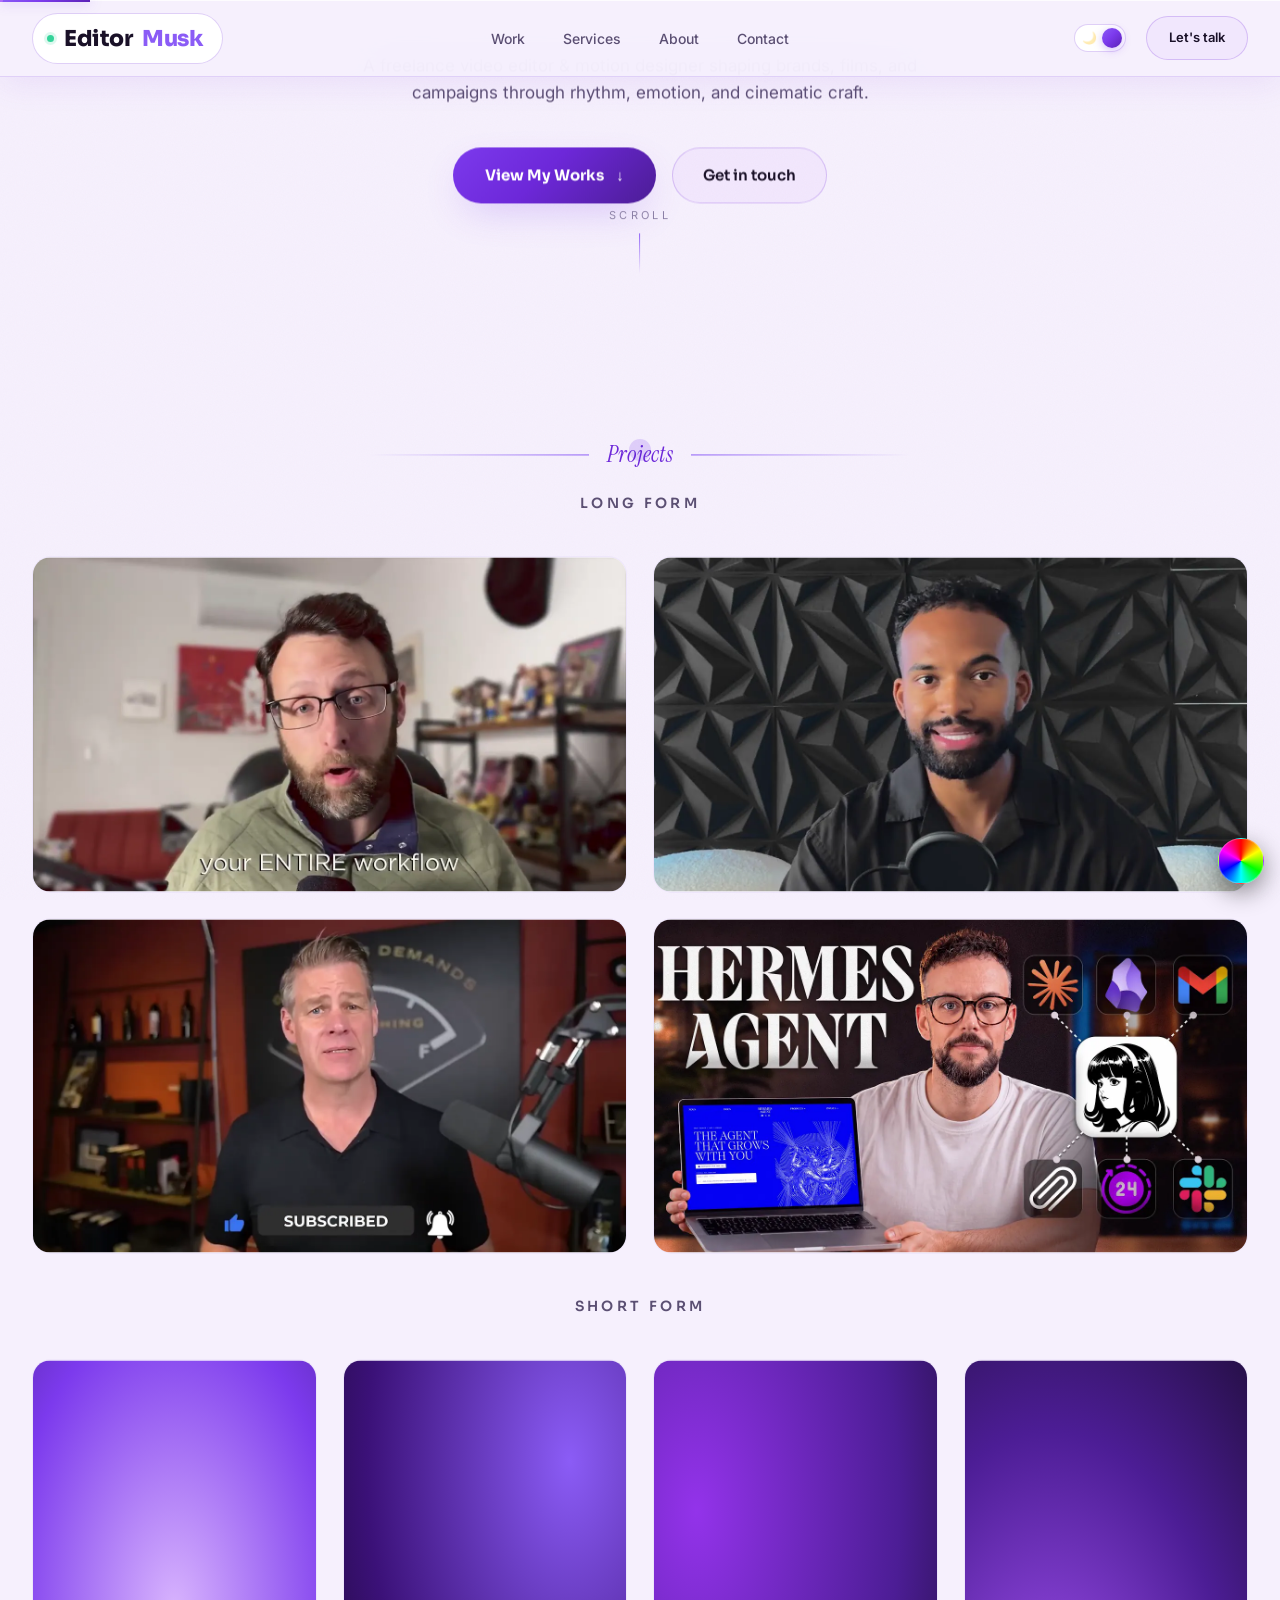
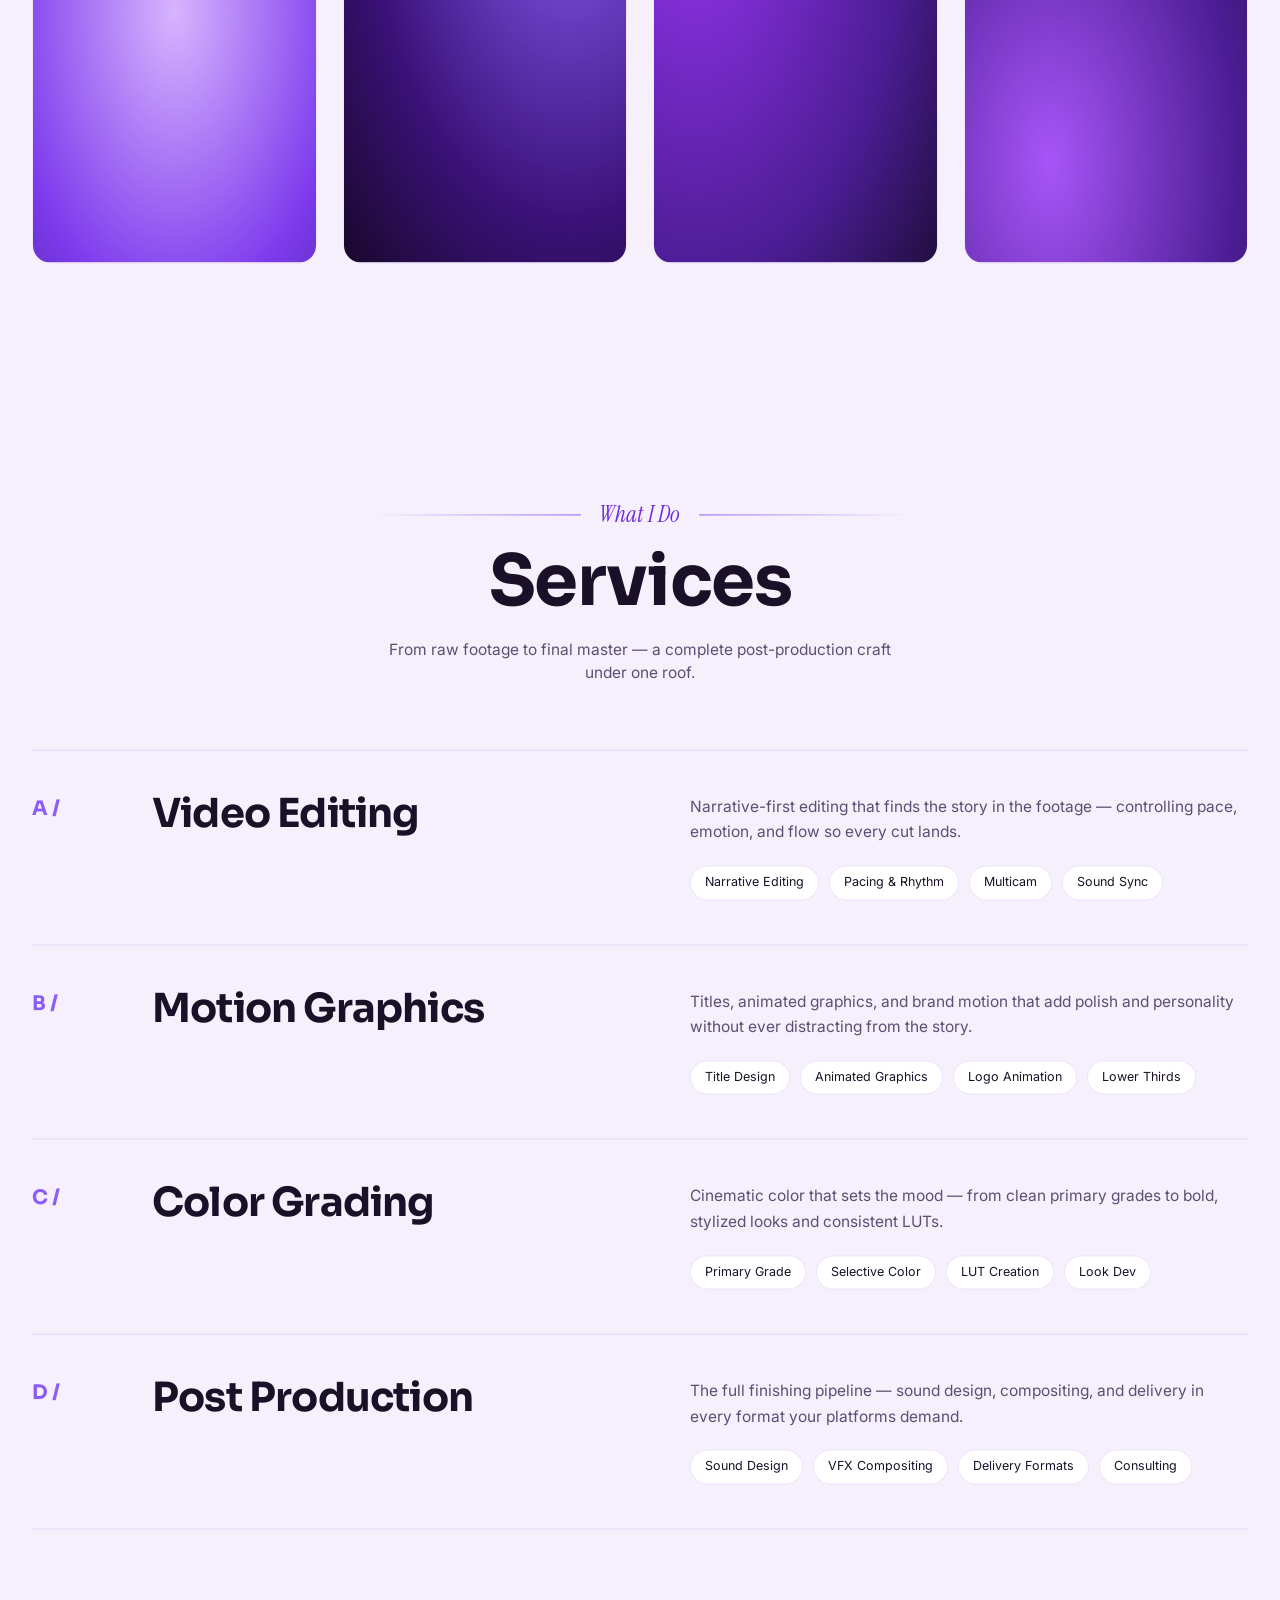
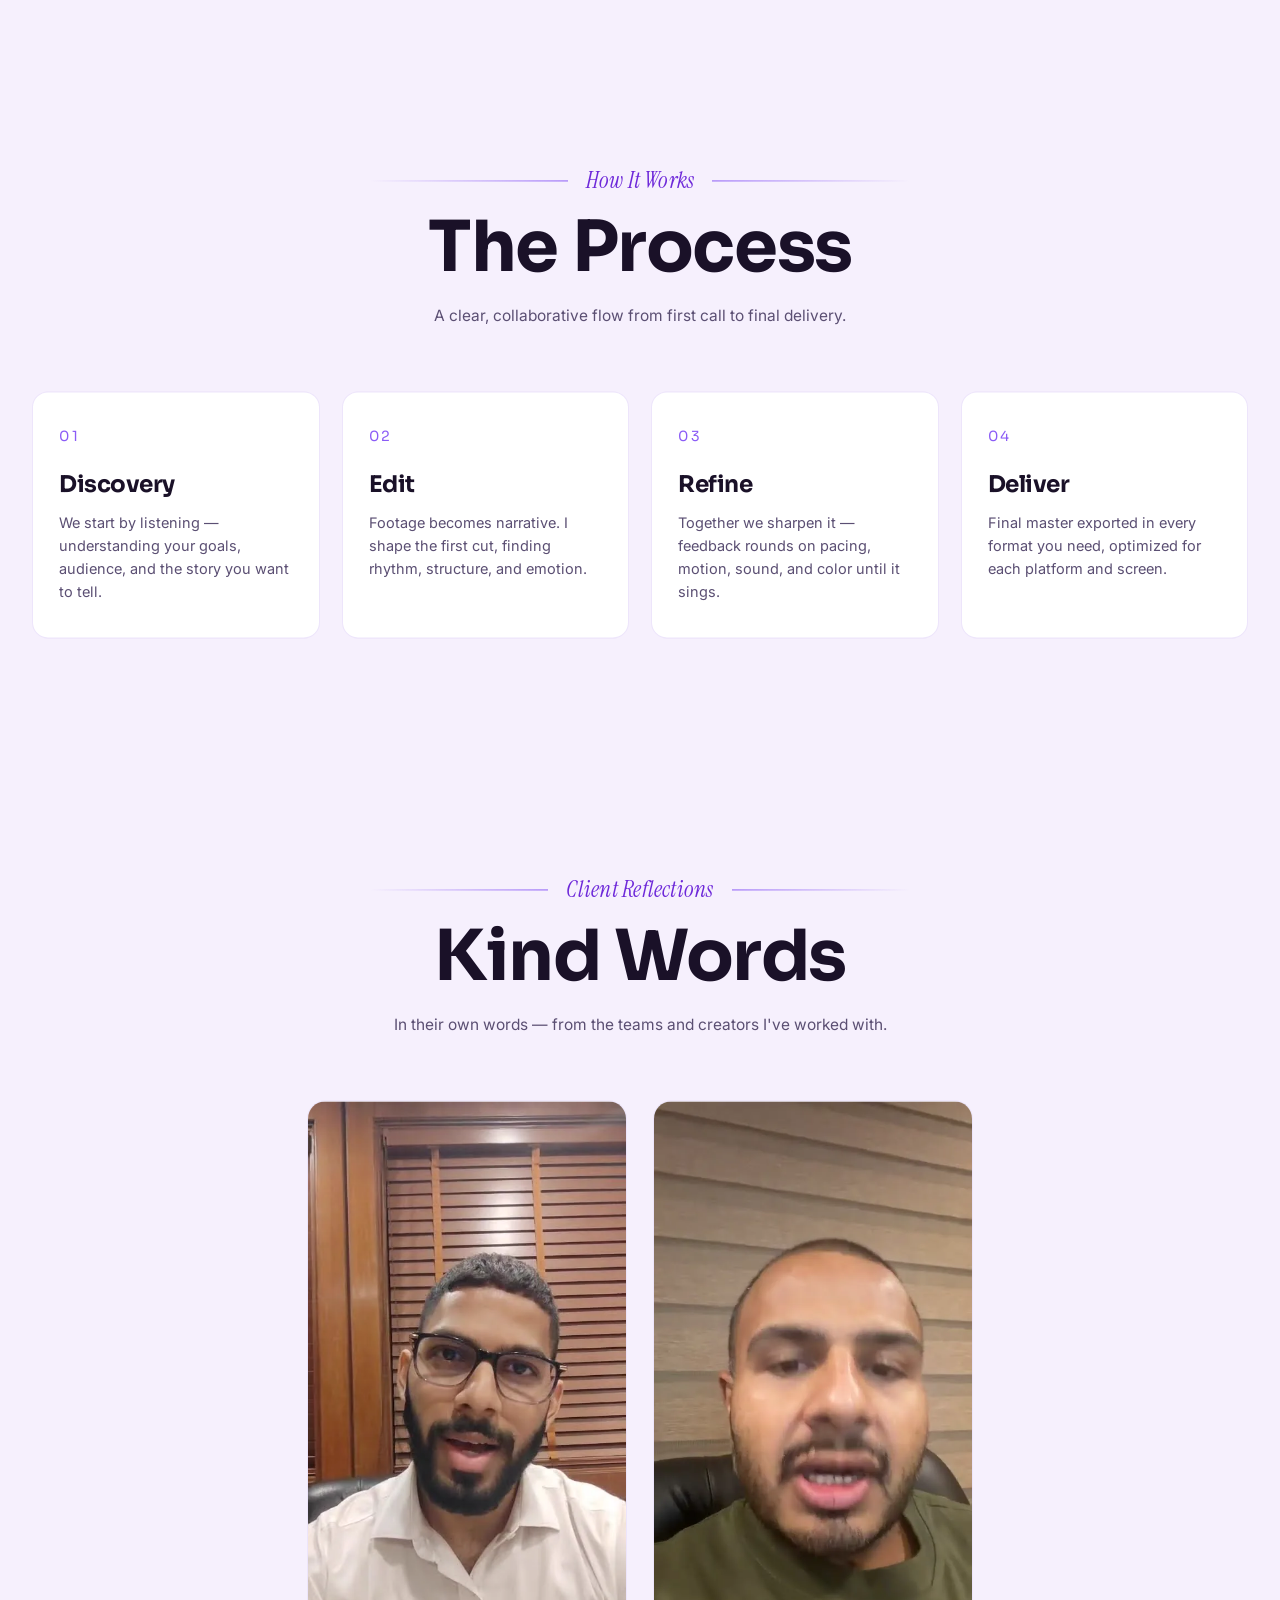
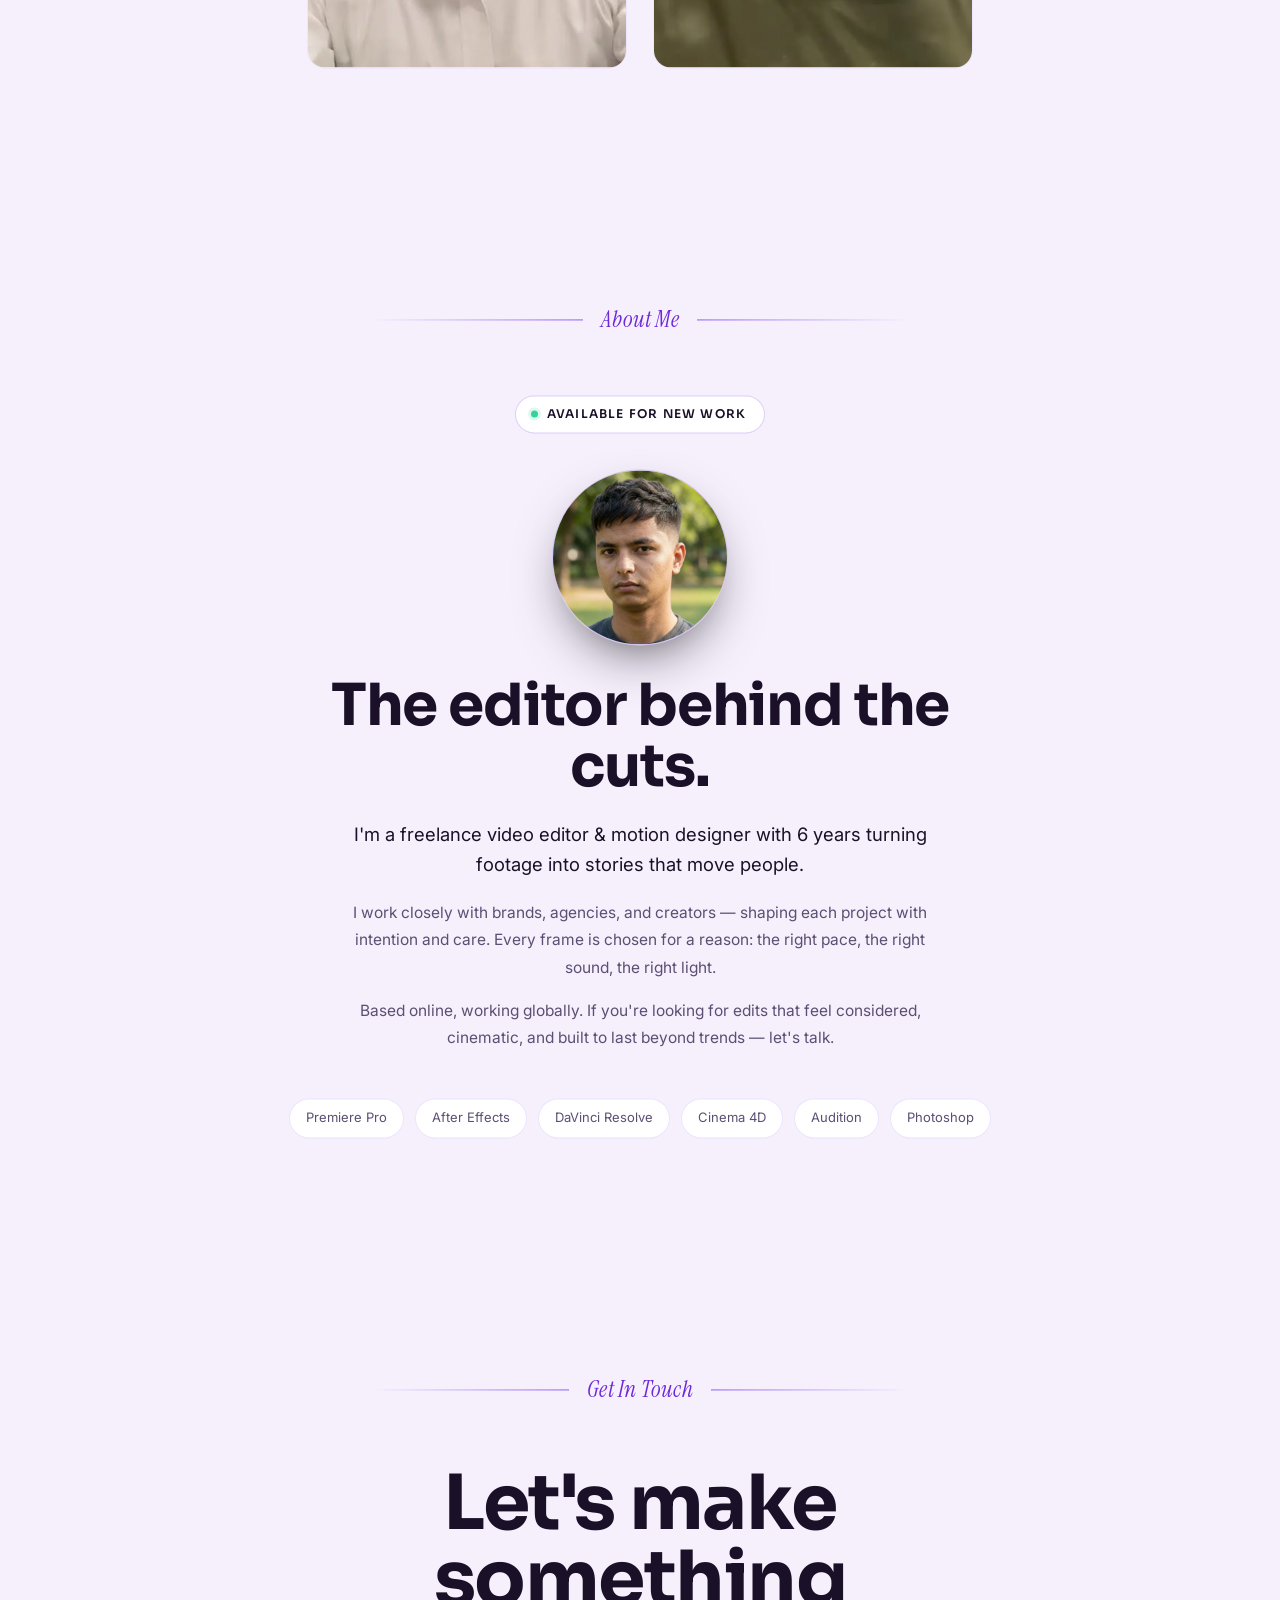
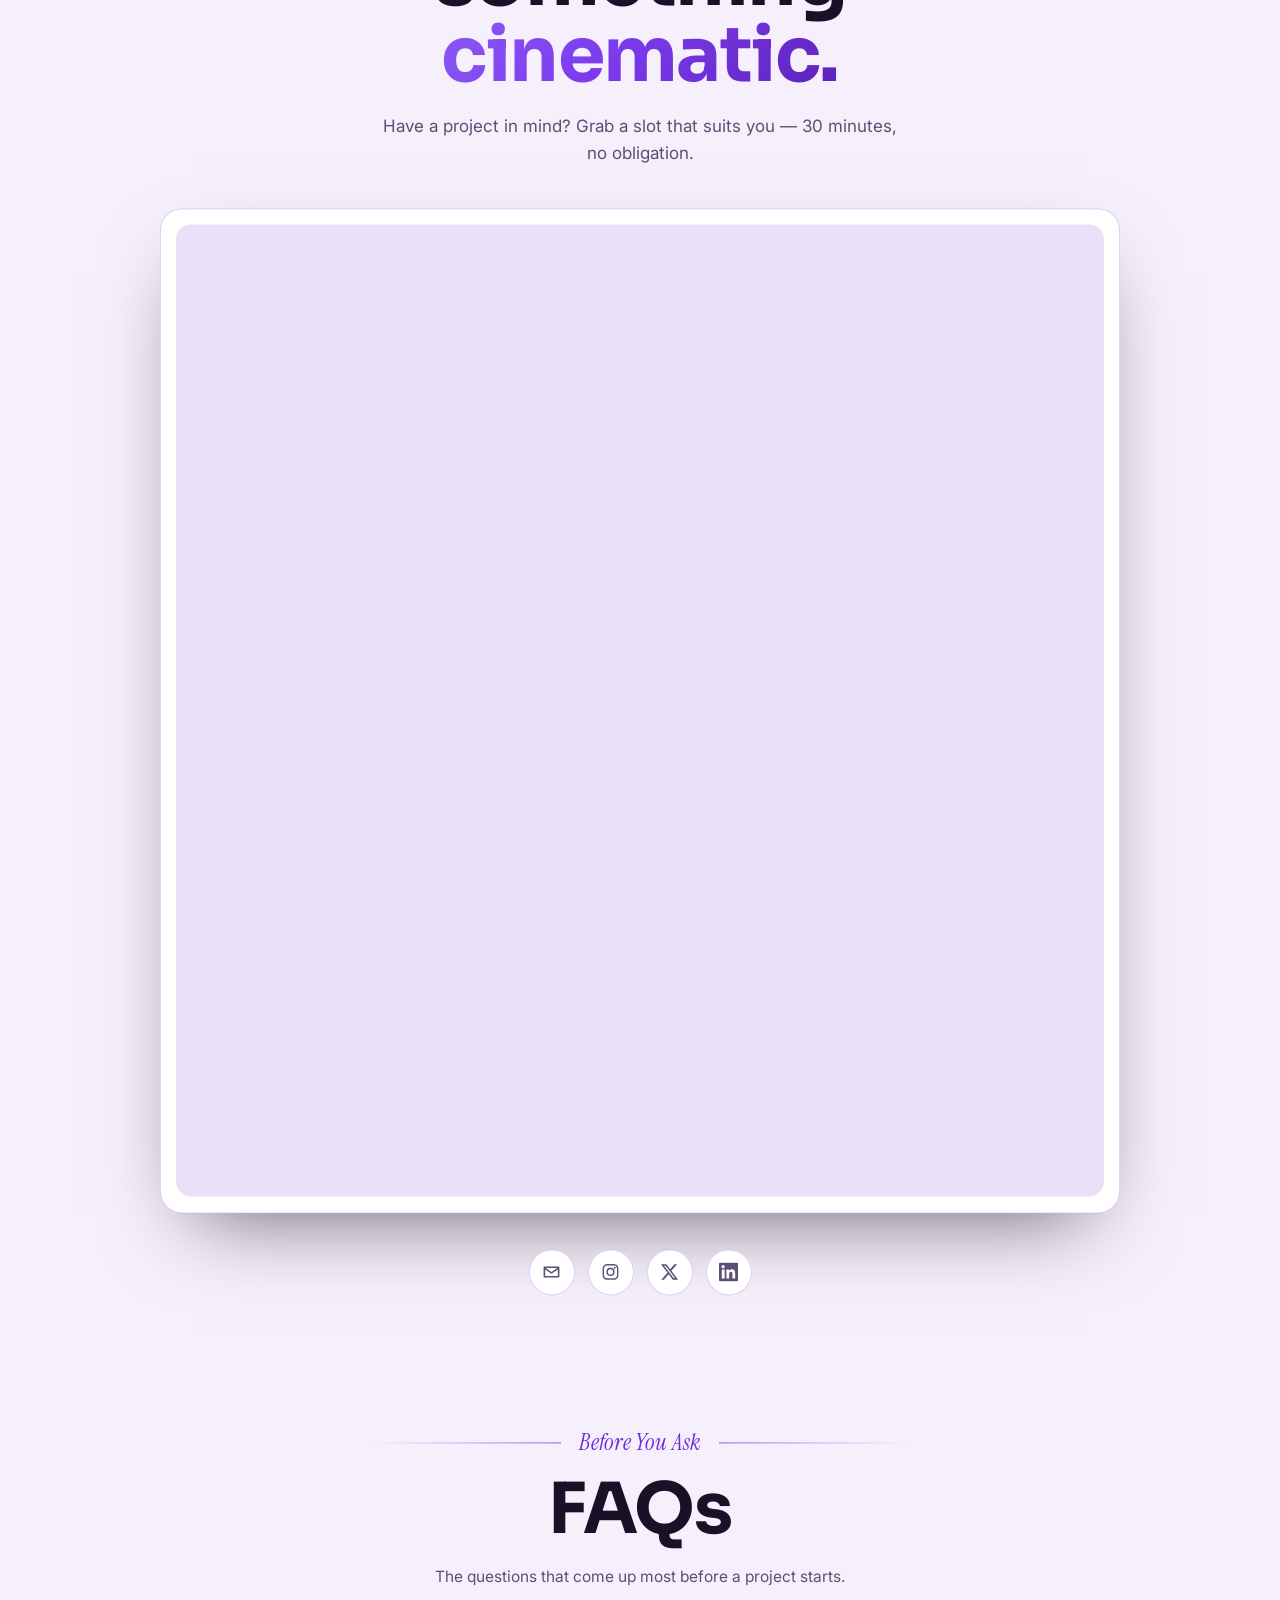
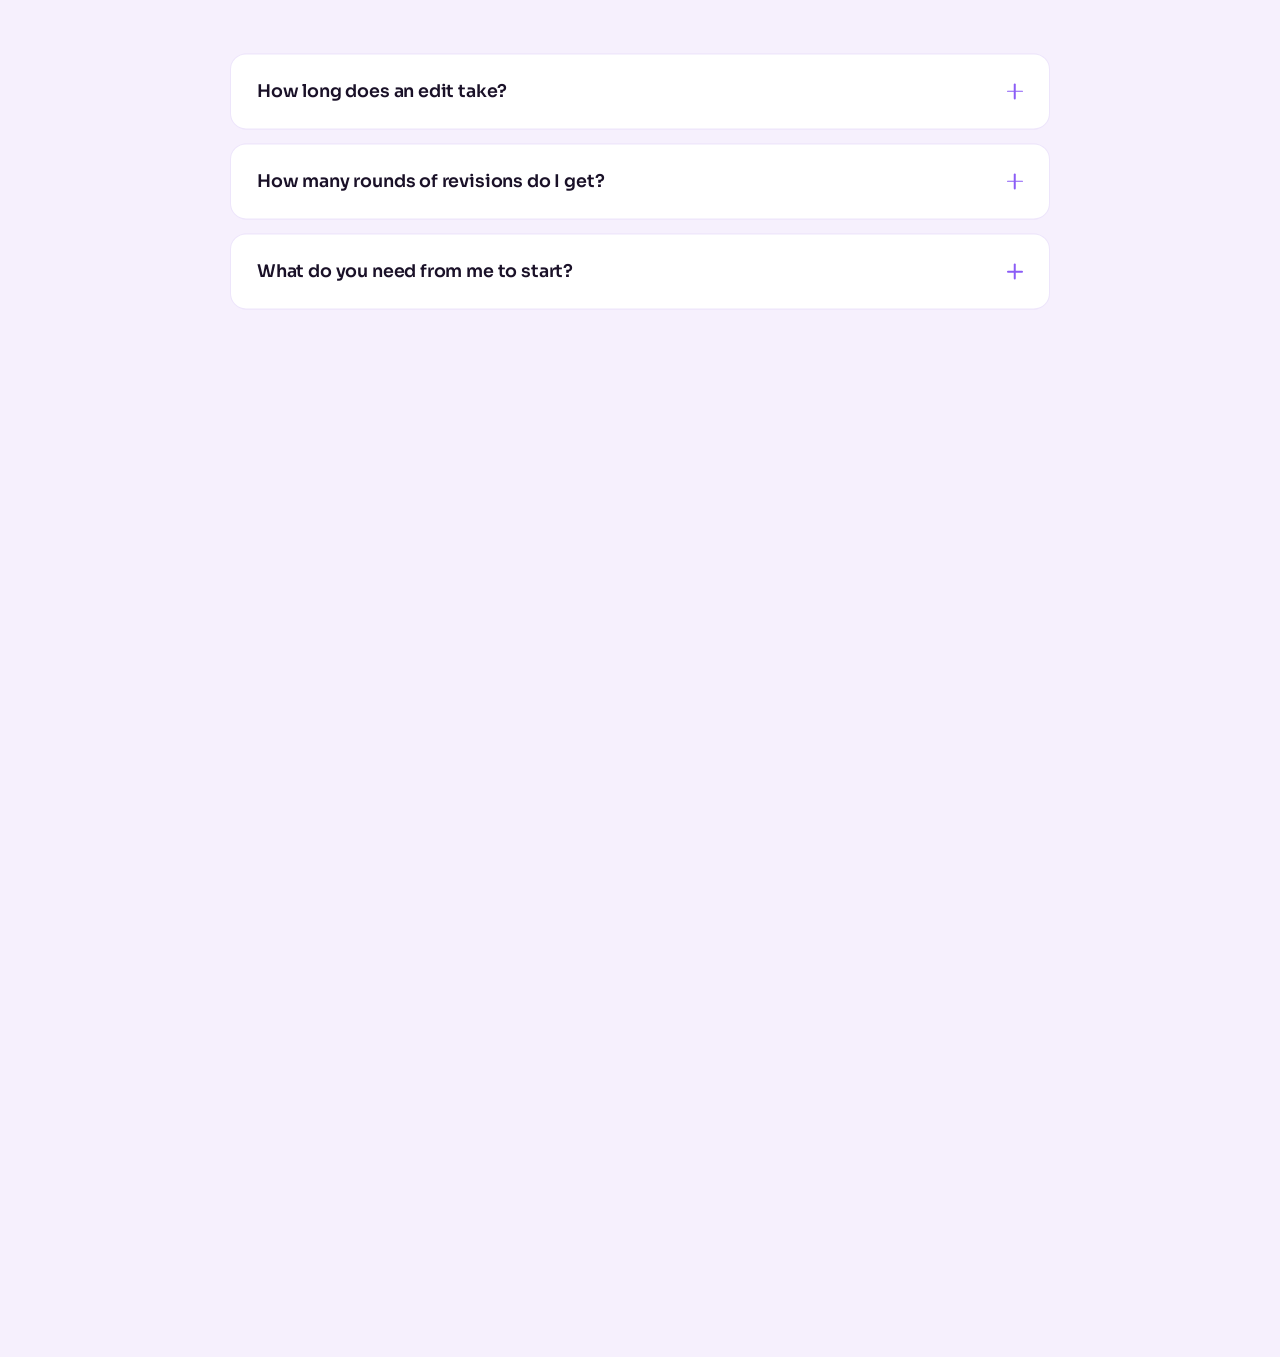
==== TESTCOPY.html @ a5f24b58 "Make the colour lab cheap enough to drag A slider drag fires about 60 input events a second and each" ====
<!doctype html>
<html lang="en">
<head>
<meta charset="utf-8" />
<meta name="viewport" content="width=device-width, initial-scale=1" />
<script>
/* Prevent flash of wrong theme — runs before CSS paints */
(function(){
  var t = localStorage.getItem('rv-theme');
  if(!t) t = 'light'; /* default light */
  if(t === 'light') document.documentElement.classList.add('light');
})();
</script>
<title>[TEST COPY] Editor Musk — Video Editor & Motion Designer</title>
<meta name="description" content="Freelance video editor and motion designer crafting cinematic stories that move." />
<link rel="preconnect" href="https://fonts.googleapis.com">
<link rel="preconnect" href="https://fonts.gstatic.com" crossorigin>
<!-- the booking widget lives on these two; warming them up front takes the
     DNS and TLS round trips off the critical path when it does load -->
<link rel="preconnect" href="https://assets.calendly.com" crossorigin>
<link rel="preconnect" href="https://calendly.com" crossorigin>
<link href="https://fonts.googleapis.com/css2?family=Instrument+Serif:ital@0;1&family=Sora:wght@400;500;600;700;800&family=Inter:wght@400;500;600&display=swap" rel="stylesheet">
  <!-- ?v= is a cache key, not a query the server reads. index.html is
       revalidated but these are not, and an old script against new markup
       silently broke the whole video viewer once already. Bump it whenever
       anything in css/ or js/ changes. -->
  <link rel="stylesheet" href="css/testcopy.css?v=2026-10-12c">
  <!-- defer: both run after the document is parsed, in this order. The
       shader self-gates on readyState and main.js needs the DOM, so neither
       needs to block parsing. The theme script above stays inline on
       purpose — it has to set the class before the first paint. -->
  <script src="js/testcopy-hero-shader.js?v=2026-10-12c" defer></script>
  <script src="js/testcopy-main.js?v=2026-10-12c" defer></script>
  <!-- test copy only: live palette editor, bottom-right -->
  <script src="js/testcopy-colorlab.js?v=2026-10-19e" defer></script>

</head>
<body>
<!-- =====================================================================
     TEST COPY of index.html. It loads css/testcopy.css and
     js/testcopy-*.js, which are copies too, so nothing done here can reach
     the live page. Assets/ is shared deliberately.
     When a change here is settled, port it back to index.html and its own
     css/js -- this file does not feed into them.
     ===================================================================== -->

<!-- animated ambient background -->
<div class="aura" aria-hidden="true">
  <span class="a1"></span><span class="a2"></span><span class="a3"></span>
</div>



<!-- cursor -->
<div class="cur-dot"></div>
<div class="cur-ring"></div>
<div class="progress"></div>

<!-- NAV -->
<header id="header">
  <div class="wrap nav">
    <a href="#top" class="brand" data-cursor>
      <i class="dot" role="img" aria-label="Available for work"></i>Editor <span>Musk</span>
    </a>
    <ul class="menu">
      <li><a href="#work">Work</a></li>
      <li><a href="#services">Services</a></li>
      <li><a href="#about">About</a></li>
      <li><a href="#contact">Contact</a></li>
    </ul>
    <div class="nav-right">
      <button class="theme-toggle" id="themeToggle" aria-label="Toggle light/dark theme" data-cursor>
        <span class="toggle-track">
          <span class="toggle-icon icon-moon">🌙</span>
          <span class="toggle-icon icon-sun">☀️</span>
        </span>
        <span class="toggle-knob"></span>
      </button>
      <a href="#contact" class="nav-cta" data-cursor>Let's talk</a>
      <button class="burger" id="burger" aria-label="Menu"><span></span><span></span><span></span></button>
    </div>
  </div>
</header>

<div id="smooth-wrap">

<!-- HERO -->
<section class="hero" id="top">
  <!-- chrome shader lives inside the hero and scrolls away with it; the mask on
       .hero-fx feathers its bottom edge into the orb background below -->
  <div class="hero-fx" aria-hidden="true">
    <canvas id="bgfx"></canvas>
    <span class="hero-core"></span>
  </div>
  <div class="wrap hero-inner">
    <span class="eyebrow">Video Editor · Motion Designer</span>
    <h1>
      <span class="line"><b><span class="mark">CRAFTING</span></b></span>
      <span class="line"><b class="grad">STORIES IN MOTION</b></span>
    </h1>
    <p class="hero-sub">A freelance video editor & motion designer shaping brands, films, and campaigns through rhythm, emotion, and cinematic craft.</p>
    <div class="hero-actions">
      <a href="#work" class="btn-primary" data-cursor>View My Works<span>↓</span></a>
      <a href="#contact" class="btn-ghost" data-cursor>Get in touch</a>
    </div>
  </div>
  <div class="scroll-hint">Scroll<div class="ln"></div></div>
</section>

<!-- WORK (FIRST — the showcase) -->
<section id="work">
  <div class="wrap">
    <!-- One 4-column grid carries both formats: long cards span two columns for
         a 2-up row, reels span one for a 4-up row, headings span all four. -->
    <div class="works">
      <div class="sec-head reveal">
        <span class="eyebrow">Projects</span>
        <span class="eyebrow-sub">Long Form</span>
      </div>
      <!-- data-yt is the whole hook: the player is built on open, never on load -->
      <div class="work reveal-x" data-cursor="Play" data-yt="4tOm5hfEzyU">
        <div class="thumb"><img class="poster" src="Assets/thumb-4tOm5hfEzyU.webp" width="1280" height="720" alt="" loading="lazy" decoding="async"><div class="play"></div></div>
        <div class="info"><div><span class="cat"></span><h3>OpenClaw usage</h3></div><span class="yr"></span></div></div>
      <div class="work reveal-x" data-cursor="Play" data-yt="nm_SRZZKyYY">
        <div class="thumb"><img class="poster" src="Assets/thumb-nm_SRZZKyYY.webp" width="1280" height="720" alt="" loading="lazy" decoding="async"><div class="play"></div></div>
        <div class="info"><div><span class="cat"></span><h3>VSL Medical</h3></div><span class="yr"></span></div></div>
      <div class="work reveal-x" data-cursor="Play" data-yt="zC_3-1u6fg8">
        <div class="thumb"><img class="poster" src="Assets/thumb-zC_3-1u6fg8.webp" width="1280" height="720" alt="" loading="lazy" decoding="async"><div class="play"></div></div>
        <div class="info"><div><span class="cat"></span><h3>Clint Coons video</h3></div><span class="yr"></span></div></div>
      <div class="work reveal-x" data-cursor="Play" data-yt="FO5RVzgbgnw">
        <div class="thumb"><img class="poster" src="Assets/thumb-FO5RVzgbgnw.webp" width="1280" height="720" alt="" loading="lazy" decoding="async"><div class="play"></div></div>
        <div class="info"><div><span class="cat"></span><h3>7 INSANE Use Cases For Hermes Agent</h3></div><span class="yr"></span></div></div>
      <div class="sec-head reveal"><span class="eyebrow-sub">Short Form</span></div>
      <div class="work short w5 reveal-x" data-cursor="Play"><div class="thumb"><div class="bg"></div><div class="play"></div></div><div class="info"><div><span class="cat">Reel</span><h3>Flow State</h3></div></div></div>
      <div class="work short w2 reveal-x" data-cursor="Play"><div class="thumb"><div class="bg"></div><div class="play"></div></div><div class="info"><div><span class="cat">Short</span><h3>Golden Hour</h3></div></div></div>
      <div class="work short w6 reveal-x" data-cursor="Play"><div class="thumb"><div class="bg"></div><div class="play"></div></div><div class="info"><div><span class="cat">TikTok</span><h3>Fast Cuts</h3></div></div></div>
      <div class="work short w3 reveal-x" data-cursor="Play"><div class="thumb"><div class="bg"></div><div class="play"></div></div><div class="info"><div><span class="cat">Promo</span><h3>The Drop</h3></div></div></div>
    </div>
  </div>
</section>

<!-- SERVICES -->
<section id="services">
  <div class="wrap">
    <div class="sec-head reveal">
      <span class="eyebrow">What I Do</span>
      <h2>Services</h2>
      <p>From raw footage to final master — a complete post-production craft under one roof.</p>
    </div>
    <div class="serv">
      <div class="serv-row reveal">
        <div class="idx">A /</div>
        <h3>Video Editing</h3>
        <div><p class="desc">Narrative-first editing that finds the story in the footage — controlling pace, emotion, and flow so every cut lands.</p><div class="tags"><span>Narrative Editing</span><span>Pacing & Rhythm</span><span>Multicam</span><span>Sound Sync</span></div></div>
      </div>
      <div class="serv-row reveal">
        <div class="idx">B /</div>
        <h3>Motion Graphics</h3>
        <div><p class="desc">Titles, animated graphics, and brand motion that add polish and personality without ever distracting from the story.</p><div class="tags"><span>Title Design</span><span>Animated Graphics</span><span>Logo Animation</span><span>Lower Thirds</span></div></div>
      </div>
      <div class="serv-row reveal">
        <div class="idx">C /</div>
        <h3>Color Grading</h3>
        <div><p class="desc">Cinematic color that sets the mood — from clean primary grades to bold, stylized looks and consistent LUTs.</p><div class="tags"><span>Primary Grade</span><span>Selective Color</span><span>LUT Creation</span><span>Look Dev</span></div></div>
      </div>
      <div class="serv-row reveal">
        <div class="idx">D /</div>
        <h3>Post Production</h3>
        <div><p class="desc">The full finishing pipeline — sound design, compositing, and delivery in every format your platforms demand.</p><div class="tags"><span>Sound Design</span><span>VFX Compositing</span><span>Delivery Formats</span><span>Consulting</span></div></div>
      </div>
    </div>
  </div>
</section>

<!-- STATS -->
<!-- PROCESS -->
<section id="process">
  <div class="wrap">
    <div class="sec-head reveal">
      <span class="eyebrow">How It Works</span>
      <h2>The Process</h2>
      <p>A clear, collaborative flow from first call to final delivery.</p>
    </div>
    <div class="proc">
      <div class="step reveal"><span class="n">01</span><h4>Discovery</h4><p>We start by listening — understanding your goals, audience, and the story you want to tell.</p></div>
      <div class="step reveal"><span class="n">02</span><h4>Edit</h4><p>Footage becomes narrative. I shape the first cut, finding rhythm, structure, and emotion.</p></div>
      <div class="step reveal"><span class="n">03</span><h4>Refine</h4><p>Together we sharpen it — feedback rounds on pacing, motion, sound, and color until it sings.</p></div>
      <div class="step reveal"><span class="n">04</span><h4>Deliver</h4><p>Final master exported in every format you need, optimized for each platform and screen.</p></div>
    </div>
  </div>
</section>

<!-- TESTIMONIALS -->
<section>
  <div class="wrap">
    <div class="sec-head reveal">
      <span class="eyebrow">Client Reflections</span>
      <h2>Kind Words</h2>
      <p>In their own words — from the teams and creators I've worked with.</p>
    </div>
    <div class="vouch">
      <div class="work short reveal-x" data-cursor="Play"
           data-yt="OfVwZl7HtZ0" data-kind="Client Testimonial">
        <div class="thumb"><img class="poster" src="Assets/thumb-OfVwZl7HtZ0.webp" width="478" height="850" alt="" loading="lazy" decoding="async"><div class="play"></div></div>
        <div class="info"><div><span class="cat"></span><h3>Craig Pereira</h3></div></div></div>
      <div class="work short reveal-x" data-cursor="Play"
           data-yt="5rStEyuUvQw" data-kind="Client Testimonial">
        <div class="thumb"><img class="poster" src="Assets/thumb-5rStEyuUvQw.webp" width="576" height="1024" alt="" loading="lazy" decoding="async"><div class="play"></div></div>
        <div class="info"><div><span class="cat"></span><h3>Aditya Earnest John</h3></div></div></div>
    </div>
  </div>
</section>

<!-- ABOUT (near the end — Portavia style) -->
<section id="about" class="about">
  <div class="wrap">
    <div class="sec-head reveal"><span class="eyebrow">About Me</span></div>
    <div class="about-col">
      <!-- status kicker. Edit or delete this line — it is a claim about your
           availability, not something the page can know. -->
      <span class="pill reveal"><i></i>Available for new work</span>
      <div class="about-photo reveal">
        <img src="Assets/profile.webp" width="1000" height="1000"
             alt="Editor Musk — video editor and motion designer"
             loading="lazy" decoding="async">
      </div>
      <h2 class="reveal">The editor behind the cuts.</h2>
      <p class="lead reveal">I'm a freelance video editor &amp; motion designer with 6 years turning footage into stories that move people.</p>
      <p class="reveal">I work closely with brands, agencies, and creators — shaping each project with intention and care. Every frame is chosen for a reason: the right pace, the right sound, the right light.</p>
      <p class="reveal">Based online, working globally. If you're looking for edits that feel considered, cinematic, and built to last beyond trends — let's talk.</p>
      <div class="tools reveal">
        <span>Premiere Pro</span><span>After Effects</span><span>DaVinci Resolve</span><span>Cinema 4D</span><span>Audition</span><span>Photoshop</span>
      </div>
    </div>
  </div>
</section>

<!-- CONTACT (the very end) -->
<section id="contact" class="contact">
  <div class="wrap">
    <div class="sec-head reveal"><span class="eyebrow">Get In Touch</span></div>
    <div class="contact-col">
      <h2 class="reveal">Let's make something <span class="grad-ink">cinematic.</span></h2>
      <p class="lead reveal">Have a project in mind? Grab a slot that suits you — 30 minutes, no obligation.</p>

      <div class="cal-frame reveal">
        <!-- Filled in by js/main.js once this scrolls into view. The widget
             script is third-party and ~100KB, so it is not fetched on load. -->
        <div id="calendly" class="cal-embed" data-resize="true"
             data-cal="https://calendly.com/rahulvisualzz/30min"></div>
        <noscript>
          <a class="cal-fallback" href="https://calendly.com/rahulvisualzz/30min"
             target="_blank" rel="noopener">Book a 30-minute call →</a>
        </noscript>
      </div>

      <!-- TODO: real profile URLs. Only the email is live. -->
      <div class="socials reveal">
        <a href="mailto:rahulvisualzz@gmail.com" aria-label="Email" data-cursor><svg viewBox="0 0 24 24" aria-hidden="true" focusable="false"><path d="M3 5h18a1 1 0 0 1 1 1v12a1 1 0 0 1-1 1H3a1 1 0 0 1-1-1V6a1 1 0 0 1 1-1zm1.6 2L12 12l7.4-5H4.6zM20 8.9l-7.45 5a1 1 0 0 1-1.1 0L4 8.9V17h16V8.9z"/></svg></a>
        <a href="https://www.instagram.com/rahul.visualzz/" aria-label="Instagram" target="_blank" rel="noopener" data-cursor><svg viewBox="0 0 24 24" aria-hidden="true" focusable="false"><path d="M12 2c2.72 0 3.06.01 4.12.06 1.07.05 1.8.22 2.43.47.66.25 1.22.6 1.77 1.15.55.55.9 1.11 1.15 1.77.25.64.42 1.36.47 2.43.05 1.07.06 1.4.06 4.12s-.01 3.06-.06 4.12c-.05 1.07-.22 1.8-.47 2.43-.25.66-.6 1.22-1.15 1.77-.55.55-1.11.9-1.77 1.15-.64.25-1.36.42-2.43.47-1.07.05-1.4.06-4.12.06s-3.06-.01-4.12-.06c-1.07-.05-1.8-.22-2.43-.47-.66-.25-1.22-.6-1.77-1.15-.55-.55-.9-1.11-1.15-1.77-.25-.64-.42-1.36-.47-2.43C2.01 15.06 2 14.72 2 12s.01-3.06.06-4.12c.05-1.07.22-1.8.47-2.43.25-.66.6-1.22 1.15-1.77.55-.55 1.11-.9 1.77-1.15.64-.25 1.36-.42 2.43-.47C8.94 2.01 9.28 2 12 2zm0 1.8c-2.67 0-2.99.01-4.04.06-.98.04-1.5.2-1.86.34-.47.18-.8.4-1.15.75-.35.35-.57.68-.75 1.15-.14.36-.3.88-.34 1.86-.05 1.05-.06 1.37-.06 4.04s.01 2.99.06 4.04c.04.98.2 1.5.34 1.86.18.47.4.8.75 1.15.35.35.68.57 1.15.75.36.14.88.3 1.86.34 1.05.05 1.37.06 4.04.06s2.99-.01 4.04-.06c.98-.04 1.5-.2 1.86-.34.47-.18.8-.4 1.15-.75.35-.35.57-.68.75-1.15.14-.36.3-.88.34-1.86.05-1.05.06-1.37.06-4.04s-.01-2.99-.06-4.04c-.04-.98-.2-1.5-.34-1.86a3.1 3.1 0 0 0-.75-1.15 3.1 3.1 0 0 0-1.15-.75c-.36-.14-.88-.3-1.86-.34-1.05-.05-1.37-.06-4.04-.06zm0 3.07a5.13 5.13 0 1 1 0 10.26 5.13 5.13 0 0 1 0-10.26zm0 1.8a3.33 3.33 0 1 0 0 6.66 3.33 3.33 0 0 0 0-6.66zm5.34-3.2a1.2 1.2 0 1 1 0 2.4 1.2 1.2 0 0 1 0-2.4z"/></svg></a>
        <a href="https://x.com/rahulvisualzz" aria-label="X" target="_blank" rel="noopener" data-cursor><svg viewBox="0 0 24 24" aria-hidden="true" focusable="false"><path d="M18.244 2.25h3.308l-7.227 8.26 8.502 11.24H16.17l-5.214-6.817L4.99 21.75H1.68l7.73-8.835L1.254 2.25H8.08l4.713 6.231zm-1.161 17.52h1.833L7.084 4.126H5.117z"/></svg></a>
        <a href="https://www.linkedin.com/in/rahulvisualzz" aria-label="LinkedIn" target="_blank" rel="noopener" data-cursor><svg viewBox="0 0 24 24" aria-hidden="true" focusable="false"><path d="M20.45 20.45h-3.56v-5.57c0-1.33-.02-3.04-1.85-3.04-1.86 0-2.14 1.45-2.14 2.94v5.67H9.35V9h3.41v1.56h.05c.47-.9 1.63-1.85 3.37-1.85 3.6 0 4.27 2.37 4.27 5.46v6.28zM5.34 7.43a2.07 2.07 0 1 1 0-4.13 2.07 2.07 0 0 1 0 4.13zM7.12 20.45H3.55V9h3.57v11.45zM22.22 0H1.77C.79 0 0 .77 0 1.73v20.54C0 23.23.79 24 1.77 24h20.45c.98 0 1.78-.77 1.78-1.73V1.73C24 .77 23.2 0 22.22 0z"/></svg></a>
      </div>
    </div>
  </div>
</section>

<!-- FAQ (last section on the page)
     NOTE: these answers are drafts written to be plausible, not statements of
     fact I can verify — turnaround, revision count, what is included and how
     pricing works are all yours to confirm. Read every one before this ships. -->
<section id="faq" class="faq">
  <div class="wrap">
    <div class="sec-head reveal">
      <span class="eyebrow">Before You Ask</span>
      <h2>FAQs</h2>
      <p>The questions that come up most before a project starts.</p>
    </div>
    <div class="faq-list">
      <details class="faq-q reveal" name="faq">
        <summary data-cursor>How long does an edit take?<i aria-hidden="true"></i></summary>
        <div class="faq-a"><p>A long-form edit is usually with you inside a week of me having the footage; short-form moves faster than that. The real answer depends on runtime, how much footage there is and how much motion design you want — so you get a firm delivery date from me before any money changes hands, not a vague promise.</p></div>
      </details>
      <details class="faq-q reveal" name="faq">
        <summary data-cursor>How many rounds of revisions do I get?<i aria-hidden="true"></i></summary>
        <div class="faq-a"><p>Two rounds are built into every project, and I would rather you actually used them. Most edits are signed off well inside that. If the brief itself changes direction after the second round, we talk about scope openly — I will not quietly run up a bill.</p></div>
      </details>
      <details class="faq-q reveal" name="faq">
        <summary data-cursor>What do you need from me to start?<i aria-hidden="true"></i></summary>
        <div class="faq-a"><p>The raw footage, any brand assets you have — logo, fonts, colours — and one or two sentences on what the video is for and who is watching it. Send files however suits you: Drive, Dropbox, Frame.io, a posted drive. One reference video you like tells me more than a long written brief.</p></div>
      </details>
      <details class="faq-q reveal" name="faq">
        <summary data-cursor>What does a project cost?<i aria-hidden="true"></i></summary>
        <div class="faq-a"><p>Projects are quoted as a fixed price, never by the hour, so you know the number before I start. It follows scope: runtime, how much footage, how much motion design, how many cut-downs you need. Book a call and you will have a figure the same day.</p></div>
      </details>
      <details class="faq-q reveal" name="faq">
        <summary data-cursor>Do you do short-form as well as long-form?<i aria-hidden="true"></i></summary>
        <div class="faq-a"><p>Both, and they feed each other. YouTube long-form, podcast cut-downs, Reels, Shorts, TikTok. Plenty of clients arrive for one and leave with the other — if you want vertical cut-downs pulled from a long edit, say so up front and I will build the edit to allow for it.</p></div>
      </details>
      <details class="faq-q reveal" name="faq">
        <summary data-cursor>Is sound and colour included, or extra?<i aria-hidden="true"></i></summary>
        <div class="faq-a"><p>Included. Sound design, the mix and a colour pass are part of the edit, not upsells — an edit that is cut well and sounds thin has not been finished. Subtitles, thumbnails and alternate aspect ratios I will gladly do, just flag them in the brief so they are in the quote.</p></div>
      </details>
    </div>
    <p class="faq-foot reveal">Still unsure about something? <a href="#contact">Book a 30-minute call</a> and ask me directly.</p>
  </div>
</section>

</div><!-- /#smooth-wrap -->

<!-- Video viewer. Deliberately OUTSIDE #smooth-wrap: that wrapper is fixed and
     transformed, which makes it the containing block for anything position:fixed
     inside it — a lightbox in there would scroll with the page. -->
<div class="lb" id="lb" aria-hidden="true">
  <div class="lb-veil"></div>
  <div class="lb-stage"><div class="lb-box"></div></div>
  <div class="lb-label"></div>
  <div class="rail">
    <button type="button" class="vbtn vclose" aria-label="Close viewer">&#10005;</button>
    <button type="button" class="vbtn vprev" aria-label="Previous video">&#9650;</button>
    <button type="button" class="vbtn vnext" aria-label="Next video">&#9660;</button>
  </div>
</div>


</body>
</html>
---- css/testcopy.css ----
/* Editor Musk — all styles
   Extracted from index.html. Nothing here is minified or bundled — the site
   has no build step, so these files are served exactly as written. */

/* ============ THEME / TOKENS ============ */
:root{
  /* The purple the whole theme is built on, dark end. Light is the same hue
     lifted; the two are one palette, not two. */
  --bg:#0e0824;
  --bg-2:#140d31;
  --surface:#1c1443;
  --surface-2:#251b54;
  --line:rgba(168,133,247,.14);
  --line-strong:rgba(168,133,247,.28);
  --violet:#8b5cf6;
  --violet-bright:#a855f7;
  --glow:#d8b4fe;          /* lightened so it clears 4.5:1 over the brighter gradient */
  --deep:#6d28d9;
  --text:#f4f1fb;
  --muted:#c2b9da;         /* 4.67:1 over the gradient's bright regions */
  --muted-2:#6b6291;
  /* End stop lifted from #6d28d9: on the new, less-black background it
     measured 2.74:1, under the 3:1 large-text floor. #7e3bf0 is 3.50:1 on
     the page and 3.64:1 on the hero. */
  --grad:linear-gradient(135deg,#c084fc 0%,#8b5cf6 45%,#7e3bf0 100%);
  /* buttons run darker than --grad so the white stroke and glow read clearly.
     Every channel is 70% of the previous values — i.e. 30% darker. */
  --grad-btn:linear-gradient(135deg,#5729a6 0%,#4c1c98 45%,#351468 100%);
  /* buttons rest dark and brighten back to --grad on hover */
  --maxw:1280px;
  /* light theme overrides */
  --header-bg:rgba(24,16,45,.38);
  --header-bg-scrolled:rgba(24,16,45,.72);
  --header-border:rgba(168,133,247,.12);
  --header-border-scrolled:rgba(168,133,247,.24);
  --header-inset:rgba(255,255,255,.05);
  --header-inset-scrolled:rgba(255,255,255,.07);
  --header-shadow-scrolled:0 8px 32px rgba(6,4,12,.45);
  --grain-opacity:.085;
  /* marker highlight: a light violet block with dark ink on it */
  --mk-bg:#d8b4fe; --mk-ink:#1c1443; --mk-edge:#a855f7;
  --aura-scrim:rgba(14,8,36,.14);
  /* the hero shader's three colours — js/hero-shader.js reads these, so the
     shader is themed here with everything else rather than in the GLSL */
  --fx-base:#0a0518;
  --fx-mid:#26145e;
  --fx-high:#503a86;
  --selection-bg:var(--violet-bright);
  --selection-color:#fff;
  --lb-veil:rgba(4,2,10,.9);
}
/* ============ LIGHT THEME ============ */
html.light{
  --bg:#f6f0fd;
  --bg-2:#eae0f8;
  --surface:#ffffff;
  --surface-2:#f1e8fb;
  --line:rgba(109,40,217,.12);
  --line-strong:rgba(109,40,217,.22);
  --violet:#7c3aed;
  --violet-bright:#8b5cf6;
  --glow:#6d28d9;
  --deep:#4c1d95;
  --text:#1a1128;
  --muted:#5b4f73;
  --muted-2:#8b7fa6;
  /* First stop darkened from #a78bfa. With the shader behind it the headline
     sat on near-black; on the light hero that stop measured 2.15:1, under the
     3:1 large-text floor. #8b5cf6 is 3.35:1 there and still clearly the light
     end of the sweep. */
  --grad:linear-gradient(135deg,#8b5cf6 0%,#7c3aed 45%,#5b21b6 100%);
  --grad-btn:linear-gradient(135deg,#7c3aed 0%,#6d28d9 45%,#4c1d95 100%);
  --header-bg:rgba(246,240,253,.72);
  --header-bg-scrolled:rgba(246,240,253,.92);
  --header-border:rgba(109,40,217,.08);
  --header-border-scrolled:rgba(109,40,217,.16);
  --header-inset:rgba(255,255,255,.6);
  --header-inset-scrolled:rgba(255,255,255,.8);
  --header-shadow-scrolled:0 8px 32px rgba(109,40,217,.08);
  --grain-opacity:.03;
  --mk-bg:#cdb2fa; --mk-ink:#1a1033; --mk-edge:#6d28d9;
  --aura-scrim:rgba(246,240,253,.5);
  --selection-bg:#7c3aed;
  --selection-color:#fff;
  --lb-veil:rgba(246,240,253,.92);
}
*{margin:0;padding:0;box-sizing:border-box}
html{scroll-behavior:smooth}
/* smooth momentum scroll (JS adds .smooth on capable devices) */
html.smooth{scroll-behavior:auto}
html.smooth #smooth-wrap{position:fixed;top:0;left:0;width:100%;will-change:transform}
@media(prefers-reduced-motion:reduce){
  html{scroll-behavior:auto}
  *{animation-duration:.01ms!important;animation-iteration-count:1!important;transition-duration:.01ms!important}
  .aura span{animation:none!important}
}
body{
  background:var(--bg);
  color:var(--text);
  font-family:'Inter',system-ui,sans-serif;
  line-height:1.5;
  overflow-x:hidden;
  -webkit-font-smoothing:antialiased;
}
h1,h2,h3,h4{font-family:'Sora',sans-serif;font-weight:700;line-height:1.02;letter-spacing:-.02em}
a{color:inherit;text-decoration:none}
img{max-width:100%;display:block}
::selection{background:var(--selection-bg);color:var(--selection-color)}

/* ---- liquid metallic background --------------------------------------------
   Built in layers: a slowly rotating conic gradient makes the vortex, heavy blur
   melts the colour bands into each other, drifting orbs break up the symmetry so
   it reads as liquid rather than a spinning wheel, and a dark core keeps the
   centre readable. Only transforms animate, so it stays GPU-cheap.           */
.aura{position:fixed;inset:0;z-index:-2;pointer-events:none;overflow:hidden;background:var(--bg);transition:background .5s ease}
.aura span{position:absolute;display:block;will-change:transform}
/* WebGL chrome field. CSS gradients can't produce this — it needs per-pixel
   domain warping, then sin() folding to slam white crests against black troughs.
   Falls back to the CSS orbs below if WebGL is unavailable. */
/* ---- hero chrome field (WebGL) --------------------------------------------
   Scoped to the hero element rather than cross-faded on scroll. The mask on the
   wrapper feathers the bottom edge so it dissolves into the orb background
   instead of ending on a hard line. Multi-stop, because a plain two-stop linear
   mask leaves a visible ramp edge. */
.hero{isolation:isolate}                 /* keeps the layers inside the hero */
/* Opaque backdrop matching the shader's darkest ramp stop. Without it, the
   canvas fading in from opacity 0 lets the .aura orbs show through — and those
   are 80vw circles, so their edges read as big soft rings during the entrance. */
.hero-fx{position:absolute;inset:0;z-index:0;overflow:hidden;pointer-events:none;
  background:#080316;
  /* Smootherstep ramp, not a flat-then-drop. The old mask held #000 to 52%
     then fell away linearly; that corner is a slope discontinuity, and on a
     field this dark and smooth the eye reads it as a horizontal line (a Mach
     band). Starting the fade with zero slope removes it. */
  -webkit-mask-image:linear-gradient(to bottom,
    #000 0%, #000 48%, rgba(0,0,0,.991) 53.2%,
    rgba(0,0,0,.942) 58.4%, rgba(0,0,0,.837) 63.6%, rgba(0,0,0,.683) 68.8%,
    rgba(0,0,0,.5) 74%, rgba(0,0,0,.317) 79.2%, rgba(0,0,0,.163) 84.4%,
    rgba(0,0,0,.058) 89.6%, rgba(0,0,0,.009) 94.8%, transparent 100%);
  mask-image:linear-gradient(to bottom,
    #000 0%, #000 48%, rgba(0,0,0,.991) 53.2%,
    rgba(0,0,0,.942) 58.4%, rgba(0,0,0,.837) 63.6%, rgba(0,0,0,.683) 68.8%,
    rgba(0,0,0,.5) 74%, rgba(0,0,0,.317) 79.2%, rgba(0,0,0,.163) 84.4%,
    rgba(0,0,0,.058) 89.6%, rgba(0,0,0,.009) 94.8%, transparent 100%)}
/* lift the copy above the canvas WITHOUT changing how it's positioned —
   .scroll-hint is absolute, and forcing it to relative drops it into flow */
.hero-inner{position:relative;z-index:1}
.hero .scroll-hint{z-index:1}
#bgfx{position:absolute;inset:0;width:100%;height:100%;display:block;
  opacity:0;transition:opacity 1.1s ease}
#bgfx.on{opacity:1}
/* Light core only. A heavy core was flattening the whole shader — text is
   protected locally with text-shadow instead, which darkens only behind the
   glyphs rather than dimming the entire background. */
.hero-core{position:absolute;inset:0;pointer-events:none;
  background:
    /* ONE ellipse, not two. The old core stacked a 46%x42% pool on a 72%x58%
       one; each had its own falloff edge, and against this shader — far darker
       and far smoother than the silk it replaced — those edges read as dark
       ovals instead of vanishing into the texture.
       Stops follow a smootherstep falloff, so alpha AND its slope both reach
       zero at the rim: there is no boundary left to perceive. Peak is .70 not
       .92 — white copy measures 5.99:1 on the brightest pixel of the new field
       with no core at all, so this only has to take the odd highlight off. */
    radial-gradient(92% 80% at 50% 46%,
      rgba(9,5,20,.7) 0%, rgba(9,5,20,.694) 10%, rgba(9,5,20,.6595) 20%,
      rgba(9,5,20,.5858) 30%, rgba(9,5,20,.4778) 40%, rgba(9,5,20,.35) 50%,
      rgba(9,5,20,.2222) 60%, rgba(9,5,20,.1142) 70%, rgba(9,5,20,.0405) 80%,
      rgba(9,5,20,.006) 90%, rgba(9,5,20,0) 100%),
    linear-gradient(180deg, rgba(14,8,36,.40), transparent 22%, transparent 86%, rgba(14,8,36,.34))}
@media(max-width:900px){
  .hero-core{background:
    radial-gradient(118% 76% at 50% 46%,
      rgba(9,5,20,.72) 0%, rgba(9,5,20,.7138) 10%, rgba(9,5,20,.6783) 20%,
      rgba(9,5,20,.6026) 30%, rgba(9,5,20,.4914) 40%, rgba(9,5,20,.36) 50%,
      rgba(9,5,20,.2286) 60%, rgba(9,5,20,.1174) 70%, rgba(9,5,20,.0417) 80%,
      rgba(9,5,20,.0062) 90%, rgba(9,5,20,0) 100%),
    linear-gradient(180deg, rgba(14,8,36,.40), transparent 24%, transparent 84%, rgba(14,8,36,.36))}
}
/* Tight shadows only. Wide halos (30–60px) read as soft dark ovals against the
   silk — that was the ring artifact, not a rendering bug. */
.hero-inner h1 b:not(.grad){text-shadow:0 2px 8px rgba(9,5,20,.75)}
/* NOTE: no filter on .grad. It's the same <b> that carries the heroIn entrance
   animation, which animates `filter` — one property, so a drop-shadow here
   fights the blur and leaves a halo ring during the entrance. The dark core
   behind the copy covers this line instead. */
/* local protection for the smaller copy */
.hero-inner .eyebrow,.hero-inner .hero-sub,.hero .scroll-hint{
  text-shadow:0 1px 2px rgba(9,5,20,.95), 0 2px 7px rgba(9,5,20,.8)}

/* the calm drifting-orb background: everything below the hero, and the fallback
   if WebGL is unavailable */
.aura .a1,.aura .a2,.aura .a3{border-radius:50%}
.aura .a1{width:80vw;height:80vw;top:-30vw;right:-16vw;
  background:radial-gradient(circle,rgba(124,58,237,.28) 0%,rgba(124,58,237,.2268) 6.4%,rgba(124,58,237,.1792) 12.8%,rgba(124,58,237,.1372) 19.2%,rgba(124,58,237,.1008) 25.6%,rgba(124,58,237,.07) 32%,rgba(124,58,237,.0448) 38.4%,rgba(124,58,237,.0252) 44.8%,rgba(124,58,237,.0112) 51.2%,rgba(124,58,237,.0028) 57.6%,rgba(124,58,237,0) 64%);
  animation:drift1 30s ease-in-out infinite;transition:background .5s ease}
.aura .a2{width:72vw;height:72vw;top:8vh;left:-24vw;
  background:radial-gradient(circle,rgba(59,130,246,.18) 0%,rgba(59,130,246,.1458) 6.4%,rgba(59,130,246,.1152) 12.8%,rgba(59,130,246,.0882) 19.2%,rgba(59,130,246,.0648) 25.6%,rgba(59,130,246,.045) 32%,rgba(59,130,246,.0288) 38.4%,rgba(59,130,246,.0162) 44.8%,rgba(59,130,246,.0072) 51.2%,rgba(59,130,246,.0018) 57.6%,rgba(59,130,246,0) 64%);
  animation:drift2 38s ease-in-out infinite;transition:background .5s ease}
.aura .a3{width:78vw;height:78vw;bottom:-34vw;left:22vw;
  background:radial-gradient(circle,rgba(168,85,247,.24) 0%,rgba(168,85,247,.1944) 6.4%,rgba(168,85,247,.1536) 12.8%,rgba(168,85,247,.1176) 19.2%,rgba(168,85,247,.0864) 25.6%,rgba(168,85,247,.06) 32%,rgba(168,85,247,.0384) 38.4%,rgba(168,85,247,.0216) 44.8%,rgba(168,85,247,.0096) 51.2%,rgba(168,85,247,.0024) 57.6%,rgba(168,85,247,0) 64%);
  animation:drift3 34s ease-in-out infinite;transition:background .5s ease}
/* No orbs in light. At .08-.1 alpha over a near-white page they do not read
   as depth, they read as a purple haze sitting on the paper. */
html.light .aura span{display:none}

/* scrim over the orb background */
.aura::after{content:"";position:absolute;inset:0;pointer-events:none;
  background:var(--aura-scrim);transition:background .5s ease}
@keyframes drift1{0%,100%{transform:translate3d(0,0,0) scale(1)}50%{transform:translate3d(-7vw,5vh,0) scale(1.14)}}
@keyframes drift2{0%,100%{transform:translate3d(0,0,0) scale(1)}50%{transform:translate3d(8vw,-6vh,0) scale(1.10)}}
@keyframes drift3{0%,100%{transform:translate3d(0,0,0) scale(1)}50%{transform:translate3d(-6vw,-7vh,0) scale(1.16)}}
/* subtle grain */
body::after{
  content:"";position:fixed;inset:0;z-index:-1;pointer-events:none;opacity:var(--grain-opacity);
  background-image:url("data:image/svg+xml,%3Csvg xmlns='http://www.w3.org/2000/svg' width='140' height='140'%3E%3Cfilter id='n'%3E%3CfeTurbulence type='fractalNoise' baseFrequency='.9' numOctaves='2'/%3E%3C/filter%3E%3Crect width='100%25' height='100%25' filter='url(%23n)'/%3E%3C/svg%3E");
  transition:opacity .5s ease;
}

.wrap{max-width:var(--maxw);margin:0 auto;padding:0 32px}
/* divider label: italic serif flanked by fading rules on both sides */
.eyebrow{font-family:'Instrument Serif',Georgia,'Times New Roman',serif;font-style:italic;font-weight:400;
  font-size:23px;letter-spacing:.01em;text-transform:none;line-height:1;color:var(--glow);
  display:flex;align-items:center;justify-content:center;gap:18px;
  width:100%;max-width:540px;margin-inline:auto}
/* lines flex to fill, so every divider is the same width regardless of label length */
.eyebrow::before,.eyebrow::after{content:"";height:1px;flex:1 1 0;min-width:28px}
.eyebrow::before{background:linear-gradient(90deg,transparent,var(--violet-bright))}
.eyebrow::after{background:linear-gradient(90deg,var(--violet-bright),transparent)}

/* ============ CUSTOM CURSOR ============ */
.cur-dot,.cur-ring{position:fixed;top:0;left:0;border-radius:50%;pointer-events:none;z-index:9999;mix-blend-mode:screen;transform:translate(-50%,-50%)}
.cur-dot{width:6px;height:6px;background:var(--glow)}
.cur-ring{width:22px;height:22px;background:rgba(192,132,252,.32);transition:width .28s,height .28s,background .28s}
.cur-ring.hover{width:48px;height:48px;background:rgba(168,85,247,.2)}
@media (hover:none){.cur-dot,.cur-ring{display:none}}

/* scroll progress */
.progress{position:fixed;top:0;left:0;height:2px;width:0;background:var(--grad);z-index:1000;box-shadow:0 0 12px rgba(192,132,252,.8)}

/* ============ NAV ============ */
header{position:fixed;top:0;left:0;right:0;z-index:900;
  background:var(--header-bg);
  -webkit-backdrop-filter:blur(22px) saturate(180%);backdrop-filter:blur(22px) saturate(180%);
  border-bottom:1px solid var(--header-border);
  box-shadow:inset 0 1px 0 var(--header-inset);
  transition:background .5s cubic-bezier(.22,1,.36,1),border-color .5s,box-shadow .5s}
header.scrolled{background:var(--header-bg-scrolled);border-bottom-color:var(--header-border-scrolled);box-shadow:var(--header-shadow-scrolled),inset 0 1px 0 var(--header-inset-scrolled)}
/* 1fr auto 1fr keeps the menu centred on the page, not between the
   brand and button (which are different widths) */
.nav{display:grid;grid-template-columns:1fr auto 1fr;align-items:center;height:76px;gap:0}
.nav>.brand{justify-self:start}
@keyframes availPulse{0%,100%{opacity:1}50%{opacity:.4}}
.nav>.menu{justify-self:center}
.nav>.nav-right{justify-self:end;display:flex;align-items:center;gap:12px}
/* The brand sits in a rounded box with a live dot in front of it. The dot is
   the whole availability signal — no label — so it carries an aria-label
   rather than being a silent decoration. */
.brand{display:inline-flex;align-items:center;gap:10px;
  font-family:'Sora';font-weight:800;font-size:22px;letter-spacing:-.02em;
  padding:8px 18px 8px 14px;border-radius:999px;
  border:1px solid var(--line-strong);background:var(--surface);
  transition:border-color .3s,box-shadow .3s}
.brand:hover{border-color:var(--violet-bright);box-shadow:0 0 16px rgba(168,85,247,.22)}
.brand .dot{width:7px;height:7px;border-radius:50%;background:#34d399;flex:none;
  box-shadow:0 0 0 3px rgba(52,211,153,.16);
  animation:availPulse 2.6s ease-in-out infinite}
.brand span{color:var(--violet-bright)}
.menu{display:flex;gap:38px;list-style:none}
.menu a{font-size:14px;color:var(--muted);font-weight:500;position:relative;transition:color .3s}
.menu a::after{content:"";position:absolute;left:50%;bottom:-7px;width:100%;height:1.5px;border-radius:2px;background:var(--violet-bright);box-shadow:0 0 10px rgba(168,85,247,.7);
  transform:translateX(-50%) scaleX(0);transition:transform .45s cubic-bezier(.22,1,.36,1)}
.menu a:hover{color:var(--text)}
.menu a:hover::after,.menu a.active::after{transform:translateX(-50%) scaleX(1)}
.nav-cta{border:1px solid var(--line-strong);padding:11px 22px;border-radius:100px;font-size:13px;font-weight:600;transition:.3s;background:rgba(168,85,247,.06)}
.nav-cta:hover{background:var(--violet-bright);border-color:var(--violet-bright);color:#fff;box-shadow:0 8px 30px rgba(168,85,247,.4)}
.burger{display:none;flex-direction:column;gap:5px;cursor:pointer;background:none;border:0}
.burger span{width:24px;height:2px;background:var(--text);transition:.3s}

/* ============ HERO ============ */
/* svh = "small viewport height": on phones 100vh is taller than the visible
   area while the address bar is showing, which pushes content off-screen */
.hero{min-height:100vh;min-height:100svh;display:flex;flex-direction:column;justify-content:center;padding-top:120px;padding-bottom:60px;position:relative}
.hero h1{font-size:clamp(48px,11vw,158px);font-weight:800;letter-spacing:-.04em;line-height:.92}
.hero h1 .line{display:block}
.hero h1 .line b{display:block;font-weight:800;opacity:0;transform:translateY(18px);filter:blur(12px);animation:heroIn 1.6s cubic-bezier(.22,1,.36,1) .15s forwards}
.hero h1 .line:nth-child(2) b{animation-delay:.35s}
.hero h1 .grad{background:var(--grad);-webkit-background-clip:text;background-clip:text;color:transparent}
/* Marker-pen highlight, as on an annotated headline.

   The background sits on the element itself rather than on a pseudo-element.
   The hero <b> animates `filter` for its entrance, which creates a stacking
   context, and a z-index:-1 pseudo inside one of those is easy to get wrong —
   an element's own background already paints behind its own text.

   Everything is in em so it tracks the headline, which scales 48px -> 158px. */
.mark{position:relative;display:inline-block;
  padding:.05em .2em .02em;border-radius:.05em;
  background:var(--mk-bg);color:var(--mk-ink);
  font-style:italic;text-shadow:none}
/* corner handles, like something selected on a canvas */
.mark::after{content:"";position:absolute;inset:-.1em;pointer-events:none;
  background-image:
    linear-gradient(var(--mk-edge),var(--mk-edge)),
    linear-gradient(var(--mk-edge),var(--mk-edge)),
    linear-gradient(var(--mk-edge),var(--mk-edge)),
    linear-gradient(var(--mk-edge),var(--mk-edge));
  background-size:.11em .11em;background-repeat:no-repeat;
  background-position:left top,right top,left bottom,right bottom}
@keyframes heroIn{to{opacity:1;transform:none;filter:blur(0)}}
@keyframes fade{to{opacity:1}}
@keyframes fadeUp{from{opacity:0;transform:translateY(20px)}to{opacity:1;transform:none}}
.hero-sub{max-width:440px;color:var(--muted);font-size:17px;line-height:1.6;opacity:0;animation:fadeUp 1.4s cubic-bezier(.22,1,.36,1) .75s forwards}
.hero-actions{display:flex;gap:16px;margin-top:40px;flex-wrap:wrap;opacity:0;animation:fadeUp 1.4s cubic-bezier(.22,1,.36,1) .95s forwards}
.btn-primary{display:inline-flex;align-items:center;gap:12px;background:var(--grad-btn);color:#fff;font-family:'Sora',sans-serif;font-weight:700;font-size:15px;padding:16px 32px;border-radius:100px;box-shadow:0 14px 40px -12px rgba(124,58,237,.55);transition:.35s}
.btn-primary span{transition:.3s}
/* real halo: zero offset + no negative spread, so light wraps the whole button */
.btn-primary:hover{background:var(--grad);
  box-shadow:0 0 14px rgba(168,85,247,.4),0 0 32px rgba(168,85,247,.24),0 0 58px rgba(192,132,252,.12),0 12px 32px -14px rgba(124,58,237,.5)}
.btn-primary:hover span{transform:translateY(4px)}

/* hover: a white stroke grows out from the centre, tapered to nothing at both
   ends. No overflow:hidden here — it would clip the stroke's own glow. */
.btn-primary{position:relative}
.btn-primary::after{content:"";position:absolute;bottom:0;left:50%;
  transform:translateX(-50%);width:0;height:2px;border-radius:2px;pointer-events:none;
  background:linear-gradient(90deg,transparent,#fff 50%,transparent);
  box-shadow:0 0 14px rgba(255,255,255,.85),0 0 28px rgba(255,255,255,.45);
  opacity:0;transition:width .55s cubic-bezier(.22,1,.36,1),opacity .35s ease}
.btn-primary:hover::after{width:86%;opacity:1}
.btn-ghost{display:inline-flex;align-items:center;padding:16px 30px;border-radius:100px;border:1px solid var(--line-strong);font-family:'Sora',sans-serif;font-weight:600;font-size:15px;color:var(--text);background:rgba(168,85,247,.05);transition:.35s}
.btn-ghost:hover{background:rgba(168,85,247,.14);border-color:var(--violet-bright)}
.scroll-hint{position:absolute;bottom:30px;left:50%;transform:translateX(-50%);font-size:11px;letter-spacing:.3em;color:var(--muted-2);text-transform:uppercase;display:flex;flex-direction:column;align-items:center;gap:10px;opacity:0;animation:fade 1.4s ease 1.5s forwards}
.scroll-hint .ln{width:1px;height:40px;background:linear-gradient(var(--violet-bright),transparent);animation:drop 1.8s ease-in-out infinite}
@keyframes drop{0%,100%{transform:scaleY(.3);transform-origin:top}50%{transform:scaleY(1);transform-origin:top}}
.hero-inner{text-align:center;display:flex;flex-direction:column;align-items:center}
.hero-inner .eyebrow{margin-bottom:34px;opacity:0;animation:fadeUp 1.4s cubic-bezier(.22,1,.36,1) forwards}
.hero-inner .hero-sub{max-width:560px;margin:34px auto 0}
.hero-inner .hero-actions{justify-content:center}

/* ============ SECTION HEADS ============ */
section{padding:120px 0;position:relative}
.sec-head{display:flex;flex-direction:column;align-items:center;text-align:center;gap:20px;margin-bottom:64px}
.sec-head h2{font-size:clamp(34px,5.5vw,72px)}
.sec-head p{max-width:520px;color:var(--muted);font-size:15.5px}
/* Sub-divider: the same centred-label-between-rules idea as .eyebrow, but
   deliberately demoted — sans instead of the serif italic, about half the
   width, and rules dropped to --line-strong. "Projects" is the section title;
   Long Form and Short Form are parts of it, not peers of it. */
.eyebrow-sub{font-family:'Sora',system-ui,sans-serif;font-size:14px;font-weight:600;
  letter-spacing:.24em;text-transform:uppercase;line-height:1;color:var(--muted);
  /* .sec-head is a centred flex column, so this needs no layout of its own —
     the flex/max-width scaffolding here was only ever for the rules it used
     to have on either side */
  text-align:center}
/* no rules on this one — the label alone is enough to read as subordinate, and
   a second set of lines directly under the main divider just looked busy.
   Sits on top of the .sec-head 20px gap, so the pair breathes at 30px. */
.eyebrow+.eyebrow-sub{margin-top:10px}

/* reveal */
.reveal{opacity:0;transform:translateY(46px);transition:opacity .9s cubic-bezier(.16,1,.3,1),transform .9s cubic-bezier(.16,1,.3,1)}
.reveal.in{opacity:1;transform:none}

/* ============ WORK ============ */
.work-grid{display:grid;grid-template-columns:repeat(2,1fr);gap:26px}
.work{position:relative;border-radius:18px;overflow:hidden;border:1px solid var(--line);cursor:pointer;background:var(--surface);
  transition:transform .5s cubic-bezier(.16,1,.3,1),box-shadow .5s,border-color .5s}
.work:hover{transform:translateY(-6px);border-color:var(--line-strong);box-shadow:0 26px 56px -22px rgba(124,58,237,.55)}
.work .thumb{aspect-ratio:16/9;position:relative;overflow:hidden}
.work .thumb .bg,.work .thumb .poster{position:absolute;inset:0;
  transition:transform .9s cubic-bezier(.16,1,.3,1)}
.work .thumb .poster{width:100%;height:100%;object-fit:cover;display:block}
.work:hover .thumb .bg,.work:hover .thumb .poster{transform:scale(1.07)}
/* the player, built only when a card is opened */
.work .thumb .ytf{position:absolute;inset:0;width:100%;height:100%;
  border:0;z-index:3;background:#000}
/* only ever seen when the page is opened off disk — see mountPlayer() */
.work .thumb .ytnote{display:flex;flex-direction:column;justify-content:center;
  gap:12px;padding:0 clamp(20px,6%,54px);text-align:center;background:#0b0716}
.ytnote b{font-family:'Sora';font-size:17px;color:var(--text)}
.ytnote span{font-size:13.5px;line-height:1.6;color:var(--muted)}
.ytnote code{font-family:ui-monospace,SFMono-Regular,Menlo,monospace;font-size:12.5px;
  background:rgba(168,133,247,.14);border:1px solid var(--line);
  border-radius:5px;padding:2px 6px;color:var(--glow);white-space:nowrap}
/* while it is mounted, the overlays get out of the player's way — the info bar
   would otherwise sit right on top of YouTube's controls */
.work .play{transition:opacity .3s}
.work.playing .play{
  opacity:0;pointer-events:none}
/* no category or year yet on the real videos — don't leave a gap for them */
.cat:empty,.yr:empty{display:none}
.w1 .bg{background:radial-gradient(120% 120% at 20% 10%,#c084fc,#6d28d9 55%,#2a1052)}
.w2 .bg{background:radial-gradient(120% 120% at 80% 20%,#8b5cf6,#3b1178 60%,#14061f)}
.w3 .bg{background:radial-gradient(120% 120% at 30% 80%,#a855f7,#4c1d95 55%,#1a0b2e)}
.w4 .bg{background:radial-gradient(120% 120% at 70% 30%,#7c3aed,#2e1065 60%,#0f0620)}
.w5 .bg{background:radial-gradient(120% 120% at 50% 50%,#d8b4fe,#7c3aed 50%,#2a1052)}
.w6 .bg{background:radial-gradient(120% 120% at 15% 30%,#9333ea,#4c1d95 60%,#160a29)}
.play{position:absolute;top:50%;left:50%;width:50px;height:50px;transform:translate(-50%,-50%) scale(.7);border-radius:50%;background:var(--grad);border:0;box-shadow:0 10px 26px rgba(124,58,237,.55);display:grid;place-items:center;opacity:0;transition:.4s}
.work:hover .play{opacity:1;transform:translate(-50%,-50%) scale(1)}
.play::before{content:"";border-left:13px solid #fff;border-top:8px solid transparent;border-bottom:8px solid transparent;margin-left:3px}
/* Caption hidden visually but left for screen readers: a card with no text
   at all would be announced as an unlabelled link, and the viewer reads the
   h3 for its iframe title and its stand-in caption. */
.work .info{position:absolute;width:1px;height:1px;margin:-1px;padding:0;
  overflow:hidden;clip-path:inset(50%);white-space:nowrap;border:0}
.work.tall{grid-row:span 1}
/* One 4-column grid carries both formats: long cards span two columns for a
   2-up row, reels span one for a 4-up row, headings span all four. */
.works{display:grid;grid-template-columns:repeat(4,1fr);gap:26px}
.works>.sec-head{grid-column:1/-1;margin:20px 0}
.works>.work{grid-column:span 2}
.works>.work.short{grid-column:span 1}
/* no player behind it, so no play affordance */
.work:not([data-yt]) .play{display:none}

/* ---- video viewer ------------------------------------------------------
   A plain fixed lightbox. It lives at page level rather than inside the grid,
   so it covers the viewport regardless of where the card sits. */
.lb{position:fixed;inset:0;z-index:200;opacity:0;pointer-events:none;
  transition:opacity .32s ease}
.lb.on{opacity:1;pointer-events:auto}
.lb-veil{position:absolute;inset:0;cursor:pointer;background:var(--lb-veil);
  -webkit-backdrop-filter:blur(4px);backdrop-filter:blur(4px)}
/* Centred with grid, not with a transform. translate(-50%,-50%) lands on a
   half-pixel whenever the viewport is an odd number of pixels tall, and any
   transform promotes this subtree to its own composited layer -- together
   that rasterises the player off the pixel grid and leaves a hairline seam
   across the middle of the video. Grid centring snaps to whole pixels.
   pointer-events pass through so a click beside the player still closes it. */
.lb-stage{position:absolute;inset:0;display:grid;place-items:center;
  pointer-events:none}
/* ONLY while open. pointer-events:auto on a descendant re-enables hit
   testing even though .lb above it is pointer-events:none, so an unscoped
   rule left the closed, invisible panel swallowing every click at the
   centre of the screen. It bit only after the first open, because the box
   has no width or height until layout() sets them and those persist across
   a close -- which is why a reload cleared it until you played once more. */
.lb.on .lb-stage>*{pointer-events:auto}
.lb-box{position:relative;overflow:hidden;border-radius:16px;background:#000;
  border:1px solid var(--line-strong);box-shadow:0 44px 100px -34px rgba(0,0,0,.85)}
.lb-box iframe{position:absolute;inset:0;width:100%;height:100%;border:0}
/* The morph. Transitioning width/height is not GPU-accelerated, but the
   alternative — scaling with a transform — would squash the video inside, so
   the box genuinely resizes. One element, half a second, which is affordable.
   The rail and the format label travel on the same curve so the three stay
   locked together instead of the buttons snapping to the new edge. */
.lb-box{transition:width .55s cubic-bezier(.16,1,.3,1),
                   height .55s cubic-bezier(.16,1,.3,1)}
.lb-box.no-morph{transition:none}
/* Open/close zoom.
   These are ANIMATIONS, not transitions, and that is the whole point: when an
   animation finishes the element is back on its base style, so the player is
   left with no transform at rest. A transition would park a transform on it
   permanently, and a transform promotes the player to its own composited
   layer -- which is exactly what was drawing a hairline across the video.
   The transform exists only while the animation is running.
   lbZoomOut keeps 'forwards' because the panel is being torn down anyway; the
   class is removed on teardown, which clears it. */
@keyframes lbZoomIn{from{transform:scale(.90)}to{transform:scale(1)}}
@keyframes lbZoomOut{from{transform:scale(1)}to{transform:scale(.94)}}
.lb.opening .lb-box{animation:lbZoomIn .46s cubic-bezier(.16,1,.3,1)}
.lb.closing .lb-box{animation:lbZoomOut .26s cubic-bezier(.4,0,1,1) forwards}
/* the rail and the label come with it rather than hanging in place */
.lb.opening .rail,.lb.opening .lb-label{animation:lbZoomIn .46s cubic-bezier(.16,1,.3,1)}
.lb.closing .rail,.lb.closing .lb-label{animation:lbZoomOut .26s cubic-bezier(.4,0,1,1) forwards}
.lb .rail{transition:right .55s cubic-bezier(.16,1,.3,1),opacity .32s ease}
.lb-label{transition:width .55s cubic-bezier(.16,1,.3,1),opacity .32s ease}
/* contents cross-fade while the box travels, which hides the reflow of a
   16:9 player inside a box on its way to 9:16 */
.lb-inner{position:absolute;inset:0;opacity:1;transition:opacity .38s ease}
.lb-inner iframe{position:absolute;inset:0;width:100%;height:100%;border:0}
/* stand-in for a card with no video yet */
.lb-art{position:absolute;inset:0;overflow:hidden}
.lb-art .bg{position:absolute;inset:0}
.lb-art .poster{position:absolute;inset:0;width:100%;height:100%;object-fit:cover;display:block}
.lb-cap{position:absolute;left:0;right:0;bottom:0;padding:26px 28px;
  font-family:'Sora',system-ui,sans-serif;font-weight:700;
  font-size:clamp(17px,2vw,24px);color:var(--text);
  background:linear-gradient(to top,rgba(14,8,36,.92),rgba(14,8,36,.5) 55%,transparent)}
html.viewing #header{opacity:.25;transition:opacity .35s}

/* `right` / `left` are set from the player's real scaled width, so both track
   its edges as you zoom. The values here are only the pre-open defaults. */
.lb .rail{position:absolute;right:clamp(16px,3vw,48px);top:50%;
  transform:translateY(-50%);display:flex;flex-direction:column;
  align-items:center;gap:13px}
/* which format you're looking at, large and horizontal in the lane to the left.
   Right-aligned with an explicit width, so it always ends a fixed distance from
   the player's edge and wraps rather than running underneath it. */
.lb-label{position:absolute;left:28px;top:50%;width:200px;
  transform:translateY(-50%);text-align:right;
  font-family:'Sora',system-ui,sans-serif;font-size:clamp(20px,2.3vw,36px);
  font-weight:700;line-height:1.12;letter-spacing:.1em;text-transform:uppercase;
  color:var(--muted);user-select:none}
.vbtn{width:46px;height:46px;border-radius:50%;display:grid;place-items:center;
  border:1px solid var(--line-strong);background:rgba(20,13,38,.74);
  color:var(--text);font-size:16px;line-height:1;cursor:pointer;font-family:inherit;
  -webkit-backdrop-filter:blur(8px);backdrop-filter:blur(8px);transition:.25s}
.vbtn:hover:not(:disabled){background:rgba(48,30,92,.92);border-color:var(--violet-bright);
  box-shadow:0 0 16px rgba(168,85,247,.4)}
.vbtn:disabled{opacity:.28;cursor:default}
.vclose{font-size:15px}

.short .thumb{aspect-ratio:9/16}
.short .info{padding:26px}

/* Directional card reveal, in and out. Deliberately animations and not
   transitions: .work already owns `transition` for its hover lift, and a
   second transition on the same element would either be overwritten by it
   or slow the hover down to the reveal's duration. An animation sits in its
   own channel, and the JS drops the class the moment it ends so the card is
   handed back to :hover untouched. --dx (side), --dy (which edge it uses)
   and --rd (stagger) are all set by place() / set() below. */
.reveal-x{opacity:0}
.reveal-x.shown{opacity:1}
.reveal-x.in{animation:rxIn .9s cubic-bezier(.16,1,.3,1) var(--rd,0ms) both}
@keyframes rxIn{from{opacity:0;transform:translate3d(var(--dx,0px),var(--dy,30px),0)}
                to{opacity:1;transform:none}}

/* ============ SERVICES ============ */
.serv{border-top:1px solid var(--line)}
.serv-row{display:grid;grid-template-columns:90px 1fr 1.1fr;gap:30px;padding:44px 0;border-bottom:1px solid var(--line);align-items:start;transition:.4s;position:relative}
.serv-row::before{content:"";position:absolute;left:-32px;right:-32px;top:0;bottom:0;background:linear-gradient(90deg,rgba(124,58,237,.12),transparent);opacity:0;transition:.4s;z-index:-1;border-radius:14px}
.serv-row:hover::before{opacity:1}
.serv-row .idx{font-family:'Sora';font-size:20px;color:var(--violet-bright);font-weight:700}
.serv-row h3{font-size:clamp(26px,3.4vw,40px);transition:.4s}
.serv-row:hover h3{transform:translateX(10px)}
.serv-row .desc{color:var(--muted);font-size:15.5px;margin-bottom:20px;line-height:1.65}
.tags{display:flex;flex-wrap:wrap;gap:10px}
.tags span{font-size:12.5px;color:var(--text);border:1px solid var(--line);padding:7px 14px;border-radius:100px;background:var(--surface);transition:.3s}
.serv-row:hover .tags span{border-color:var(--line-strong)}

/* ============ STATS ============ */

/* ============ PROCESS ============ */
.proc{display:grid;grid-template-columns:repeat(4,1fr);gap:22px}
.step{padding:34px 26px;border:1px solid var(--line);border-radius:16px;background:var(--surface);transition:.4s;position:relative;overflow:hidden}
.step:hover{background:var(--surface-2);border-color:var(--line-strong);transform:translateY(-6px);box-shadow:0 24px 50px -20px rgba(124,58,237,.5)}
.step .n{font-family:'Sora';font-size:14px;color:var(--violet-bright);letter-spacing:.2em;margin-bottom:26px;display:block}
.step h4{font-size:23px;margin-bottom:14px}
.step p{color:var(--muted);font-size:14.5px;line-height:1.6}

/* ============ ABOUT ============ */
.about{background:linear-gradient(180deg,transparent,rgba(20,13,38,.5))}
/* Centred single column rather than the old photo-left / text-right split:
   one axis, generous spacing, everything stacked down the middle. */
.about-col{display:flex;flex-direction:column;align-items:center;text-align:center}

/* availability kicker */
.pill{display:inline-flex;align-items:center;gap:9px;
  font-family:'Sora',system-ui,sans-serif;font-size:12px;font-weight:600;
  letter-spacing:.1em;text-transform:uppercase;color:var(--text);
  padding:9px 18px 9px 15px;border-radius:999px;
  border:1px solid var(--line-strong);background:var(--surface);
  margin-bottom:clamp(28px,4vh,44px)}
.pill i{width:7px;height:7px;border-radius:50%;background:#34d399;flex:none;
  box-shadow:0 0 0 3px rgba(52,211,153,.16);animation:pillPulse 2.6s ease-in-out infinite}
@keyframes pillPulse{0%,100%{opacity:1}50%{opacity:.4}}

/* Circular portrait. The source is square and the face sits high, so the crop
   is biased up — dead centre would cut the forehead. */
.about-photo{width:clamp(130px,16vw,176px);aspect-ratio:1;border-radius:50%;
  position:relative;overflow:hidden;border:1px solid var(--line-strong);
  box-shadow:0 22px 54px -20px rgba(0,0,0,.72);margin-bottom:clamp(26px,3.5vh,38px)}
.about-photo img{position:absolute;inset:0;width:100%;height:100%;
  object-fit:cover;object-position:50% 26%;display:block}

.about h2{font-size:clamp(32px,5vw,58px);line-height:1.05;
  margin-bottom:22px;max-width:16ch}
.about .lead{font-size:18.5px;color:var(--text);line-height:1.6;
  max-width:620px;margin-bottom:20px}
.about p{color:var(--muted);font-size:15.5px;line-height:1.75;
  max-width:620px;margin-bottom:16px}
.tools{display:flex;flex-wrap:wrap;gap:11px;justify-content:center;
  margin-top:clamp(26px,3.5vh,38px)}
.tools span{font-size:13px;padding:9px 16px;border:1px solid var(--line);
  border-radius:999px;background:var(--surface);color:var(--muted)}

/* ============ TESTIMONIALS ============ */
/* Two vertical testimonials, centred. They are .work cards so they inherit the
   hover, the play affordance and the viewer wiring from the project grid. */
.vouch{display:flex;flex-wrap:wrap;gap:26px;justify-content:center}
.vouch .work{width:clamp(240px,26vw,320px)}

/* ============ CONTACT ============ */
.contact{padding-bottom:60px}
/* Centred, like About — the booking widget is the subject, so nothing competes
   with it across a second column. */
.contact-col{display:flex;flex-direction:column;align-items:center;text-align:center}
.contact h2{font-size:clamp(34px,6vw,76px);line-height:1;margin-bottom:20px;max-width:14ch}
.grad-ink{background:var(--grad);-webkit-background-clip:text;background-clip:text;color:transparent}
.contact .lead{color:var(--muted);font-size:17px;max-width:520px;line-height:1.6}

/* booking widget */
.cal-frame{width:100%;max-width:960px;margin-top:clamp(30px,4.5vh,52px);
  border-radius:22px;border:1px solid var(--line-strong);background:var(--surface);
  padding:clamp(8px,1.2vw,16px);box-shadow:0 34px 80px -34px rgba(0,0,0,.62)}
/* A FLOOR, not a fixed height. Calendly's booking view is taller than it
   looks and a fixed box makes it scroll inside its own iframe — an inner
   scrollbar, and the heading clipped at the top. js/main.js grows this to
   whatever height Calendly reports for its content. The floor only covers
   the moment before the first report arrives. */
.cal-embed{position:relative;min-width:300px;min-height:clamp(900px,108vh,1180px);
  border-radius:15px;overflow:hidden;background:var(--bg-2)}
/* Calendly sets these inline on the iframe it injects; this is only a fallback
   for if it ever does not. */
.cal-embed iframe{display:block;width:100%;height:100%;border:0;
  opacity:0;transition:opacity .45s ease}
.cal-embed.live iframe{opacity:1}
/* Our own placeholder sits over the frame until Calendly reports it has
   rendered. Without it the first thing you see is Calendly's loading screen:
   a full-height white rectangle with a dot in the middle. */
.cal-embed::after{content:"";position:absolute;inset:0;pointer-events:none;
  background:var(--bg-2);transition:opacity .45s ease;z-index:1}
.cal-embed::before{content:"Loading booking calendar…";position:absolute;
  left:0;right:0;top:50%;transform:translateY(-50%);pointer-events:none;
  text-align:center;color:var(--muted);font-size:14px;letter-spacing:.04em;
  transition:opacity .45s ease;z-index:2}
.cal-embed.live::before,.cal-embed.live::after{opacity:0}
.cal-embed.failed::before{content:"Calendar unavailable — email rahulvisualzz@gmail.com"}
.cal-fallback{display:inline-block;padding:16px 28px;border-radius:12px;
  background:var(--grad-btn);color:#fff;font-family:'Sora',system-ui,sans-serif;font-weight:700}

/* social row */
.socials{display:flex;flex-wrap:wrap;gap:13px;justify-content:center;
  margin-top:clamp(28px,4vh,46px)}
.socials a{width:46px;height:46px;border-radius:50%;display:grid;place-items:center;
  border:1px solid var(--line-strong);background:var(--surface);color:var(--muted);
  transition:color .28s,border-color .28s,background .28s,transform .28s,box-shadow .28s}
.socials a:hover{color:var(--text);border-color:var(--violet-bright);
  background:rgba(48,30,92,.55);transform:translateY(-3px);
  box-shadow:0 0 18px rgba(168,85,247,.32)}
.socials svg{width:19px;height:19px;fill:currentColor;display:block}

/* ============ FAQ ============ */
/* Contact is no longer last, so it keeps its tight bottom and the FAQ carries
   the page's closing space. The pair reads as one block rather than two
   sections 240px apart. */
.faq{padding-top:76px;padding-bottom:clamp(96px,13vh,136px)}
/* interpolate-size is scoped here, not to :root, so letting block-size
   animate to auto cannot affect anything else on the page. */
.faq-list{max-width:820px;margin:0 auto;display:flex;flex-direction:column;gap:14px;
  interpolate-size:allow-keywords}

/* Native <details>: keyboard operable, works with JS off, and name="faq"
   gives an exclusive accordion without a line of script. */
.faq-q{border:1px solid var(--line);border-radius:16px;background:var(--surface);
  overflow:hidden;transition:border-color .35s,background .35s}
.faq-q:hover{border-color:var(--line-strong);background:var(--surface-2)}
.faq-q[open]{border-color:var(--line-strong)}
.faq-q summary{display:flex;align-items:center;gap:20px;cursor:pointer;list-style:none;
  padding:24px 26px;font-family:'Sora',system-ui,sans-serif;
  font-size:17.5px;font-weight:600;letter-spacing:-.01em}
.faq-q summary::-webkit-details-marker{display:none}   /* Safari's triangle */
.faq-q summary::marker{content:""}
.faq-q summary:focus-visible{outline:2px solid var(--violet-bright);outline-offset:-3px;border-radius:15px}

/* A plus built from two bars: the vertical one rotates flat, so the sign
   turns into a minus rather than swapping glyphs. */
.faq-q summary i{position:relative;flex:none;width:16px;height:16px;margin-left:auto}
.faq-q summary i::before,.faq-q summary i::after{content:"";position:absolute;
  top:50%;left:0;right:0;height:1.5px;border-radius:2px;background:var(--violet-bright);
  transform:translateY(-50%)}
.faq-q summary i::after{transform:translateY(-50%) rotate(90deg);
  transition:transform .45s cubic-bezier(.16,1,.3,1)}
.faq-q[open] summary i::after{transform:translateY(-50%) rotate(0deg)}

.faq-a{padding:0 26px 26px;color:var(--muted);font-size:15px;line-height:1.7;max-width:64ch}

/* Height animation on the open/close. Browsers without ::details-content
   simply snap open, which is the correct fallback — the content is never
   hidden by anything but the element's own open state. */
.faq-q::details-content{block-size:0;overflow:hidden;
  transition:block-size .5s cubic-bezier(.16,1,.3,1),content-visibility .5s allow-discrete}
.faq-q[open]::details-content{block-size:auto}

.faq-foot{text-align:center;margin-top:40px;color:var(--muted);font-size:15px}
.faq-foot a{color:var(--glow);border-bottom:1px solid var(--violet-bright);padding-bottom:1px;
  transition:color .3s,border-color .3s}
.faq-foot a:hover{color:var(--text);border-color:var(--violet-bright)}


/* ============ THEME TOGGLE ============ */
.theme-toggle{position:relative;width:52px;height:28px;border-radius:100px;border:1px solid var(--line-strong);background:var(--surface);cursor:pointer;transition:background .4s,border-color .4s;display:flex;align-items:center;padding:0;margin:0 8px}
.theme-toggle .toggle-track{position:relative;width:100%;height:100%;display:flex;align-items:center;justify-content:space-between;padding:0 7px}
.theme-toggle .toggle-icon{font-size:12px;line-height:1;transition:opacity .3s;pointer-events:none}
.theme-toggle .icon-sun{opacity:.35}
.theme-toggle .icon-moon{opacity:1}
html.light .theme-toggle .icon-sun{opacity:1}
html.light .theme-toggle .icon-moon{opacity:.35}
.theme-toggle .toggle-knob{position:absolute;top:3px;left:3px;width:20px;height:20px;border-radius:50%;background:var(--grad);box-shadow:0 2px 8px rgba(124,58,237,.35);transition:transform .4s cubic-bezier(.22,1,.36,1),background .4s}
html.light .theme-toggle .toggle-knob{transform:translateX(24px)}
.theme-toggle:hover{border-color:var(--violet-bright);box-shadow:0 0 12px rgba(168,85,247,.2)}
/* light theme specific overrides */
/* No shader in light theme. Its palette is hard-coded near-black in the
   fragment shader, so it read as a dark band across a white page. What is
   left is .hero-fx's own tint with the white .hero-core pooled over it —
   still a soft field, just a light one. js/hero-shader.js stops drawing
   while this is hidden so nothing renders off-screen at 60fps. */
/* ===== Light theme carries no background gradient =====
   The shader, the drifting orbs, the hero wash and the About fade are all
   devices for a dark page, where a soft glow reads as depth. Over near-white
   they read as a dirty violet haze instead. Light is flat on purpose: the
   colour comes from the type, the marker and the cards.
   js/hero-shader.js also stops drawing while the canvas is hidden. */
html.light #bgfx.on{opacity:0}
html.light .hero-fx{background:transparent}
html.light .hero-core{display:none}
html.light .hero-inner h1 b:not(.grad){text-shadow:0 2px 8px rgba(246,240,253,.75)}
html.light .hero-inner .eyebrow,html.light .hero-inner .hero-sub,html.light .hero .scroll-hint{
  text-shadow:0 1px 2px rgba(246,240,253,.95), 0 2px 7px rgba(246,240,253,.8)}
html.light .about{background:none}
html.light .cur-dot{background:var(--deep)}
html.light .cur-ring{background:rgba(124,58,237,.18);mix-blend-mode:multiply}
html.light .cur-ring.hover{background:rgba(124,58,237,.12)}
html.light .btn-primary{box-shadow:0 14px 40px -12px rgba(124,58,237,.3)}
html.light .btn-primary:hover{box-shadow:0 0 14px rgba(124,58,237,.25),0 0 32px rgba(124,58,237,.15),0 0 58px rgba(168,85,247,.08),0 12px 32px -14px rgba(124,58,237,.3)}
html.light .work:hover{box-shadow:0 26px 56px -22px rgba(124,58,237,.25)}
html.light .step:hover{box-shadow:0 24px 50px -20px rgba(124,58,237,.2)}
html.light .progress{box-shadow:0 0 12px rgba(124,58,237,.5)}
html.light .burger span{background:var(--text)}
/* lightbox viewer controls */
html.light .vbtn{background:rgba(255,255,255,.82);border-color:rgba(109,40,217,.18);color:var(--text);
  -webkit-backdrop-filter:blur(12px);backdrop-filter:blur(12px)}
html.light .vbtn:hover:not(:disabled){background:rgba(255,255,255,.96);border-color:var(--violet-bright);
  box-shadow:0 0 16px rgba(124,58,237,.2)}
html.light .vbtn:disabled{opacity:.32}
html.light .lb-box{border-color:rgba(109,40,217,.18);box-shadow:0 44px 100px -34px rgba(109,40,217,.18)}
html.light .lb-label{color:var(--muted-2)}
/* play button on cards */
html.light .play{box-shadow:0 10px 26px rgba(124,58,237,.3)}

/* ============ RESPONSIVE ============ */
/* ---------- 4-up reels get narrow well before the 2-up switch at 900px, so
     bring the label down with the column rather than letting it crowd ---------- */
@media(max-width:1100px){
  .short .info{padding:16px}
}

/* ---------- tablet & below ---------- */
@media(max-width:900px){
  .menu,.nav-cta{display:none}
  .theme-toggle{margin-right:12px}
  .nav{display:flex;justify-content:space-between}   /* brand left, burger right */
  .burger{display:flex}
  .work-grid,.proc{grid-template-columns:1fr}
  /* half the columns: long cards go 1-up, shorts 2-up */
  .works{grid-template-columns:repeat(2,1fr)}
  .serv-row{grid-template-columns:1fr;gap:14px;padding:34px 0}
  .serv-row .idx{font-size:15px}
  section{padding:80px 0}
  /* the scroll hint sits absolutely at bottom:30px and is ~61px tall, so the
     centred hero content needs at least ~91px of bottom padding to clear it */
  .hero{padding-top:104px;padding-bottom:130px}
  .sec-head{margin-bottom:46px}
}

/* ---------- phones ---------- */
@media(max-width:600px){
  .wrap{padding:0 20px}
  .faq-q summary{padding:20px;gap:14px;font-size:16px}
  .faq-a{padding:0 20px 22px;font-size:14.5px}
  .hero h1{font-size:clamp(36px,11.5vw,64px)}   /* 48px min overflowed a 320px screen */
  .hero-inner .eyebrow{margin-bottom:24px}
  .hero-sub{font-size:15.5px}
  .hero-inner .hero-sub{margin-top:26px}
  .hero-actions{gap:12px;margin-top:32px}
  .btn-primary{padding:15px 26px;font-size:14.5px}
  .btn-ghost{padding:15px 24px;font-size:14.5px}
  .eyebrow{font-size:19px;gap:12px}
  .eyebrow::before,.eyebrow::after{width:34px}
  .eyebrow-sub{font-size:12.5px;letter-spacing:.2em}
  .short .info{padding:16px}
  .step{padding:28px 22px}
}

/* ---------- small phones ---------- */
@media(max-width:380px){
  /* 2-up reels get too cramped below ~380px — everything goes single file */
  .works{grid-template-columns:1fr}
  .works>.work,.works>.work.short{grid-column:span 1}
  .brand{font-size:19px}
}

/* ---------- short screens (landscape phones) ---------- */
@media(max-height:640px) and (max-width:900px){
  .scroll-hint{display:none}                /* no vertical room for it */
  .hero{padding-top:92px;padding-bottom:52px}
}
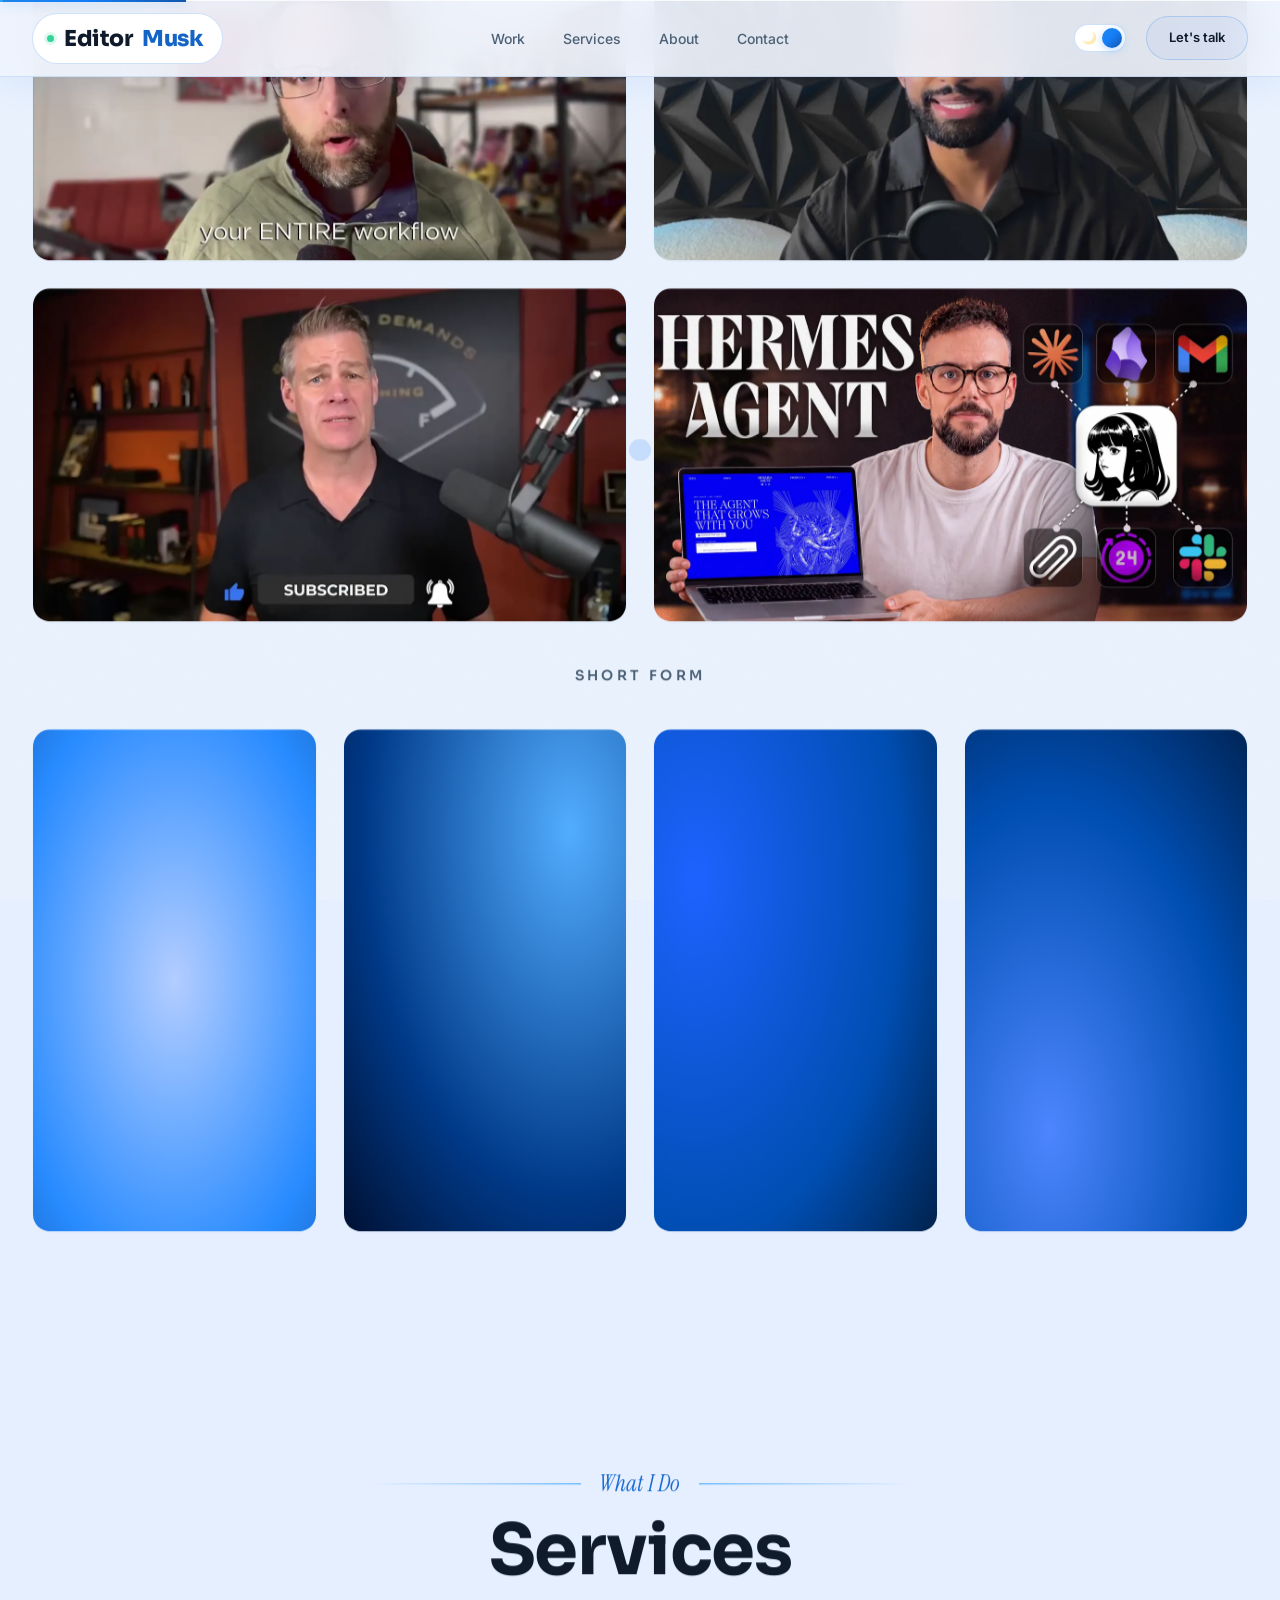
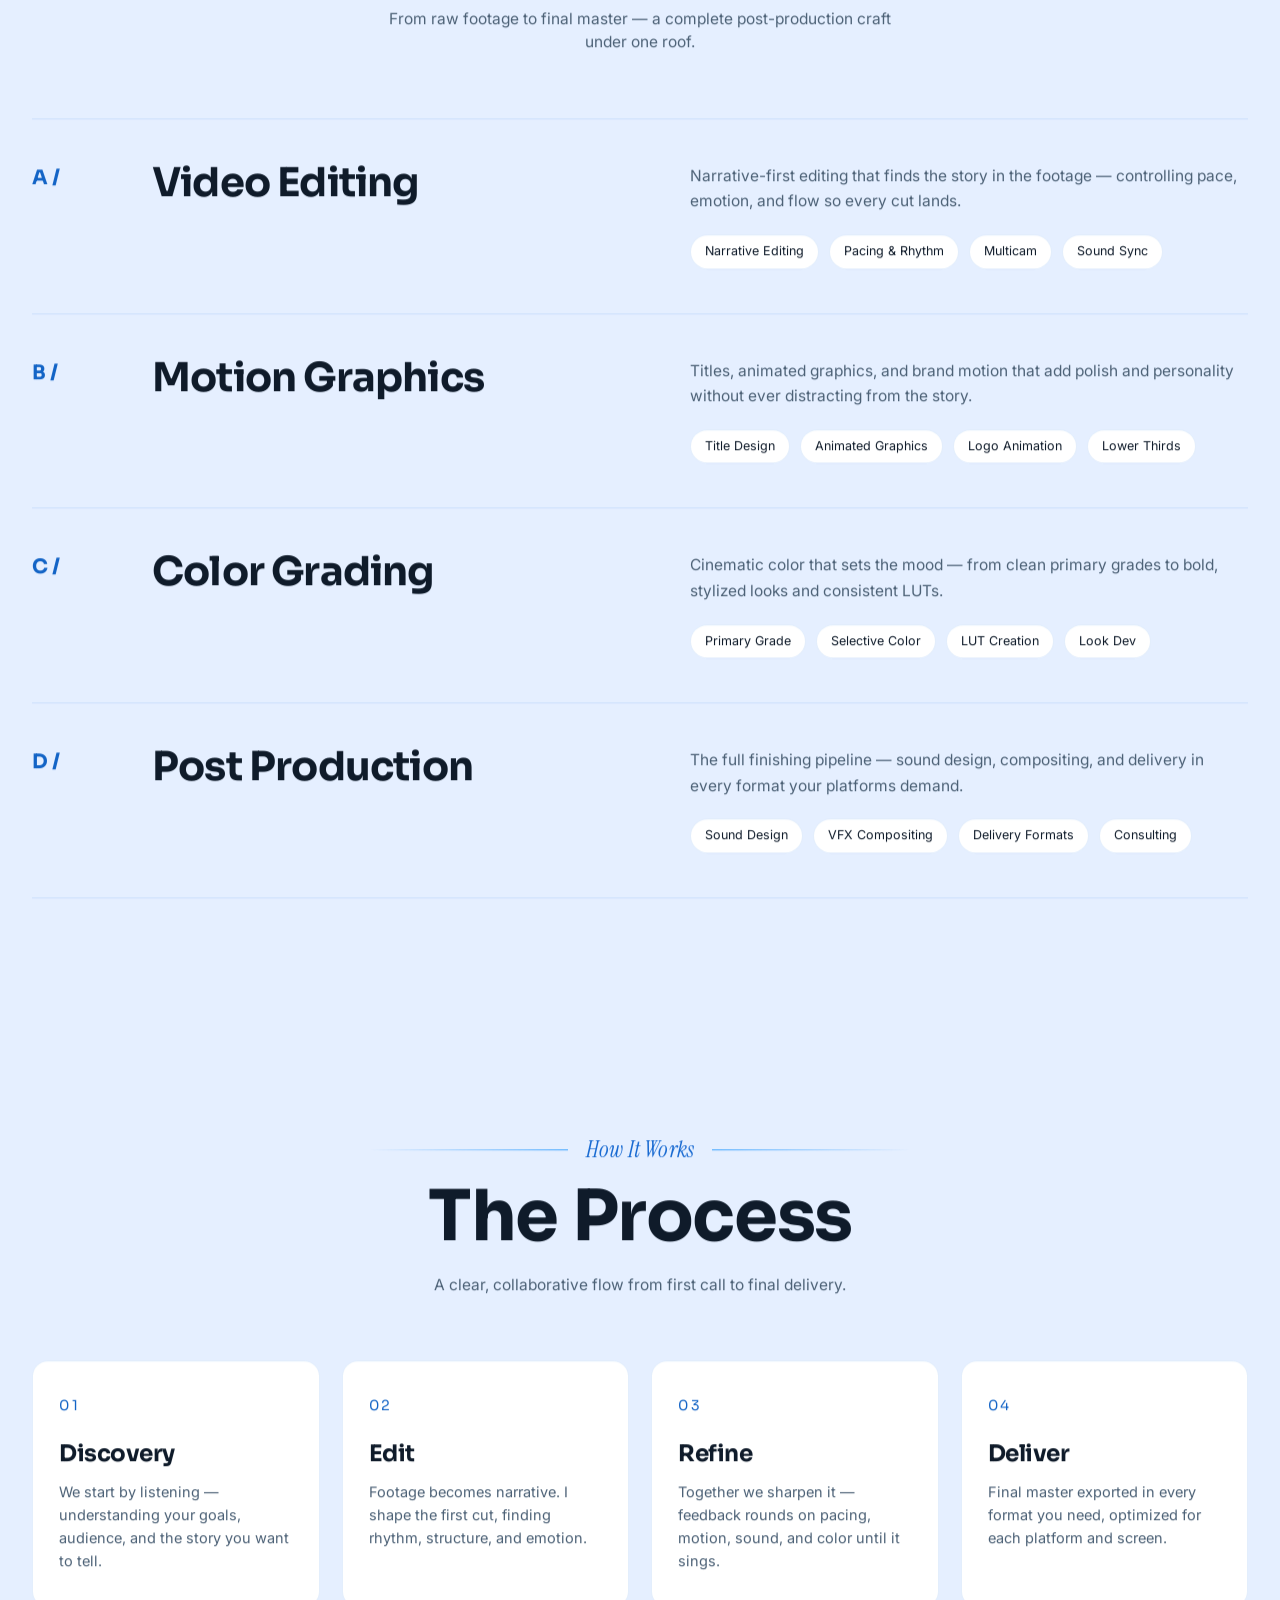
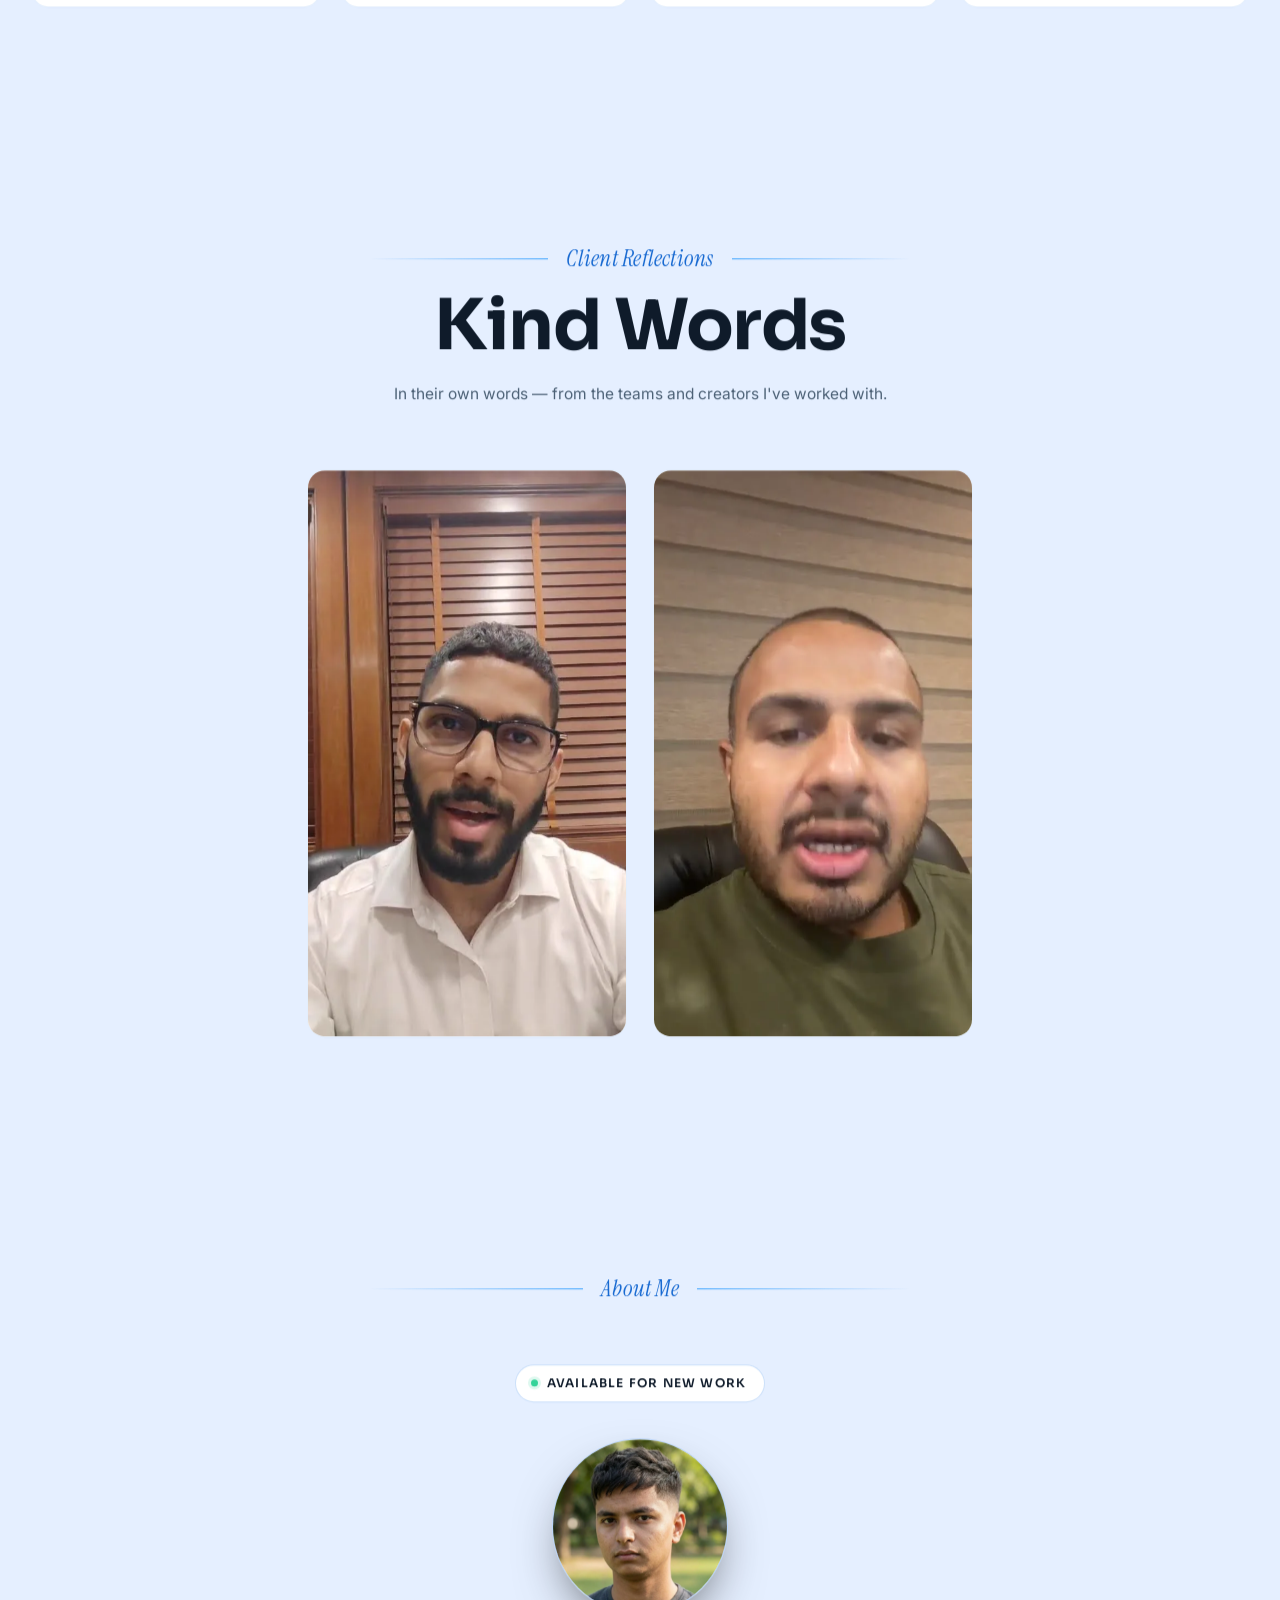
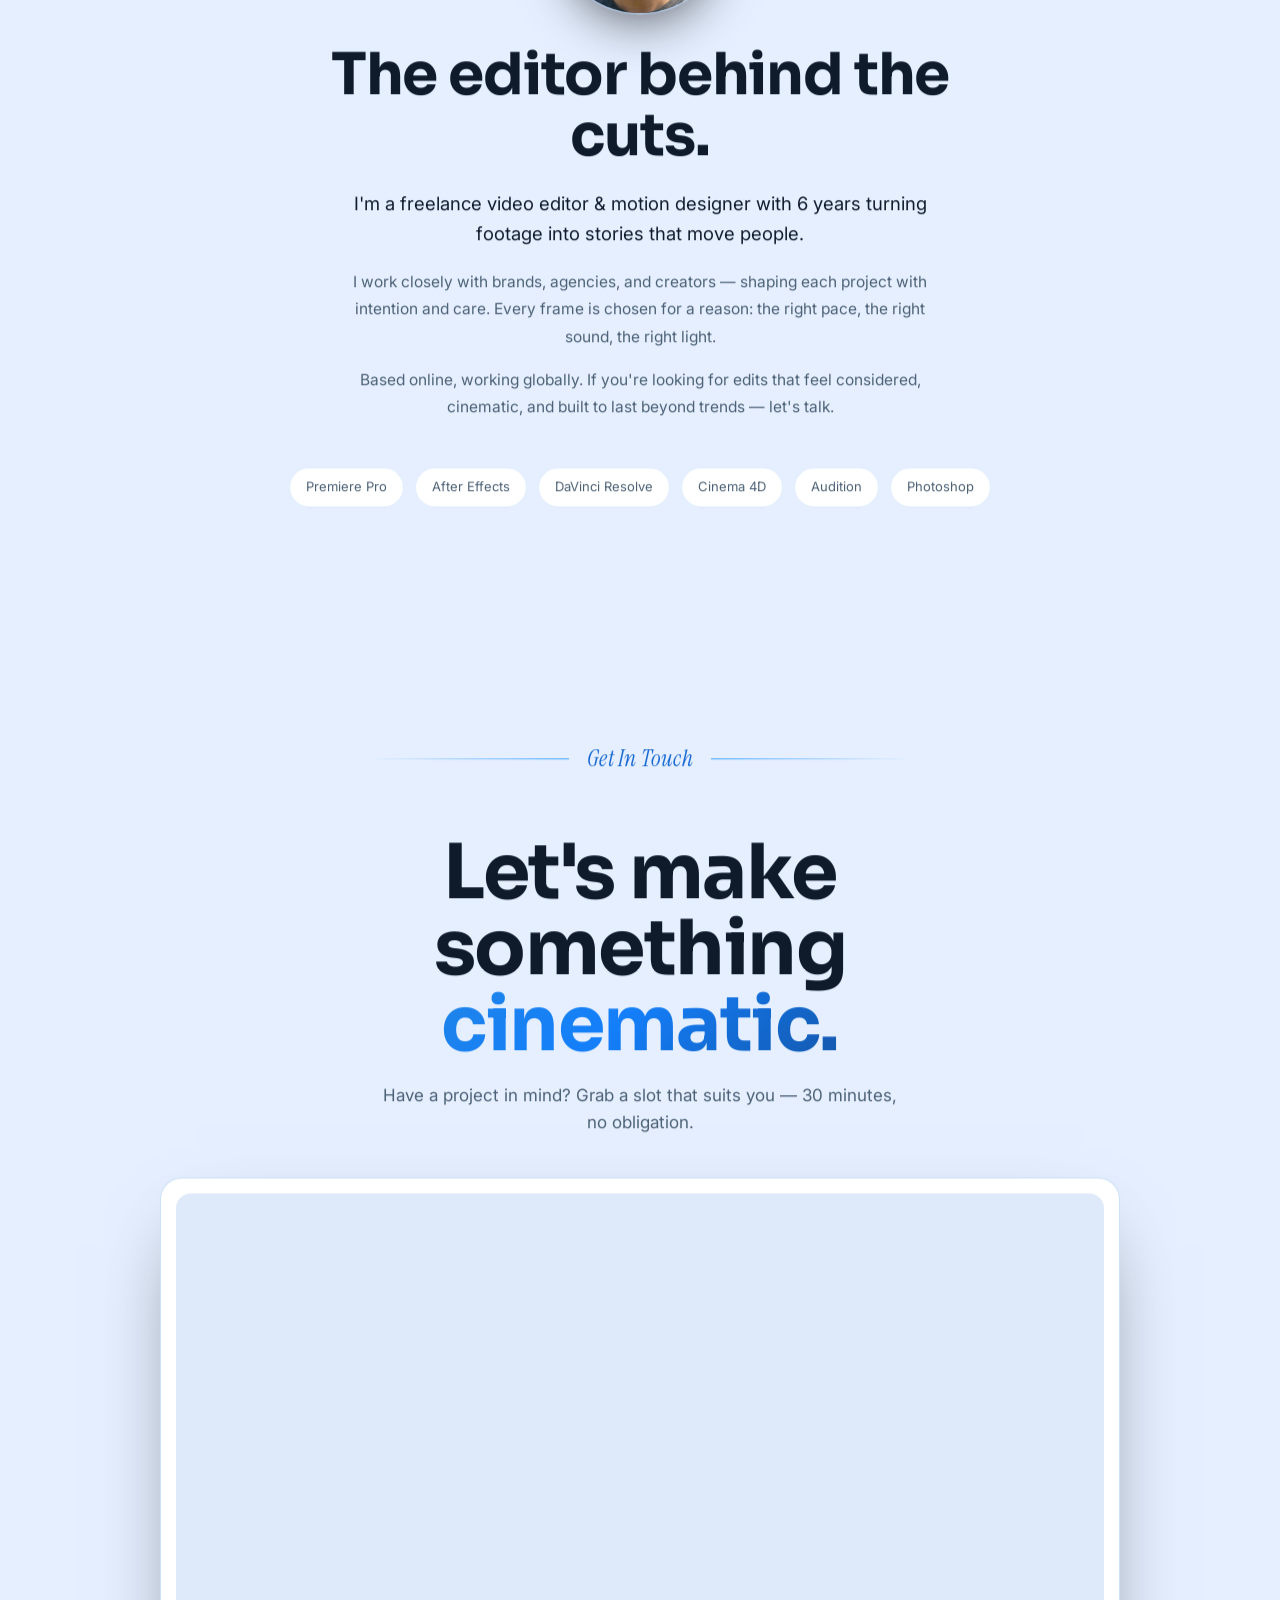
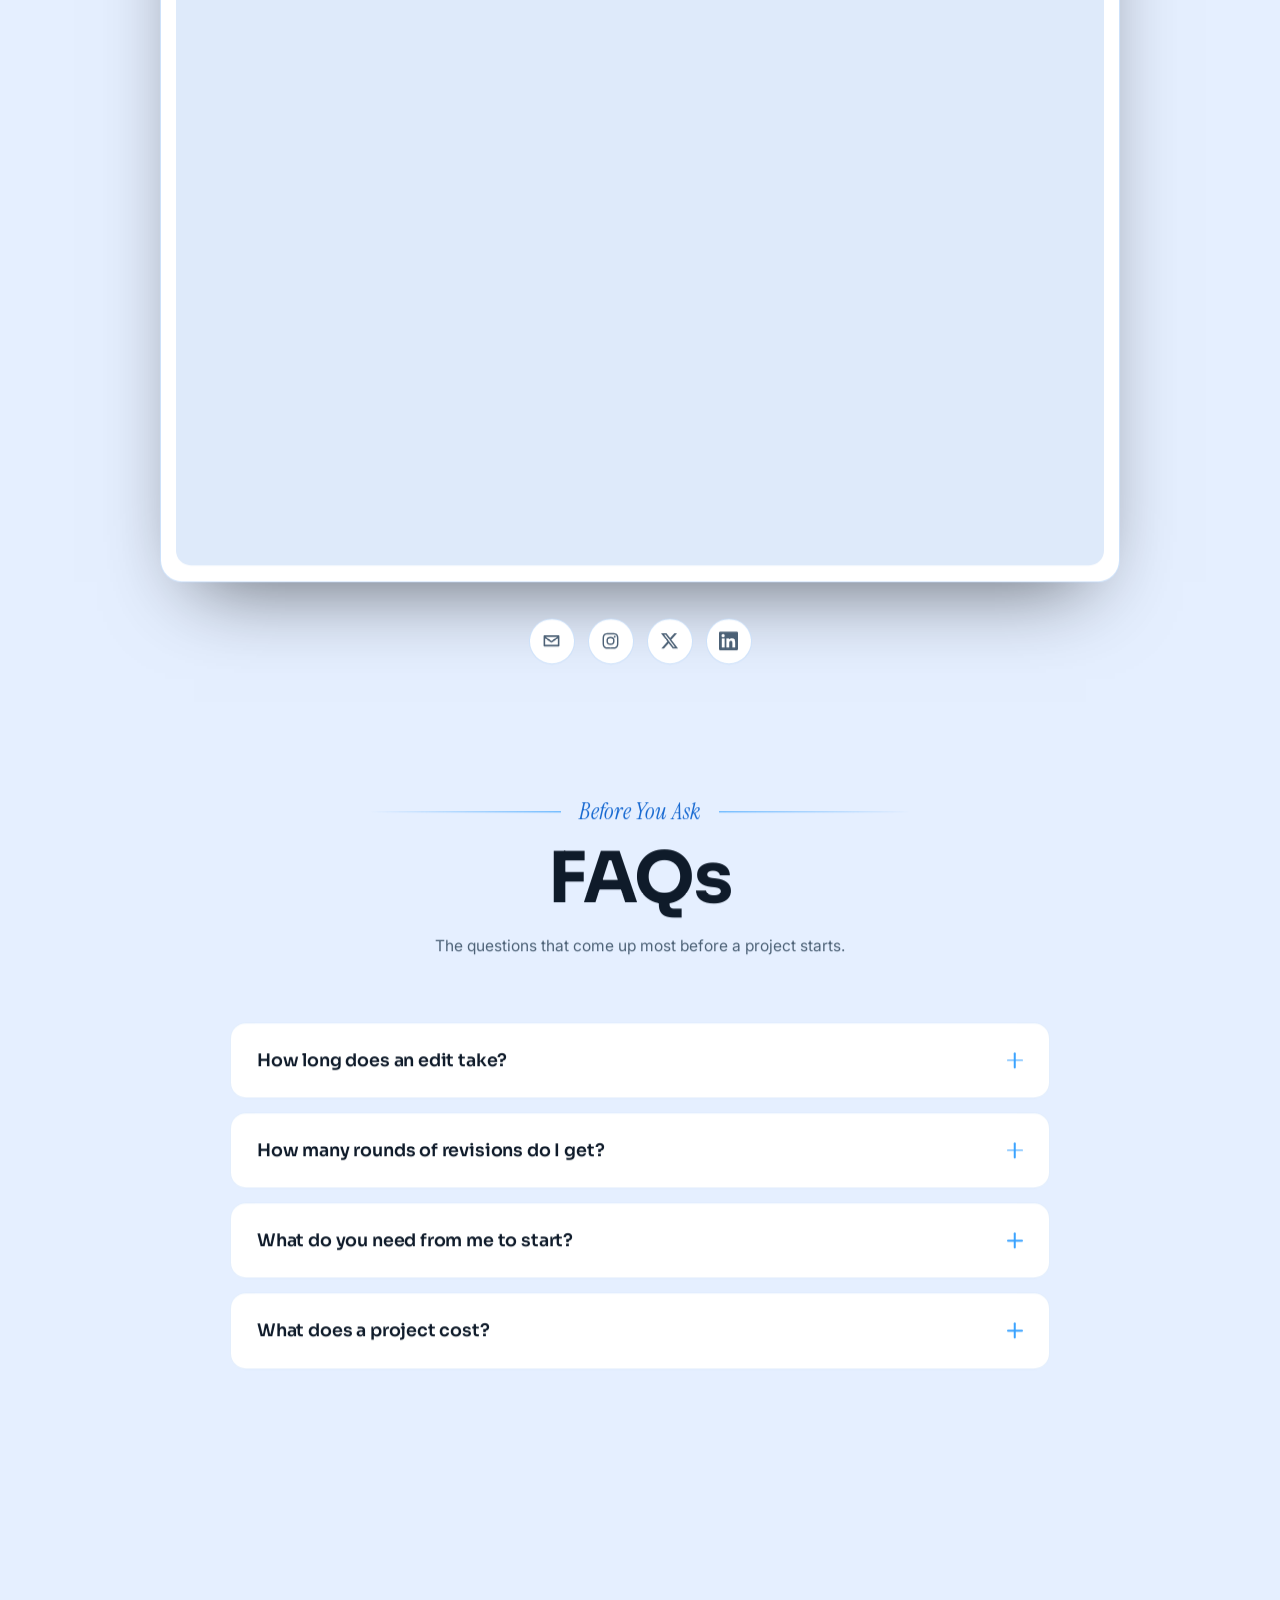
==== commit 2ff16174: "Recolour the whole site blue, and retire the colour lab Applies the palette exported from the lab to" ====
--- a/TESTCOPY.html
+++ b/TESTCOPY.html
@@ -24,15 +24,13 @@
        revalidated but these are not, and an old script against new markup
        silently broke the whole video viewer once already. Bump it whenever
        anything in css/ or js/ changes. -->
-  <link rel="stylesheet" href="css/testcopy.css?v=2026-10-12c">
+  <link rel="stylesheet" href="css/testcopy.css?v=2026-10-19f">
   <!-- defer: both run after the document is parsed, in this order. The
        shader self-gates on readyState and main.js needs the DOM, so neither
        needs to block parsing. The theme script above stays inline on
        purpose — it has to set the class before the first paint. -->
-  <script src="js/testcopy-hero-shader.js?v=2026-10-12c" defer></script>
-  <script src="js/testcopy-main.js?v=2026-10-12c" defer></script>
-  <!-- test copy only: live palette editor, bottom-right -->
-  <script src="js/testcopy-colorlab.js?v=2026-10-19e" defer></script>
+  <script src="js/testcopy-hero-shader.js?v=2026-10-19f" defer></script>
+  <script src="js/testcopy-main.js?v=2026-10-19f" defer></script>
 
 </head>
 <body>
--- a/css/testcopy.css
+++ b/css/testcopy.css
@@ -6,83 +6,90 @@
 :root{
   /* The purple the whole theme is built on, dark end. Light is the same hue
      lifted; the two are one palette, not two. */
-  --bg:#0e0824;
-  --bg-2:#140d31;
-  --surface:#1c1443;
-  --surface-2:#251b54;
-  --line:rgba(168,133,247,.14);
-  --line-strong:rgba(168,133,247,.28);
-  --violet:#8b5cf6;
-  --violet-bright:#a855f7;
-  --glow:#d8b4fe;          /* lightened so it clears 4.5:1 over the brighter gradient */
-  --deep:#6d28d9;
-  --text:#f4f1fb;
-  --muted:#c2b9da;         /* 4.67:1 over the gradient's bright regions */
-  --muted-2:#6b6291;
-  /* End stop lifted from #6d28d9: on the new, less-black background it
-     measured 2.74:1, under the 3:1 large-text floor. #7e3bf0 is 3.50:1 on
+  --bg:#001b2c;
+  --bg-2:#02273c;
+  --surface:#053852;
+  --surface-2:#094666;
+  --line:rgba(125, 193, 255, .14);
+  --line-strong:rgba(125, 193, 255, .28);
+  --violet:#6dbaff;
+  --violet-bright:#6797ff;
+  /* accent used as TYPE. --violet-bright is tuned for borders and glows,
+     which carry no contrast requirement; as text it fell under the floor. */
+  --accent-ink:#73a4ff;
+  --glow:#cddeff;          /* lightened so it clears 4.5:1 over the brighter gradient */
+  --deep:#1c80ff;
+  --text:#eef7fe;
+  --muted:#afcde4;         /* 4.67:1 over the gradient's bright regions */
+  --muted-2:#5384a0;
+  /* End stop lifted from #0272ff: on the new, less-black background it
+     measured 2.74:1, under the 3:1 large-text floor. #2c8dff is 3.50:1 on
      the page and 3.64:1 on the hero. */
-  --grad:linear-gradient(135deg,#c084fc 0%,#8b5cf6 45%,#7e3bf0 100%);
+  --grad:linear-gradient(135deg,#9bbcff 0%,#6dbaff 45%,#469bff 100%);
   /* buttons run darker than --grad so the white stroke and glow read clearly.
      Every channel is 70% of the previous values — i.e. 30% darker. */
-  --grad-btn:linear-gradient(135deg,#5729a6 0%,#4c1c98 45%,#351468 100%);
+  --grad-btn:linear-gradient(135deg,#026ce7 0%,#005ccd 45%,#004296 100%);
   /* buttons rest dark and brighten back to --grad on hover */
   --maxw:1280px;
   /* light theme overrides */
-  --header-bg:rgba(24,16,45,.38);
-  --header-bg-scrolled:rgba(24,16,45,.72);
-  --header-border:rgba(168,133,247,.12);
-  --header-border-scrolled:rgba(168,133,247,.24);
+  --header-bg:rgba(8,33,53,.38);
+  --header-bg-scrolled:rgba(8,33,53,.72);
+  --header-border:rgba(125,193,255,.12);
+  --header-border-scrolled:rgba(125,193,255,.24);
   --header-inset:rgba(255,255,255,.05);
   --header-inset-scrolled:rgba(255,255,255,.07);
-  --header-shadow-scrolled:0 8px 32px rgba(6,4,12,.45);
+  --header-shadow-scrolled:0 8px 32px rgba(2,9,14,.45);
   --grain-opacity:.085;
   /* marker highlight: a light violet block with dark ink on it */
-  --mk-bg:#d8b4fe; --mk-ink:#1c1443; --mk-edge:#a855f7;
-  --aura-scrim:rgba(14,8,36,.14);
+  --mk-bg:#cddeff; --mk-ink:#053852; --mk-edge:#6797ff;
+  --aura-scrim:rgba(0, 27, 44, .14);
   /* the hero shader's three colours — js/hero-shader.js reads these, so the
      shader is themed here with everything else rather than in the GLSL */
-  --fx-base:#0a0518;
-  --fx-mid:#26145e;
-  --fx-high:#503a86;
+  --fx-base:#00111d;
+  --fx-mid:#00528c;
+  --fx-high:#2773b3;
   --selection-bg:var(--violet-bright);
   --selection-color:#fff;
-  --lb-veil:rgba(4,2,10,.9);
+  --lb-veil:rgba(0, 7, 12, .9);
 }
 /* ============ LIGHT THEME ============ */
 html.light{
-  --bg:#f6f0fd;
-  --bg-2:#eae0f8;
+  --bg:#e5efff;
+  --bg-2:#deeafa;
   --surface:#ffffff;
-  --surface-2:#f1e8fb;
-  --line:rgba(109,40,217,.12);
-  --line-strong:rgba(109,40,217,.22);
-  --violet:#7c3aed;
-  --violet-bright:#8b5cf6;
-  --glow:#6d28d9;
-  --deep:#4c1d95;
-  --text:#1a1128;
-  --muted:#5b4f73;
-  --muted-2:#8b7fa6;
-  /* First stop darkened from #a78bfa. With the shader behind it the headline
+  --surface-2:#e7eefc;
+  --line:rgba(27, 117, 230, .12);
+  --line-strong:rgba(27, 117, 230, .22);
+  --violet:#147ffa;
+  --violet-bright:#39a2ff;
+  --accent-ink:#1364c6;
+  --glow:#1769d1;
+  --deep:#114587;
+  --text:#0f1b2a;
+  --muted:#4c6176;
+  --muted-2:#7c94a9;
+  /* First stop darkened from #86ccff. With the shader behind it the headline
      sat on near-black; on the light hero that stop measured 2.15:1, under the
-     3:1 large-text floor. #8b5cf6 is 3.35:1 there and still clearly the light
+     3:1 large-text floor. #53aeff is 3.35:1 there and still clearly the light
      end of the sweep. */
-  --grad:linear-gradient(135deg,#8b5cf6 0%,#7c3aed 45%,#5b21b6 100%);
-  --grad-btn:linear-gradient(135deg,#7c3aed 0%,#6d28d9 45%,#4c1d95 100%);
-  --header-bg:rgba(246,240,253,.72);
-  --header-bg-scrolled:rgba(246,240,253,.92);
-  --header-border:rgba(109,40,217,.08);
-  --header-border-scrolled:rgba(109,40,217,.16);
+  /* First stop darkened from #39a2ff, which measured 2.33:1 on this page —
+     under the 3:1 floor for large text. #1f84e8 is 3.28:1 and still reads
+     as the light end of the sweep. */
+  --grad:linear-gradient(135deg,#1f84e8 0%,#147ffa 45%,#1356aa 100%);
+  --grad-btn:linear-gradient(135deg,#147ffa 0%,#1769d1 45%,#114587 100%);
+  --header-bg:rgba(239,245,254,.72);
+  --header-bg-scrolled:rgba(239,245,254,.92);
+  --header-border:rgba(27,117,230,.08);
+  --header-border-scrolled:rgba(27,117,230,.16);
   --header-inset:rgba(255,255,255,.6);
   --header-inset-scrolled:rgba(255,255,255,.8);
-  --header-shadow-scrolled:0 8px 32px rgba(109,40,217,.08);
+  --header-shadow-scrolled:0 8px 32px rgba(27,117,230,.08);
   --grain-opacity:.03;
-  --mk-bg:#cdb2fa; --mk-ink:#1a1033; --mk-edge:#6d28d9;
-  --aura-scrim:rgba(246,240,253,.5);
-  --selection-bg:#7c3aed;
+  --mk-bg:#93c5ff; --mk-ink:#0d2336; --mk-edge:#1769d1;
+  --aura-scrim:rgba(239, 245, 254, .5);
+  --selection-bg:#2c8cfb;
   --selection-color:#fff;
-  --lb-veil:rgba(246,240,253,.92);
+  --lb-veil:rgba(239, 245, 254, .92);
 }
 *{margin:0;padding:0;box-sizing:border-box}
 html{scroll-behavior:smooth}
@@ -127,7 +134,7 @@
    canvas fading in from opacity 0 lets the .aura orbs show through — and those
    are 80vw circles, so their edges read as big soft rings during the entrance. */
 .hero-fx{position:absolute;inset:0;z-index:0;overflow:hidden;pointer-events:none;
-  background:#080316;
+  background:#000e19;
   /* Smootherstep ramp, not a flat-then-drop. The old mask held #000 to 52%
      then fell away linearly; that corner is a slope discontinuity, and on a
      field this dark and smooth the eye reads it as a horizontal line (a Mach
@@ -163,42 +170,42 @@
        .92 — white copy measures 5.99:1 on the brightest pixel of the new field
        with no core at all, so this only has to take the odd highlight off. */
     radial-gradient(92% 80% at 50% 46%,
-      rgba(9,5,20,.7) 0%, rgba(9,5,20,.694) 10%, rgba(9,5,20,.6595) 20%,
-      rgba(9,5,20,.5858) 30%, rgba(9,5,20,.4778) 40%, rgba(9,5,20,.35) 50%,
-      rgba(9,5,20,.2222) 60%, rgba(9,5,20,.1142) 70%, rgba(9,5,20,.0405) 80%,
-      rgba(9,5,20,.006) 90%, rgba(9,5,20,0) 100%),
-    linear-gradient(180deg, rgba(14,8,36,.40), transparent 22%, transparent 86%, rgba(14,8,36,.34))}
+      rgba(1,14,24,.7) 0%, rgba(1,14,24,.694) 10%, rgba(1,14,24,.6595) 20%,
+      rgba(1,14,24,.5858) 30%, rgba(1,14,24,.4778) 40%, rgba(1,14,24,.35) 50%,
+      rgba(1,14,24,.2222) 60%, rgba(1,14,24,.1142) 70%, rgba(1,14,24,.0405) 80%,
+      rgba(1,14,24,.006) 90%, rgba(1,14,24,0) 100%),
+    linear-gradient(180deg, rgba(0,27,44,.40), transparent 22%, transparent 86%, rgba(0,27,44,.34))}
 @media(max-width:900px){
   .hero-core{background:
     radial-gradient(118% 76% at 50% 46%,
-      rgba(9,5,20,.72) 0%, rgba(9,5,20,.7138) 10%, rgba(9,5,20,.6783) 20%,
-      rgba(9,5,20,.6026) 30%, rgba(9,5,20,.4914) 40%, rgba(9,5,20,.36) 50%,
-      rgba(9,5,20,.2286) 60%, rgba(9,5,20,.1174) 70%, rgba(9,5,20,.0417) 80%,
-      rgba(9,5,20,.0062) 90%, rgba(9,5,20,0) 100%),
-    linear-gradient(180deg, rgba(14,8,36,.40), transparent 24%, transparent 84%, rgba(14,8,36,.36))}
+      rgba(1,14,24,.72) 0%, rgba(1,14,24,.7138) 10%, rgba(1,14,24,.6783) 20%,
+      rgba(1,14,24,.6026) 30%, rgba(1,14,24,.4914) 40%, rgba(1,14,24,.36) 50%,
+      rgba(1,14,24,.2286) 60%, rgba(1,14,24,.1174) 70%, rgba(1,14,24,.0417) 80%,
+      rgba(1,14,24,.0062) 90%, rgba(1,14,24,0) 100%),
+    linear-gradient(180deg, rgba(0,27,44,.40), transparent 24%, transparent 84%, rgba(0,27,44,.36))}
 }
 /* Tight shadows only. Wide halos (30–60px) read as soft dark ovals against the
    silk — that was the ring artifact, not a rendering bug. */
-.hero-inner h1 b:not(.grad){text-shadow:0 2px 8px rgba(9,5,20,.75)}
+.hero-inner h1 b:not(.grad){text-shadow:0 2px 8px rgba(1,14,24,.75)}
 /* NOTE: no filter on .grad. It's the same <b> that carries the heroIn entrance
    animation, which animates `filter` — one property, so a drop-shadow here
    fights the blur and leaves a halo ring during the entrance. The dark core
    behind the copy covers this line instead. */
 /* local protection for the smaller copy */
 .hero-inner .eyebrow,.hero-inner .hero-sub,.hero .scroll-hint{
-  text-shadow:0 1px 2px rgba(9,5,20,.95), 0 2px 7px rgba(9,5,20,.8)}
+  text-shadow:0 1px 2px rgba(1,14,24,.95), 0 2px 7px rgba(1,14,24,.8)}
 
 /* the calm drifting-orb background: everything below the hero, and the fallback
    if WebGL is unavailable */
 .aura .a1,.aura .a2,.aura .a3{border-radius:50%}
 .aura .a1{width:80vw;height:80vw;top:-30vw;right:-16vw;
-  background:radial-gradient(circle,rgba(124,58,237,.28) 0%,rgba(124,58,237,.2268) 6.4%,rgba(124,58,237,.1792) 12.8%,rgba(124,58,237,.1372) 19.2%,rgba(124,58,237,.1008) 25.6%,rgba(124,58,237,.07) 32%,rgba(124,58,237,.0448) 38.4%,rgba(124,58,237,.0252) 44.8%,rgba(124,58,237,.0112) 51.2%,rgba(124,58,237,.0028) 57.6%,rgba(124,58,237,0) 64%);
+  background:radial-gradient(circle,rgba(40,139,255,.28) 0%,rgba(40,139,255,.2268) 6.4%,rgba(40,139,255,.1792) 12.8%,rgba(40,139,255,.1372) 19.2%,rgba(40,139,255,.1008) 25.6%,rgba(40,139,255,.07) 32%,rgba(40,139,255,.0448) 38.4%,rgba(40,139,255,.0252) 44.8%,rgba(40,139,255,.0112) 51.2%,rgba(40,139,255,.0028) 57.6%,rgba(40,139,255,0) 64%);
   animation:drift1 30s ease-in-out infinite;transition:background .5s ease}
 .aura .a2{width:72vw;height:72vw;top:8vh;left:-24vw;
-  background:radial-gradient(circle,rgba(59,130,246,.18) 0%,rgba(59,130,246,.1458) 6.4%,rgba(59,130,246,.1152) 12.8%,rgba(59,130,246,.0882) 19.2%,rgba(59,130,246,.0648) 25.6%,rgba(59,130,246,.045) 32%,rgba(59,130,246,.0288) 38.4%,rgba(59,130,246,.0162) 44.8%,rgba(59,130,246,.0072) 51.2%,rgba(59,130,246,.0018) 57.6%,rgba(59,130,246,0) 64%);
+  background:radial-gradient(circle,rgba(50,255,212,.18) 0%,rgba(50,255,212,.1458) 6.4%,rgba(50,255,212,.1152) 12.8%,rgba(50,255,212,.0882) 19.2%,rgba(50,255,212,.0648) 25.6%,rgba(50,255,212,.045) 32%,rgba(50,255,212,.0288) 38.4%,rgba(50,255,212,.0162) 44.8%,rgba(50,255,212,.0072) 51.2%,rgba(50,255,212,.0018) 57.6%,rgba(50,255,212,0) 64%);
   animation:drift2 38s ease-in-out infinite;transition:background .5s ease}
 .aura .a3{width:78vw;height:78vw;bottom:-34vw;left:22vw;
-  background:radial-gradient(circle,rgba(168,85,247,.24) 0%,rgba(168,85,247,.1944) 6.4%,rgba(168,85,247,.1536) 12.8%,rgba(168,85,247,.1176) 19.2%,rgba(168,85,247,.0864) 25.6%,rgba(168,85,247,.06) 32%,rgba(168,85,247,.0384) 38.4%,rgba(168,85,247,.0216) 44.8%,rgba(168,85,247,.0096) 51.2%,rgba(168,85,247,.0024) 57.6%,rgba(168,85,247,0) 64%);
+  background:radial-gradient(circle,rgba(77,134,255,.24) 0%,rgba(77,134,255,.1944) 6.4%,rgba(77,134,255,.1536) 12.8%,rgba(77,134,255,.1176) 19.2%,rgba(77,134,255,.0864) 25.6%,rgba(77,134,255,.06) 32%,rgba(77,134,255,.0384) 38.4%,rgba(77,134,255,.0216) 44.8%,rgba(77,134,255,.0096) 51.2%,rgba(77,134,255,.0024) 57.6%,rgba(77,134,255,0) 64%);
   animation:drift3 34s ease-in-out infinite;transition:background .5s ease}
 /* No orbs in light. At .08-.1 alpha over a near-white page they do not read
    as depth, they read as a purple haze sitting on the paper. */
@@ -231,12 +238,12 @@
 /* ============ CUSTOM CURSOR ============ */
 .cur-dot,.cur-ring{position:fixed;top:0;left:0;border-radius:50%;pointer-events:none;z-index:9999;mix-blend-mode:screen;transform:translate(-50%,-50%)}
 .cur-dot{width:6px;height:6px;background:var(--glow)}
-.cur-ring{width:22px;height:22px;background:rgba(192,132,252,.32);transition:width .28s,height .28s,background .28s}
-.cur-ring.hover{width:48px;height:48px;background:rgba(168,85,247,.2)}
+.cur-ring{width:22px;height:22px;background:rgba(129,171,255,.32);transition:width .28s,height .28s,background .28s}
+.cur-ring.hover{width:48px;height:48px;background:rgba(77,134,255,.2)}
 @media (hover:none){.cur-dot,.cur-ring{display:none}}
 
 /* scroll progress */
-.progress{position:fixed;top:0;left:0;height:2px;width:0;background:var(--grad);z-index:1000;box-shadow:0 0 12px rgba(192,132,252,.8)}
+.progress{position:fixed;top:0;left:0;height:2px;width:0;background:var(--grad);z-index:1000;box-shadow:0 0 12px rgba(129,171,255,.8)}
 
 /* ============ NAV ============ */
 header{position:fixed;top:0;left:0;right:0;z-index:900;
@@ -261,19 +268,19 @@
   padding:8px 18px 8px 14px;border-radius:999px;
   border:1px solid var(--line-strong);background:var(--surface);
   transition:border-color .3s,box-shadow .3s}
-.brand:hover{border-color:var(--violet-bright);box-shadow:0 0 16px rgba(168,85,247,.22)}
+.brand:hover{border-color:var(--violet-bright);box-shadow:0 0 16px rgba(77,134,255,.22)}
 .brand .dot{width:7px;height:7px;border-radius:50%;background:#34d399;flex:none;
   box-shadow:0 0 0 3px rgba(52,211,153,.16);
   animation:availPulse 2.6s ease-in-out infinite}
-.brand span{color:var(--violet-bright)}
+.brand span{color:var(--accent-ink)}
 .menu{display:flex;gap:38px;list-style:none}
 .menu a{font-size:14px;color:var(--muted);font-weight:500;position:relative;transition:color .3s}
-.menu a::after{content:"";position:absolute;left:50%;bottom:-7px;width:100%;height:1.5px;border-radius:2px;background:var(--violet-bright);box-shadow:0 0 10px rgba(168,85,247,.7);
+.menu a::after{content:"";position:absolute;left:50%;bottom:-7px;width:100%;height:1.5px;border-radius:2px;background:var(--violet-bright);box-shadow:0 0 10px rgba(77,134,255,.7);
   transform:translateX(-50%) scaleX(0);transition:transform .45s cubic-bezier(.22,1,.36,1)}
 .menu a:hover{color:var(--text)}
 .menu a:hover::after,.menu a.active::after{transform:translateX(-50%) scaleX(1)}
-.nav-cta{border:1px solid var(--line-strong);padding:11px 22px;border-radius:100px;font-size:13px;font-weight:600;transition:.3s;background:rgba(168,85,247,.06)}
-.nav-cta:hover{background:var(--violet-bright);border-color:var(--violet-bright);color:#fff;box-shadow:0 8px 30px rgba(168,85,247,.4)}
+.nav-cta{border:1px solid var(--line-strong);padding:11px 22px;border-radius:100px;font-size:13px;font-weight:600;transition:.3s;background:rgba(77,134,255,.06)}
+.nav-cta:hover{background:var(--violet-bright);border-color:var(--violet-bright);color:#fff;box-shadow:0 8px 30px rgba(77,134,255,.4)}
 .burger{display:none;flex-direction:column;gap:5px;cursor:pointer;background:none;border:0}
 .burger span{width:24px;height:2px;background:var(--text);transition:.3s}
 
@@ -312,11 +319,11 @@
 @keyframes fadeUp{from{opacity:0;transform:translateY(20px)}to{opacity:1;transform:none}}
 .hero-sub{max-width:440px;color:var(--muted);font-size:17px;line-height:1.6;opacity:0;animation:fadeUp 1.4s cubic-bezier(.22,1,.36,1) .75s forwards}
 .hero-actions{display:flex;gap:16px;margin-top:40px;flex-wrap:wrap;opacity:0;animation:fadeUp 1.4s cubic-bezier(.22,1,.36,1) .95s forwards}
-.btn-primary{display:inline-flex;align-items:center;gap:12px;background:var(--grad-btn);color:#fff;font-family:'Sora',sans-serif;font-weight:700;font-size:15px;padding:16px 32px;border-radius:100px;box-shadow:0 14px 40px -12px rgba(124,58,237,.55);transition:.35s}
+.btn-primary{display:inline-flex;align-items:center;gap:12px;background:var(--grad-btn);color:#fff;font-family:'Sora',sans-serif;font-weight:700;font-size:15px;padding:16px 32px;border-radius:100px;box-shadow:0 14px 40px -12px rgba(40,139,255,.55);transition:.35s}
 .btn-primary span{transition:.3s}
 /* real halo: zero offset + no negative spread, so light wraps the whole button */
 .btn-primary:hover{background:var(--grad);
-  box-shadow:0 0 14px rgba(168,85,247,.4),0 0 32px rgba(168,85,247,.24),0 0 58px rgba(192,132,252,.12),0 12px 32px -14px rgba(124,58,237,.5)}
+  box-shadow:0 0 14px rgba(77,134,255,.4),0 0 32px rgba(77,134,255,.24),0 0 58px rgba(129,171,255,.12),0 12px 32px -14px rgba(40,139,255,.5)}
 .btn-primary:hover span{transform:translateY(4px)}
 
 /* hover: a white stroke grows out from the centre, tapered to nothing at both
@@ -328,8 +335,8 @@
   box-shadow:0 0 14px rgba(255,255,255,.85),0 0 28px rgba(255,255,255,.45);
   opacity:0;transition:width .55s cubic-bezier(.22,1,.36,1),opacity .35s ease}
 .btn-primary:hover::after{width:86%;opacity:1}
-.btn-ghost{display:inline-flex;align-items:center;padding:16px 30px;border-radius:100px;border:1px solid var(--line-strong);font-family:'Sora',sans-serif;font-weight:600;font-size:15px;color:var(--text);background:rgba(168,85,247,.05);transition:.35s}
-.btn-ghost:hover{background:rgba(168,85,247,.14);border-color:var(--violet-bright)}
+.btn-ghost{display:inline-flex;align-items:center;padding:16px 30px;border-radius:100px;border:1px solid var(--line-strong);font-family:'Sora',sans-serif;font-weight:600;font-size:15px;color:var(--text);background:rgba(77,134,255,.05);transition:.35s}
+.btn-ghost:hover{background:rgba(77,134,255,.14);border-color:var(--violet-bright)}
 .scroll-hint{position:absolute;bottom:30px;left:50%;transform:translateX(-50%);font-size:11px;letter-spacing:.3em;color:var(--muted-2);text-transform:uppercase;display:flex;flex-direction:column;align-items:center;gap:10px;opacity:0;animation:fade 1.4s ease 1.5s forwards}
 .scroll-hint .ln{width:1px;height:40px;background:linear-gradient(var(--violet-bright),transparent);animation:drop 1.8s ease-in-out infinite}
 @keyframes drop{0%,100%{transform:scaleY(.3);transform-origin:top}50%{transform:scaleY(1);transform-origin:top}}
@@ -366,7 +373,7 @@
 .work-grid{display:grid;grid-template-columns:repeat(2,1fr);gap:26px}
 .work{position:relative;border-radius:18px;overflow:hidden;border:1px solid var(--line);cursor:pointer;background:var(--surface);
   transition:transform .5s cubic-bezier(.16,1,.3,1),box-shadow .5s,border-color .5s}
-.work:hover{transform:translateY(-6px);border-color:var(--line-strong);box-shadow:0 26px 56px -22px rgba(124,58,237,.55)}
+.work:hover{transform:translateY(-6px);border-color:var(--line-strong);box-shadow:0 26px 56px -22px rgba(40,139,255,.55)}
 .work .thumb{aspect-ratio:16/9;position:relative;overflow:hidden}
 .work .thumb .bg,.work .thumb .poster{position:absolute;inset:0;
   transition:transform .9s cubic-bezier(.16,1,.3,1)}
@@ -377,11 +384,11 @@
   border:0;z-index:3;background:#000}
 /* only ever seen when the page is opened off disk — see mountPlayer() */
 .work .thumb .ytnote{display:flex;flex-direction:column;justify-content:center;
-  gap:12px;padding:0 clamp(20px,6%,54px);text-align:center;background:#0b0716}
+  gap:12px;padding:0 clamp(20px,6%,54px);text-align:center;background:#03101a}
 .ytnote b{font-family:'Sora';font-size:17px;color:var(--text)}
 .ytnote span{font-size:13.5px;line-height:1.6;color:var(--muted)}
 .ytnote code{font-family:ui-monospace,SFMono-Regular,Menlo,monospace;font-size:12.5px;
-  background:rgba(168,133,247,.14);border:1px solid var(--line);
+  background:rgba(125,193,255,.14);border:1px solid var(--line);
   border-radius:5px;padding:2px 6px;color:var(--glow);white-space:nowrap}
 /* while it is mounted, the overlays get out of the player's way — the info bar
    would otherwise sit right on top of YouTube's controls */
@@ -390,13 +397,13 @@
   opacity:0;pointer-events:none}
 /* no category or year yet on the real videos — don't leave a gap for them */
 .cat:empty,.yr:empty{display:none}
-.w1 .bg{background:radial-gradient(120% 120% at 20% 10%,#c084fc,#6d28d9 55%,#2a1052)}
-.w2 .bg{background:radial-gradient(120% 120% at 80% 20%,#8b5cf6,#3b1178 60%,#14061f)}
-.w3 .bg{background:radial-gradient(120% 120% at 30% 80%,#a855f7,#4c1d95 55%,#1a0b2e)}
-.w4 .bg{background:radial-gradient(120% 120% at 70% 30%,#7c3aed,#2e1065 60%,#0f0620)}
-.w5 .bg{background:radial-gradient(120% 120% at 50% 50%,#d8b4fe,#7c3aed 50%,#2a1052)}
-.w6 .bg{background:radial-gradient(120% 120% at 15% 30%,#9333ea,#4c1d95 60%,#160a29)}
-.play{position:absolute;top:50%;left:50%;width:50px;height:50px;transform:translate(-50%,-50%) scale(.7);border-radius:50%;background:var(--grad);border:0;box-shadow:0 10px 26px rgba(124,58,237,.55);display:grid;place-items:center;opacity:0;transition:.4s}
+.w1 .bg{background:radial-gradient(120% 120% at 20% 10%,#81abff,#0272ff 55%,#002b62)}
+.w2 .bg{background:radial-gradient(120% 120% at 80% 20%,#53adff,#003a89 60%,#000a25)}
+.w3 .bg{background:radial-gradient(120% 120% at 30% 80%,#4d86ff,#004eb2 55%,#011738)}
+.w4 .bg{background:radial-gradient(120% 120% at 70% 30%,#288bff,#003875 60%,#001226)}
+.w5 .bg{background:radial-gradient(120% 120% at 50% 50%,#b3cdff,#288bff 50%,#002b62)}
+.w6 .bg{background:radial-gradient(120% 120% at 15% 30%,#1e63ff,#004eb2 60%,#011732)}
+.play{position:absolute;top:50%;left:50%;width:50px;height:50px;transform:translate(-50%,-50%) scale(.7);border-radius:50%;background:var(--grad);border:0;box-shadow:0 10px 26px rgba(40,139,255,.55);display:grid;place-items:center;opacity:0;transition:.4s}
 .work:hover .play{opacity:1;transform:translate(-50%,-50%) scale(1)}
 .play::before{content:"";border-left:13px solid #fff;border-top:8px solid transparent;border-bottom:8px solid transparent;margin-left:3px}
 /* Caption hidden visually but left for screen readers: a card with no text
@@ -477,7 +484,7 @@
 .lb-cap{position:absolute;left:0;right:0;bottom:0;padding:26px 28px;
   font-family:'Sora',system-ui,sans-serif;font-weight:700;
   font-size:clamp(17px,2vw,24px);color:var(--text);
-  background:linear-gradient(to top,rgba(14,8,36,.92),rgba(14,8,36,.5) 55%,transparent)}
+  background:linear-gradient(to top,rgba(0,27,44,.92),rgba(0,27,44,.5) 55%,transparent)}
 html.viewing #header{opacity:.25;transition:opacity .35s}
 
 /* `right` / `left` are set from the player's real scaled width, so both track
@@ -494,11 +501,11 @@
   font-weight:700;line-height:1.12;letter-spacing:.1em;text-transform:uppercase;
   color:var(--muted);user-select:none}
 .vbtn{width:46px;height:46px;border-radius:50%;display:grid;place-items:center;
-  border:1px solid var(--line-strong);background:rgba(20,13,38,.74);
+  border:1px solid var(--line-strong);background:rgba(6,28,45,.74);
   color:var(--text);font-size:16px;line-height:1;cursor:pointer;font-family:inherit;
   -webkit-backdrop-filter:blur(8px);backdrop-filter:blur(8px);transition:.25s}
-.vbtn:hover:not(:disabled){background:rgba(48,30,92,.92);border-color:var(--violet-bright);
-  box-shadow:0 0 16px rgba(168,85,247,.4)}
+.vbtn:hover:not(:disabled){background:rgba(12,65,110,.92);border-color:var(--violet-bright);
+  box-shadow:0 0 16px rgba(77,134,255,.4)}
 .vbtn:disabled{opacity:.28;cursor:default}
 .vclose{font-size:15px}
 
@@ -521,9 +528,9 @@
 /* ============ SERVICES ============ */
 .serv{border-top:1px solid var(--line)}
 .serv-row{display:grid;grid-template-columns:90px 1fr 1.1fr;gap:30px;padding:44px 0;border-bottom:1px solid var(--line);align-items:start;transition:.4s;position:relative}
-.serv-row::before{content:"";position:absolute;left:-32px;right:-32px;top:0;bottom:0;background:linear-gradient(90deg,rgba(124,58,237,.12),transparent);opacity:0;transition:.4s;z-index:-1;border-radius:14px}
+.serv-row::before{content:"";position:absolute;left:-32px;right:-32px;top:0;bottom:0;background:linear-gradient(90deg,rgba(40,139,255,.12),transparent);opacity:0;transition:.4s;z-index:-1;border-radius:14px}
 .serv-row:hover::before{opacity:1}
-.serv-row .idx{font-family:'Sora';font-size:20px;color:var(--violet-bright);font-weight:700}
+.serv-row .idx{font-family:'Sora';font-size:20px;color:var(--accent-ink);font-weight:700}
 .serv-row h3{font-size:clamp(26px,3.4vw,40px);transition:.4s}
 .serv-row:hover h3{transform:translateX(10px)}
 .serv-row .desc{color:var(--muted);font-size:15.5px;margin-bottom:20px;line-height:1.65}
@@ -536,13 +543,13 @@
 /* ============ PROCESS ============ */
 .proc{display:grid;grid-template-columns:repeat(4,1fr);gap:22px}
 .step{padding:34px 26px;border:1px solid var(--line);border-radius:16px;background:var(--surface);transition:.4s;position:relative;overflow:hidden}
-.step:hover{background:var(--surface-2);border-color:var(--line-strong);transform:translateY(-6px);box-shadow:0 24px 50px -20px rgba(124,58,237,.5)}
-.step .n{font-family:'Sora';font-size:14px;color:var(--violet-bright);letter-spacing:.2em;margin-bottom:26px;display:block}
+.step:hover{background:var(--surface-2);border-color:var(--line-strong);transform:translateY(-6px);box-shadow:0 24px 50px -20px rgba(40,139,255,.5)}
+.step .n{font-family:'Sora';font-size:14px;color:var(--accent-ink);letter-spacing:.2em;margin-bottom:26px;display:block}
 .step h4{font-size:23px;margin-bottom:14px}
 .step p{color:var(--muted);font-size:14.5px;line-height:1.6}
 
 /* ============ ABOUT ============ */
-.about{background:linear-gradient(180deg,transparent,rgba(20,13,38,.5))}
+.about{background:linear-gradient(180deg,transparent,rgba(6,28,45,.5))}
 /* Centred single column rather than the old photo-left / text-right split:
    one axis, generous spacing, everything stacked down the middle. */
 .about-col{display:flex;flex-direction:column;align-items:center;text-align:center}
@@ -629,8 +636,8 @@
   border:1px solid var(--line-strong);background:var(--surface);color:var(--muted);
   transition:color .28s,border-color .28s,background .28s,transform .28s,box-shadow .28s}
 .socials a:hover{color:var(--text);border-color:var(--violet-bright);
-  background:rgba(48,30,92,.55);transform:translateY(-3px);
-  box-shadow:0 0 18px rgba(168,85,247,.32)}
+  background:rgba(12,65,110,.55);transform:translateY(-3px);
+  box-shadow:0 0 18px rgba(77,134,255,.32)}
 .socials svg{width:19px;height:19px;fill:currentColor;display:block}
 
 /* ============ FAQ ============ */
@@ -689,9 +696,9 @@
 .theme-toggle .icon-moon{opacity:1}
 html.light .theme-toggle .icon-sun{opacity:1}
 html.light .theme-toggle .icon-moon{opacity:.35}
-.theme-toggle .toggle-knob{position:absolute;top:3px;left:3px;width:20px;height:20px;border-radius:50%;background:var(--grad);box-shadow:0 2px 8px rgba(124,58,237,.35);transition:transform .4s cubic-bezier(.22,1,.36,1),background .4s}
+.theme-toggle .toggle-knob{position:absolute;top:3px;left:3px;width:20px;height:20px;border-radius:50%;background:var(--grad);box-shadow:0 2px 8px rgba(40,139,255,.35);transition:transform .4s cubic-bezier(.22,1,.36,1),background .4s}
 html.light .theme-toggle .toggle-knob{transform:translateX(24px)}
-.theme-toggle:hover{border-color:var(--violet-bright);box-shadow:0 0 12px rgba(168,85,247,.2)}
+.theme-toggle:hover{border-color:var(--violet-bright);box-shadow:0 0 12px rgba(77,134,255,.2)}
 /* light theme specific overrides */
 /* No shader in light theme. Its palette is hard-coded near-black in the
    fragment shader, so it read as a dark band across a white page. What is
@@ -707,29 +714,29 @@
 html.light #bgfx.on{opacity:0}
 html.light .hero-fx{background:transparent}
 html.light .hero-core{display:none}
-html.light .hero-inner h1 b:not(.grad){text-shadow:0 2px 8px rgba(246,240,253,.75)}
+html.light .hero-inner h1 b:not(.grad){text-shadow:0 2px 8px rgba(239,245,254,.75)}
 html.light .hero-inner .eyebrow,html.light .hero-inner .hero-sub,html.light .hero .scroll-hint{
-  text-shadow:0 1px 2px rgba(246,240,253,.95), 0 2px 7px rgba(246,240,253,.8)}
+  text-shadow:0 1px 2px rgba(239,245,254,.95), 0 2px 7px rgba(239,245,254,.8)}
 html.light .about{background:none}
 html.light .cur-dot{background:var(--deep)}
-html.light .cur-ring{background:rgba(124,58,237,.18);mix-blend-mode:multiply}
-html.light .cur-ring.hover{background:rgba(124,58,237,.12)}
-html.light .btn-primary{box-shadow:0 14px 40px -12px rgba(124,58,237,.3)}
-html.light .btn-primary:hover{box-shadow:0 0 14px rgba(124,58,237,.25),0 0 32px rgba(124,58,237,.15),0 0 58px rgba(168,85,247,.08),0 12px 32px -14px rgba(124,58,237,.3)}
-html.light .work:hover{box-shadow:0 26px 56px -22px rgba(124,58,237,.25)}
-html.light .step:hover{box-shadow:0 24px 50px -20px rgba(124,58,237,.2)}
-html.light .progress{box-shadow:0 0 12px rgba(124,58,237,.5)}
+html.light .cur-ring{background:rgba(44,140,251,.18);mix-blend-mode:multiply}
+html.light .cur-ring.hover{background:rgba(44,140,251,.12)}
+html.light .btn-primary{box-shadow:0 14px 40px -12px rgba(44,140,251,.3)}
+html.light .btn-primary:hover{box-shadow:0 0 14px rgba(44,140,251,.25),0 0 32px rgba(44,140,251,.15),0 0 58px rgba(77,134,255,.08),0 12px 32px -14px rgba(44,140,251,.3)}
+html.light .work:hover{box-shadow:0 26px 56px -22px rgba(44,140,251,.25)}
+html.light .step:hover{box-shadow:0 24px 50px -20px rgba(44,140,251,.2)}
+html.light .progress{box-shadow:0 0 12px rgba(44,140,251,.5)}
 html.light .burger span{background:var(--text)}
 /* lightbox viewer controls */
-html.light .vbtn{background:rgba(255,255,255,.82);border-color:rgba(109,40,217,.18);color:var(--text);
+html.light .vbtn{background:rgba(255,255,255,.82);border-color:rgba(27,117,230,.18);color:var(--text);
   -webkit-backdrop-filter:blur(12px);backdrop-filter:blur(12px)}
 html.light .vbtn:hover:not(:disabled){background:rgba(255,255,255,.96);border-color:var(--violet-bright);
-  box-shadow:0 0 16px rgba(124,58,237,.2)}
+  box-shadow:0 0 16px rgba(44,140,251,.2)}
 html.light .vbtn:disabled{opacity:.32}
-html.light .lb-box{border-color:rgba(109,40,217,.18);box-shadow:0 44px 100px -34px rgba(109,40,217,.18)}
+html.light .lb-box{border-color:rgba(27,117,230,.18);box-shadow:0 44px 100px -34px rgba(27,117,230,.18)}
 html.light .lb-label{color:var(--muted-2)}
 /* play button on cards */
-html.light .play{box-shadow:0 10px 26px rgba(124,58,237,.3)}
+html.light .play{box-shadow:0 10px 26px rgba(44,140,251,.3)}
 
 /* ============ RESPONSIVE ============ */
 /* ---------- 4-up reels get narrow well before the 2-up switch at 900px, so
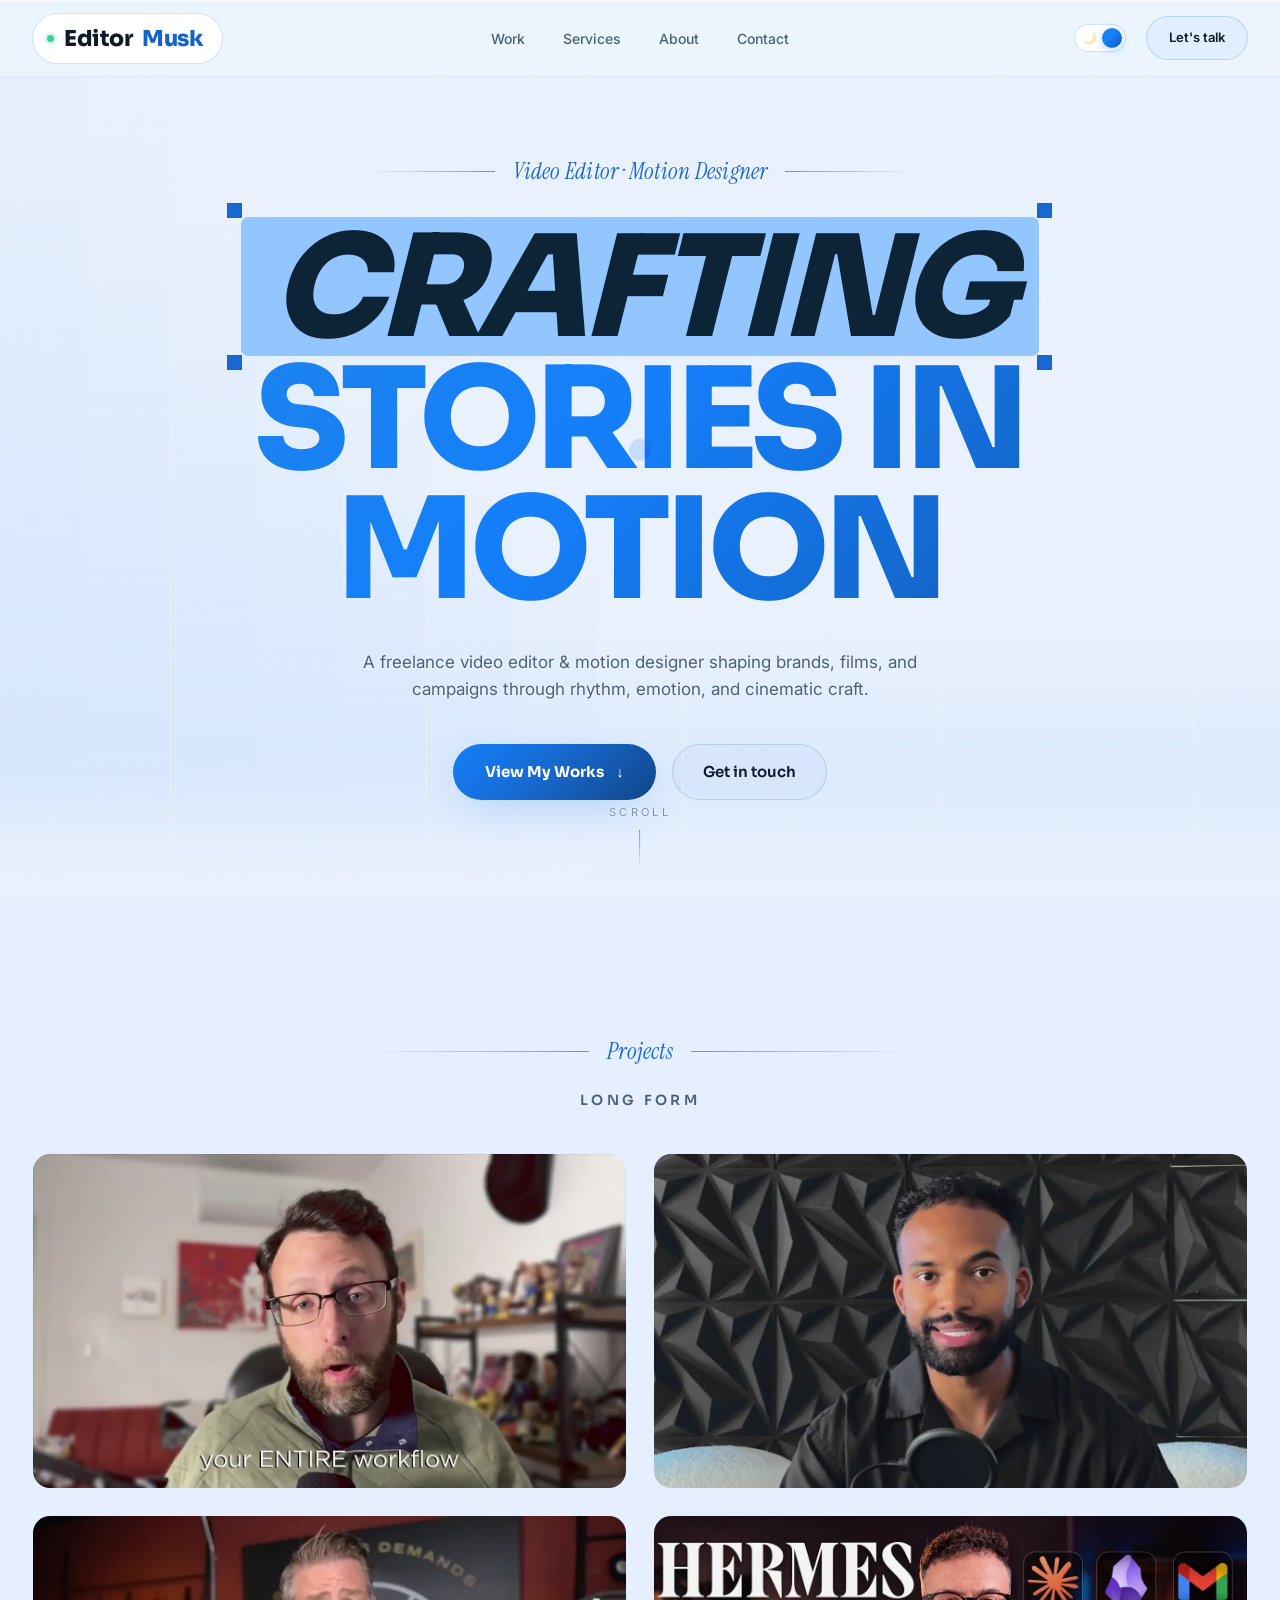
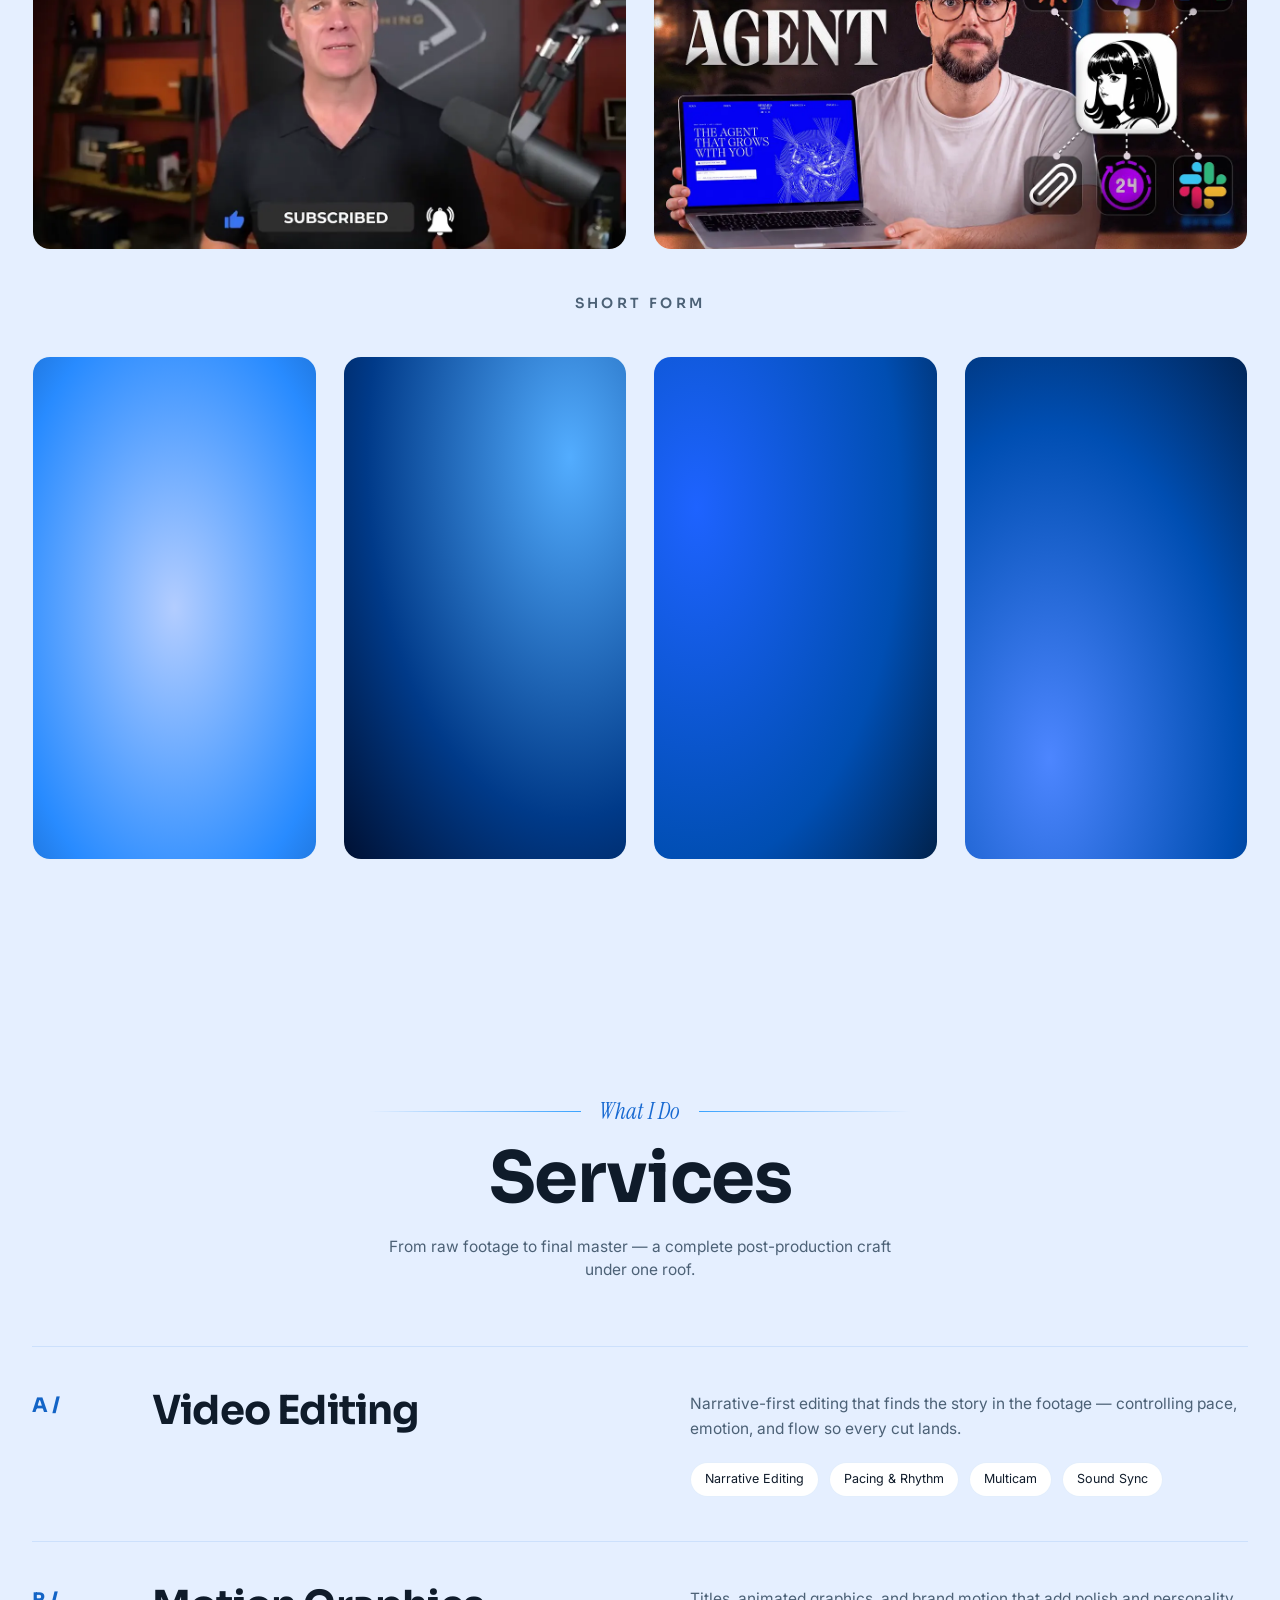
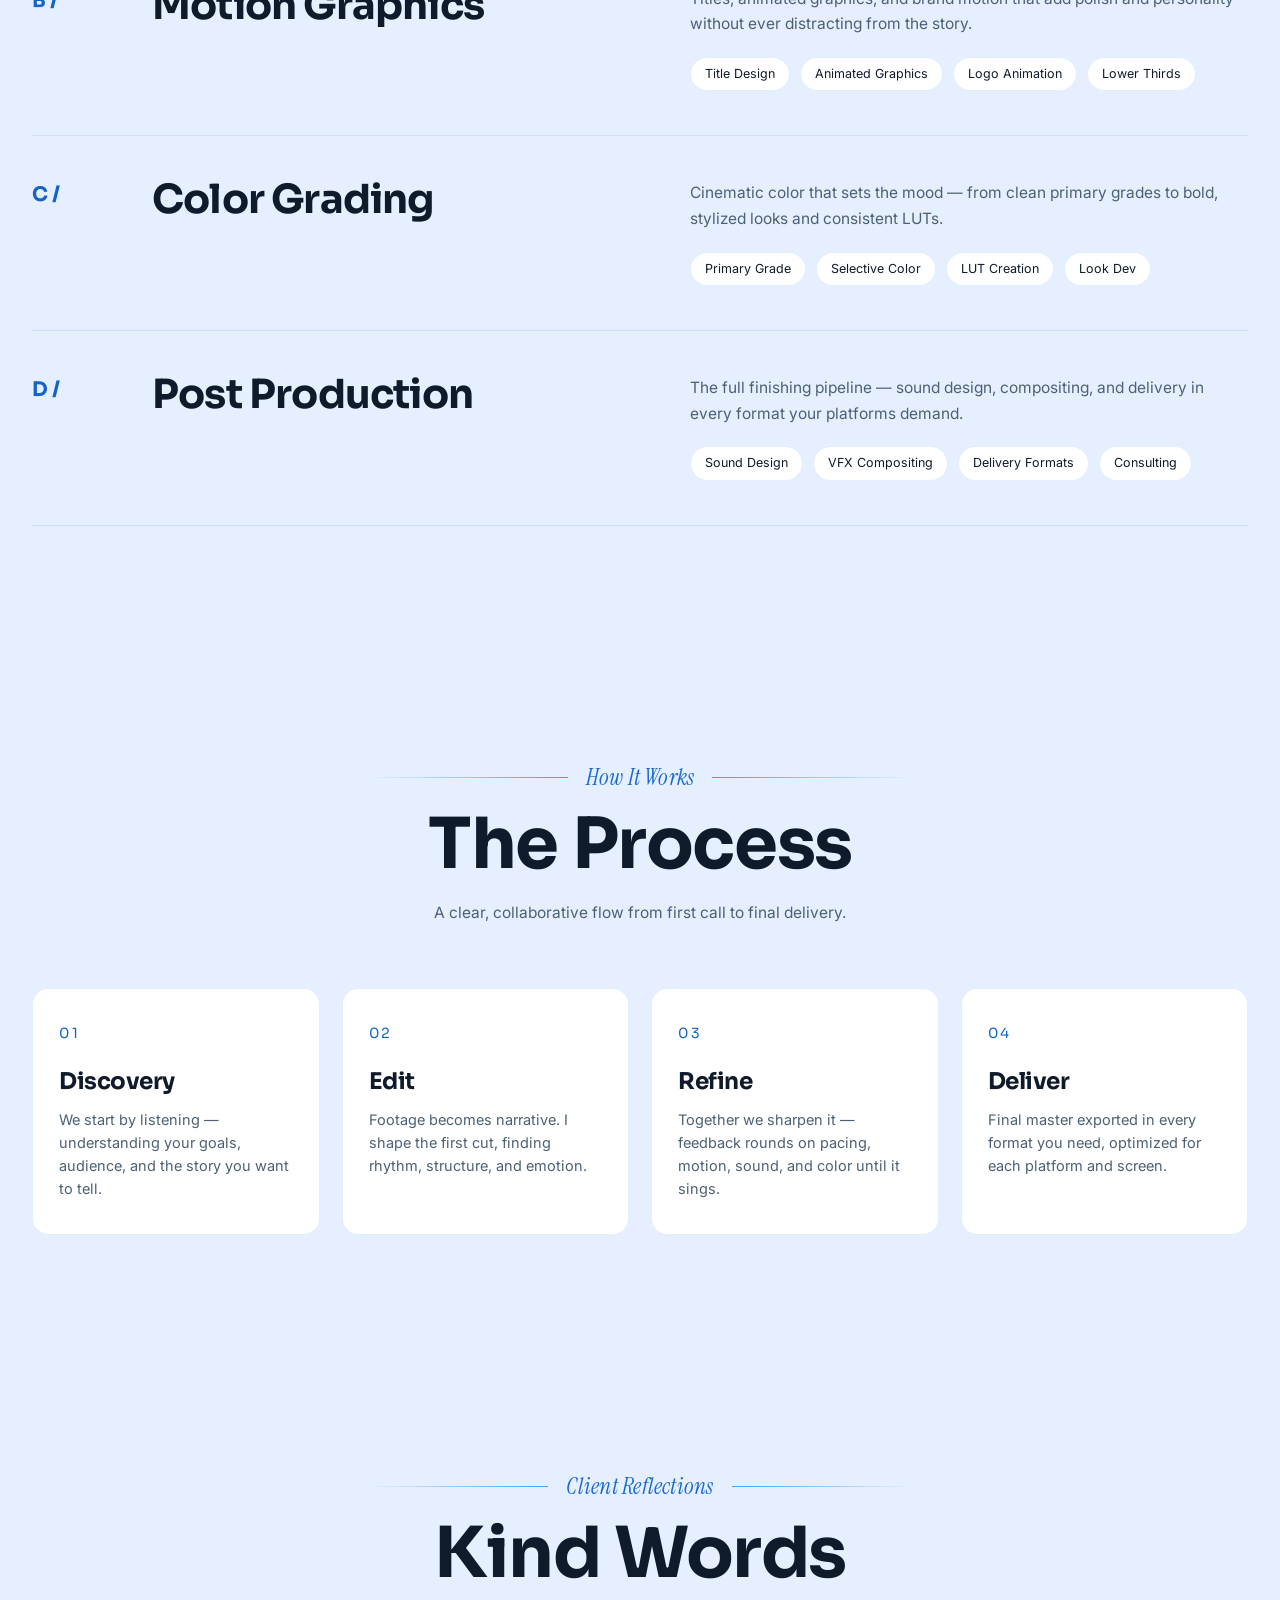
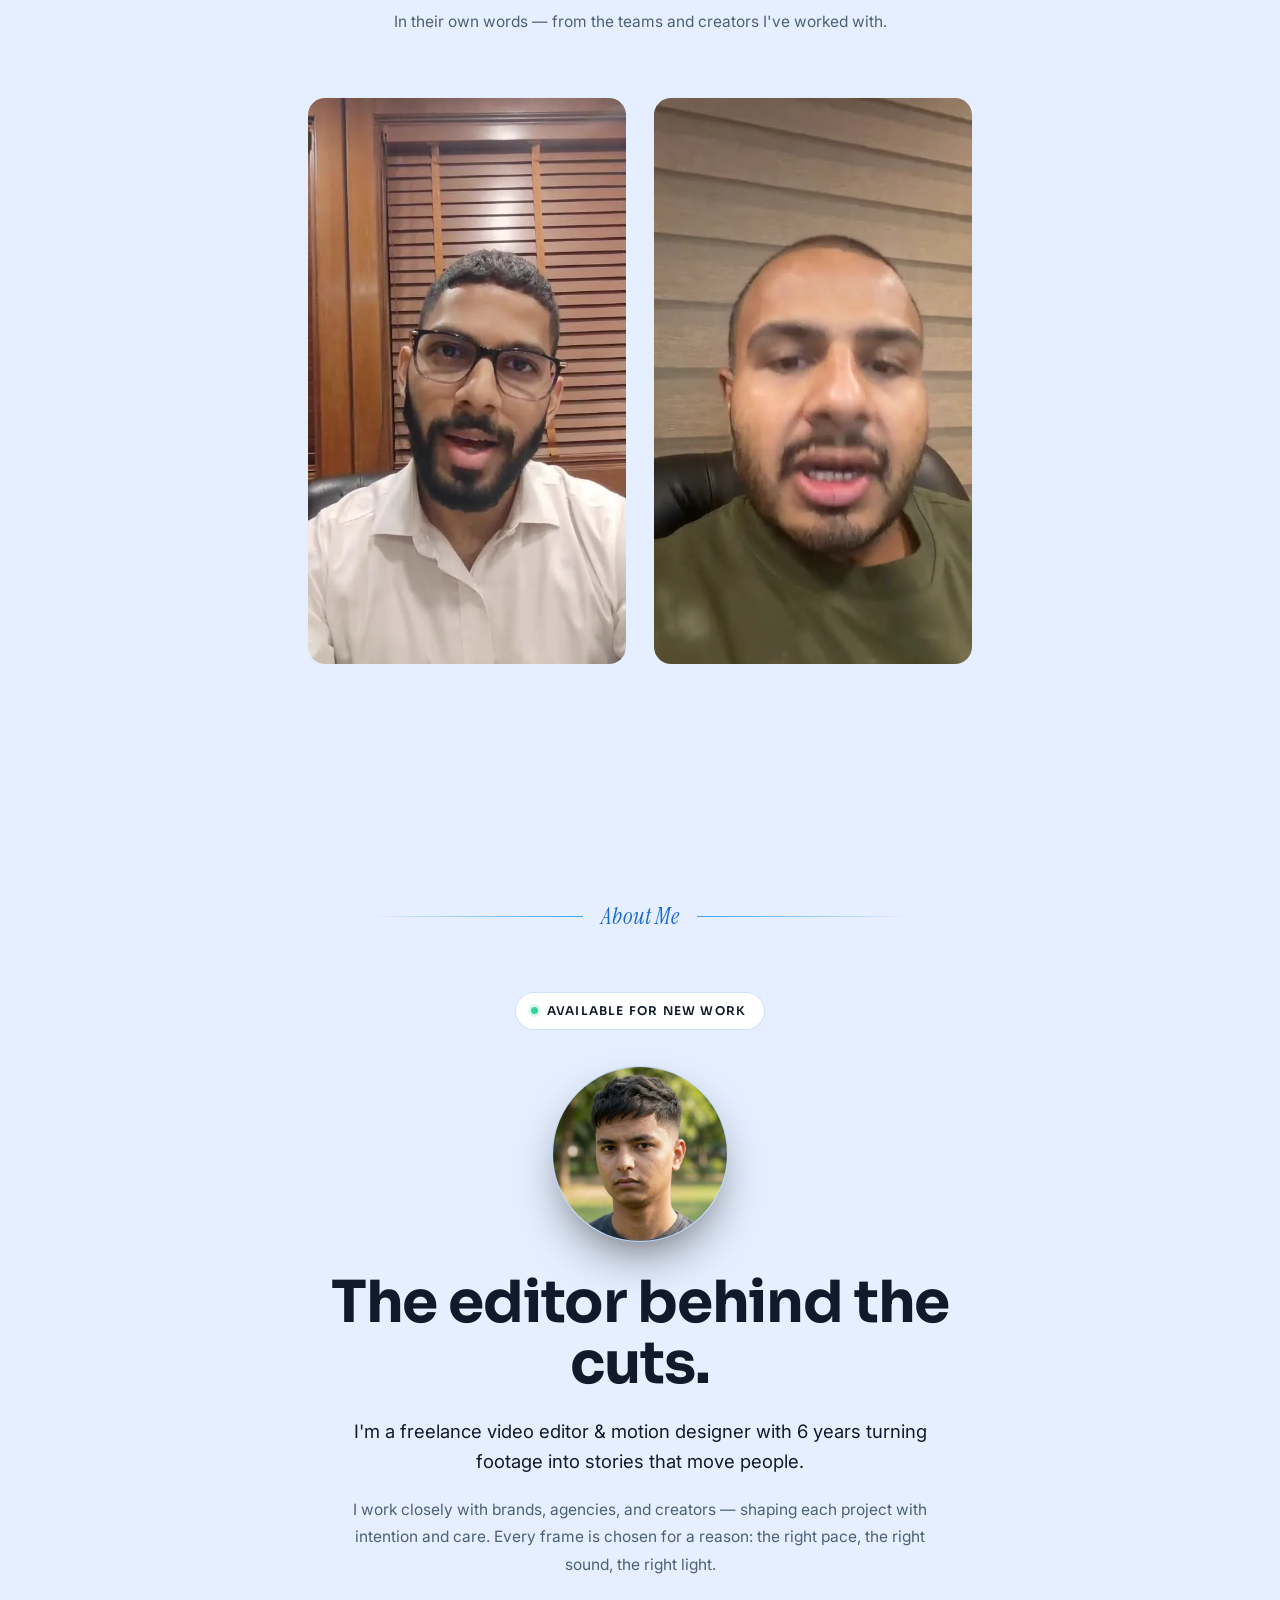
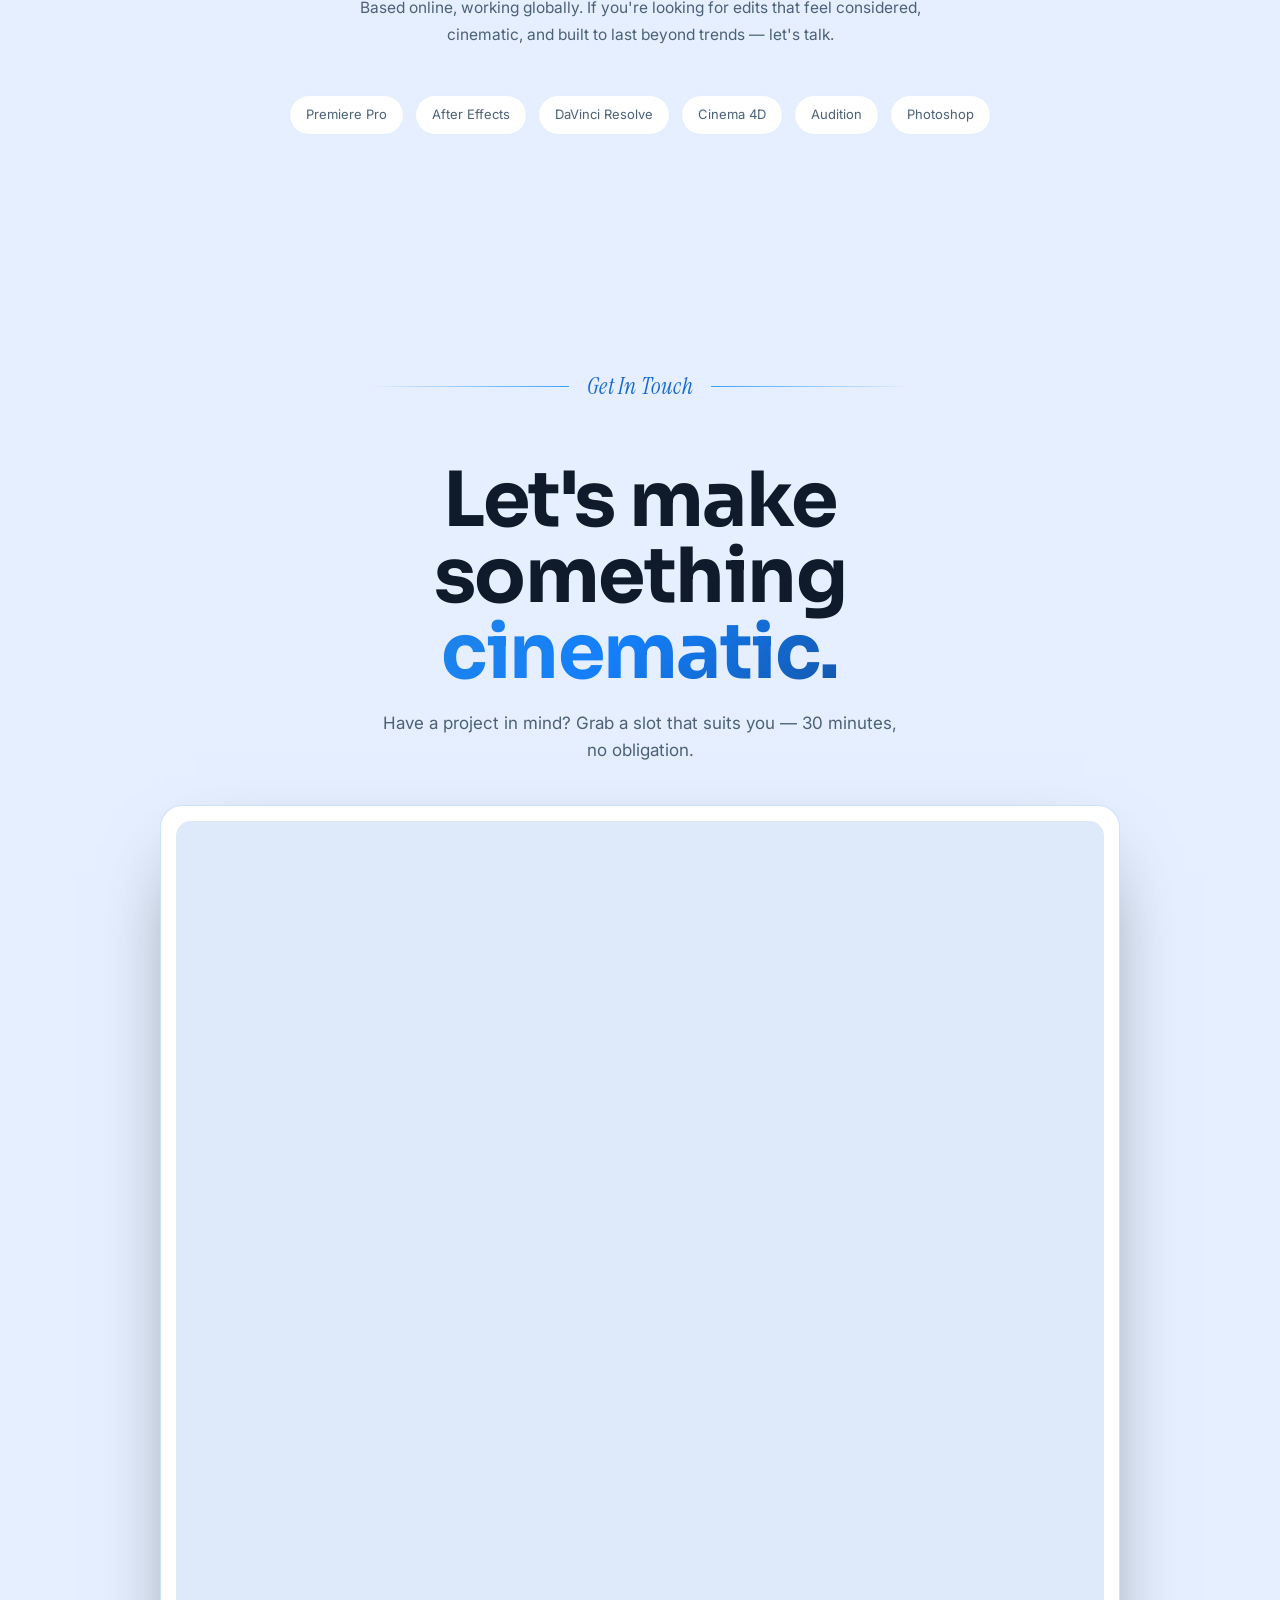
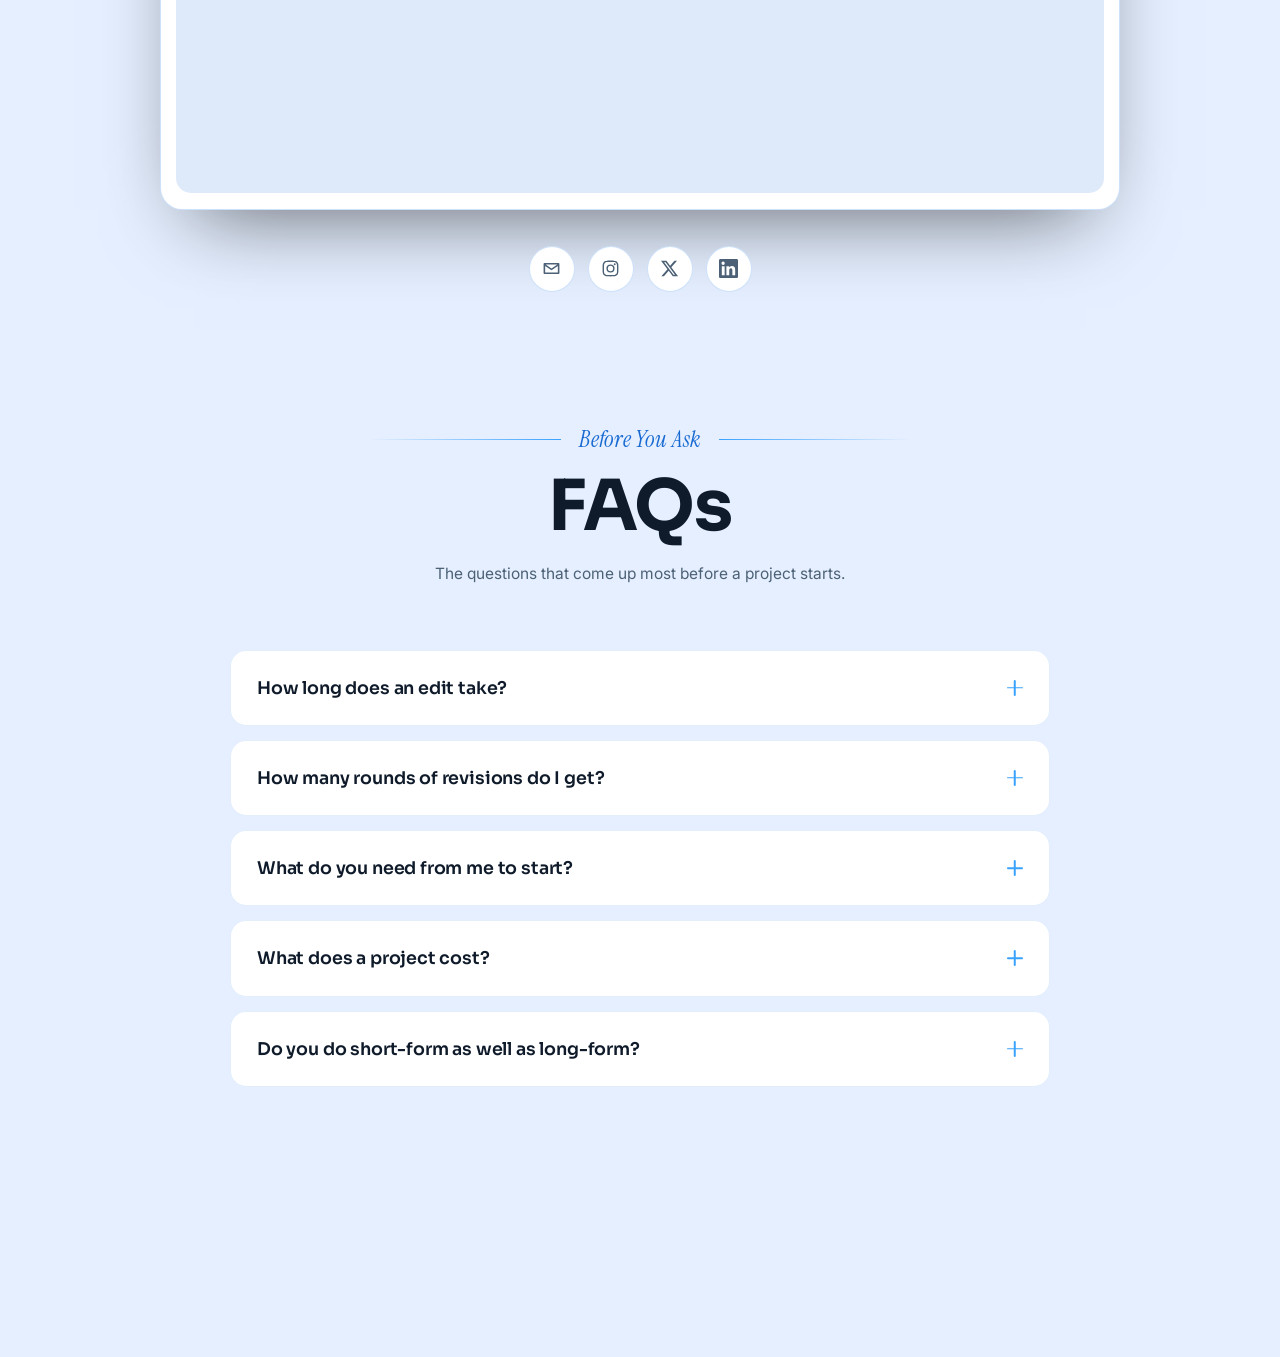
==== commit 5f289815: "Replace the hero gradient with a field of bars Rebuilt from the reference's own DOM rather than from" ====
--- a/TESTCOPY.html
+++ b/TESTCOPY.html
@@ -24,13 +24,12 @@
        revalidated but these are not, and an old script against new markup
        silently broke the whole video viewer once already. Bump it whenever
        anything in css/ or js/ changes. -->
-  <link rel="stylesheet" href="css/testcopy.css?v=2026-10-19f">
+  <link rel="stylesheet" href="css/testcopy.css?v=2026-10-20a">
   <!-- defer: both run after the document is parsed, in this order. The
        shader self-gates on readyState and main.js needs the DOM, so neither
        needs to block parsing. The theme script above stays inline on
        purpose — it has to set the class before the first paint. -->
-  <script src="js/testcopy-hero-shader.js?v=2026-10-19f" defer></script>
-  <script src="js/testcopy-main.js?v=2026-10-19f" defer></script>
+  <script src="js/testcopy-main.js?v=2026-10-20a" defer></script>
 
 </head>
 <body>
@@ -87,7 +86,26 @@
   <!-- chrome shader lives inside the hero and scrolls away with it; the mask on
        .hero-fx feathers its bottom edge into the orb background below -->
   <div class="hero-fx" aria-hidden="true">
-    <canvas id="bgfx"></canvas>
+    <!-- The hero field: bars rising from the bottom, each fading out upward,
+         gently breathing on a stagger. Replaces the WebGL gradient that used
+         to live here. Plain DOM, so it costs no canvas and no shader. -->
+    <div class="hero-bars">
+      <i style="--s:1;--d:0.0s"></i>
+      <i style="--s:0.882;--d:0.1s"></i>
+      <i style="--s:0.767;--d:0.2s"></i>
+      <i style="--s:0.658;--d:0.3s"></i>
+      <i style="--s:0.553;--d:0.4s"></i>
+      <i style="--s:0.456;--d:0.5s"></i>
+      <i style="--s:0.368;--d:0.6s"></i>
+      <i style="--s:0.3;--d:0.7s"></i>
+      <i style="--s:0.3;--d:0.8s"></i>
+      <i style="--s:0.3;--d:0.9s"></i>
+      <i style="--s:0.3;--d:1.0s"></i>
+      <i style="--s:0.3;--d:1.1s"></i>
+      <i style="--s:0.3;--d:1.2s"></i>
+      <i style="--s:0.3;--d:1.3s"></i>
+      <i style="--s:0.3;--d:1.4s"></i>
+    </div>
     <span class="hero-core"></span>
   </div>
   <div class="wrap hero-inner">
--- a/css/testcopy.css
+++ b/css/testcopy.css
@@ -14,6 +14,9 @@
   --line-strong:rgba(125, 193, 255, .28);
   --violet:#6dbaff;
   --violet-bright:#6797ff;
+  /* hero bars. Bright, because each bar fades to nothing on its way up
+     and the core scrim sits over the middle where the words are. */
+  --bar:#0099ff;
   /* accent used as TYPE. --violet-bright is tuned for borders and glows,
      which carry no contrast requirement; as text it fell under the floor. */
   --accent-ink:#73a4ff;
@@ -43,11 +46,6 @@
   /* marker highlight: a light violet block with dark ink on it */
   --mk-bg:#cddeff; --mk-ink:#053852; --mk-edge:#6797ff;
   --aura-scrim:rgba(0, 27, 44, .14);
-  /* the hero shader's three colours — js/hero-shader.js reads these, so the
-     shader is themed here with everything else rather than in the GLSL */
-  --fx-base:#00111d;
-  --fx-mid:#00528c;
-  --fx-high:#2773b3;
   --selection-bg:var(--violet-bright);
   --selection-color:#fff;
   --lb-veil:rgba(0, 7, 12, .9);
@@ -62,6 +60,7 @@
   --line-strong:rgba(27, 117, 230, .22);
   --violet:#147ffa;
   --violet-bright:#39a2ff;
+  --bar:#bcd9ff;   /* light: a tint, not a glow — it has no darkness to glow against */
   --accent-ink:#1364c6;
   --glow:#1769d1;
   --deep:#114587;
@@ -140,22 +139,39 @@
      field this dark and smooth the eye reads it as a horizontal line (a Mach
      band). Starting the fade with zero slope removes it. */
   -webkit-mask-image:linear-gradient(to bottom,
-    #000 0%, #000 48%, rgba(0,0,0,.991) 53.2%,
-    rgba(0,0,0,.942) 58.4%, rgba(0,0,0,.837) 63.6%, rgba(0,0,0,.683) 68.8%,
-    rgba(0,0,0,.5) 74%, rgba(0,0,0,.317) 79.2%, rgba(0,0,0,.163) 84.4%,
-    rgba(0,0,0,.058) 89.6%, rgba(0,0,0,.009) 94.8%, transparent 100%);
+    #000 0%, #000 82%, rgba(0,0,0,.982) 84%,
+    rgba(0,0,0,.896) 86%, rgba(0,0,0,.744) 88%, rgba(0,0,0,.552) 90%,
+    rgba(0,0,0,.352) 92%, rgba(0,0,0,.184) 94%, rgba(0,0,0,.064) 96%,
+    rgba(0,0,0,.008) 98%, transparent 100%);
   mask-image:linear-gradient(to bottom,
-    #000 0%, #000 48%, rgba(0,0,0,.991) 53.2%,
-    rgba(0,0,0,.942) 58.4%, rgba(0,0,0,.837) 63.6%, rgba(0,0,0,.683) 68.8%,
-    rgba(0,0,0,.5) 74%, rgba(0,0,0,.317) 79.2%, rgba(0,0,0,.163) 84.4%,
-    rgba(0,0,0,.058) 89.6%, rgba(0,0,0,.009) 94.8%, transparent 100%)}
+    #000 0%, #000 82%, rgba(0,0,0,.982) 84%,
+    rgba(0,0,0,.896) 86%, rgba(0,0,0,.744) 88%, rgba(0,0,0,.552) 90%,
+    rgba(0,0,0,.352) 92%, rgba(0,0,0,.184) 94%, rgba(0,0,0,.064) 96%,
+    rgba(0,0,0,.008) 98%, transparent 100%)}
+/* ============ HERO BARS ============
+   A row of bars standing on the floor of the hero, each one a gradient that
+   fades out on the way up, breathing on a stagger. --s is the bar's resting
+   height and --d its delay, both set per bar in the markup.
+   transform and opacity only, so the whole thing stays on the compositor. */
+.hero-bars{position:absolute;inset:0;display:flex;align-items:flex-end;
+  opacity:.62;pointer-events:none}
+.hero-bars i{flex:1 0 calc(100%/15);max-width:calc(100%/15);height:100%;
+  transform:scaleY(var(--s,1));transform-origin:bottom;
+  background:linear-gradient(to top,var(--bar),transparent);
+  animation:barBreathe 2.4s var(--d,0s) ease-in-out infinite alternate}
+@keyframes barBreathe{to{transform:scaleY(calc(var(--s,1) * .72))}}
+/* light has far less room before the bars start competing with the type */
+html.light .hero-bars{opacity:.5}
+@media(max-width:600px){
+  /* 15 bars across a phone is stripes, not a skyline */
+  .hero-bars i:nth-child(n+9){display:none}
+  .hero-bars i{flex-basis:calc(100%/8);max-width:calc(100%/8)}
+}
+
 /* lift the copy above the canvas WITHOUT changing how it's positioned —
    .scroll-hint is absolute, and forcing it to relative drops it into flow */
 .hero-inner{position:relative;z-index:1}
 .hero .scroll-hint{z-index:1}
-#bgfx{position:absolute;inset:0;width:100%;height:100%;display:block;
-  opacity:0;transition:opacity 1.1s ease}
-#bgfx.on{opacity:1}
 /* Light core only. A heavy core was flattening the whole shader — text is
    protected locally with text-shadow instead, which darkens only behind the
    glyphs rather than dimming the entire background. */
@@ -700,18 +716,11 @@
 html.light .theme-toggle .toggle-knob{transform:translateX(24px)}
 .theme-toggle:hover{border-color:var(--violet-bright);box-shadow:0 0 12px rgba(77,134,255,.2)}
 /* light theme specific overrides */
-/* No shader in light theme. Its palette is hard-coded near-black in the
-   fragment shader, so it read as a dark band across a white page. What is
-   left is .hero-fx's own tint with the white .hero-core pooled over it —
-   still a soft field, just a light one. js/hero-shader.js stops drawing
-   while this is hidden so nothing renders off-screen at 60fps. */
-/* ===== Light theme carries no background gradient =====
-   The shader, the drifting orbs, the hero wash and the About fade are all
-   devices for a dark page, where a soft glow reads as depth. Over near-white
-   they read as a dirty violet haze instead. Light is flat on purpose: the
-   colour comes from the type, the marker and the cards.
-   js/hero-shader.js also stops drawing while the canvas is hidden. */
-html.light #bgfx.on{opacity:0}
+/* ===== Light theme carries no background WASH =====
+   The drifting orbs, the hero tint and the About fade are devices for a dark
+   page, where a soft glow reads as depth. Over near-white they read as a
+   dirty haze instead, so they are off here. The hero bars are not a wash —
+   they are a drawn graphic, and they stay, just quieter. */
 html.light .hero-fx{background:transparent}
 html.light .hero-core{display:none}
 html.light .hero-inner h1 b:not(.grad){text-shadow:0 2px 8px rgba(239,245,254,.75)}
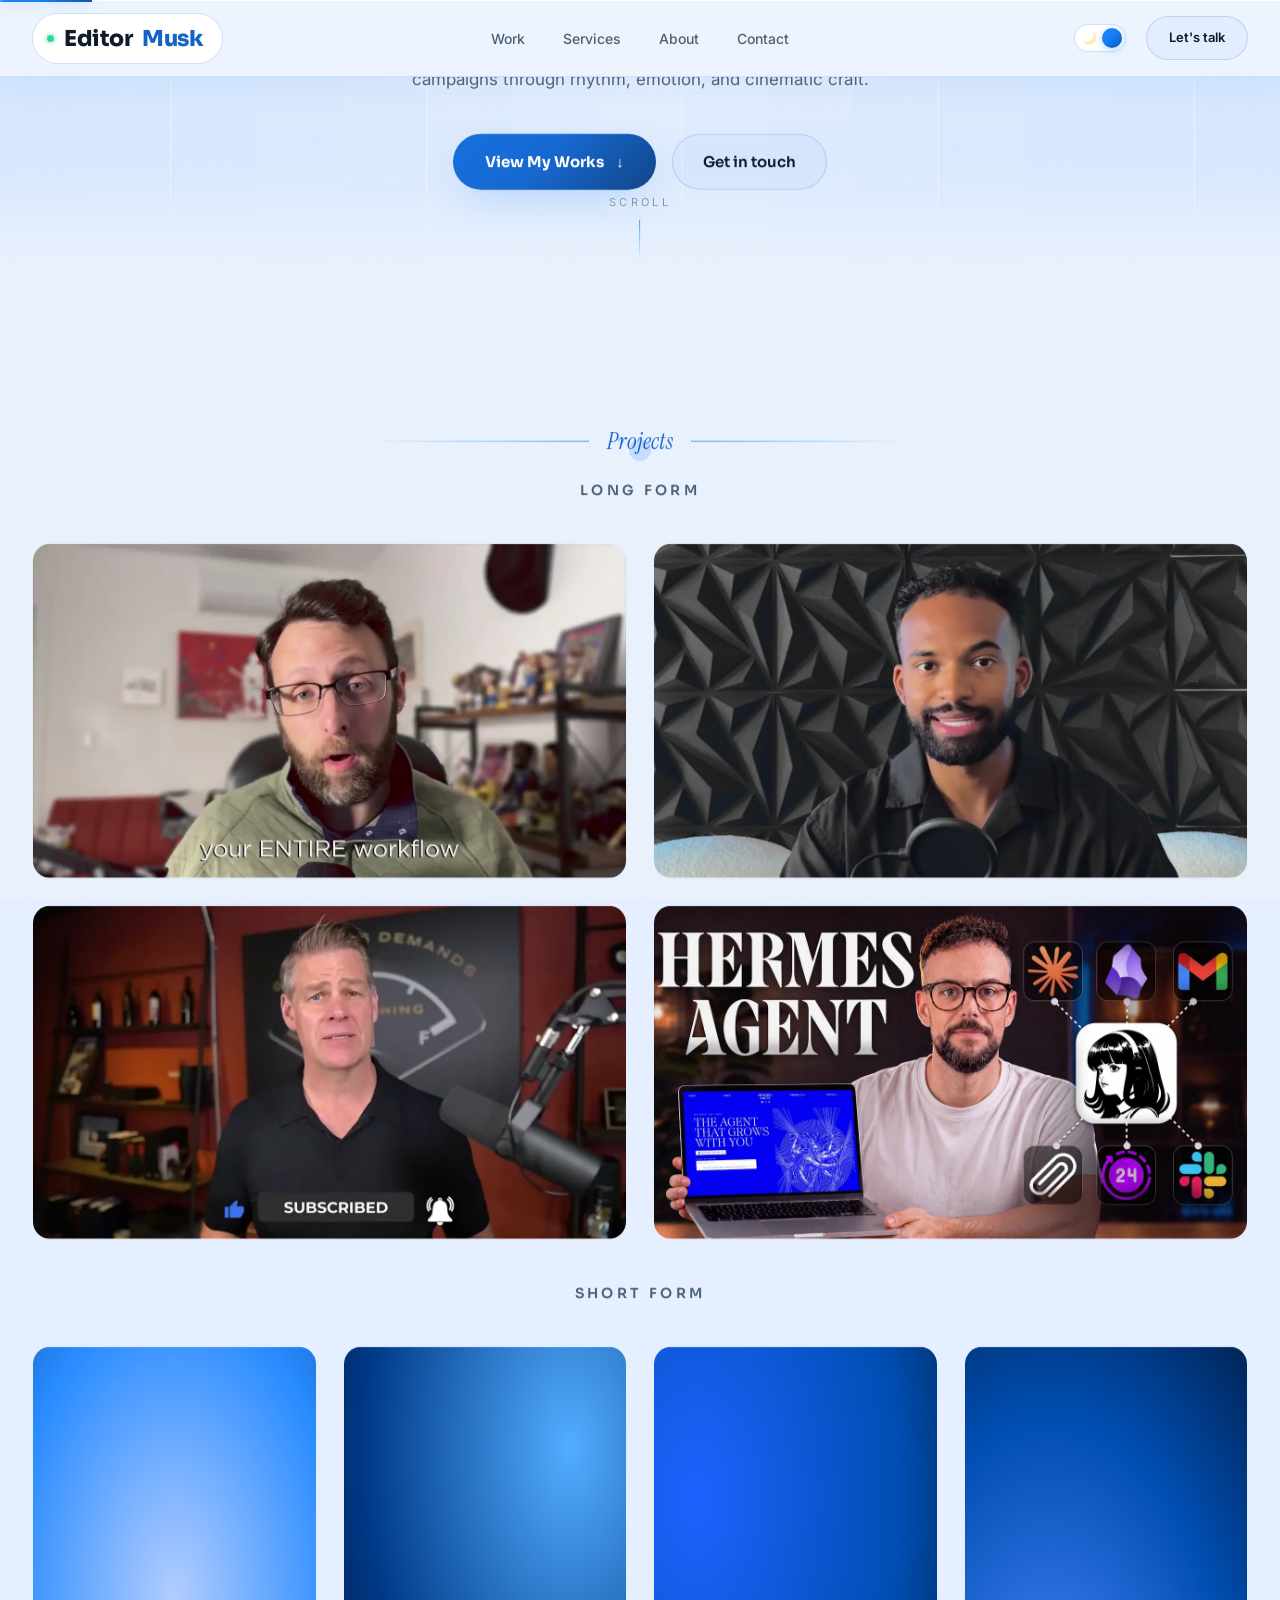
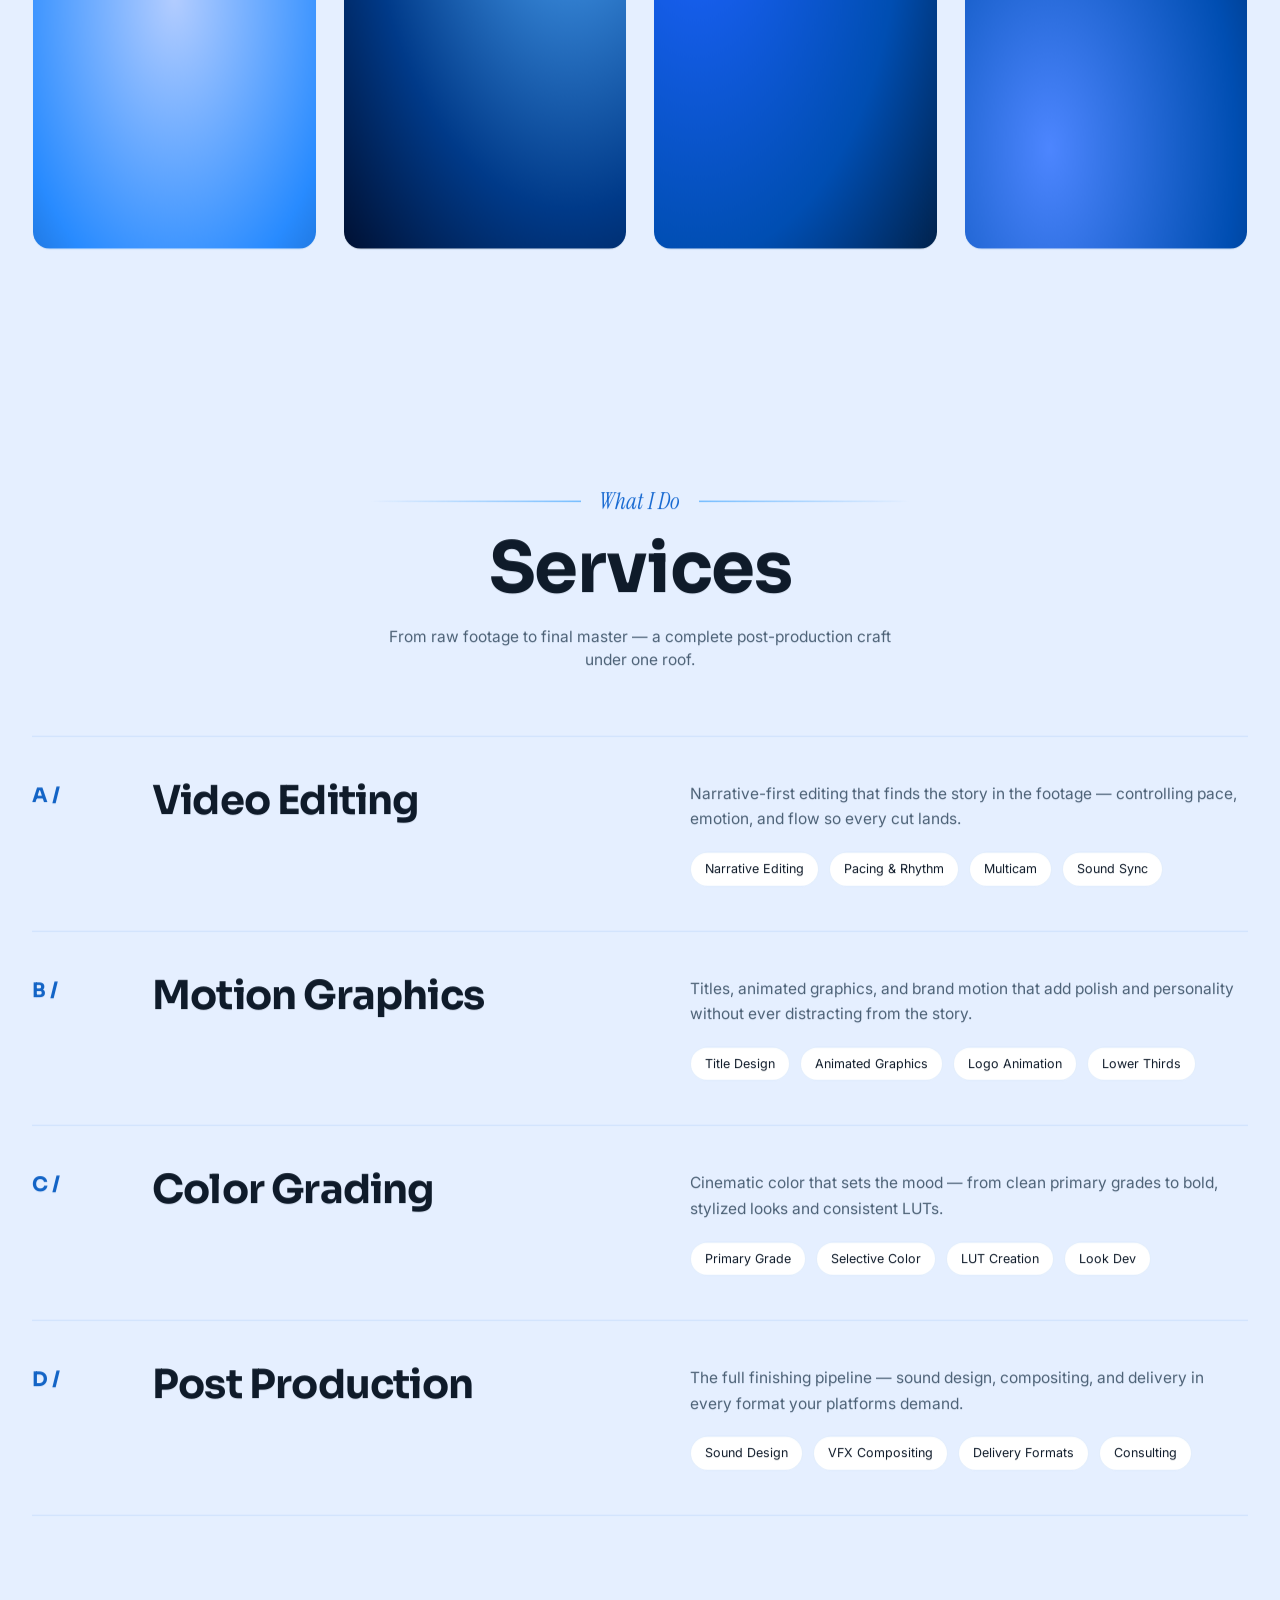
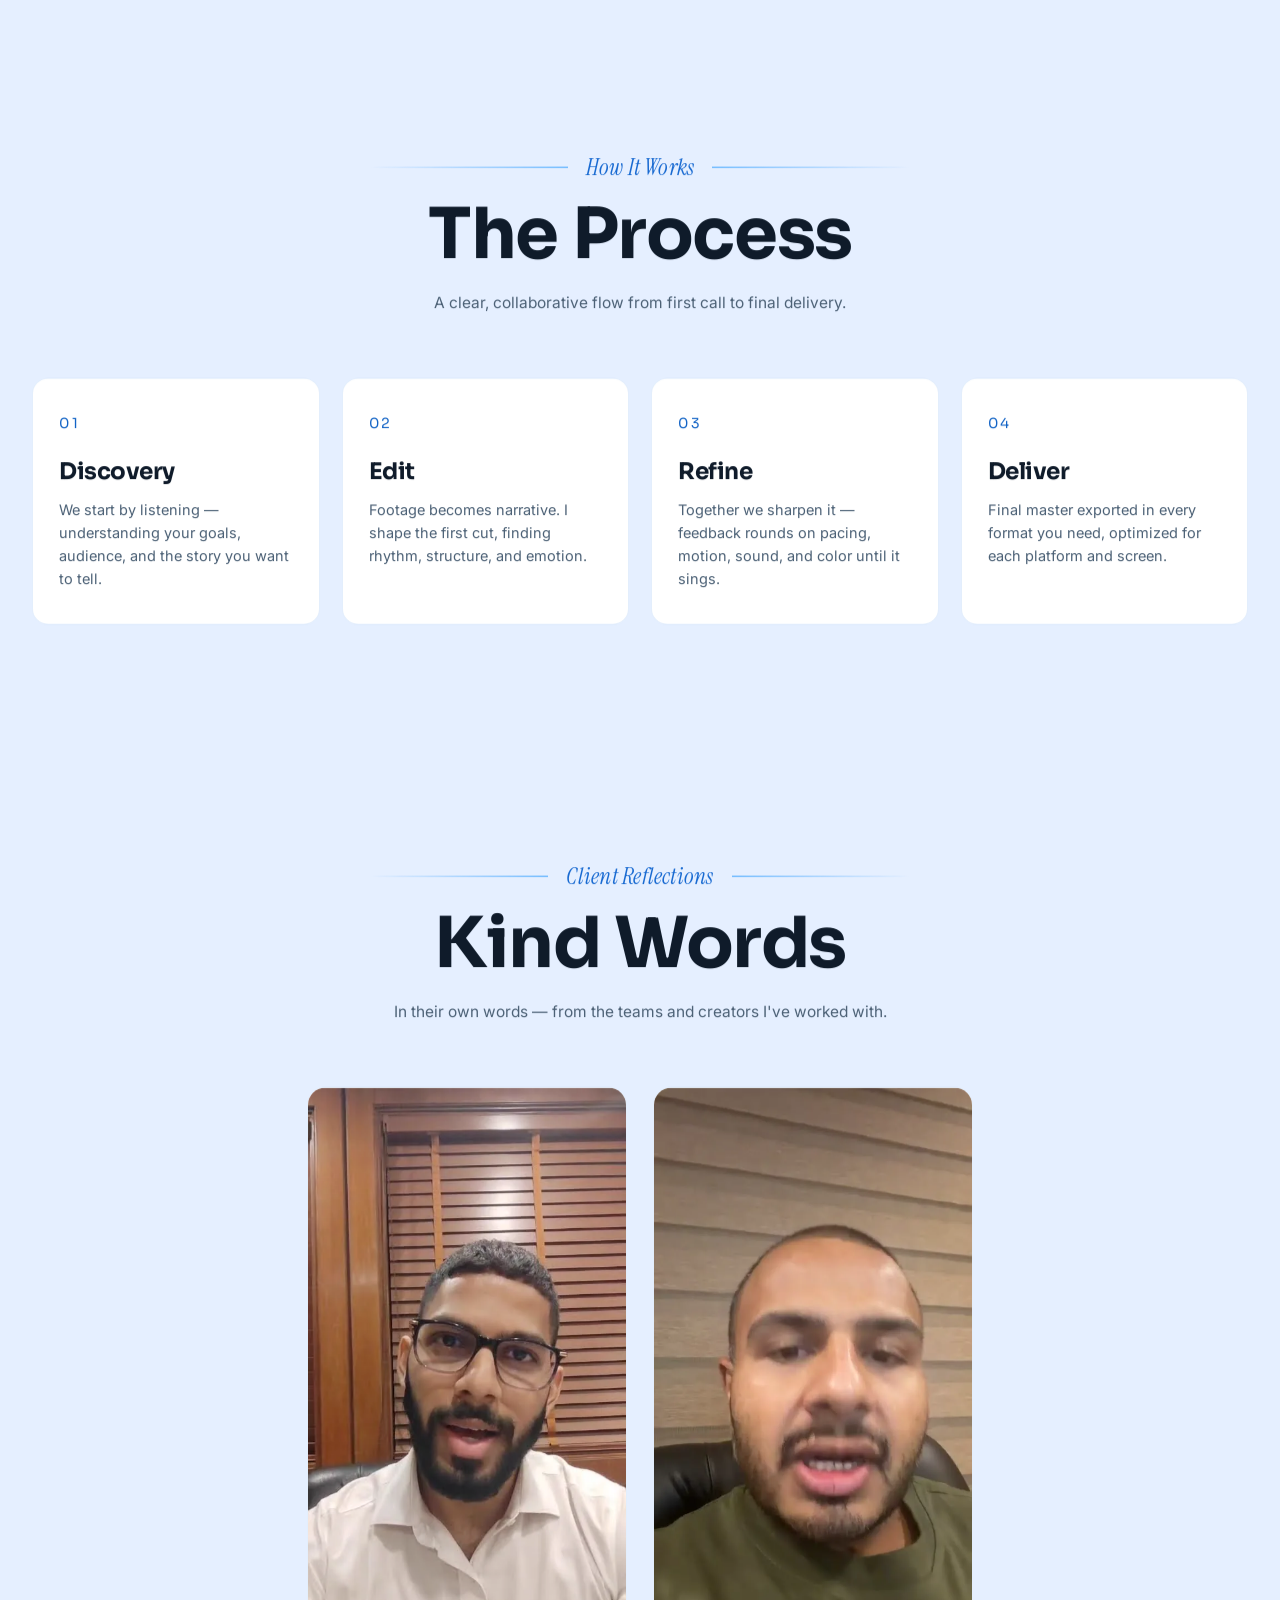
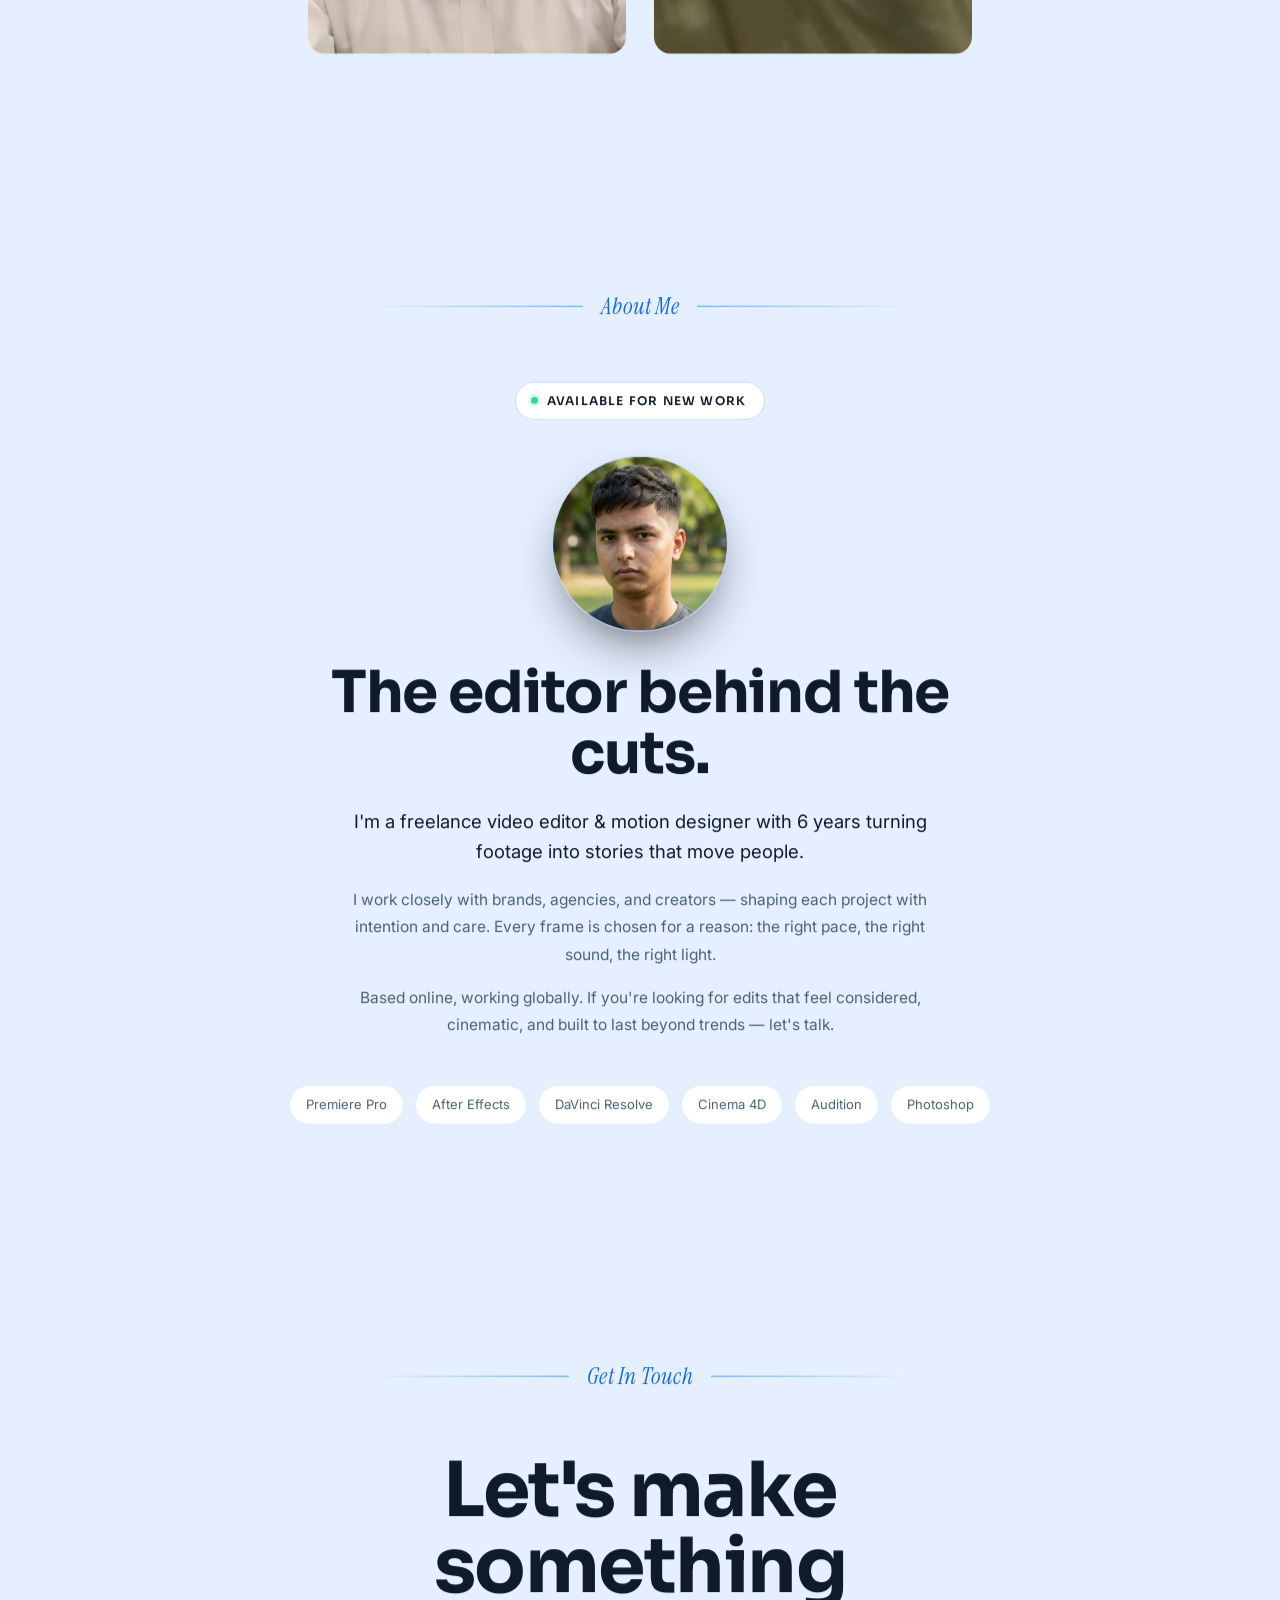
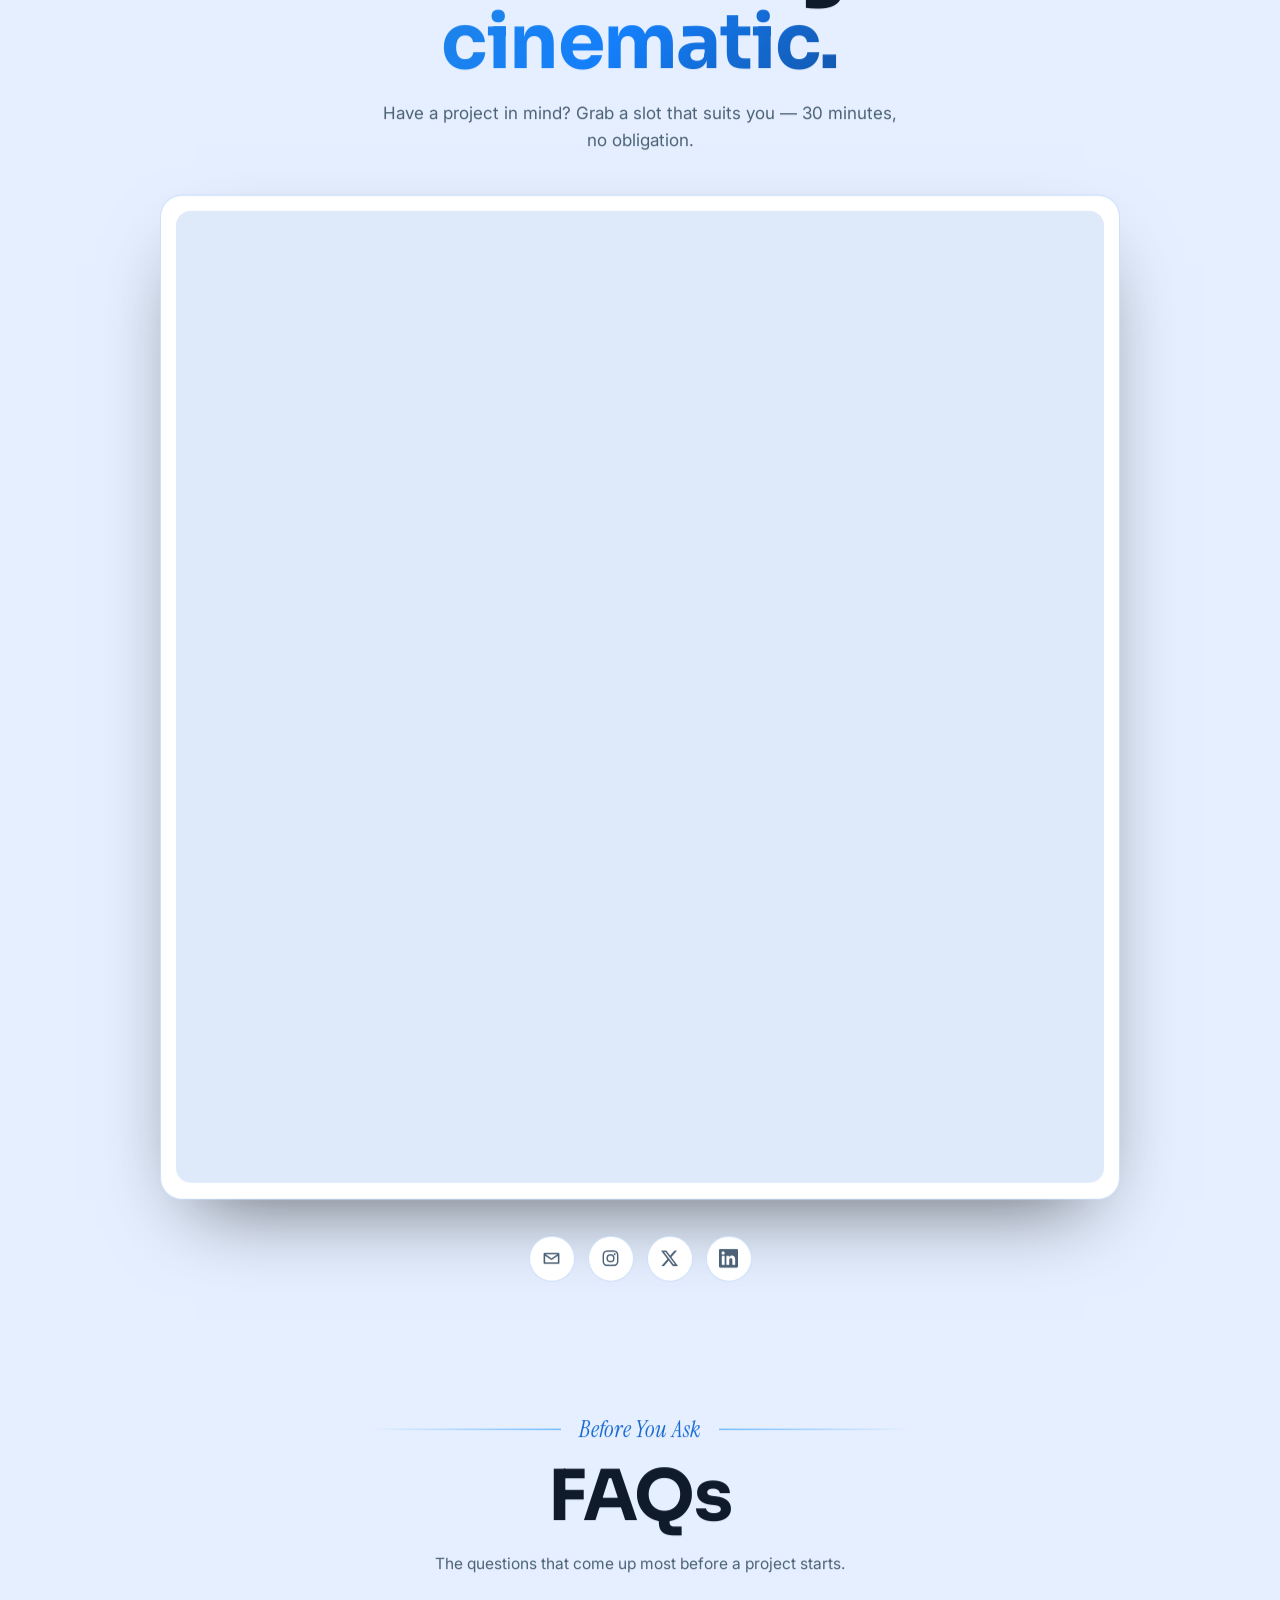
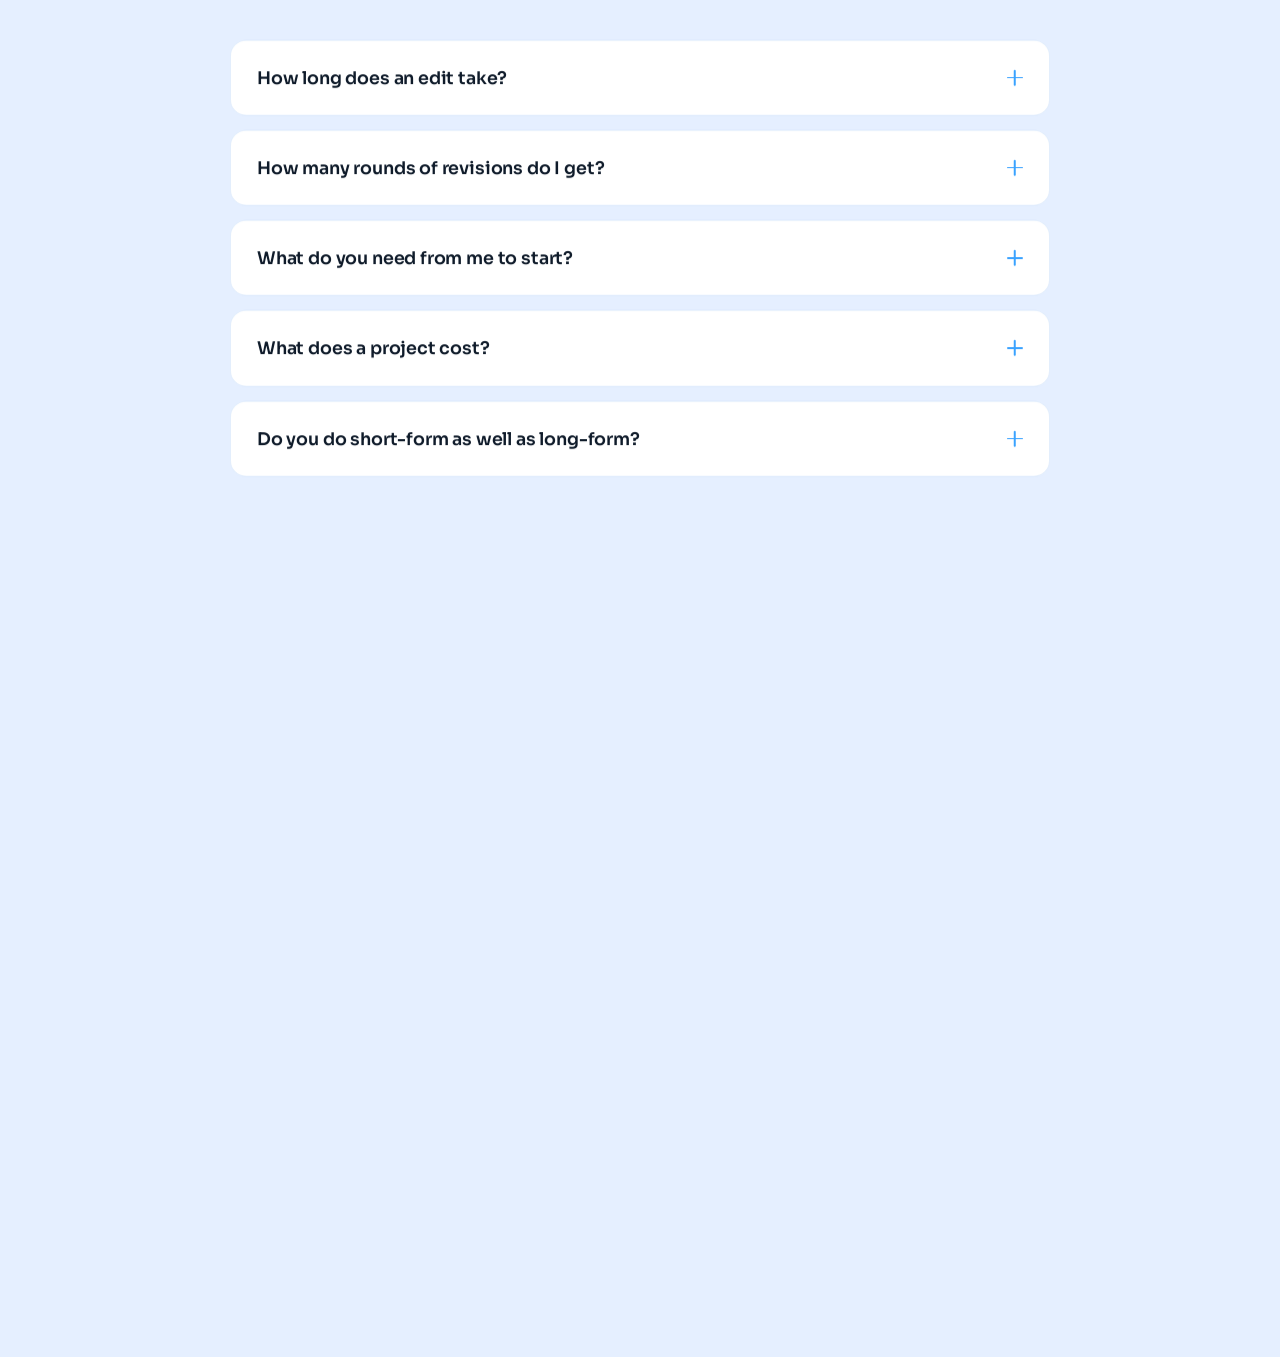
==== commit 5a1644d7: "Spread the hero bars across the full width They only showed on the left because that is literally wh" ====
--- a/TESTCOPY.html
+++ b/TESTCOPY.html
@@ -24,12 +24,12 @@
        revalidated but these are not, and an old script against new markup
        silently broke the whole video viewer once already. Bump it whenever
        anything in css/ or js/ changes. -->
-  <link rel="stylesheet" href="css/testcopy.css?v=2026-10-20a">
+  <link rel="stylesheet" href="css/testcopy.css?v=2026-10-20b">
   <!-- defer: both run after the document is parsed, in this order. The
        shader self-gates on readyState and main.js needs the DOM, so neither
        needs to block parsing. The theme script above stays inline on
        purpose — it has to set the class before the first paint. -->
-  <script src="js/testcopy-main.js?v=2026-10-20a" defer></script>
+  <script src="js/testcopy-main.js?v=2026-10-20b" defer></script>
 
 </head>
 <body>
@@ -91,20 +91,20 @@
          to live here. Plain DOM, so it costs no canvas and no shader. -->
     <div class="hero-bars">
       <i style="--s:1;--d:0.0s"></i>
-      <i style="--s:0.882;--d:0.1s"></i>
-      <i style="--s:0.767;--d:0.2s"></i>
-      <i style="--s:0.658;--d:0.3s"></i>
-      <i style="--s:0.553;--d:0.4s"></i>
-      <i style="--s:0.456;--d:0.5s"></i>
-      <i style="--s:0.368;--d:0.6s"></i>
-      <i style="--s:0.3;--d:0.7s"></i>
-      <i style="--s:0.3;--d:0.8s"></i>
-      <i style="--s:0.3;--d:0.9s"></i>
-      <i style="--s:0.3;--d:1.0s"></i>
-      <i style="--s:0.3;--d:1.1s"></i>
-      <i style="--s:0.3;--d:1.2s"></i>
-      <i style="--s:0.3;--d:1.3s"></i>
-      <i style="--s:0.3;--d:1.4s"></i>
+      <i style="--s:0.843;--d:0.1s"></i>
+      <i style="--s:0.7;--d:0.2s"></i>
+      <i style="--s:0.574;--d:0.3s"></i>
+      <i style="--s:0.466;--d:0.4s"></i>
+      <i style="--s:0.377;--d:0.5s"></i>
+      <i style="--s:0.312;--d:0.6s"></i>
+      <i style="--s:0.28;--d:0.7s"></i>
+      <i style="--s:0.312;--d:0.8s"></i>
+      <i style="--s:0.377;--d:0.9s"></i>
+      <i style="--s:0.466;--d:1.0s"></i>
+      <i style="--s:0.574;--d:1.1s"></i>
+      <i style="--s:0.7;--d:1.2s"></i>
+      <i style="--s:0.843;--d:1.3s"></i>
+      <i style="--s:1;--d:1.4s"></i>
     </div>
     <span class="hero-core"></span>
   </div>
--- a/css/testcopy.css
+++ b/css/testcopy.css
@@ -75,7 +75,10 @@
      under the 3:1 floor for large text. #1f84e8 is 3.28:1 and still reads
      as the light end of the sweep. */
   --grad:linear-gradient(135deg,#1f84e8 0%,#147ffa 45%,#1356aa 100%);
-  --grad-btn:linear-gradient(135deg,#147ffa 0%,#1769d1 45%,#114587 100%);
+  /* First stop darkened from #147ffa, which put the white button label at
+     3.86:1 — under 4.5, and 15px bold does not qualify as large text.
+     #1570dd is 4.78:1 and still the bright end of the sweep. */
+  --grad-btn:linear-gradient(135deg,#1570dd 0%,#1769d1 45%,#114587 100%);
   --header-bg:rgba(239,245,254,.72);
   --header-bg-scrolled:rgba(239,245,254,.92);
   --header-border:rgba(27,117,230,.08);
@@ -162,11 +165,9 @@
 @keyframes barBreathe{to{transform:scaleY(calc(var(--s,1) * .72))}}
 /* light has far less room before the bars start competing with the type */
 html.light .hero-bars{opacity:.5}
-@media(max-width:600px){
-  /* 15 bars across a phone is stripes, not a skyline */
-  .hero-bars i:nth-child(n+9){display:none}
-  .hero-bars i{flex-basis:calc(100%/8);max-width:calc(100%/8)}
-}
+/* No phone override: the field is symmetric now, and hiding the tail would
+   lop one side off it. Fifteen bars across 375px is 25px each, which is fine
+   for something this soft — it reads as texture rather than stripes. */
 
 /* lift the copy above the canvas WITHOUT changing how it's positioned —
    .scroll-hint is absolute, and forcing it to relative drops it into flow */
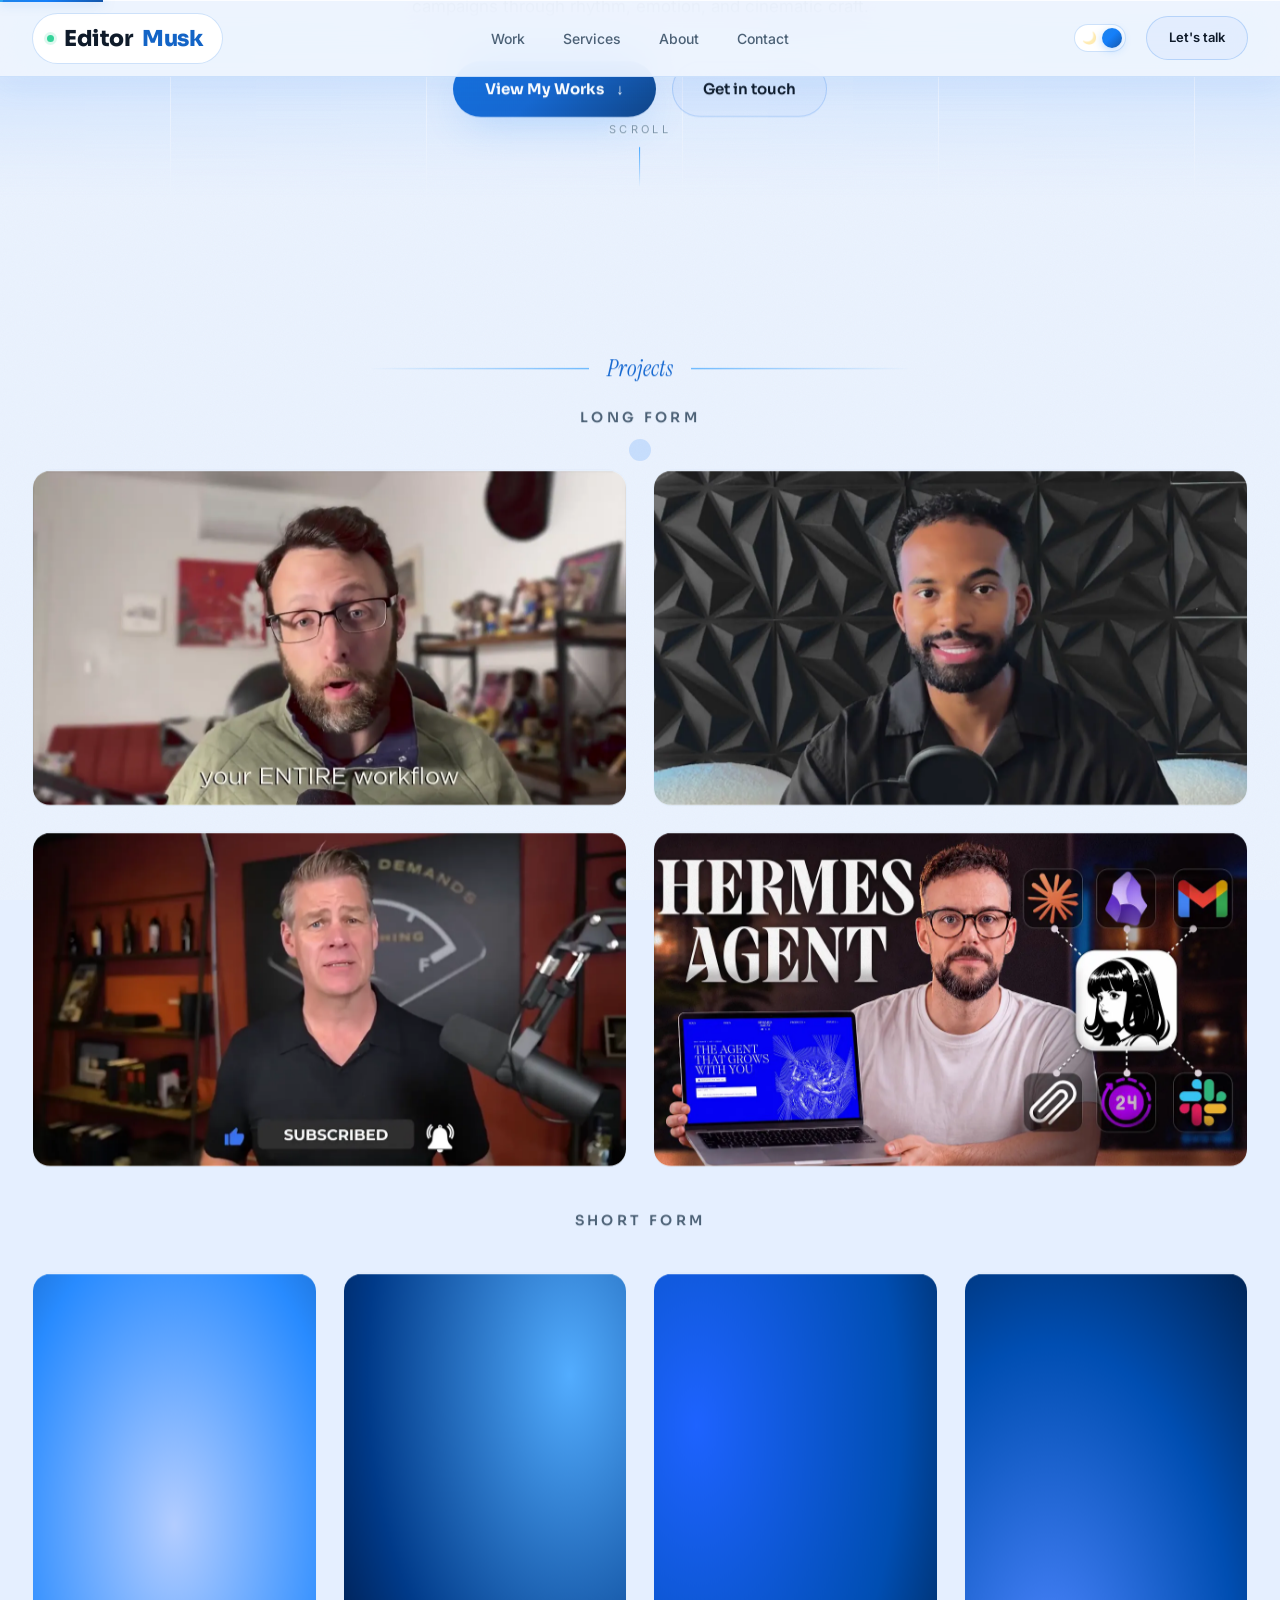
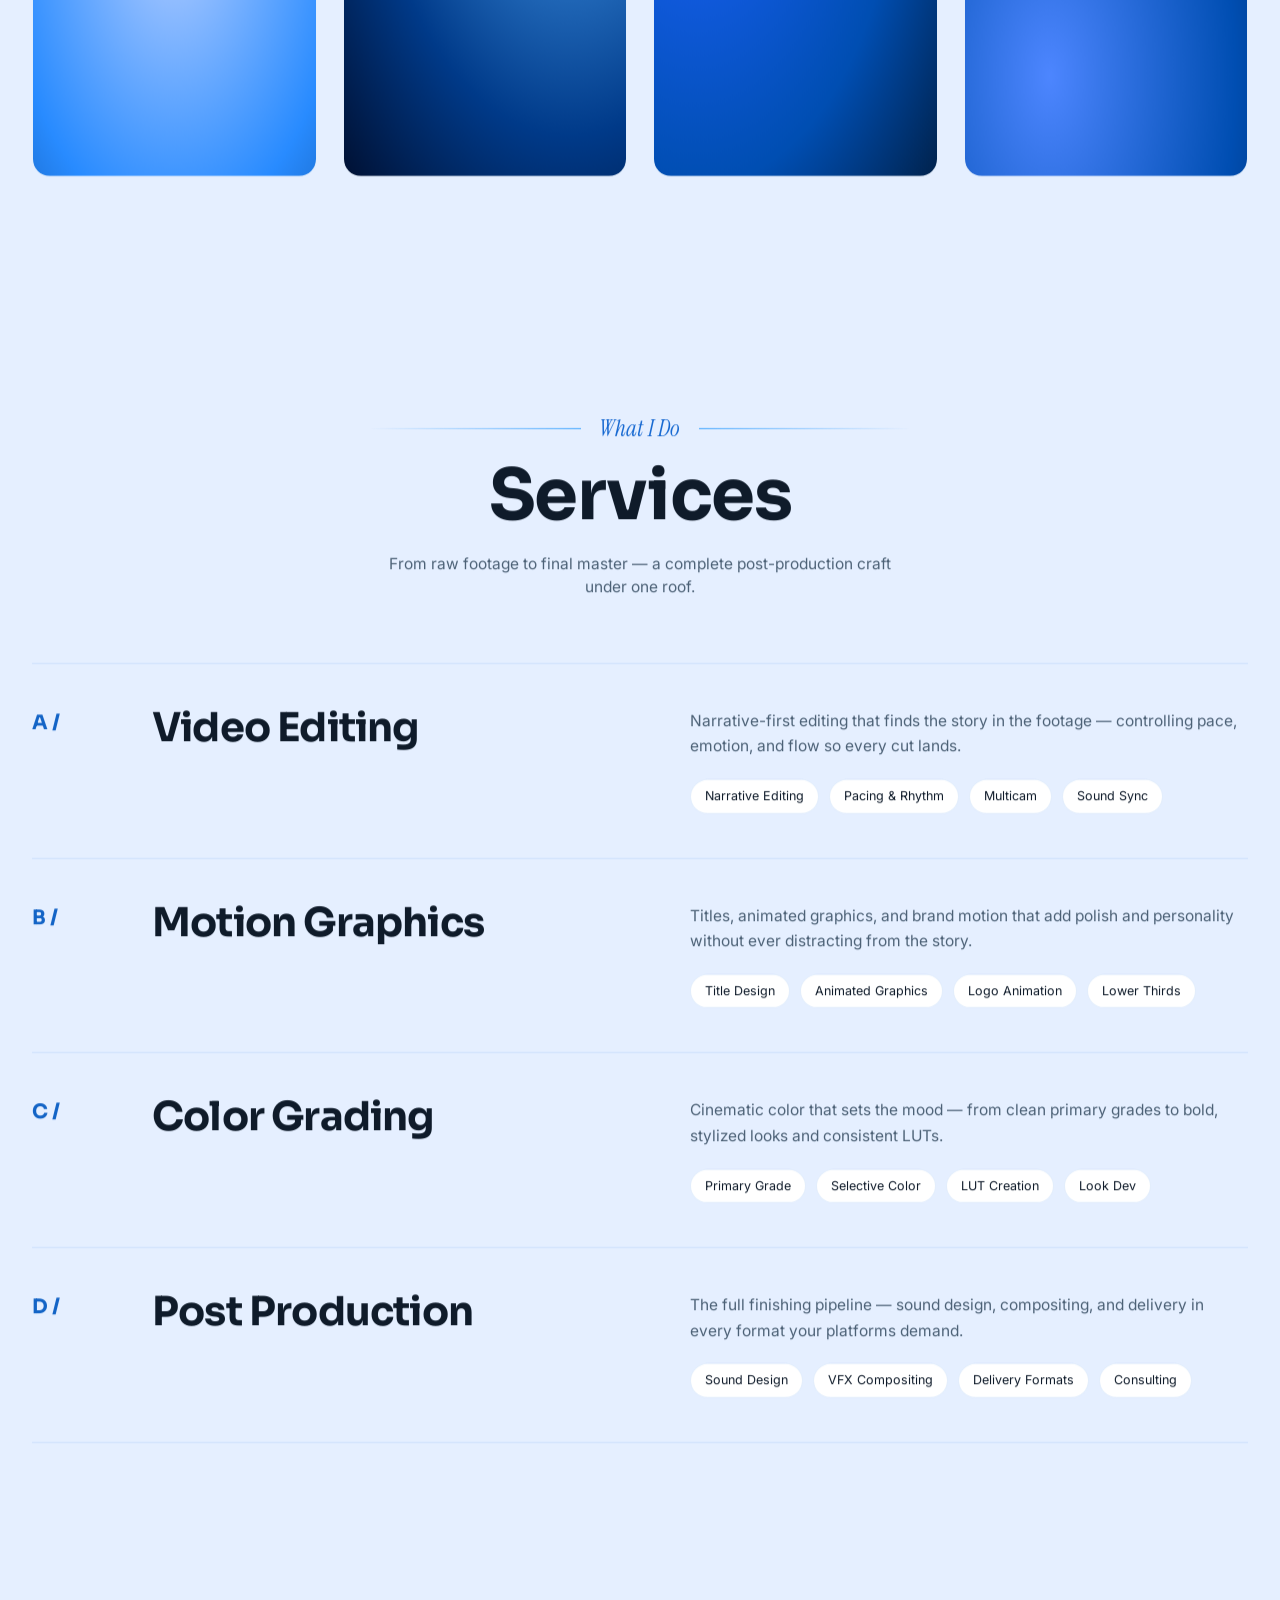
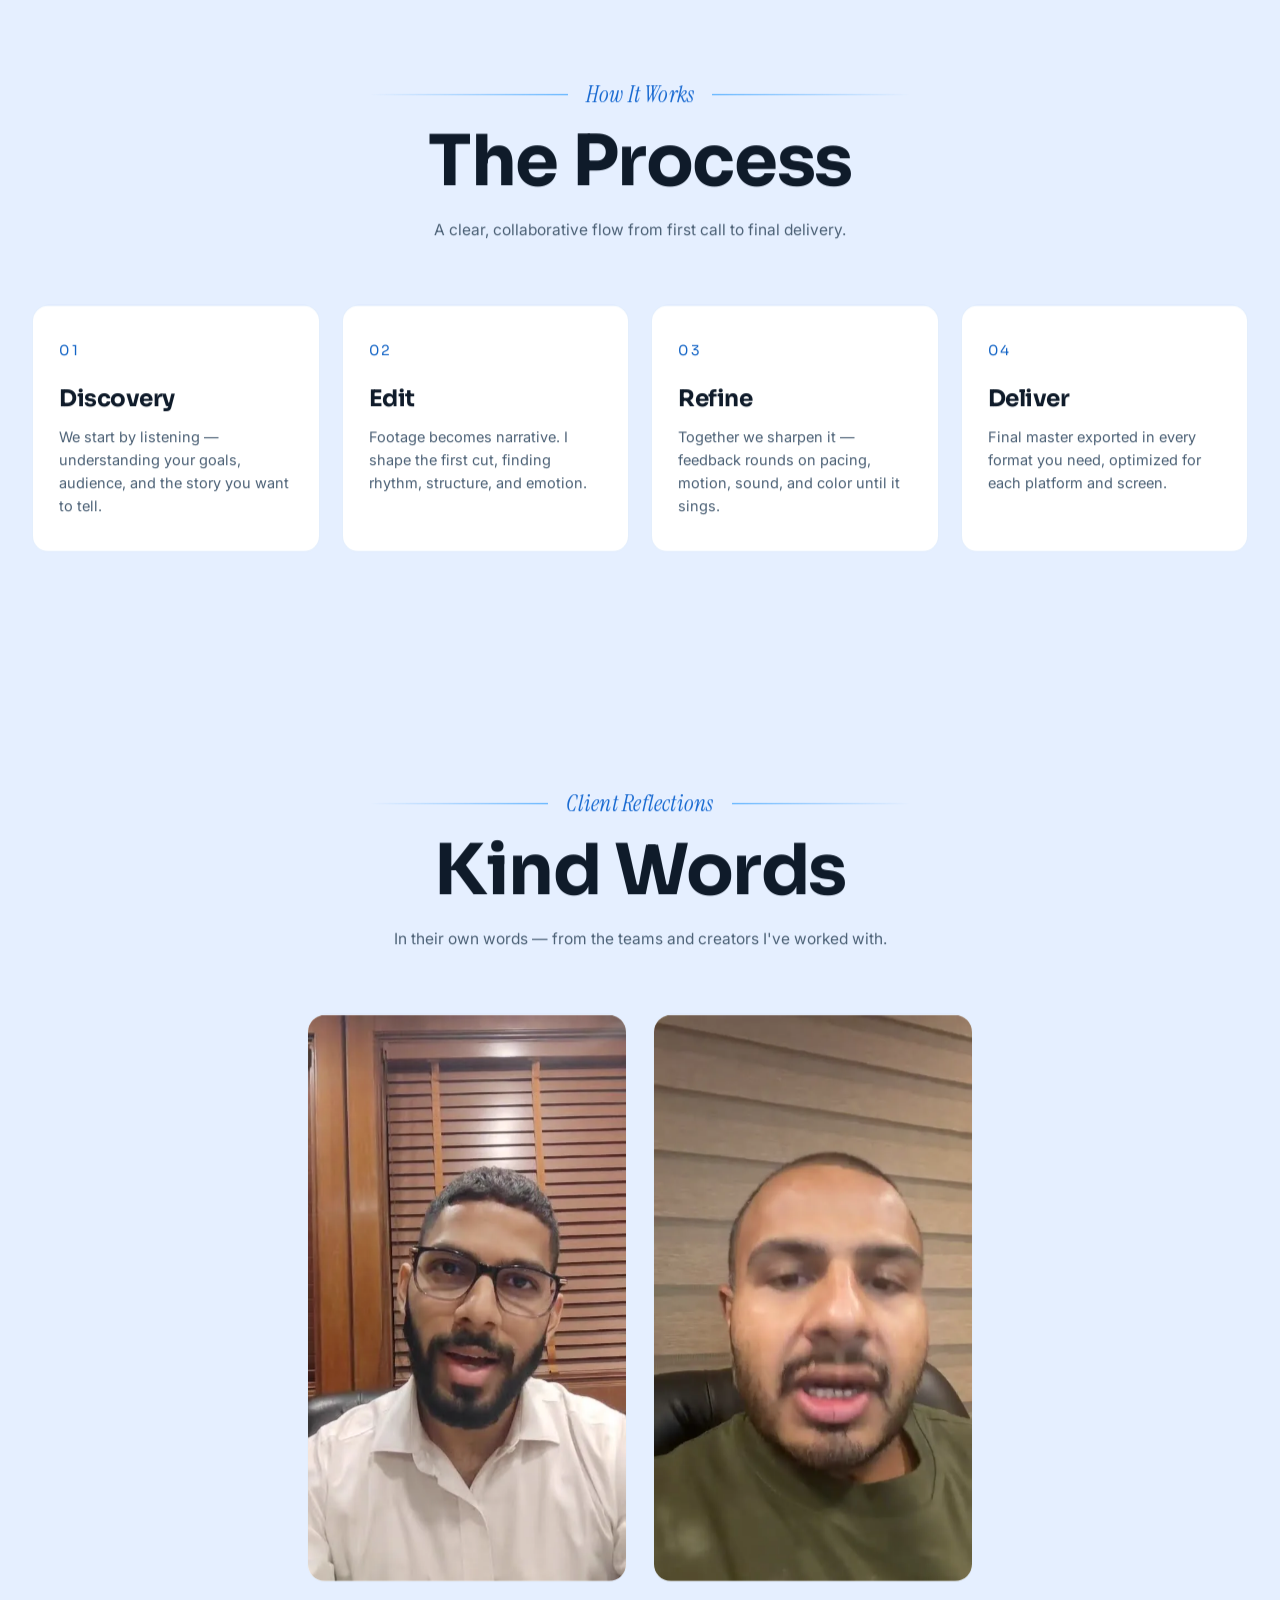
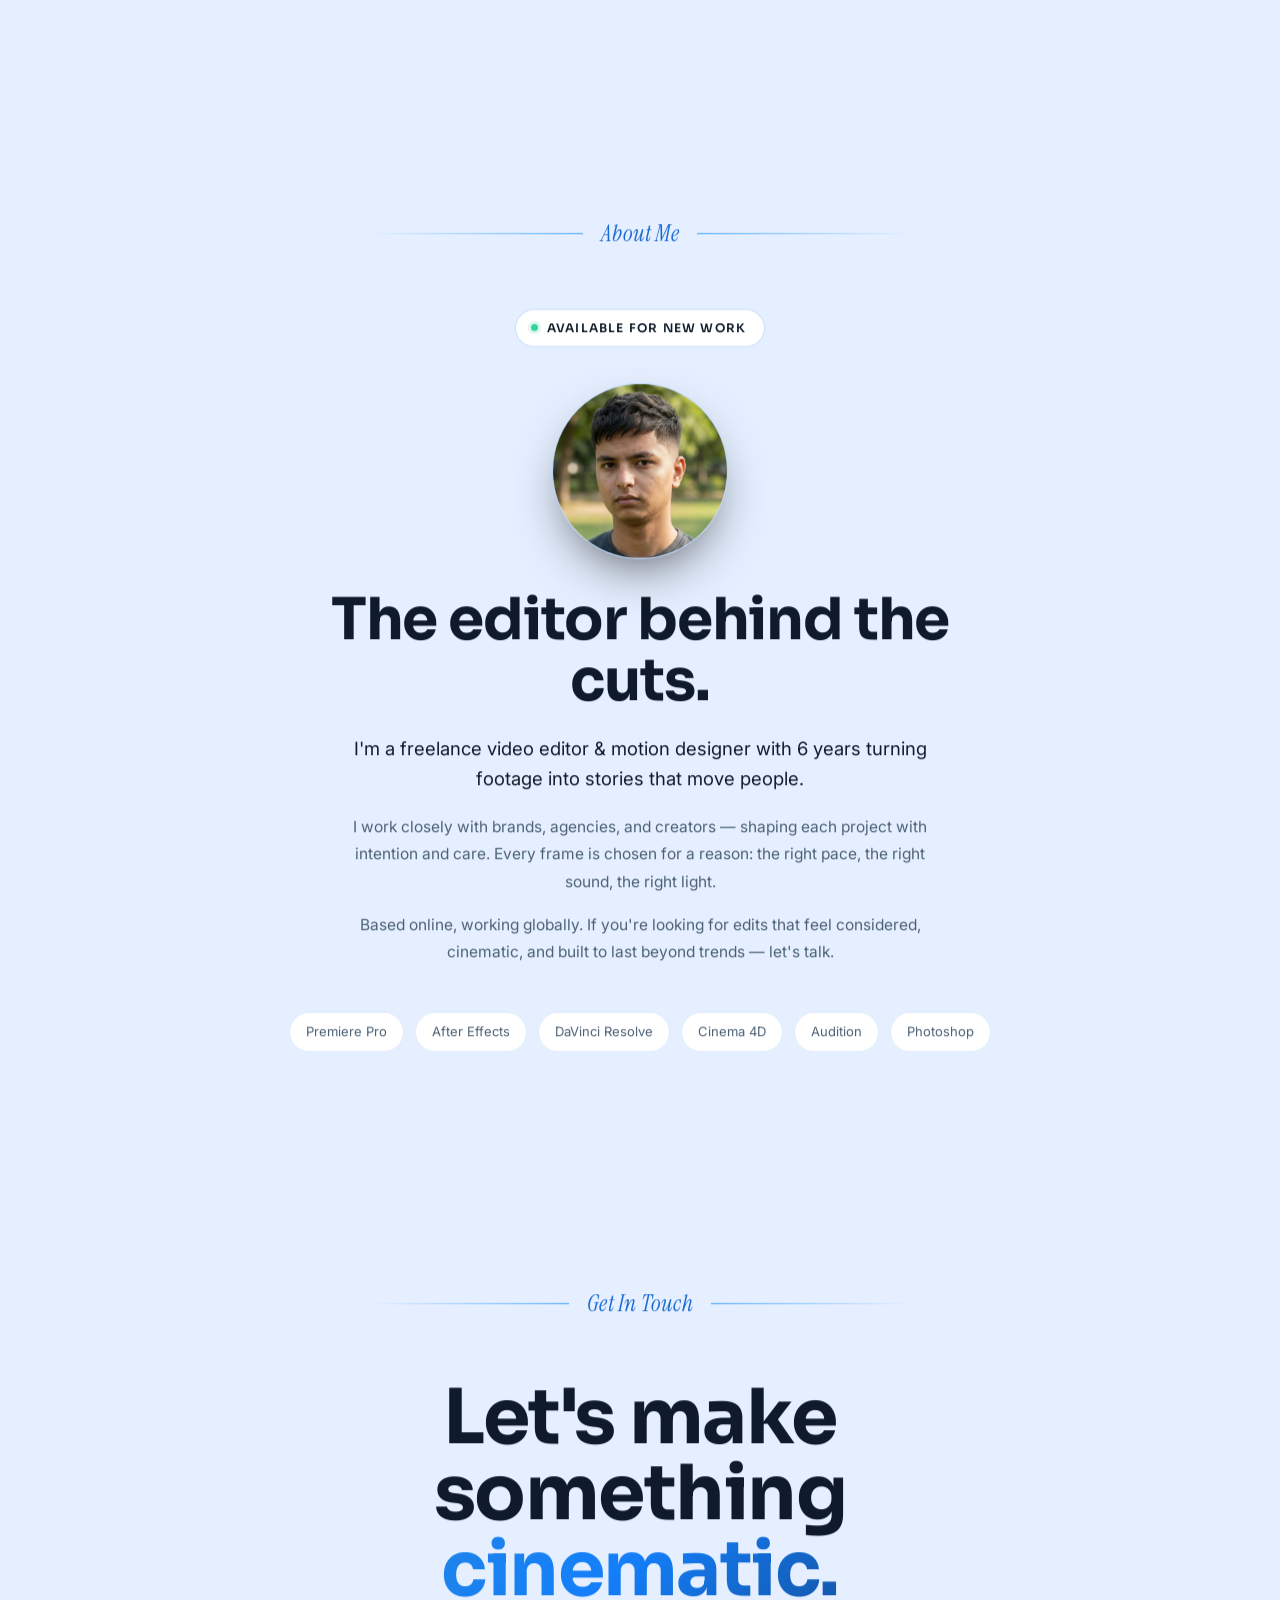
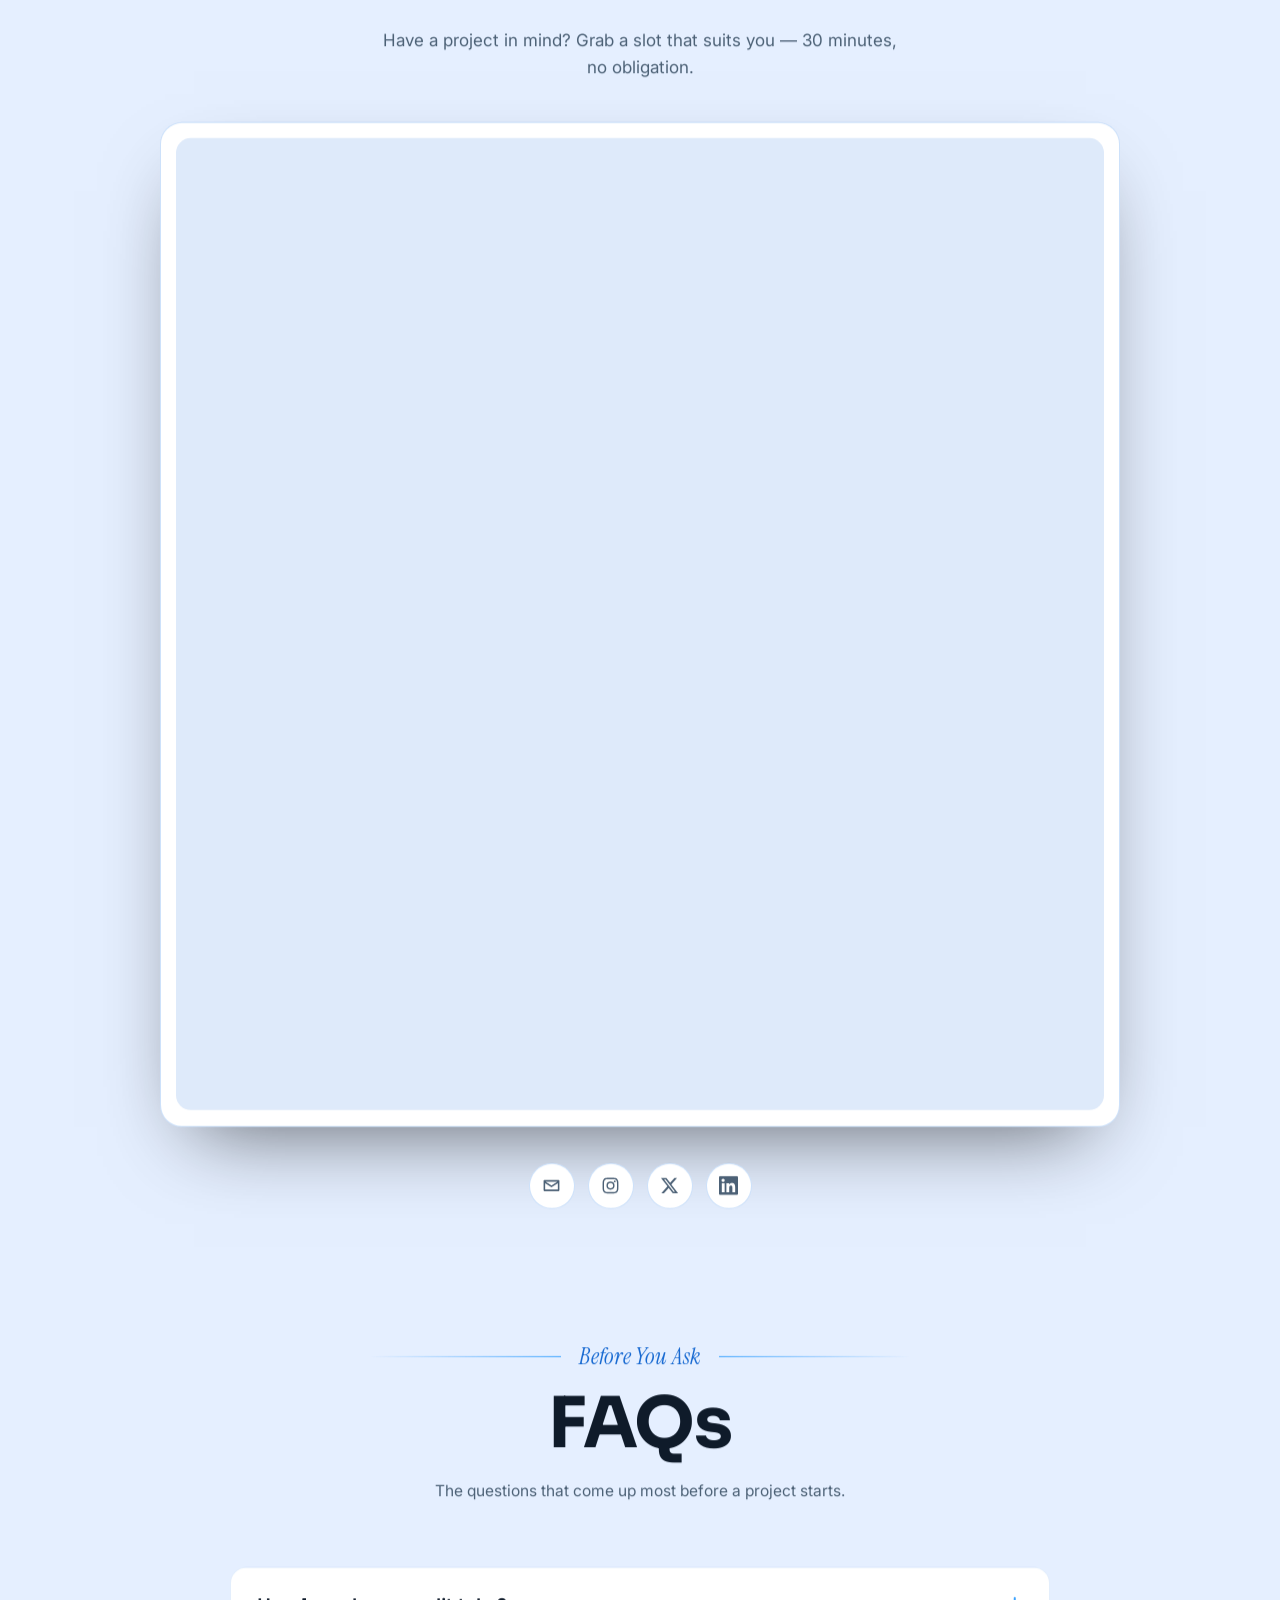
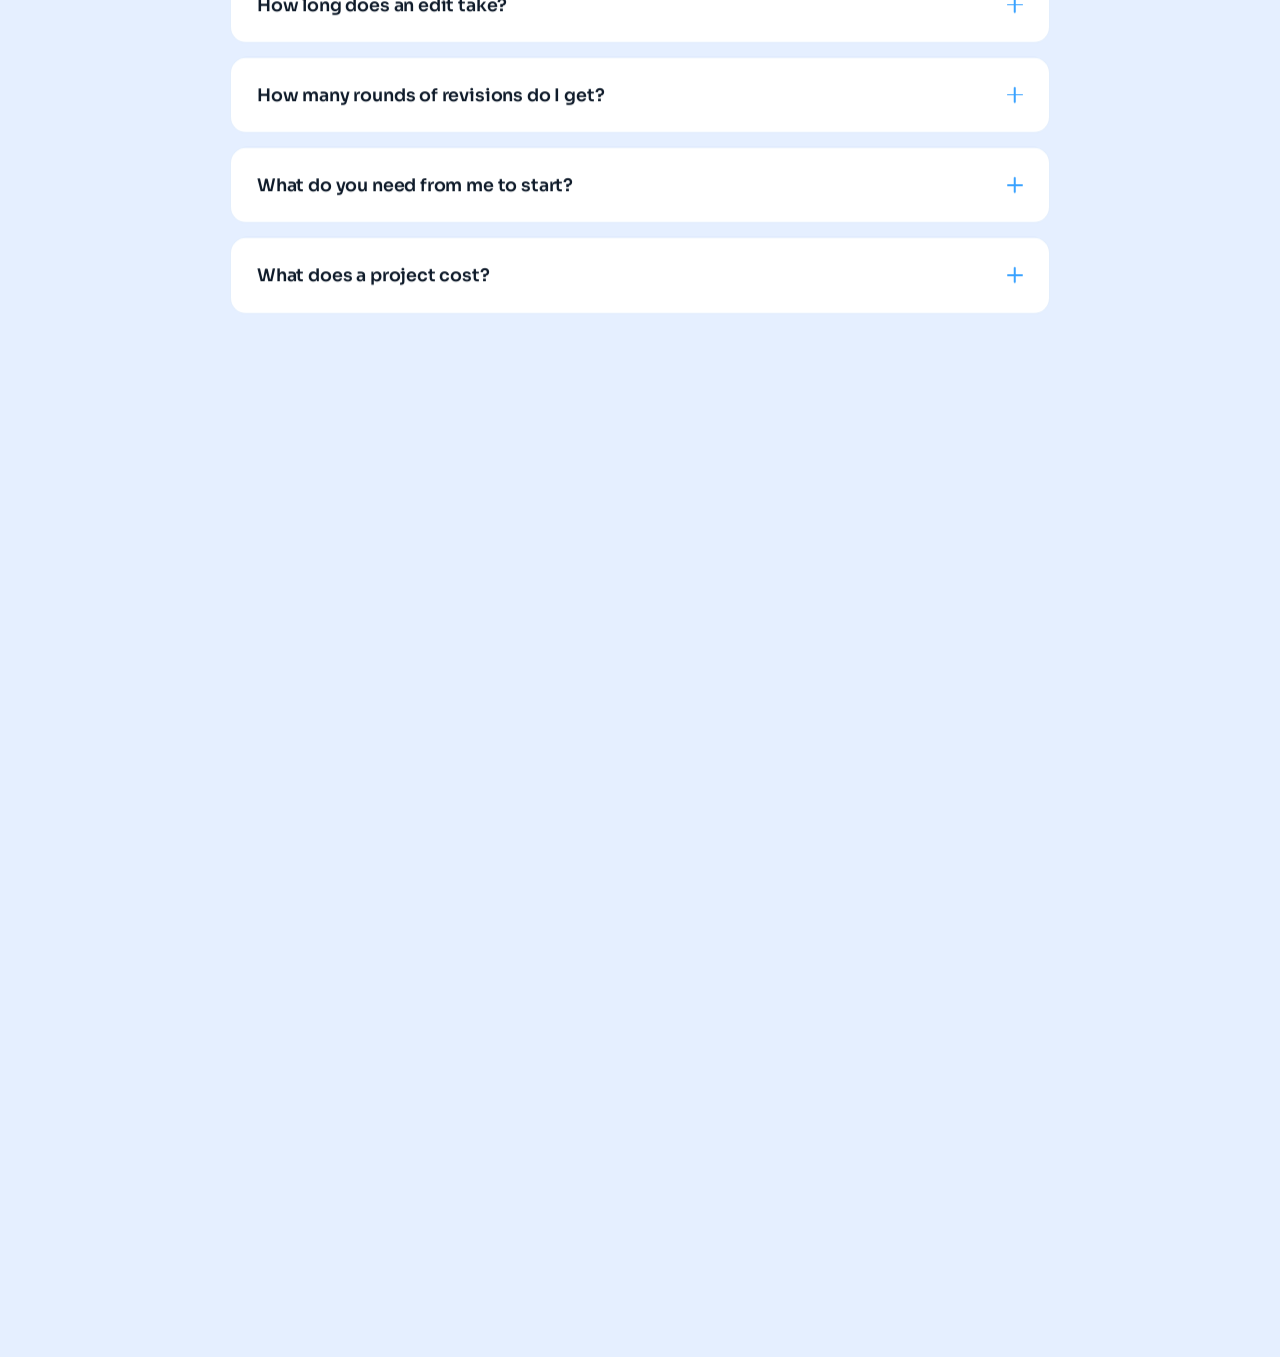
==== commit 0bf47690: "Match the bar motion to the reference exactly Paused the reference's own animations and stepped thei" ====
--- a/TESTCOPY.html
+++ b/TESTCOPY.html
@@ -24,12 +24,12 @@
        revalidated but these are not, and an old script against new markup
        silently broke the whole video viewer once already. Bump it whenever
        anything in css/ or js/ changes. -->
-  <link rel="stylesheet" href="css/testcopy.css?v=2026-10-20b">
+  <link rel="stylesheet" href="css/testcopy.css?v=2026-10-20c">
   <!-- defer: both run after the document is parsed, in this order. The
        shader self-gates on readyState and main.js needs the DOM, so neither
        needs to block parsing. The theme script above stays inline on
        purpose — it has to set the class before the first paint. -->
-  <script src="js/testcopy-main.js?v=2026-10-20b" defer></script>
+  <script src="js/testcopy-main.js?v=2026-10-20c" defer></script>
 
 </head>
 <body>
@@ -91,19 +91,19 @@
          to live here. Plain DOM, so it costs no canvas and no shader. -->
     <div class="hero-bars">
       <i style="--s:1;--d:0.0s"></i>
-      <i style="--s:0.843;--d:0.1s"></i>
-      <i style="--s:0.7;--d:0.2s"></i>
-      <i style="--s:0.574;--d:0.3s"></i>
-      <i style="--s:0.466;--d:0.4s"></i>
-      <i style="--s:0.377;--d:0.5s"></i>
-      <i style="--s:0.312;--d:0.6s"></i>
-      <i style="--s:0.28;--d:0.7s"></i>
-      <i style="--s:0.312;--d:0.8s"></i>
-      <i style="--s:0.377;--d:0.9s"></i>
-      <i style="--s:0.466;--d:1.0s"></i>
-      <i style="--s:0.574;--d:1.1s"></i>
-      <i style="--s:0.7;--d:1.2s"></i>
-      <i style="--s:0.843;--d:1.3s"></i>
+      <i style="--s:0.8818;--d:0.1s"></i>
+      <i style="--s:0.7675;--d:0.2s"></i>
+      <i style="--s:0.6576;--d:0.3s"></i>
+      <i style="--s:0.5532;--d:0.4s"></i>
+      <i style="--s:0.4557;--d:0.5s"></i>
+      <i style="--s:0.3678;--d:0.6s"></i>
+      <i style="--s:0.3;--d:0.7s"></i>
+      <i style="--s:0.3678;--d:0.8s"></i>
+      <i style="--s:0.4557;--d:0.9s"></i>
+      <i style="--s:0.5532;--d:1.0s"></i>
+      <i style="--s:0.6576;--d:1.1s"></i>
+      <i style="--s:0.7675;--d:1.2s"></i>
+      <i style="--s:0.8818;--d:1.3s"></i>
       <i style="--s:1;--d:1.4s"></i>
     </div>
     <span class="hero-core"></span>
--- a/css/testcopy.css
+++ b/css/testcopy.css
@@ -161,8 +161,8 @@
 .hero-bars i{flex:1 0 calc(100%/15);max-width:calc(100%/15);height:100%;
   transform:scaleY(var(--s,1));transform-origin:bottom;
   background:linear-gradient(to top,var(--bar),transparent);
-  animation:barBreathe 2.4s var(--d,0s) ease-in-out infinite alternate}
-@keyframes barBreathe{to{transform:scaleY(calc(var(--s,1) * .72))}}
+  animation:barBreathe 2s var(--d,0s) ease-in-out infinite alternate}
+@keyframes barBreathe{to{transform:scaleY(calc(var(--s,1) * .7))}}
 /* light has far less room before the bars start competing with the type */
 html.light .hero-bars{opacity:.5}
 /* No phone override: the field is symmetric now, and hiding the tail would
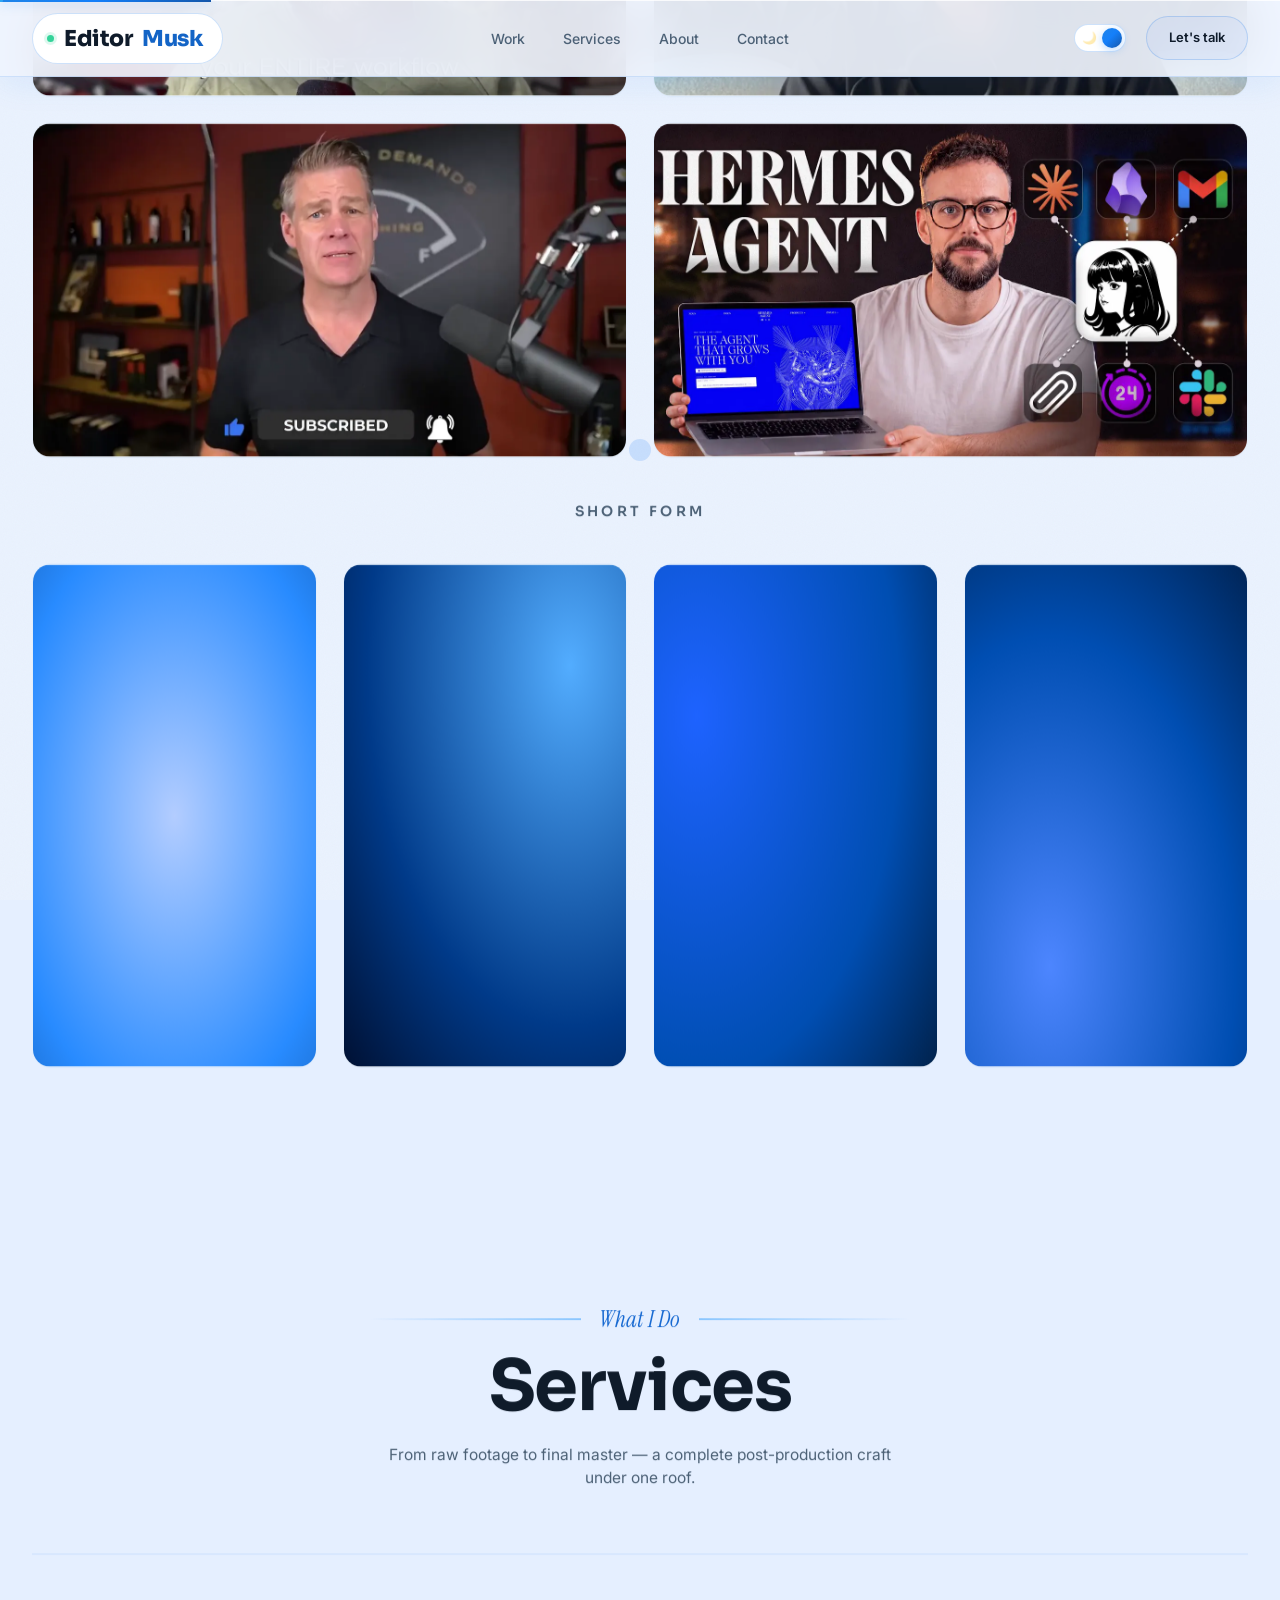
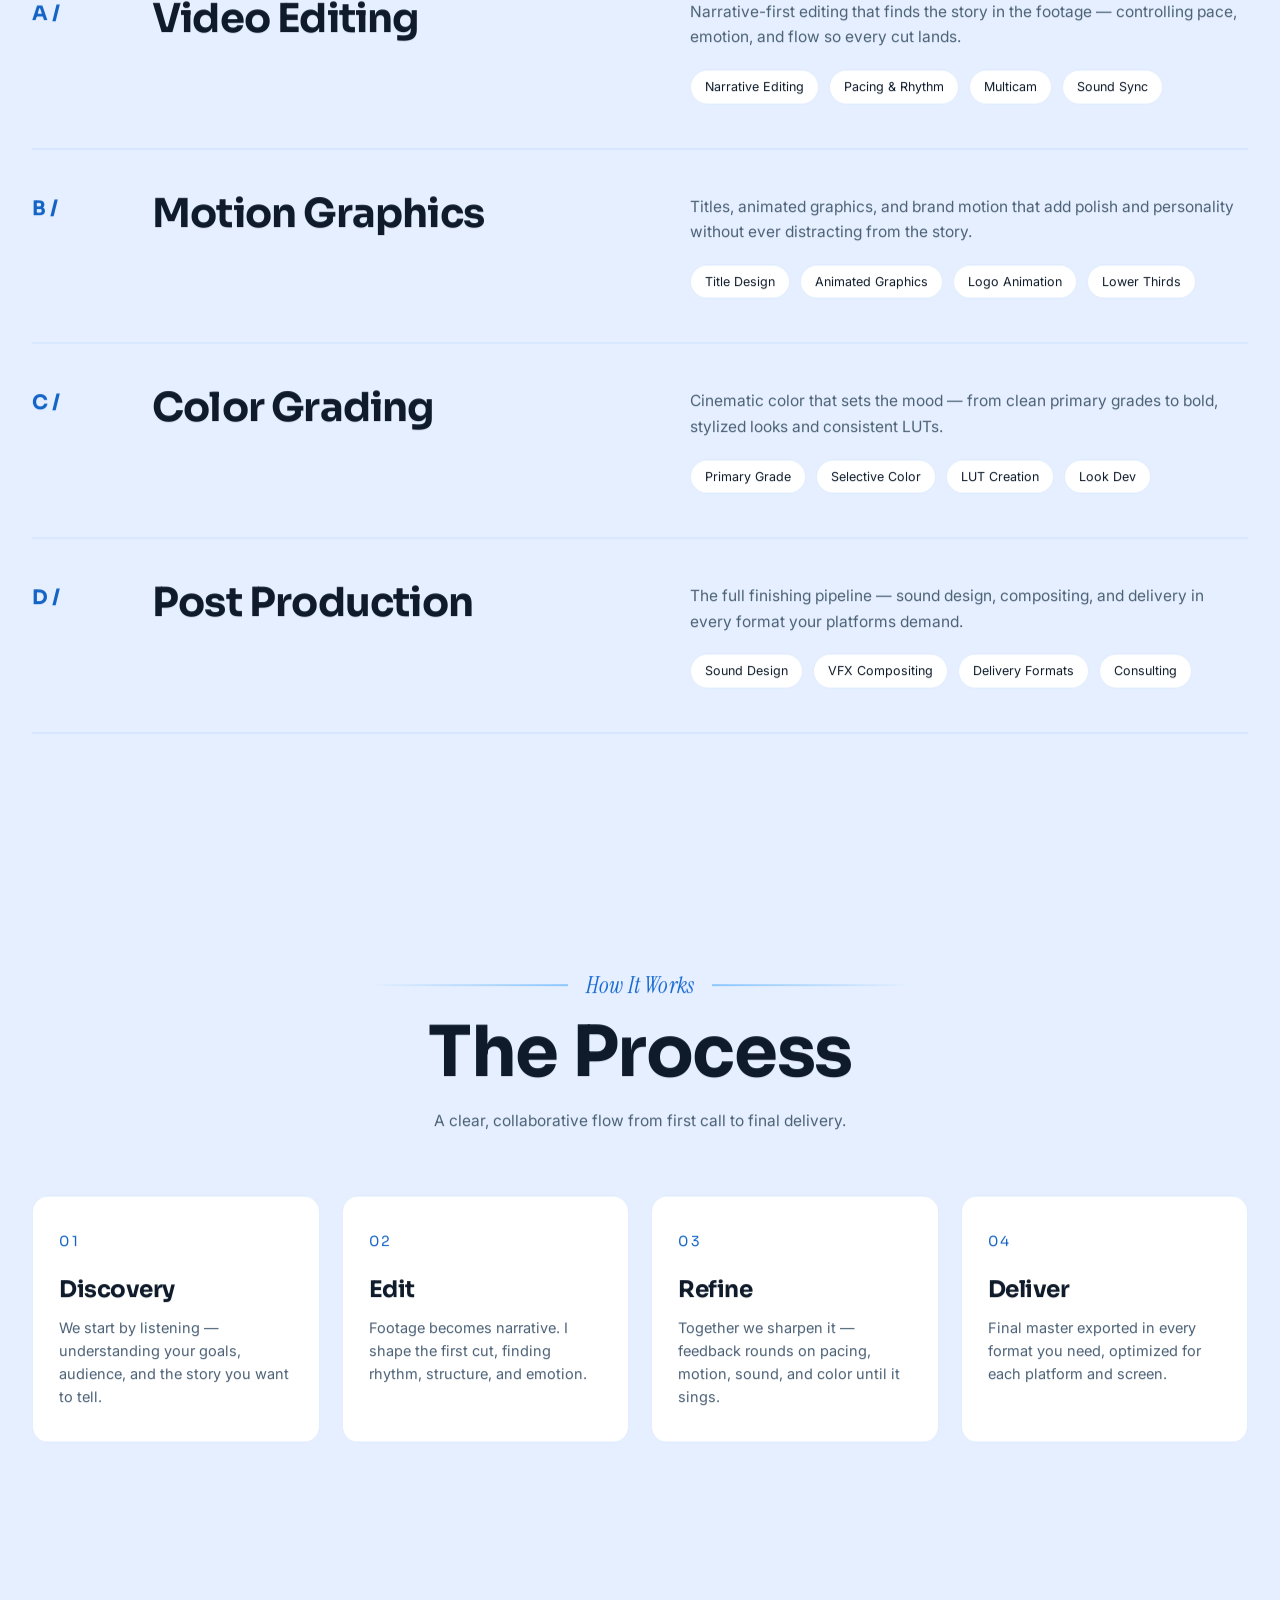
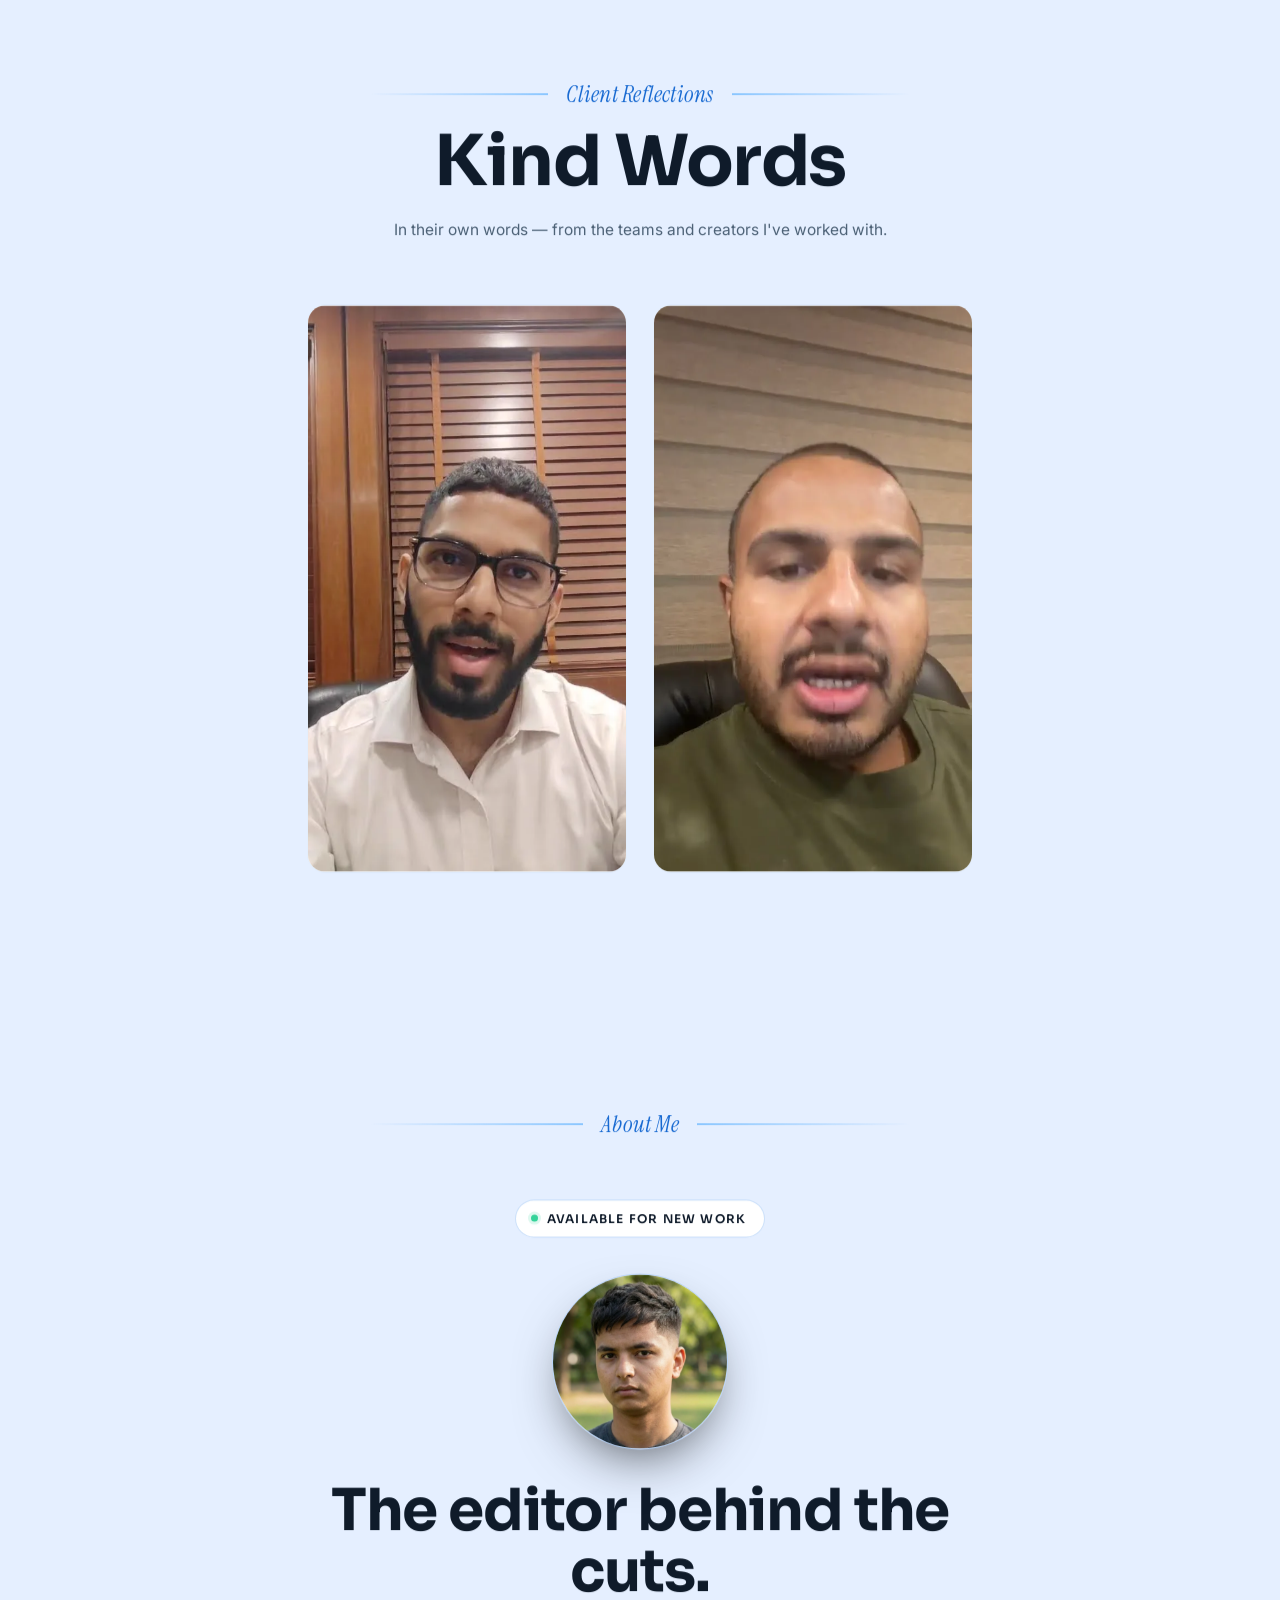
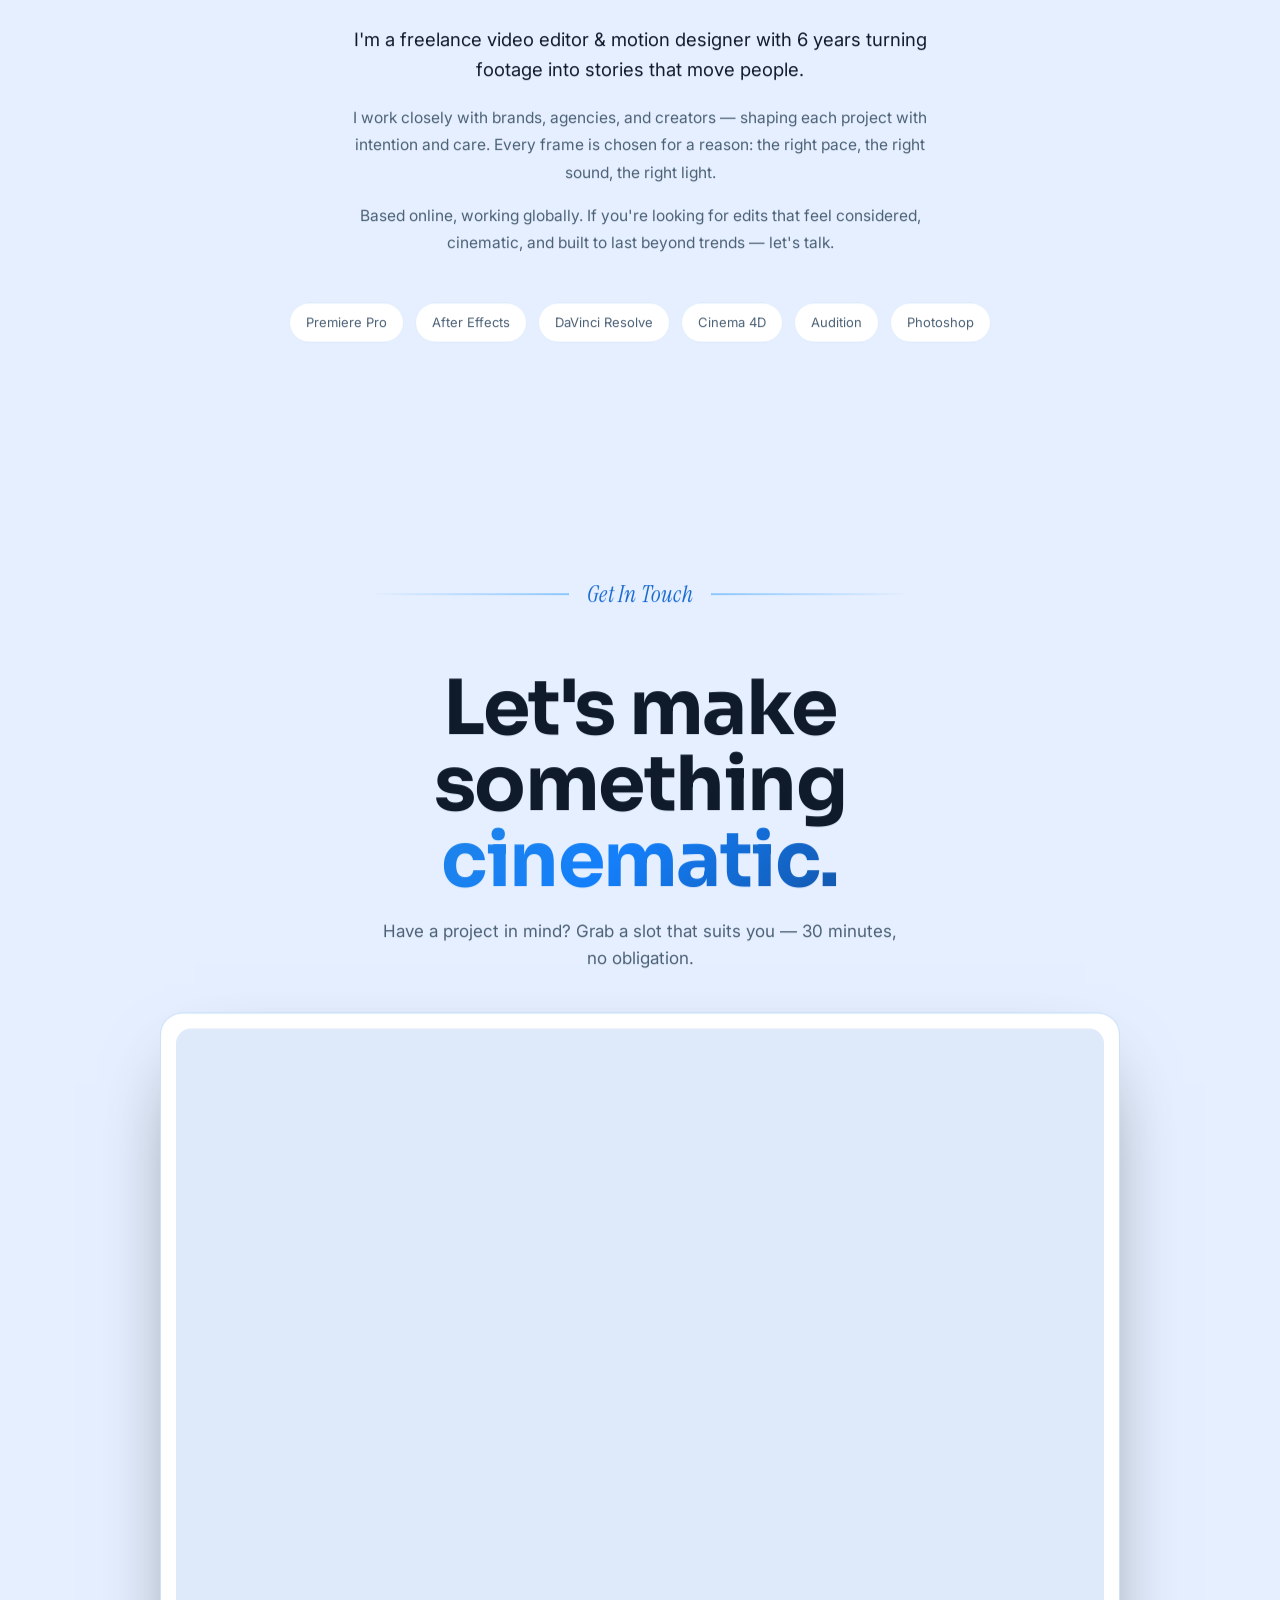
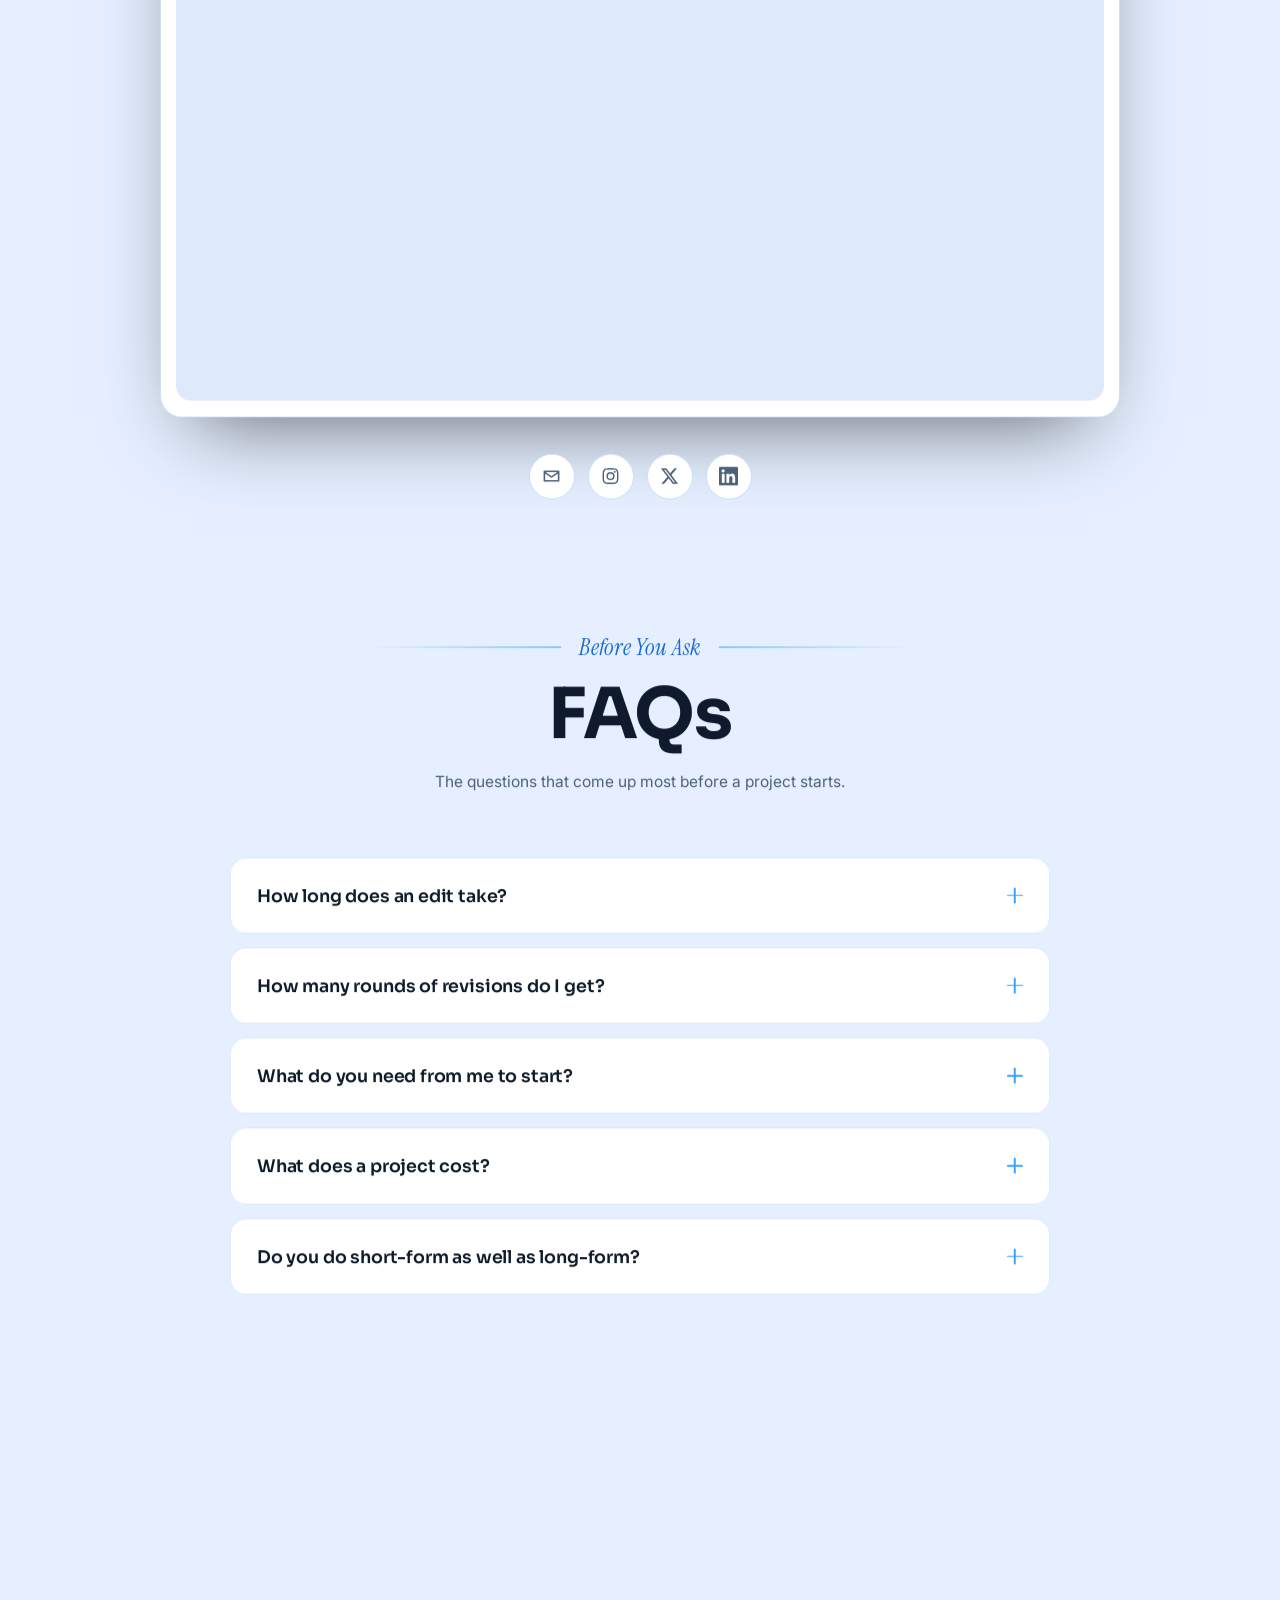
==== commit 8e9ff6b6: "Brighter bars, drop the SCROLL label, wipe the theme in Three things.  Bars in dark go from .62 to ." ====
--- a/TESTCOPY.html
+++ b/TESTCOPY.html
@@ -24,12 +24,12 @@
        revalidated but these are not, and an old script against new markup
        silently broke the whole video viewer once already. Bump it whenever
        anything in css/ or js/ changes. -->
-  <link rel="stylesheet" href="css/testcopy.css?v=2026-10-20c">
+  <link rel="stylesheet" href="css/testcopy.css?v=2026-10-20e">
   <!-- defer: both run after the document is parsed, in this order. The
        shader self-gates on readyState and main.js needs the DOM, so neither
        needs to block parsing. The theme script above stays inline on
        purpose — it has to set the class before the first paint. -->
-  <script src="js/testcopy-main.js?v=2026-10-20c" defer></script>
+  <script src="js/testcopy-main.js?v=2026-10-20e" defer></script>
 
 </head>
 <body>
@@ -120,7 +120,7 @@
       <a href="#contact" class="btn-ghost" data-cursor>Get in touch</a>
     </div>
   </div>
-  <div class="scroll-hint">Scroll<div class="ln"></div></div>
+  <div class="scroll-hint" aria-hidden="true"><div class="ln"></div></div>
 </section>
 
 <!-- WORK (FIRST — the showcase) -->
--- a/css/testcopy.css
+++ b/css/testcopy.css
@@ -157,7 +157,7 @@
    height and --d its delay, both set per bar in the markup.
    transform and opacity only, so the whole thing stays on the compositor. */
 .hero-bars{position:absolute;inset:0;display:flex;align-items:flex-end;
-  opacity:.62;pointer-events:none}
+  opacity:.88;pointer-events:none}
 .hero-bars i{flex:1 0 calc(100%/15);max-width:calc(100%/15);height:100%;
   transform:scaleY(var(--s,1));transform-origin:bottom;
   background:linear-gradient(to top,var(--bar),transparent);
@@ -354,7 +354,10 @@
 .btn-primary:hover::after{width:86%;opacity:1}
 .btn-ghost{display:inline-flex;align-items:center;padding:16px 30px;border-radius:100px;border:1px solid var(--line-strong);font-family:'Sora',sans-serif;font-weight:600;font-size:15px;color:var(--text);background:rgba(77,134,255,.05);transition:.35s}
 .btn-ghost:hover{background:rgba(77,134,255,.14);border-color:var(--violet-bright)}
-.scroll-hint{position:absolute;bottom:30px;left:50%;transform:translateX(-50%);font-size:11px;letter-spacing:.3em;color:var(--muted-2);text-transform:uppercase;display:flex;flex-direction:column;align-items:center;gap:10px;opacity:0;animation:fade 1.4s ease 1.5s forwards}
+/* The word is gone; what is left is the falling line, which says the same
+   thing without taking up a label. */
+.scroll-hint{position:absolute;bottom:30px;left:50%;transform:translateX(-50%);
+  display:flex;justify-content:center;pointer-events:none}
 .scroll-hint .ln{width:1px;height:40px;background:linear-gradient(var(--violet-bright),transparent);animation:drop 1.8s ease-in-out infinite}
 @keyframes drop{0%,100%{transform:scaleY(.3);transform-origin:top}50%{transform:scaleY(1);transform-origin:top}}
 .hero-inner{text-align:center;display:flex;flex-direction:column;align-items:center}
@@ -805,3 +808,20 @@
   .scroll-hint{display:none}                /* no vertical room for it */
   .hero{padding-top:92px;padding-bottom:52px}
 }
+
+
+/* ============ THEME WIPE ============
+   The new theme is clipped in as a growing circle centred on the toggle.
+   js/main.js drives the circle; all this does is get the browser's own
+   cross-fade out of the way and set the stacking so the new state is revealed
+   OVER the old one rather than blended with it. */
+@media(prefers-reduced-motion:no-preference){
+  ::view-transition-old(root),
+  ::view-transition-new(root){animation:none;mix-blend-mode:normal}
+  ::view-transition-old(root){z-index:1}
+  ::view-transition-new(root){z-index:2}
+}
+/* A view transition snapshots the page and paints it over the top. Anything
+   mid-animation is frozen in that snapshot, which is fine for half a second —
+   but the fixed header would otherwise be captured twice. */
+::view-transition-group(root){animation-duration:.5s}
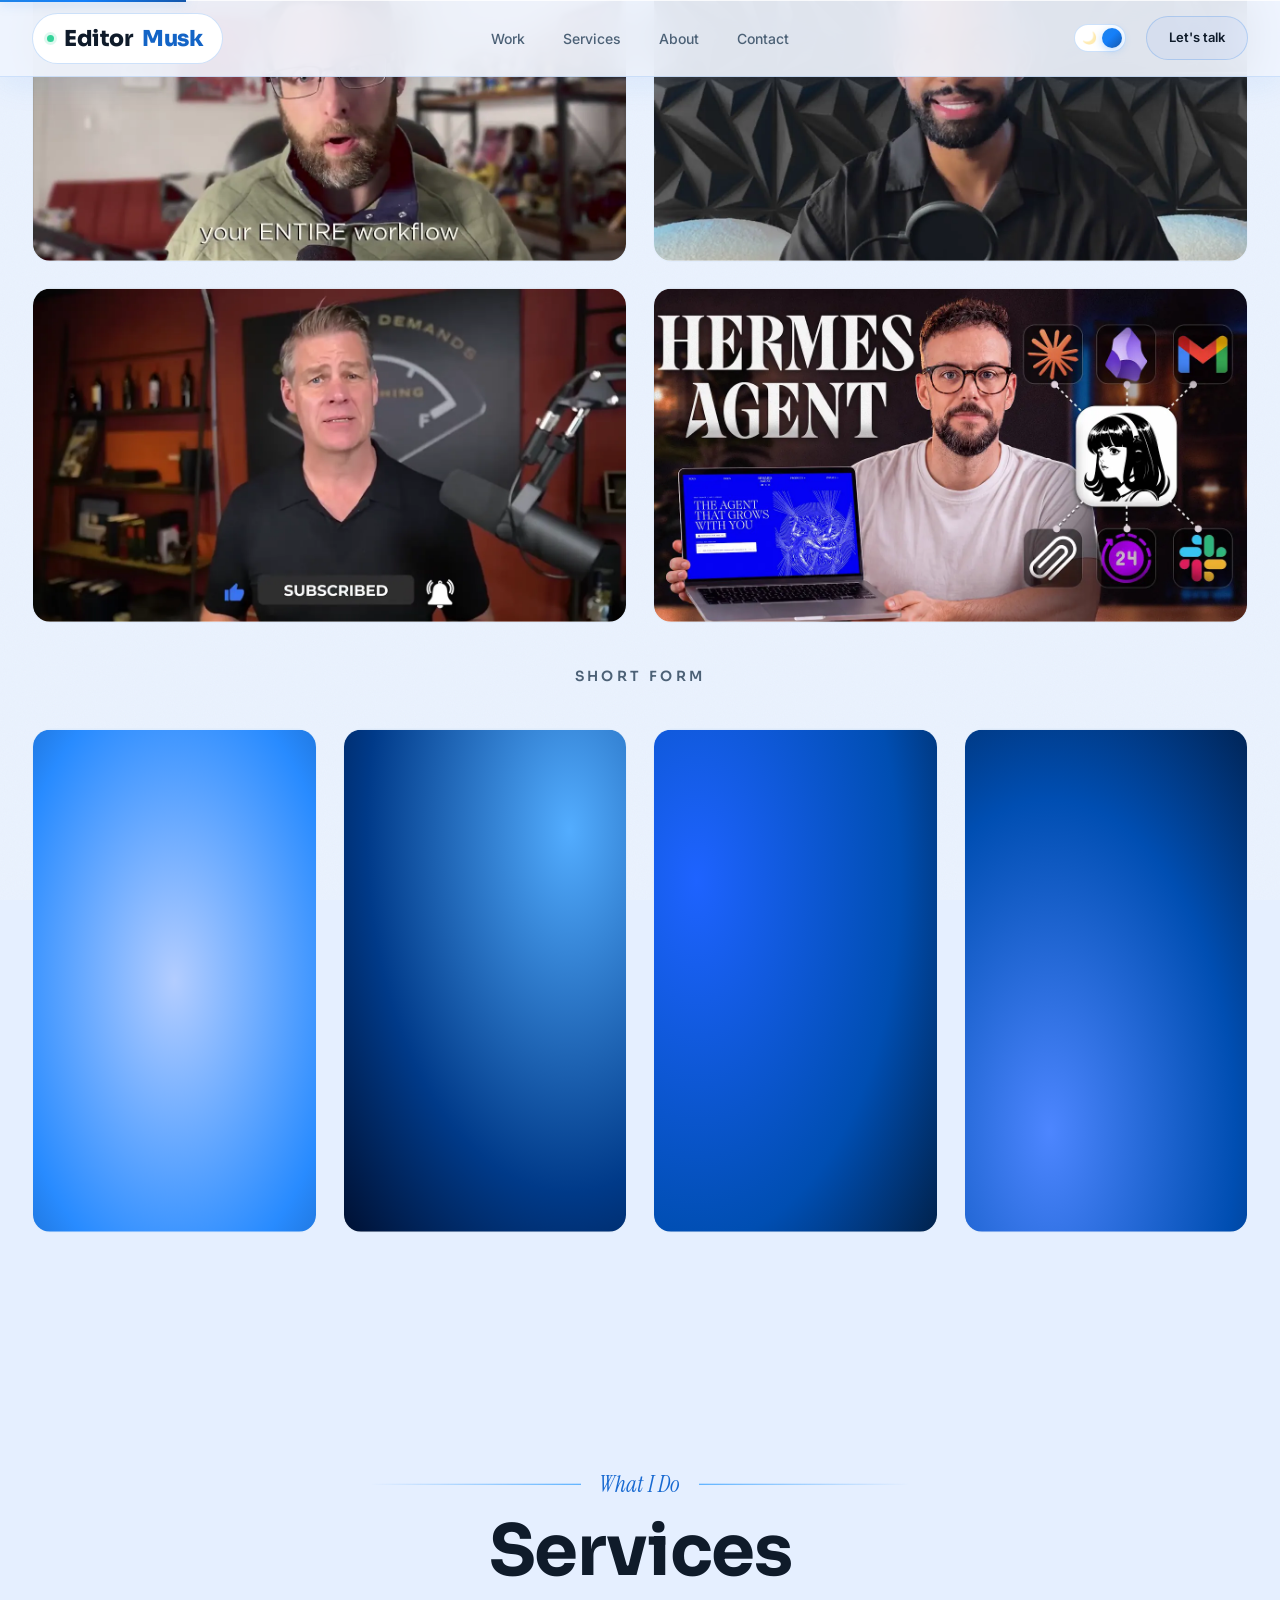
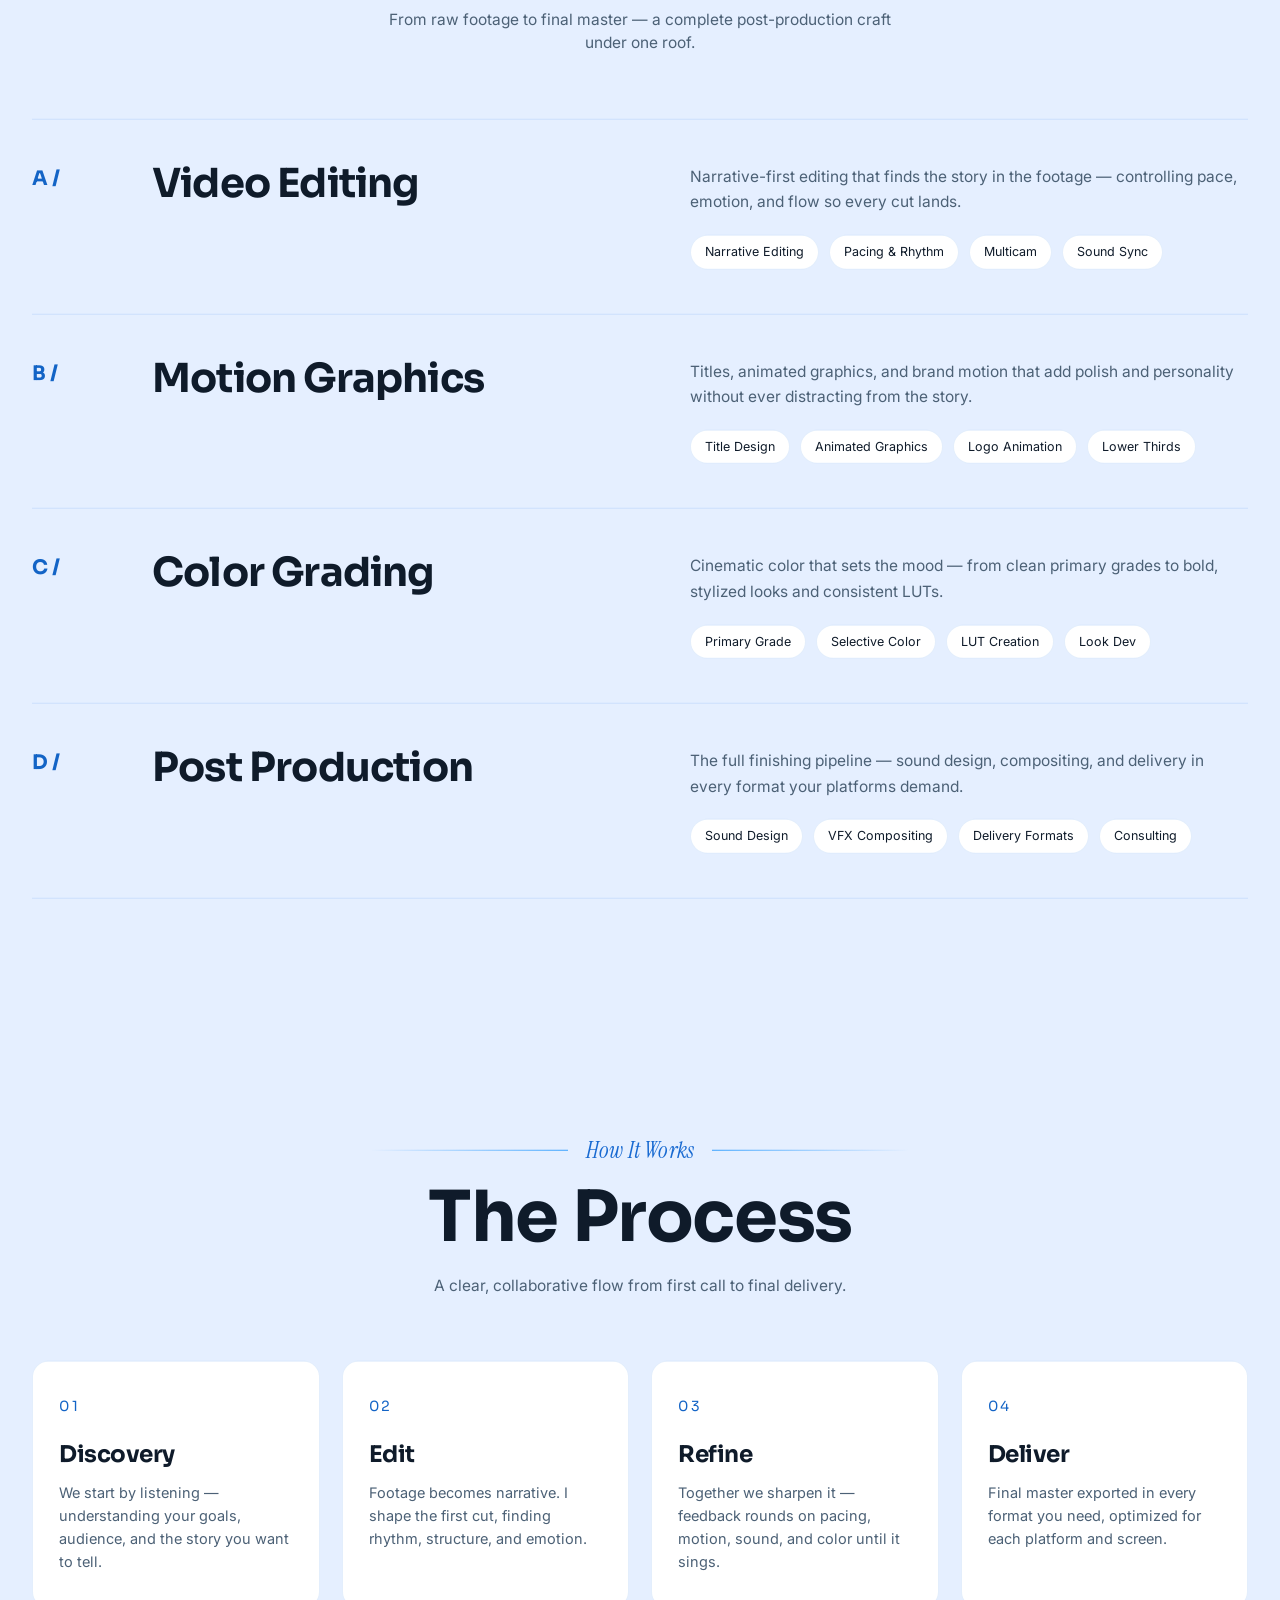
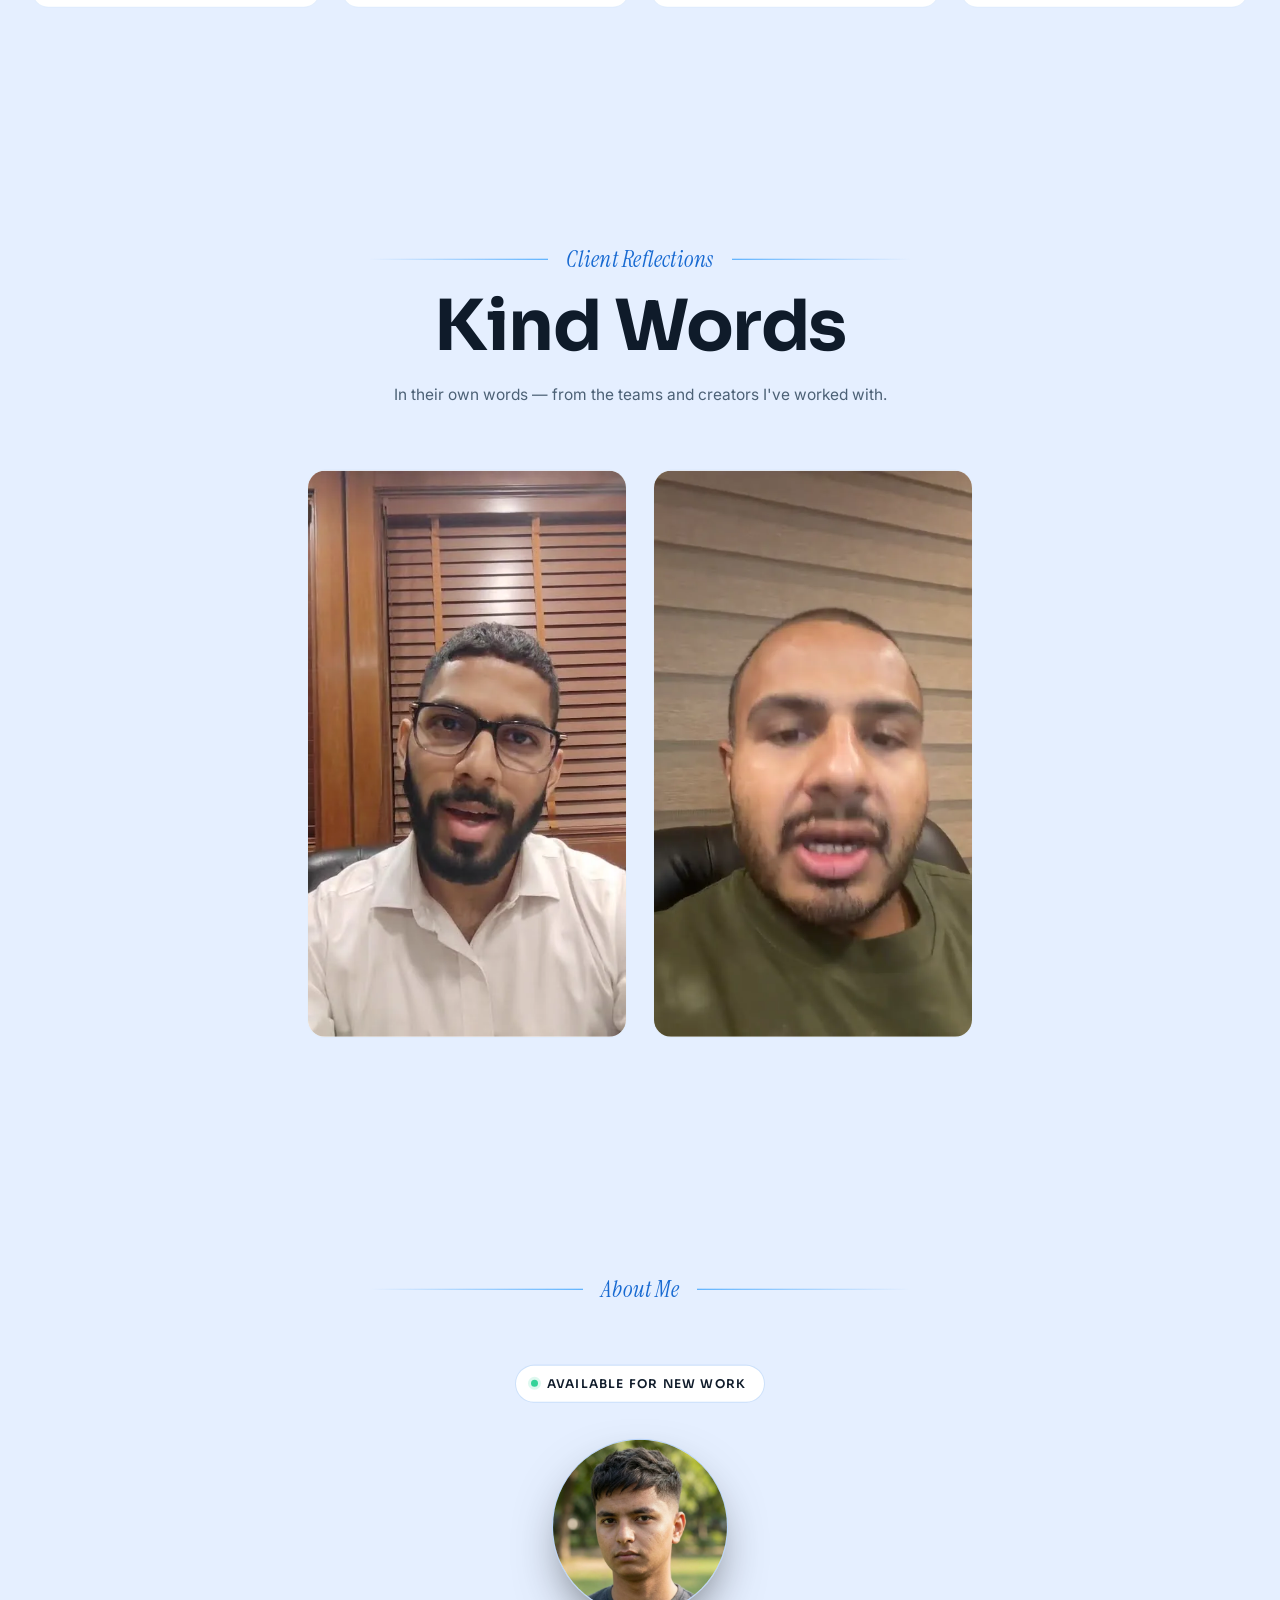
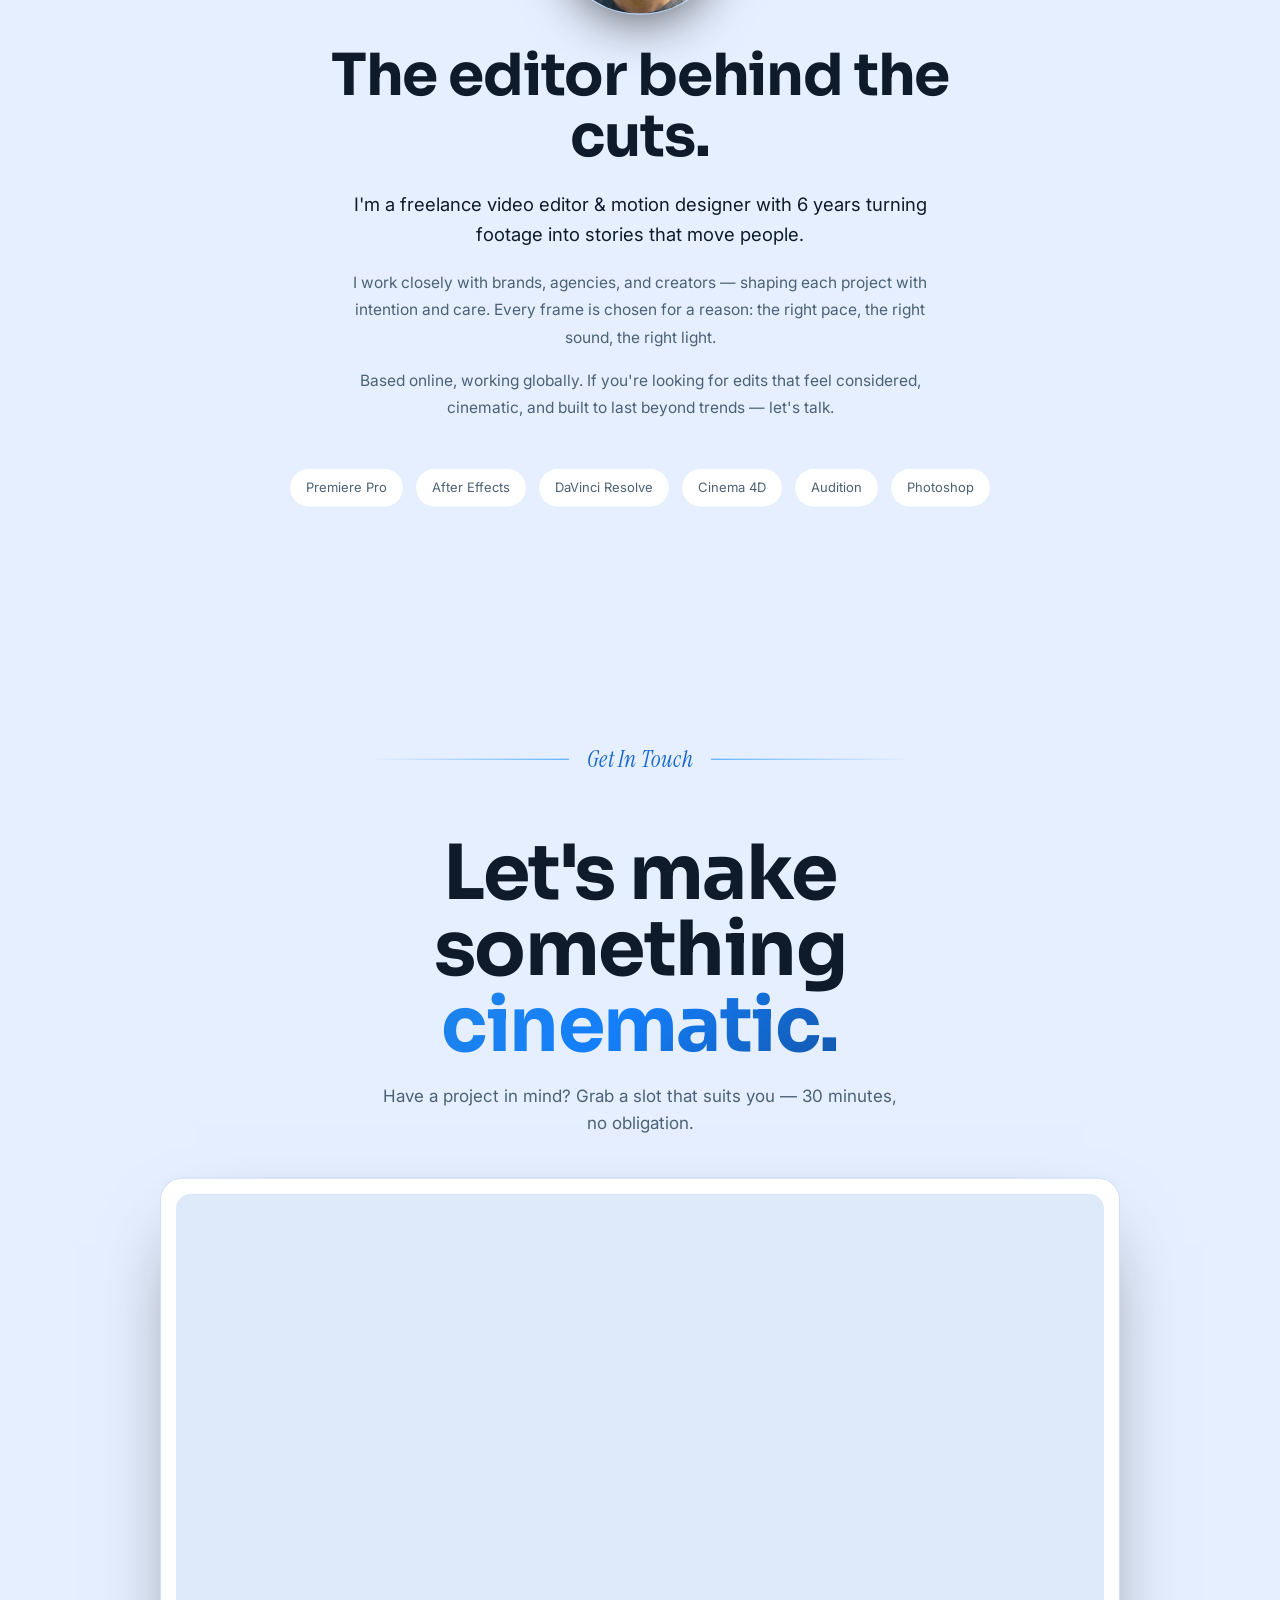
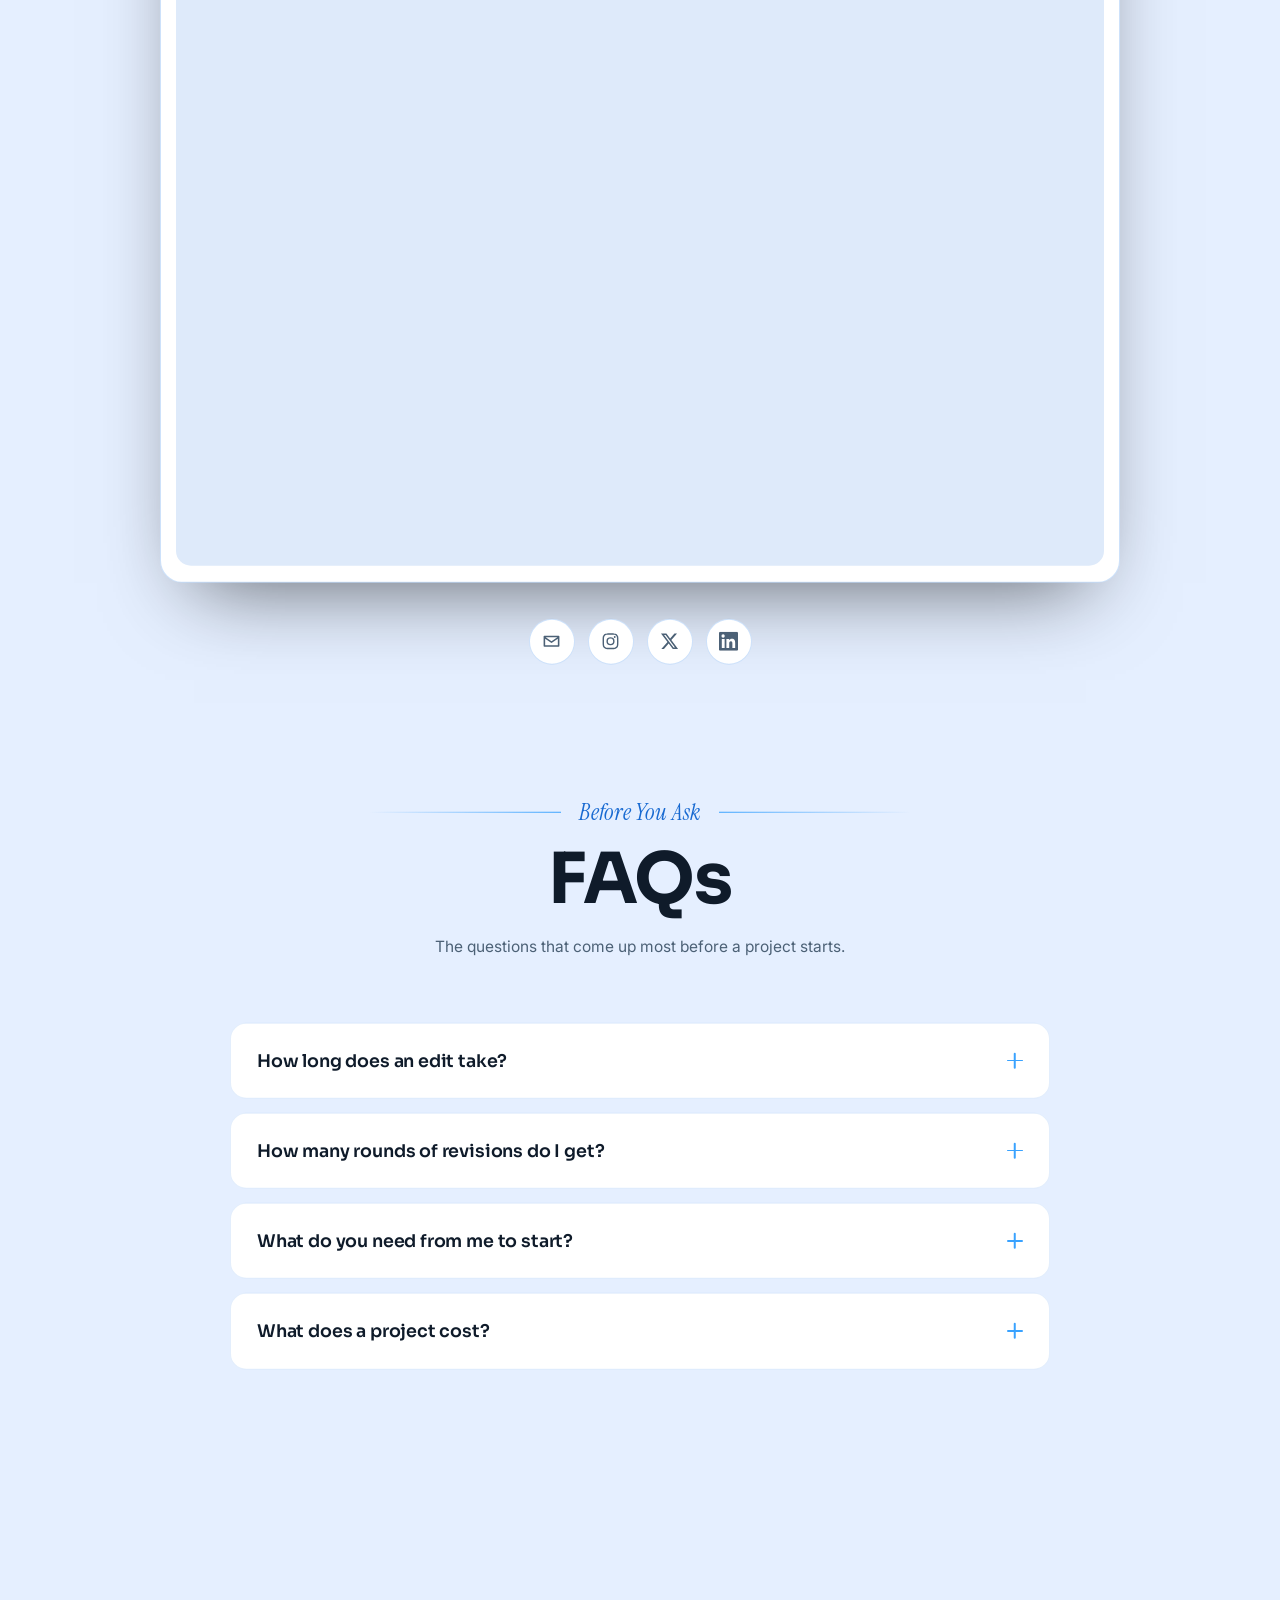
==== commit 814fd050: "Replace the chasing cursor with a real one, slow the wipe, light bars Cursor: the dot and ring are g" ====
--- a/TESTCOPY.html
+++ b/TESTCOPY.html
@@ -24,12 +24,12 @@
        revalidated but these are not, and an old script against new markup
        silently broke the whole video viewer once already. Bump it whenever
        anything in css/ or js/ changes. -->
-  <link rel="stylesheet" href="css/testcopy.css?v=2026-10-20e">
+  <link rel="stylesheet" href="css/testcopy.css?v=2026-10-20h">
   <!-- defer: both run after the document is parsed, in this order. The
        shader self-gates on readyState and main.js needs the DOM, so neither
        needs to block parsing. The theme script above stays inline on
        purpose — it has to set the class before the first paint. -->
-  <script src="js/testcopy-main.js?v=2026-10-20e" defer></script>
+  <script src="js/testcopy-main.js?v=2026-10-20h" defer></script>
 
 </head>
 <body>
@@ -48,9 +48,6 @@
 
 
 
-<!-- cursor -->
-<div class="cur-dot"></div>
-<div class="cur-ring"></div>
 <div class="progress"></div>
 
 <!-- NAV -->
@@ -120,7 +117,6 @@
       <a href="#contact" class="btn-ghost" data-cursor>Get in touch</a>
     </div>
   </div>
-  <div class="scroll-hint" aria-hidden="true"><div class="ln"></div></div>
 </section>
 
 <!-- WORK (FIRST — the showcase) -->
--- a/css/testcopy.css
+++ b/css/testcopy.css
@@ -60,7 +60,10 @@
   --line-strong:rgba(27, 117, 230, .22);
   --violet:#147ffa;
   --violet-bright:#39a2ff;
-  --bar:#bcd9ff;   /* light: a tint, not a glow — it has no darkness to glow against */
+  /* Light bars have to be DARKER than the page to show at all — there is
+     no darkness here for a pale blue to glow against, which is why the
+     first attempt was invisible. */
+  --bar:#5aa0f0;
   --accent-ink:#1364c6;
   --glow:#1769d1;
   --deep:#114587;
@@ -164,15 +167,13 @@
   animation:barBreathe 2s var(--d,0s) ease-in-out infinite alternate}
 @keyframes barBreathe{to{transform:scaleY(calc(var(--s,1) * .7))}}
 /* light has far less room before the bars start competing with the type */
-html.light .hero-bars{opacity:.5}
+html.light .hero-bars{opacity:.45}
 /* No phone override: the field is symmetric now, and hiding the tail would
    lop one side off it. Fifteen bars across 375px is 25px each, which is fine
    for something this soft — it reads as texture rather than stripes. */
 
-/* lift the copy above the canvas WITHOUT changing how it's positioned —
-   .scroll-hint is absolute, and forcing it to relative drops it into flow */
+/* lift the copy above the bar field without changing how it's positioned */
 .hero-inner{position:relative;z-index:1}
-.hero .scroll-hint{z-index:1}
 /* Light core only. A heavy core was flattening the whole shader — text is
    protected locally with text-shadow instead, which darkens only behind the
    glyphs rather than dimming the entire background. */
@@ -209,7 +210,7 @@
    fights the blur and leaves a halo ring during the entrance. The dark core
    behind the copy covers this line instead. */
 /* local protection for the smaller copy */
-.hero-inner .eyebrow,.hero-inner .hero-sub,.hero .scroll-hint{
+.hero-inner .eyebrow,.hero-inner .hero-sub{
   text-shadow:0 1px 2px rgba(1,14,24,.95), 0 2px 7px rgba(1,14,24,.8)}
 
 /* the calm drifting-orb background: everything below the hero, and the fallback
@@ -253,11 +254,6 @@
 .eyebrow::after{background:linear-gradient(90deg,var(--violet-bright),transparent)}
 
 /* ============ CUSTOM CURSOR ============ */
-.cur-dot,.cur-ring{position:fixed;top:0;left:0;border-radius:50%;pointer-events:none;z-index:9999;mix-blend-mode:screen;transform:translate(-50%,-50%)}
-.cur-dot{width:6px;height:6px;background:var(--glow)}
-.cur-ring{width:22px;height:22px;background:rgba(129,171,255,.32);transition:width .28s,height .28s,background .28s}
-.cur-ring.hover{width:48px;height:48px;background:rgba(77,134,255,.2)}
-@media (hover:none){.cur-dot,.cur-ring{display:none}}
 
 /* scroll progress */
 .progress{position:fixed;top:0;left:0;height:2px;width:0;background:var(--grad);z-index:1000;box-shadow:0 0 12px rgba(129,171,255,.8)}
@@ -354,12 +350,6 @@
 .btn-primary:hover::after{width:86%;opacity:1}
 .btn-ghost{display:inline-flex;align-items:center;padding:16px 30px;border-radius:100px;border:1px solid var(--line-strong);font-family:'Sora',sans-serif;font-weight:600;font-size:15px;color:var(--text);background:rgba(77,134,255,.05);transition:.35s}
 .btn-ghost:hover{background:rgba(77,134,255,.14);border-color:var(--violet-bright)}
-/* The word is gone; what is left is the falling line, which says the same
-   thing without taking up a label. */
-.scroll-hint{position:absolute;bottom:30px;left:50%;transform:translateX(-50%);
-  display:flex;justify-content:center;pointer-events:none}
-.scroll-hint .ln{width:1px;height:40px;background:linear-gradient(var(--violet-bright),transparent);animation:drop 1.8s ease-in-out infinite}
-@keyframes drop{0%,100%{transform:scaleY(.3);transform-origin:top}50%{transform:scaleY(1);transform-origin:top}}
 .hero-inner{text-align:center;display:flex;flex-direction:column;align-items:center}
 .hero-inner .eyebrow{margin-bottom:34px;opacity:0;animation:fadeUp 1.4s cubic-bezier(.22,1,.36,1) forwards}
 .hero-inner .hero-sub{max-width:560px;margin:34px auto 0}
@@ -726,14 +716,24 @@
    dirty haze instead, so they are off here. The hero bars are not a wash —
    they are a drawn graphic, and they stay, just quieter. */
 html.light .hero-fx{background:transparent}
-html.light .hero-core{display:none}
+/* Light needs its core back. Once the bars became visible they were sitting
+   under the headline at 2.56:1 — the dark theme has always used this scrim for
+   exactly that, and light has the same problem now that it has the same bars.
+   Radial only, no vertical wash: a wash would dim the bars at the floor, which
+   is the part worth seeing. Peak .78 was solved for, not picked — it is the
+   lowest value that lifts the headline's lightest stop back over 3:1.
+   Smootherstep stops, so alpha and its slope both reach zero at the rim and
+   there is no edge to read as an oval. */
+html.light .hero-core{display:block;background:
+  radial-gradient(92% 80% at 50% 46%,
+    rgba(229,239,255,.78) 0%, rgba(229,239,255,.7733) 10%, rgba(229,239,255,.7348) 20%,
+    rgba(229,239,255,.6528) 30%, rgba(229,239,255,.5324) 40%, rgba(229,239,255,.39) 50%,
+    rgba(229,239,255,.2476) 60%, rgba(229,239,255,.1272) 70%, rgba(229,239,255,.0452) 80%,
+    rgba(229,239,255,.0067) 90%, rgba(229,239,255,0) 100%)}
 html.light .hero-inner h1 b:not(.grad){text-shadow:0 2px 8px rgba(239,245,254,.75)}
-html.light .hero-inner .eyebrow,html.light .hero-inner .hero-sub,html.light .hero .scroll-hint{
+html.light .hero-inner .eyebrow,html.light .hero-inner .hero-sub{
   text-shadow:0 1px 2px rgba(239,245,254,.95), 0 2px 7px rgba(239,245,254,.8)}
 html.light .about{background:none}
-html.light .cur-dot{background:var(--deep)}
-html.light .cur-ring{background:rgba(44,140,251,.18);mix-blend-mode:multiply}
-html.light .cur-ring.hover{background:rgba(44,140,251,.12)}
 html.light .btn-primary{box-shadow:0 14px 40px -12px rgba(44,140,251,.3)}
 html.light .btn-primary:hover{box-shadow:0 0 14px rgba(44,140,251,.25),0 0 32px rgba(44,140,251,.15),0 0 58px rgba(77,134,255,.08),0 12px 32px -14px rgba(44,140,251,.3)}
 html.light .work:hover{box-shadow:0 26px 56px -22px rgba(44,140,251,.25)}
@@ -770,8 +770,9 @@
   .serv-row{grid-template-columns:1fr;gap:14px;padding:34px 0}
   .serv-row .idx{font-size:15px}
   section{padding:80px 0}
-  /* the scroll hint sits absolutely at bottom:30px and is ~61px tall, so the
-     centred hero content needs at least ~91px of bottom padding to clear it */
+  /* The hero keeps a deep bottom pad. It was sized to clear the scroll hint,
+     which is gone now, but the headline still wants the room — pulling it
+     tight pushes the copy down onto the brightest part of the bars. */
   .hero{padding-top:104px;padding-bottom:130px}
   .sec-head{margin-bottom:46px}
 }
@@ -805,7 +806,6 @@
 
 /* ---------- short screens (landscape phones) ---------- */
 @media(max-height:640px) and (max-width:900px){
-  .scroll-hint{display:none}                /* no vertical room for it */
   .hero{padding-top:92px;padding-bottom:52px}
 }
 
@@ -825,3 +825,17 @@
    mid-animation is frozen in that snapshot, which is fine for half a second —
    but the fixed header would otherwise be captured twice. */
 ::view-transition-group(root){animation-duration:.5s}
+
+
+/* ============ POINTER ============
+   A real CSS cursor, not an element chasing the mouse. It cannot lag behind,
+   costs nothing per frame, and keeps working over the video iframes, where a
+   DOM cursor simply vanishes.
+   The white outline is what lets one cursor serve both themes: the blue fill
+   carries it on the light page, the outline separates it from the dark one.
+   Hotspot 9 4 is the arrow's own tip, in the 32px space the browser draws. */
+:root{--cur:url("data:image/svg+xml,%3Csvg xmlns='http://www.w3.org/2000/svg' width='32' height='32' viewBox='0 0 512 512'%3E%3Cpath d='M140 70 L445 295 L325 295 Q288 295 266 325 L188 432 Z' fill='%233b9dff' stroke='%23ffffff' stroke-width='34' stroke-linejoin='round' stroke-linecap='round'/%3E%3C/svg%3E") 9 4, auto}
+/* listed explicitly because several of these already declare cursor:pointer,
+   and a bare html rule would lose to them */
+html,body,a,button,summary,[data-cursor],
+.burger,.theme-toggle,.lb-veil,.vbtn,.faq-q summary,.work{cursor:var(--cur)}
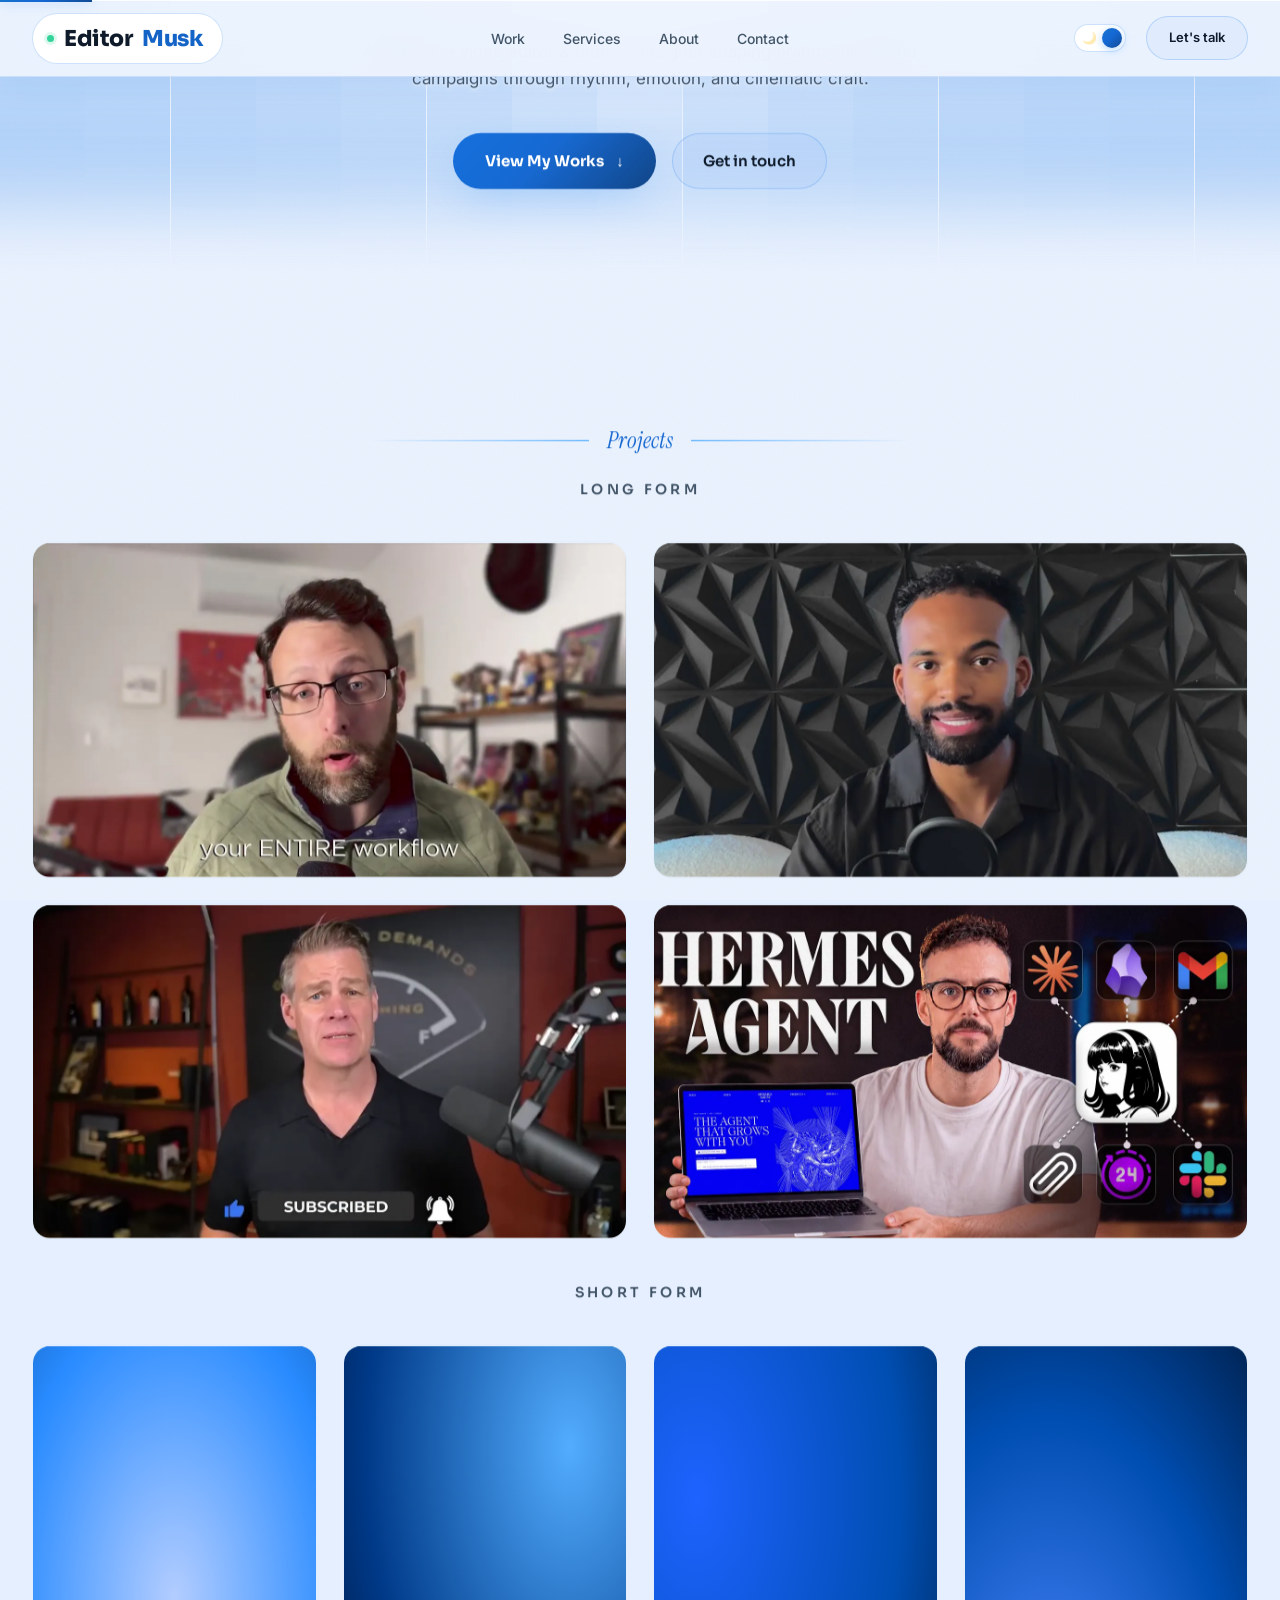
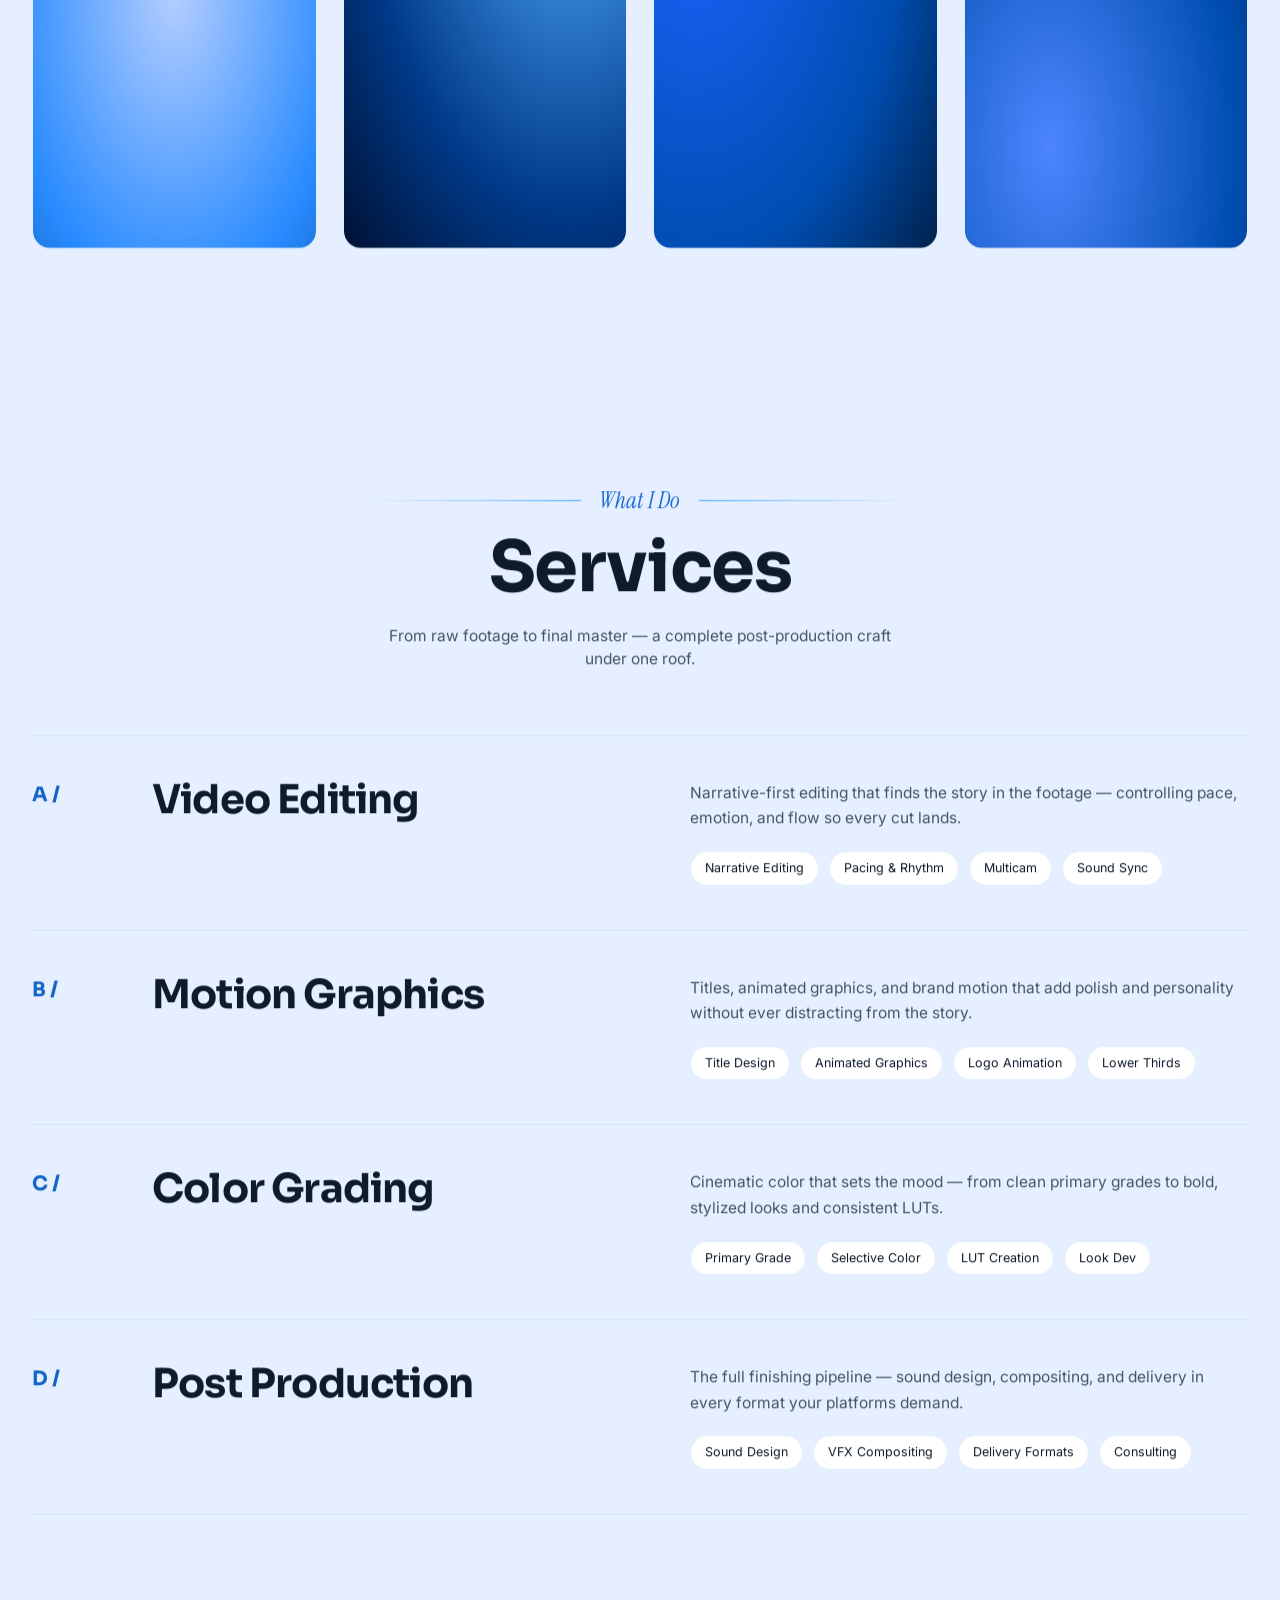
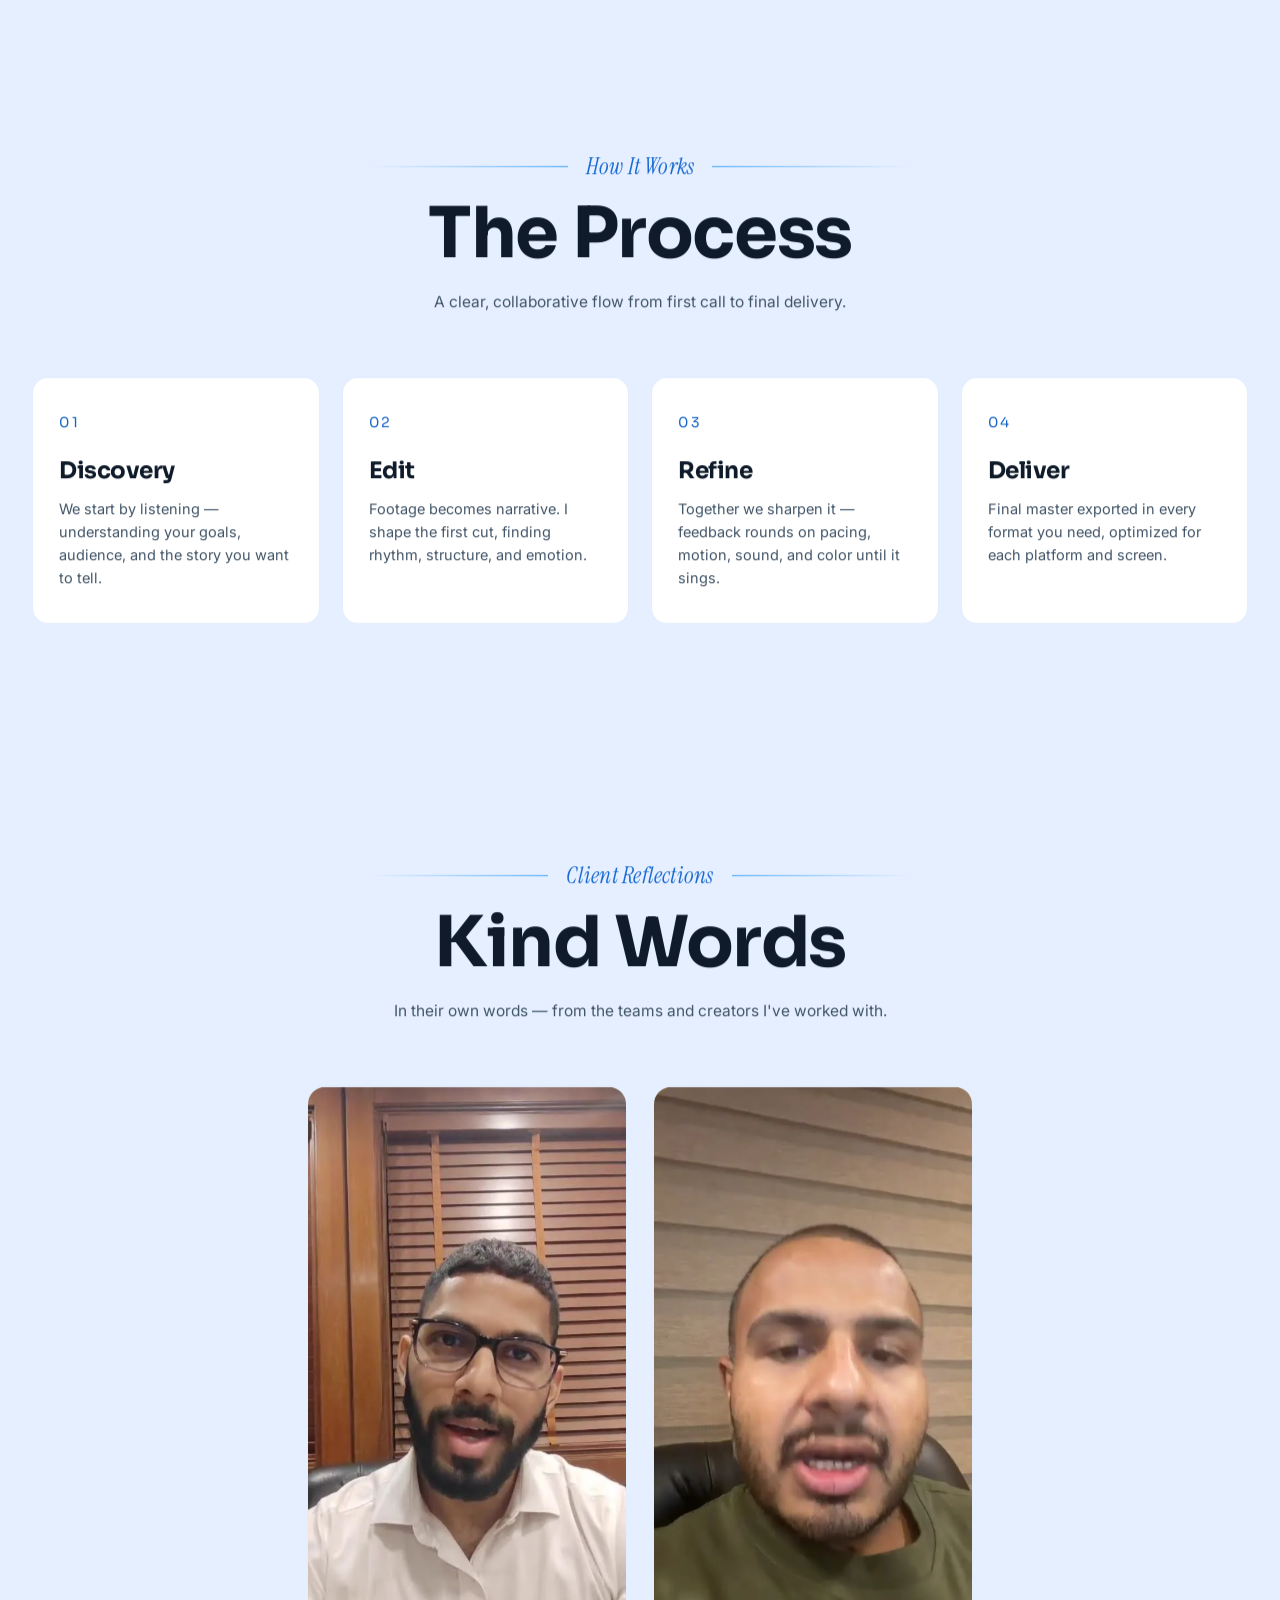
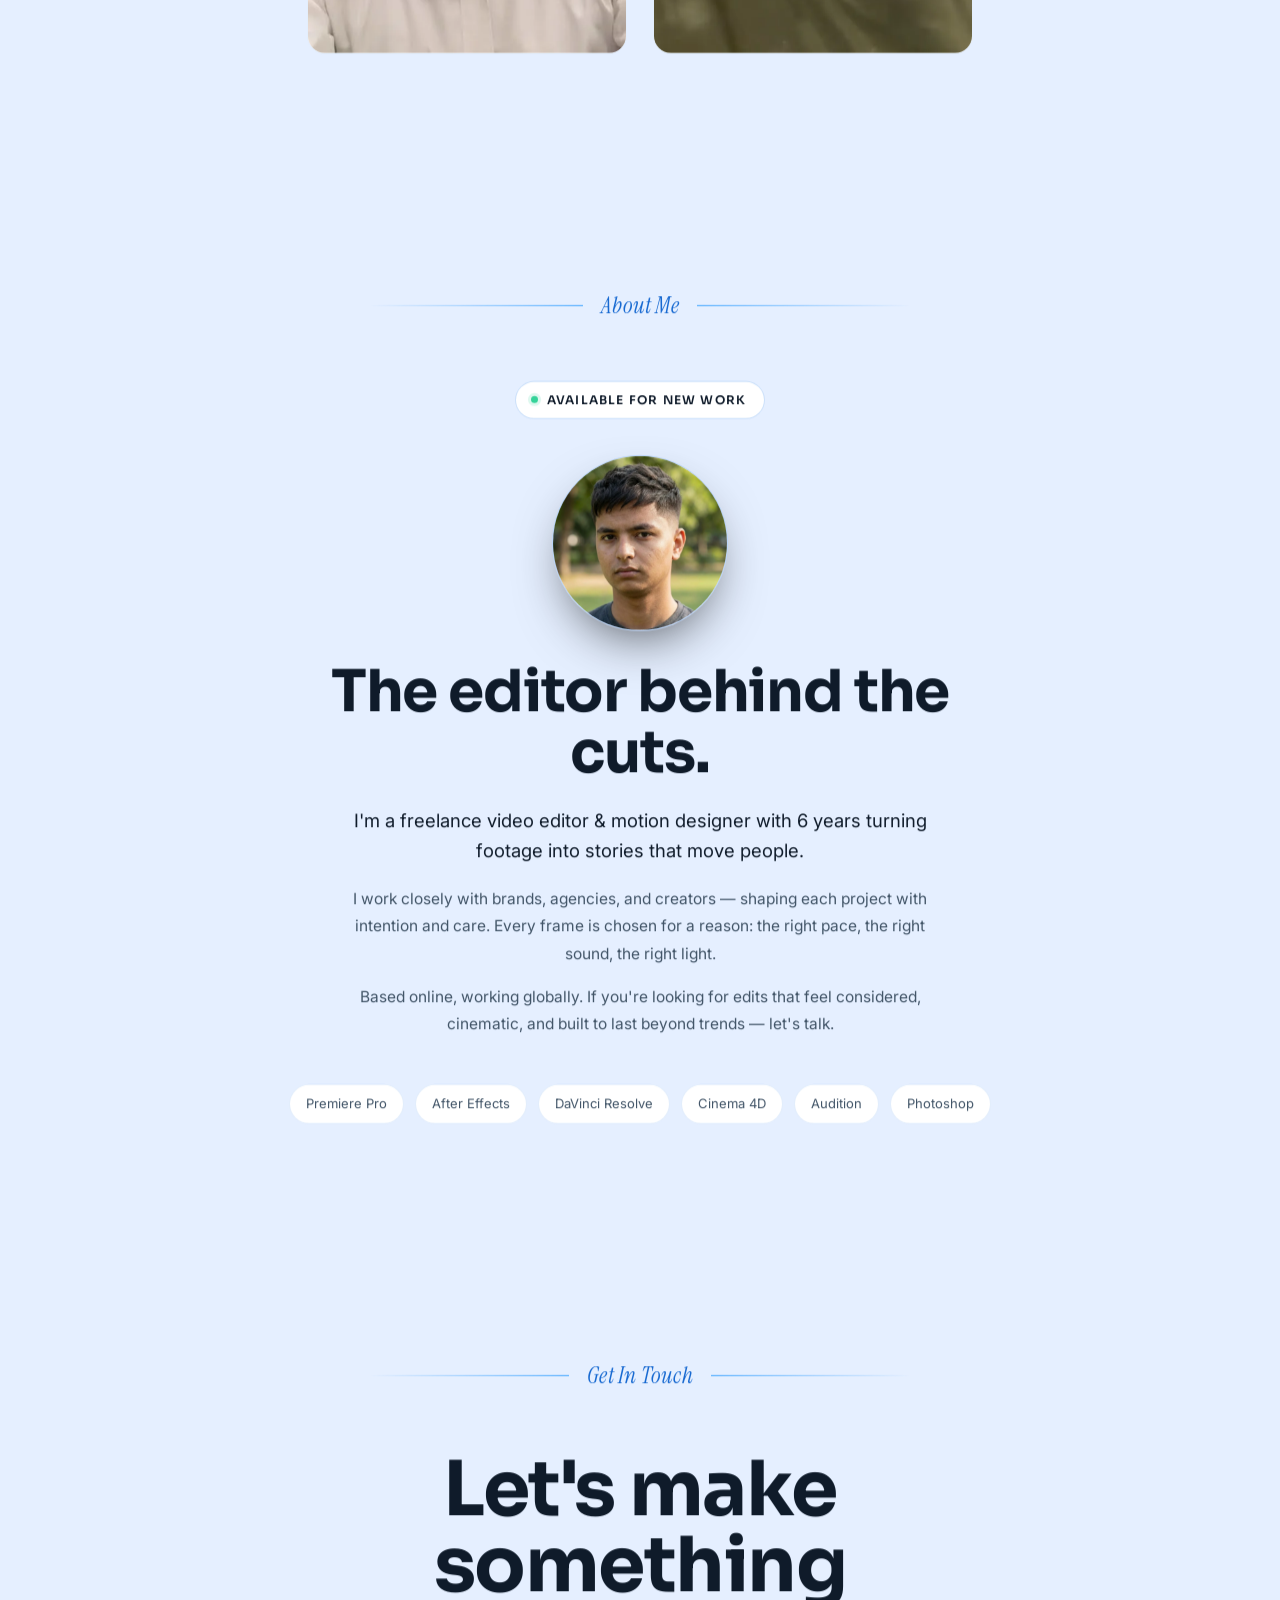
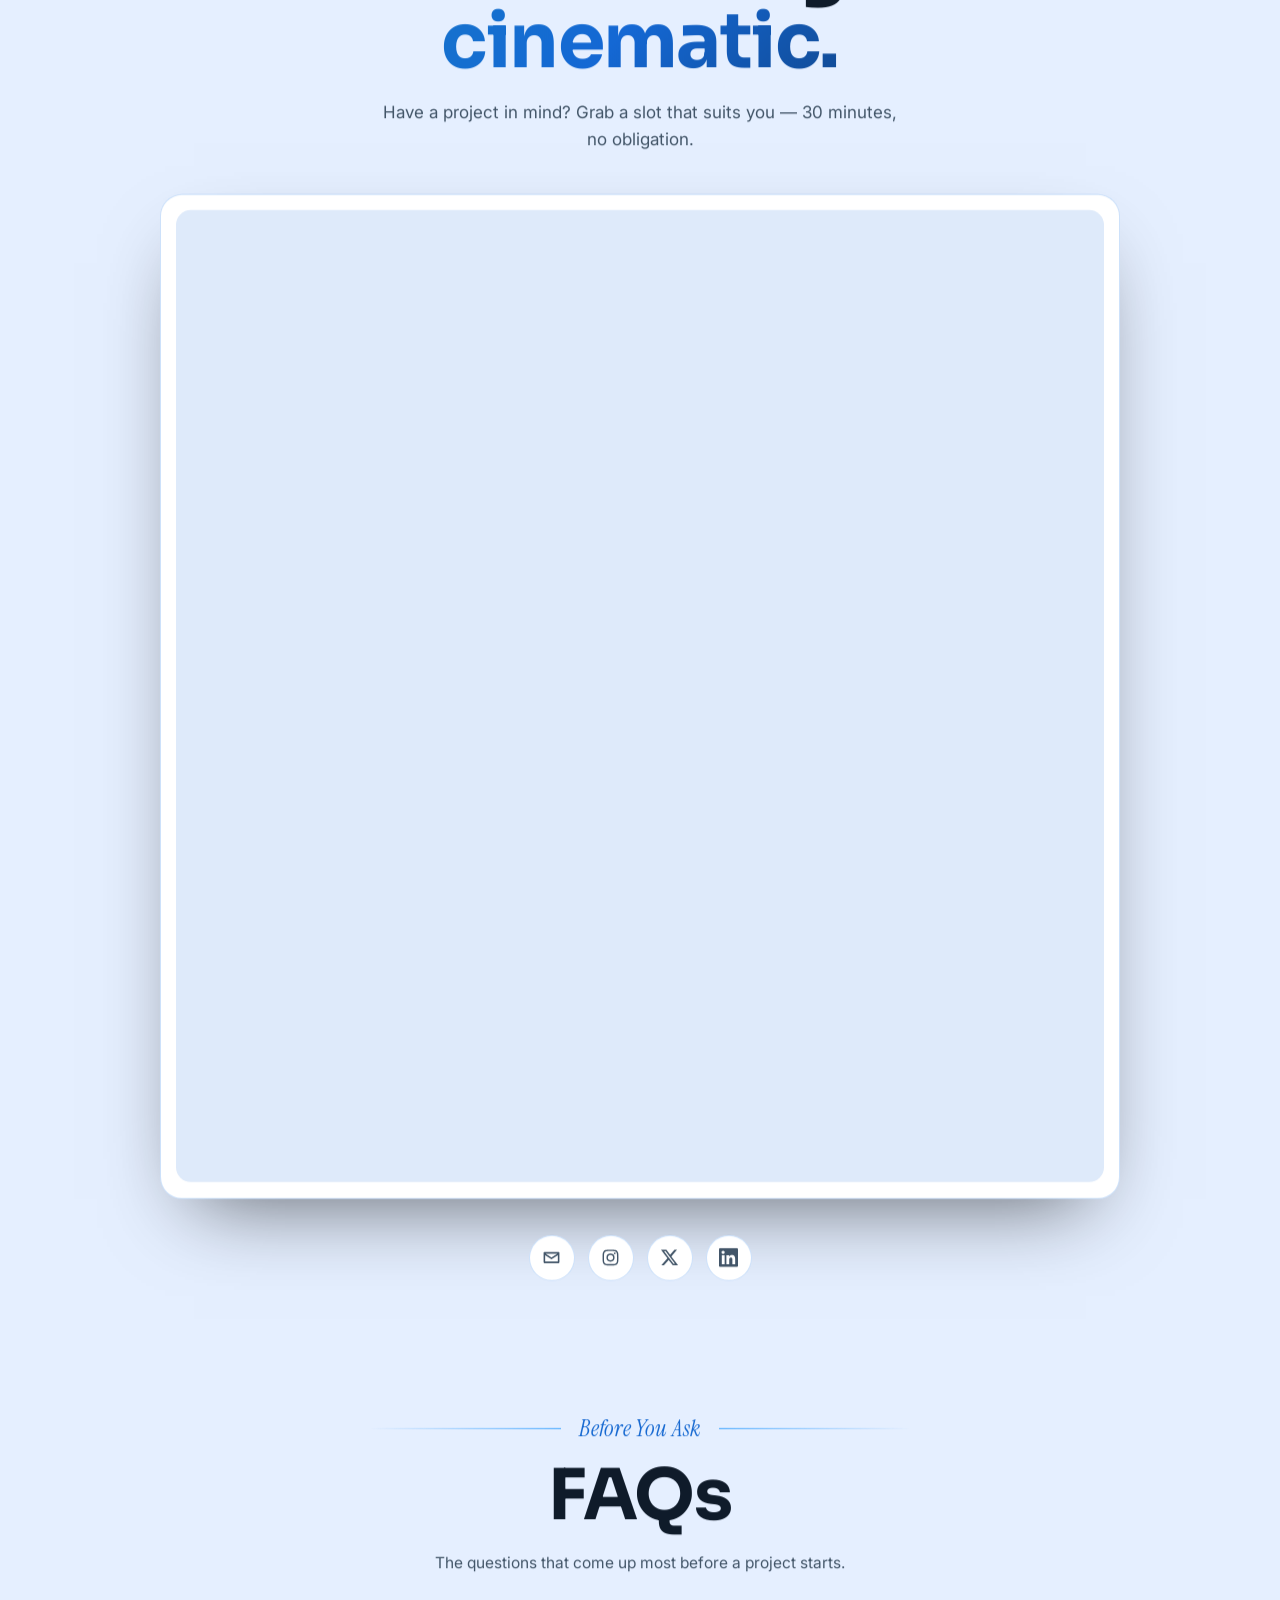
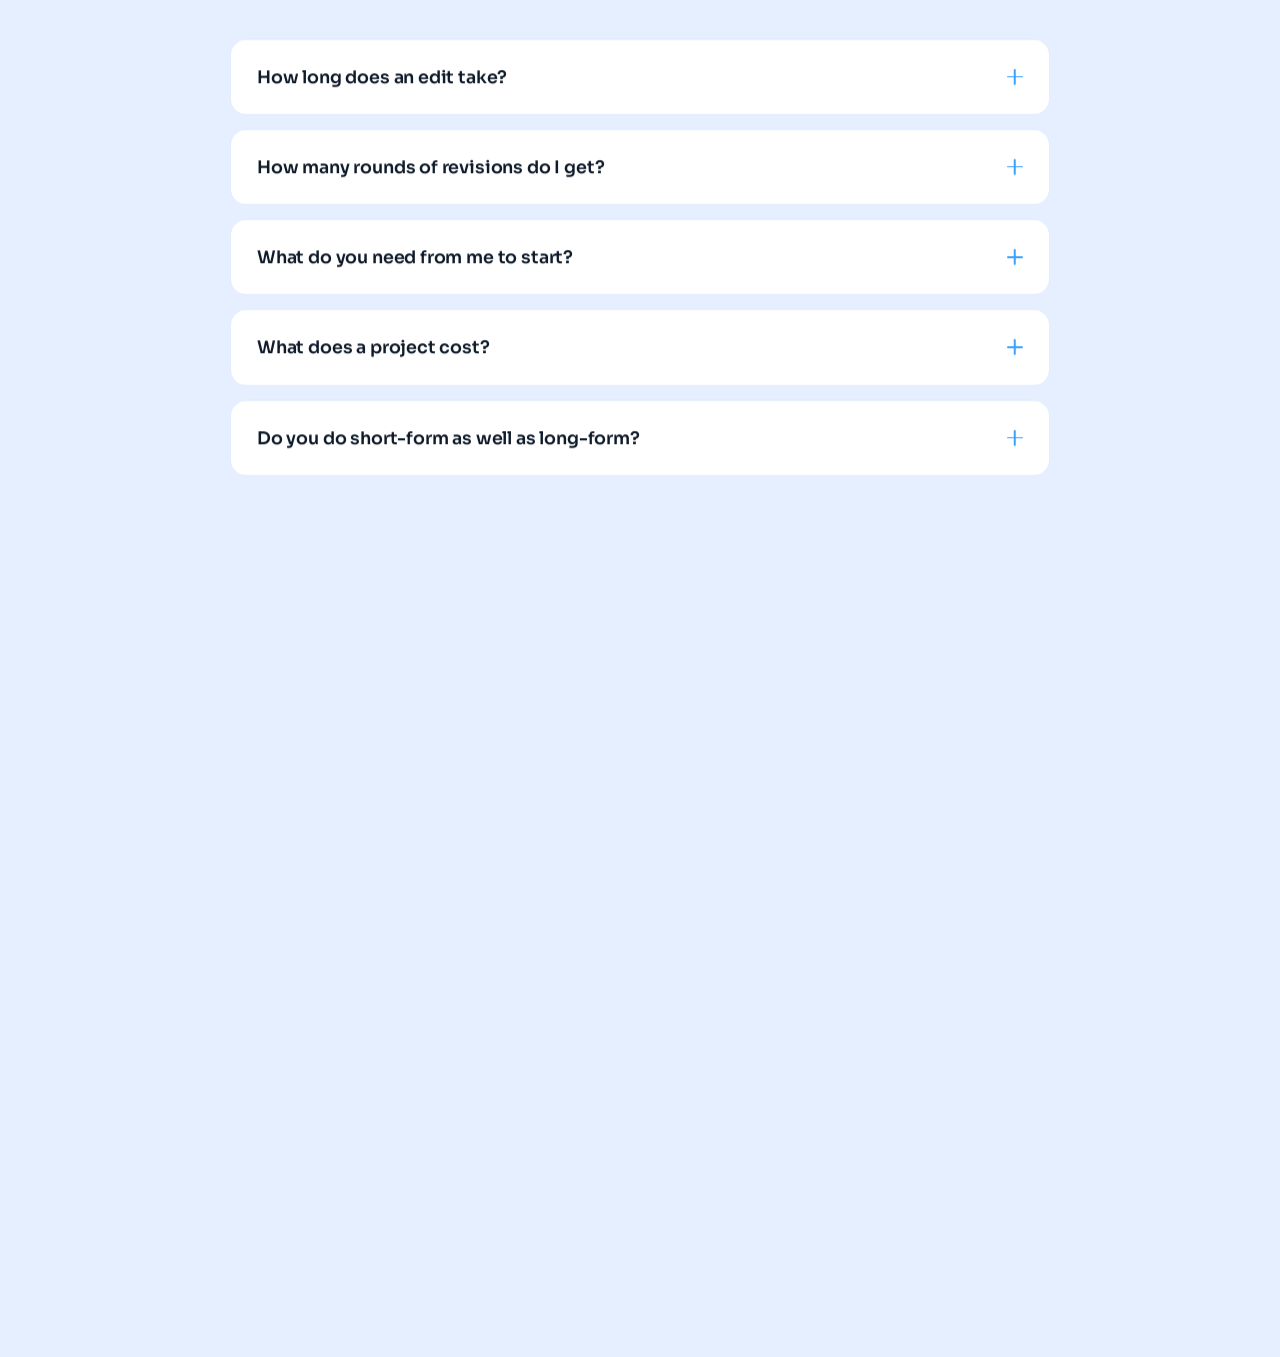
==== commit 9366061a: "Black dark theme, no hero scrim, Calendly recoloured, rounded cursor Dark is black now, not a near-b" ====
--- a/TESTCOPY.html
+++ b/TESTCOPY.html
@@ -24,12 +24,12 @@
        revalidated but these are not, and an old script against new markup
        silently broke the whole video viewer once already. Bump it whenever
        anything in css/ or js/ changes. -->
-  <link rel="stylesheet" href="css/testcopy.css?v=2026-10-20h">
+  <link rel="stylesheet" href="css/testcopy.css?v=2026-10-20l">
   <!-- defer: both run after the document is parsed, in this order. The
        shader self-gates on readyState and main.js needs the DOM, so neither
        needs to block parsing. The theme script above stays inline on
        purpose — it has to set the class before the first paint. -->
-  <script src="js/testcopy-main.js?v=2026-10-20h" defer></script>
+  <script src="js/testcopy-main.js?v=2026-10-20l" defer></script>
 
 </head>
 <body>
--- a/css/testcopy.css
+++ b/css/testcopy.css
@@ -6,8 +6,10 @@
 :root{
   /* The purple the whole theme is built on, dark end. Light is the same hue
      lifted; the two are one palette, not two. */
-  --bg:#001b2c;
-  --bg-2:#02273c;
+  /* Black, not a near-black navy. The bars supply the colour; the page
+     behind them is the absence of it. */
+  --bg:#000000;
+  --bg-2:#050a0f;
   --surface:#053852;
   --surface-2:#094666;
   --line:rgba(125, 193, 255, .14);
@@ -45,7 +47,7 @@
   --grain-opacity:.085;
   /* marker highlight: a light violet block with dark ink on it */
   --mk-bg:#cddeff; --mk-ink:#053852; --mk-edge:#6797ff;
-  --aura-scrim:rgba(0, 27, 44, .14);
+  --aura-scrim:rgba(0, 0, 0, .14);
   --selection-bg:var(--violet-bright);
   --selection-color:#fff;
   --lb-veil:rgba(0, 7, 12, .9);
@@ -68,7 +70,7 @@
   --glow:#1769d1;
   --deep:#114587;
   --text:#0f1b2a;
-  --muted:#4c6176;
+  --muted:#425568;
   --muted-2:#7c94a9;
   /* First stop darkened from #86ccff. With the shader behind it the headline
      sat on near-black; on the light hero that stop measured 2.15:1, under the
@@ -77,7 +79,7 @@
   /* First stop darkened from #39a2ff, which measured 2.33:1 on this page —
      under the 3:1 floor for large text. #1f84e8 is 3.28:1 and still reads
      as the light end of the sweep. */
-  --grad:linear-gradient(135deg,#1f84e8 0%,#147ffa 45%,#1356aa 100%);
+  --grad:linear-gradient(135deg,#1673cd 0%,#1468d4 45%,#114a94 100%);
   /* First stop darkened from #147ffa, which put the white button label at
      3.86:1 — under 4.5, and 15px bold does not qualify as large text.
      #1570dd is 4.78:1 and still the bright end of the sweep. */
@@ -139,7 +141,7 @@
    canvas fading in from opacity 0 lets the .aura orbs show through — and those
    are 80vw circles, so their edges read as big soft rings during the entrance. */
 .hero-fx{position:absolute;inset:0;z-index:0;overflow:hidden;pointer-events:none;
-  background:#000e19;
+  background:#000000;
   /* Smootherstep ramp, not a flat-then-drop. The old mask held #000 to 52%
      then fell away linearly; that corner is a slope discontinuity, and on a
      field this dark and smooth the eye reads it as a horizontal line (a Mach
@@ -177,41 +179,22 @@
 /* Light core only. A heavy core was flattening the whole shader — text is
    protected locally with text-shadow instead, which darkens only behind the
    glyphs rather than dimming the entire background. */
-.hero-core{position:absolute;inset:0;pointer-events:none;
-  background:
-    /* ONE ellipse, not two. The old core stacked a 46%x42% pool on a 72%x58%
-       one; each had its own falloff edge, and against this shader — far darker
-       and far smoother than the silk it replaced — those edges read as dark
-       ovals instead of vanishing into the texture.
-       Stops follow a smootherstep falloff, so alpha AND its slope both reach
-       zero at the rim: there is no boundary left to perceive. Peak is .70 not
-       .92 — white copy measures 5.99:1 on the brightest pixel of the new field
-       with no core at all, so this only has to take the odd highlight off. */
-    radial-gradient(92% 80% at 50% 46%,
-      rgba(1,14,24,.7) 0%, rgba(1,14,24,.694) 10%, rgba(1,14,24,.6595) 20%,
-      rgba(1,14,24,.5858) 30%, rgba(1,14,24,.4778) 40%, rgba(1,14,24,.35) 50%,
-      rgba(1,14,24,.2222) 60%, rgba(1,14,24,.1142) 70%, rgba(1,14,24,.0405) 80%,
-      rgba(1,14,24,.006) 90%, rgba(1,14,24,0) 100%),
-    linear-gradient(180deg, rgba(0,27,44,.40), transparent 22%, transparent 86%, rgba(0,27,44,.34))}
-@media(max-width:900px){
-  .hero-core{background:
-    radial-gradient(118% 76% at 50% 46%,
-      rgba(1,14,24,.72) 0%, rgba(1,14,24,.7138) 10%, rgba(1,14,24,.6783) 20%,
-      rgba(1,14,24,.6026) 30%, rgba(1,14,24,.4914) 40%, rgba(1,14,24,.36) 50%,
-      rgba(1,14,24,.2286) 60%, rgba(1,14,24,.1174) 70%, rgba(1,14,24,.0417) 80%,
-      rgba(1,14,24,.0062) 90%, rgba(1,14,24,0) 100%),
-    linear-gradient(180deg, rgba(0,27,44,.40), transparent 24%, transparent 84%, rgba(0,27,44,.36))}
-}
+/* No core in dark. It existed to knock back a WebGL field that filled the
+   whole hero and was brightest behind the words. The bars are brightest at the
+   FLOOR and fade as they rise, so the band the type sits in is nearly black
+   without help. Light still has one: its bars darken the page rather than
+   lighting it, so the problem there is the opposite way round. */
+.hero-core{display:none}
 /* Tight shadows only. Wide halos (30–60px) read as soft dark ovals against the
    silk — that was the ring artifact, not a rendering bug. */
-.hero-inner h1 b:not(.grad){text-shadow:0 2px 8px rgba(1,14,24,.75)}
+.hero-inner h1 b:not(.grad){text-shadow:0 2px 8px rgba(0,0,0,.75)}
 /* NOTE: no filter on .grad. It's the same <b> that carries the heroIn entrance
    animation, which animates `filter` — one property, so a drop-shadow here
    fights the blur and leaves a halo ring during the entrance. The dark core
    behind the copy covers this line instead. */
 /* local protection for the smaller copy */
 .hero-inner .eyebrow,.hero-inner .hero-sub{
-  text-shadow:0 1px 2px rgba(1,14,24,.95), 0 2px 7px rgba(1,14,24,.8)}
+  text-shadow:0 1px 2px rgba(0,0,0,.95), 0 2px 7px rgba(0,0,0,.8)}
 
 /* the calm drifting-orb background: everything below the hero, and the fallback
    if WebGL is unavailable */
@@ -494,7 +477,7 @@
 .lb-cap{position:absolute;left:0;right:0;bottom:0;padding:26px 28px;
   font-family:'Sora',system-ui,sans-serif;font-weight:700;
   font-size:clamp(17px,2vw,24px);color:var(--text);
-  background:linear-gradient(to top,rgba(0,27,44,.92),rgba(0,27,44,.5) 55%,transparent)}
+  background:linear-gradient(to top,rgba(0,0,0,.92),rgba(0,0,0,.5) 55%,transparent)}
 html.viewing #header{opacity:.25;transition:opacity .35s}
 
 /* `right` / `left` are set from the player's real scaled width, so both track
@@ -716,20 +699,10 @@
    dirty haze instead, so they are off here. The hero bars are not a wash —
    they are a drawn graphic, and they stay, just quieter. */
 html.light .hero-fx{background:transparent}
-/* Light needs its core back. Once the bars became visible they were sitting
-   under the headline at 2.56:1 — the dark theme has always used this scrim for
-   exactly that, and light has the same problem now that it has the same bars.
-   Radial only, no vertical wash: a wash would dim the bars at the floor, which
-   is the part worth seeing. Peak .78 was solved for, not picked — it is the
-   lowest value that lifts the headline's lightest stop back over 3:1.
-   Smootherstep stops, so alpha and its slope both reach zero at the rim and
-   there is no edge to read as an oval. */
-html.light .hero-core{display:block;background:
-  radial-gradient(92% 80% at 50% 46%,
-    rgba(229,239,255,.78) 0%, rgba(229,239,255,.7733) 10%, rgba(229,239,255,.7348) 20%,
-    rgba(229,239,255,.6528) 30%, rgba(229,239,255,.5324) 40%, rgba(229,239,255,.39) 50%,
-    rgba(229,239,255,.2476) 60%, rgba(229,239,255,.1272) 70%, rgba(229,239,255,.0452) 80%,
-    rgba(229,239,255,.0067) 90%, rgba(229,239,255,0) 100%)}
+/* No core in either theme. It is a wash over the bars, and the bars are
+   the point. Legibility is handled in the type instead — see the light
+   --grad note. */
+html.light .hero-core{display:none}
 html.light .hero-inner h1 b:not(.grad){text-shadow:0 2px 8px rgba(239,245,254,.75)}
 html.light .hero-inner .eyebrow,html.light .hero-inner .hero-sub{
   text-shadow:0 1px 2px rgba(239,245,254,.95), 0 2px 7px rgba(239,245,254,.8)}
@@ -834,7 +807,7 @@
    The white outline is what lets one cursor serve both themes: the blue fill
    carries it on the light page, the outline separates it from the dark one.
    Hotspot 9 4 is the arrow's own tip, in the 32px space the browser draws. */
-:root{--cur:url("data:image/svg+xml,%3Csvg xmlns='http://www.w3.org/2000/svg' width='32' height='32' viewBox='0 0 512 512'%3E%3Cpath d='M140 70 L445 295 L325 295 Q288 295 266 325 L188 432 Z' fill='%233b9dff' stroke='%23ffffff' stroke-width='34' stroke-linejoin='round' stroke-linecap='round'/%3E%3C/svg%3E") 9 4, auto}
+:root{--cur:url("data:image/svg+xml,%3Csvg xmlns='http://www.w3.org/2000/svg' width='32' height='32' viewBox='0 0 512 512'%3E%3Cpath d='M160 104 L418 292 L330 292 Q298 292 278 318 L202 406 Z' fill='none' stroke='%23ffffff' stroke-width='104' stroke-linejoin='round' stroke-linecap='round'/%3E%3Cpath d='M160 104 L418 292 L330 292 Q298 292 278 318 L202 406 Z' fill='%233b9dff' stroke='%233b9dff' stroke-width='72' stroke-linejoin='round' stroke-linecap='round'/%3E%3C/svg%3E") 10 6, auto}
 /* listed explicitly because several of these already declare cursor:pointer,
    and a bare html rule would lose to them */
 html,body,a,button,summary,[data-cursor],
